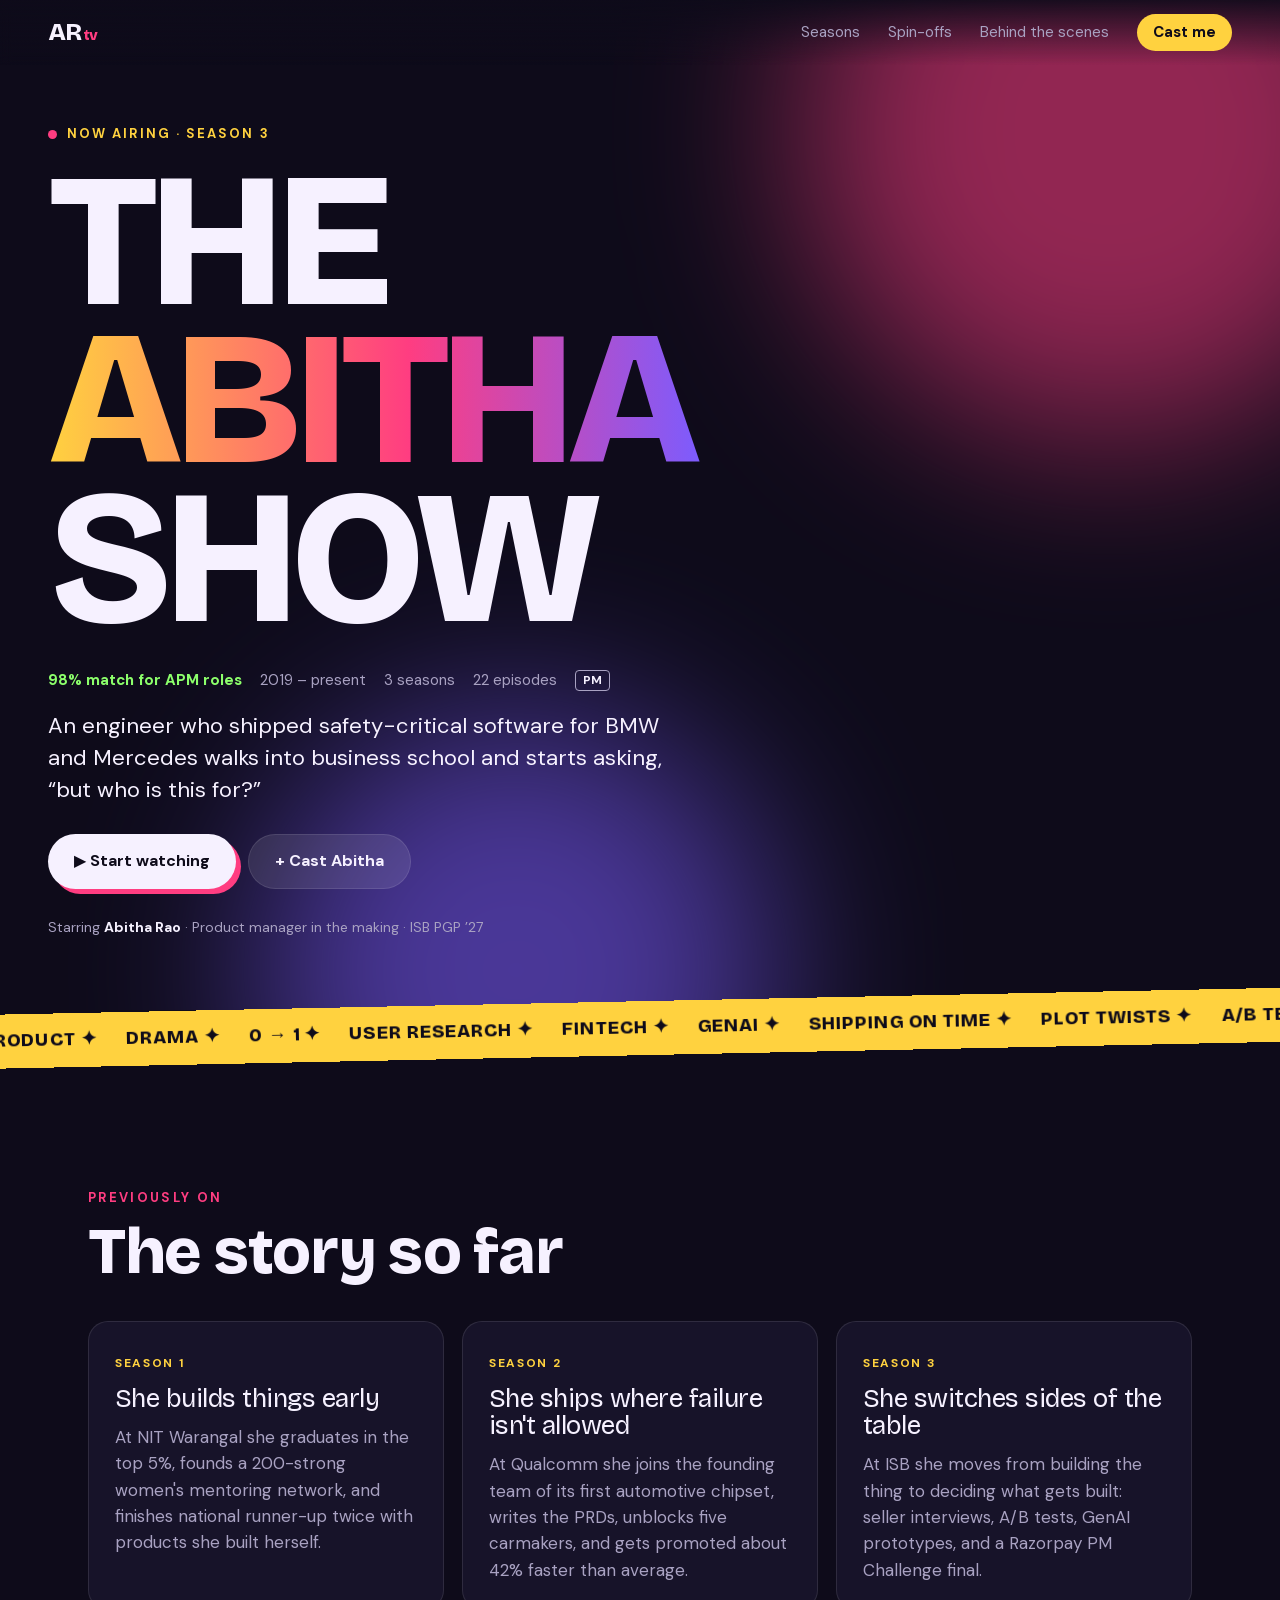
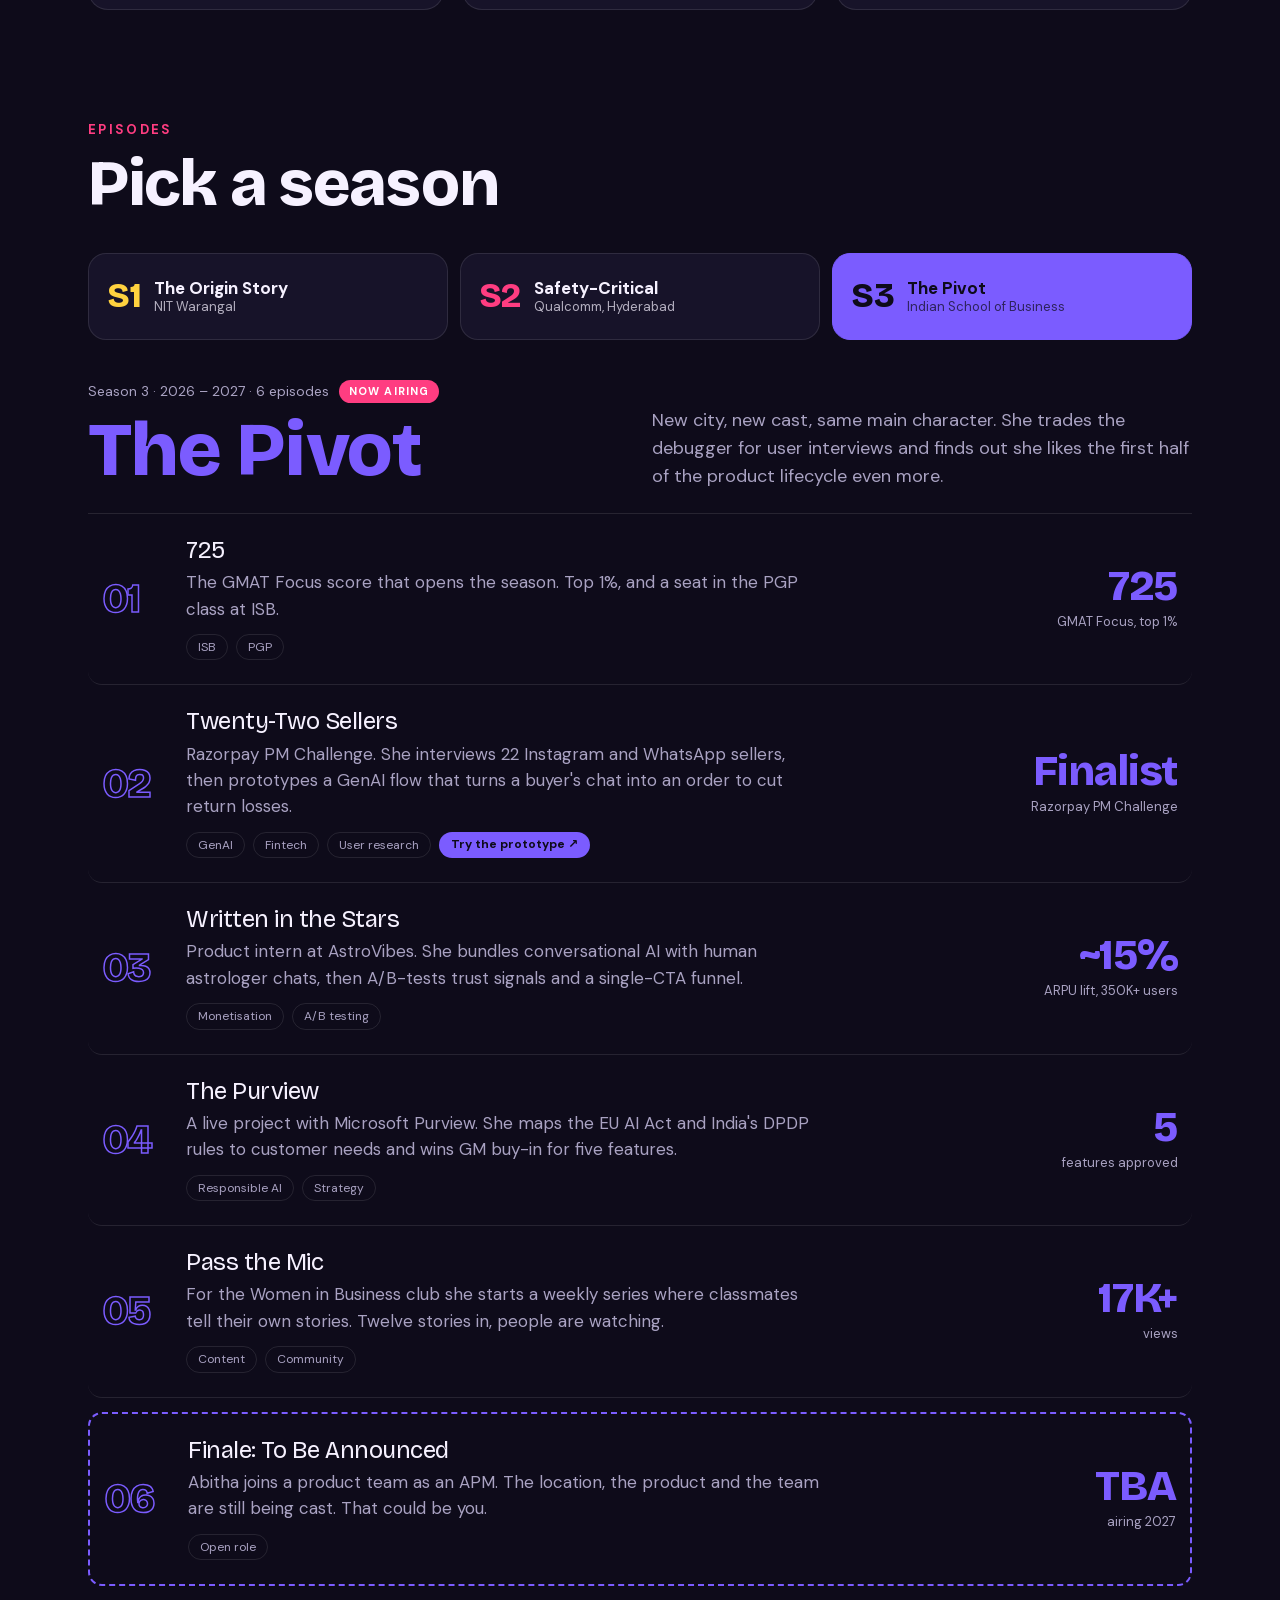
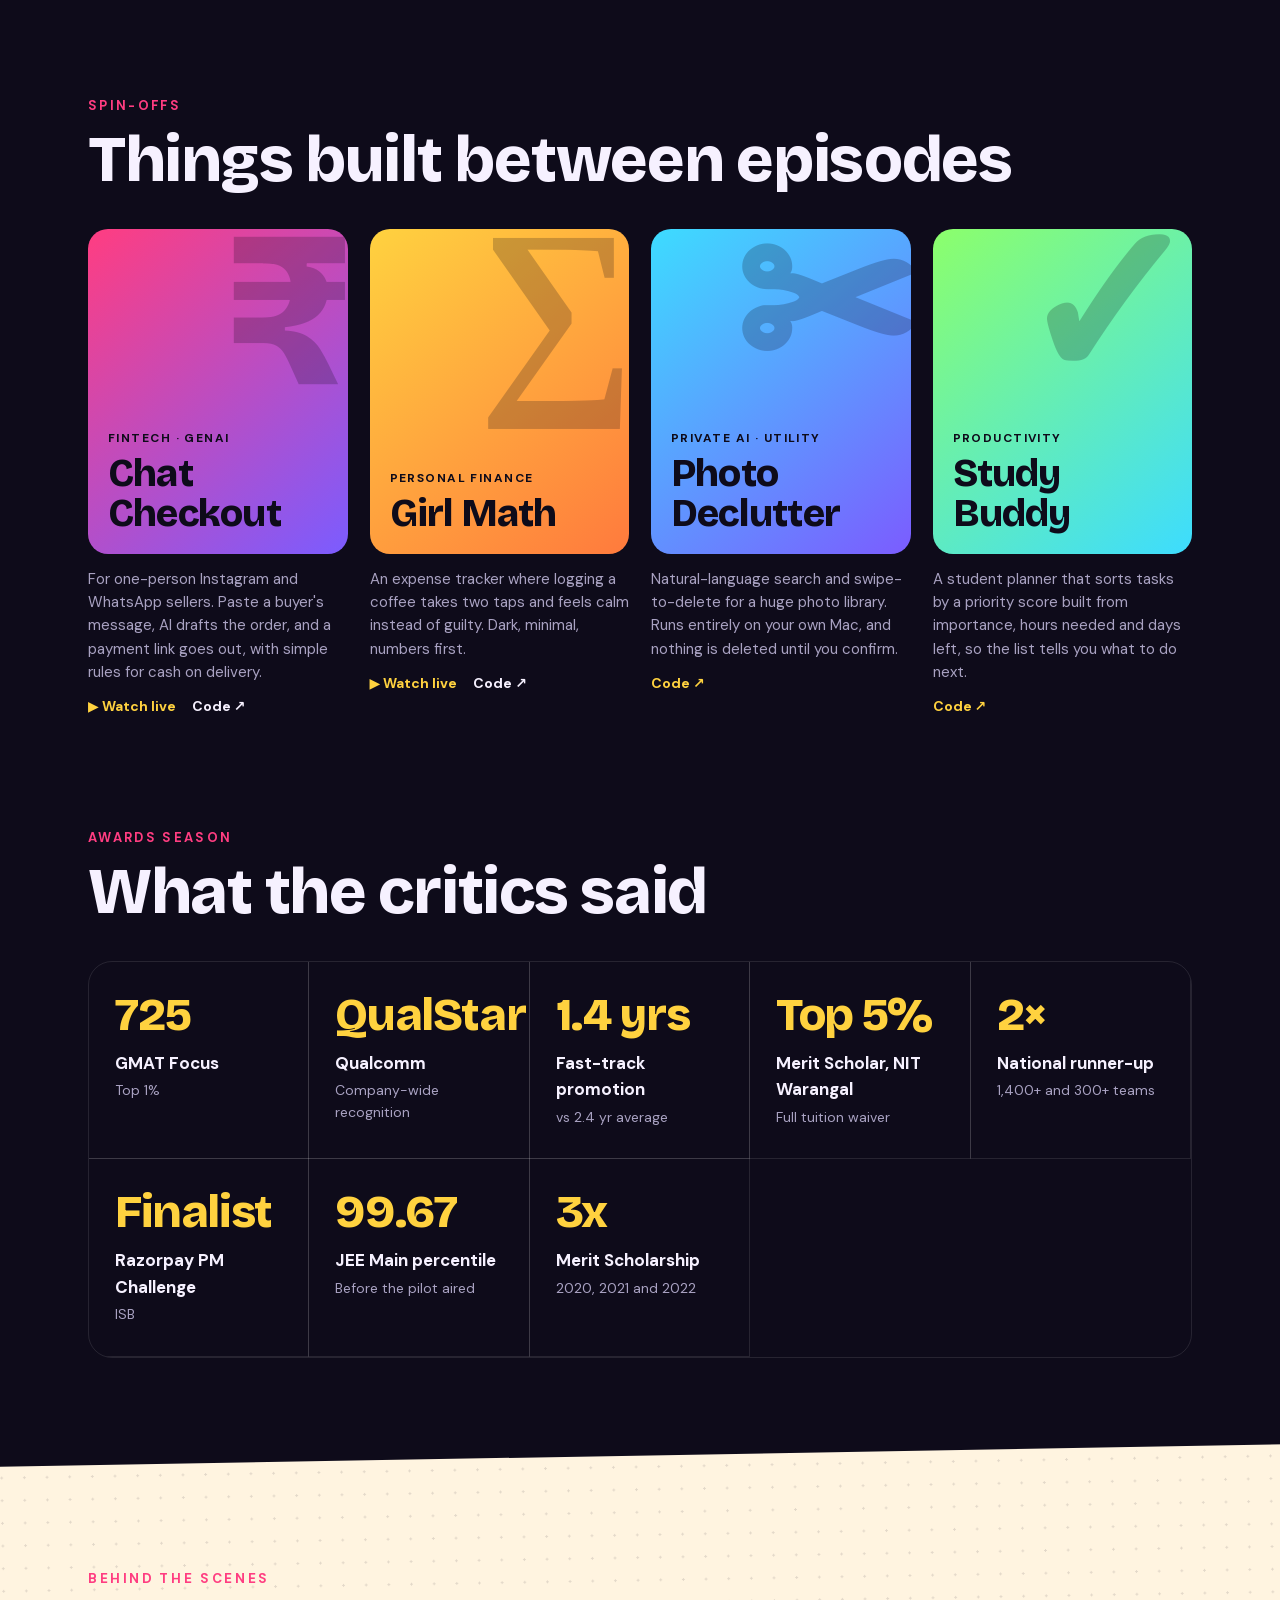
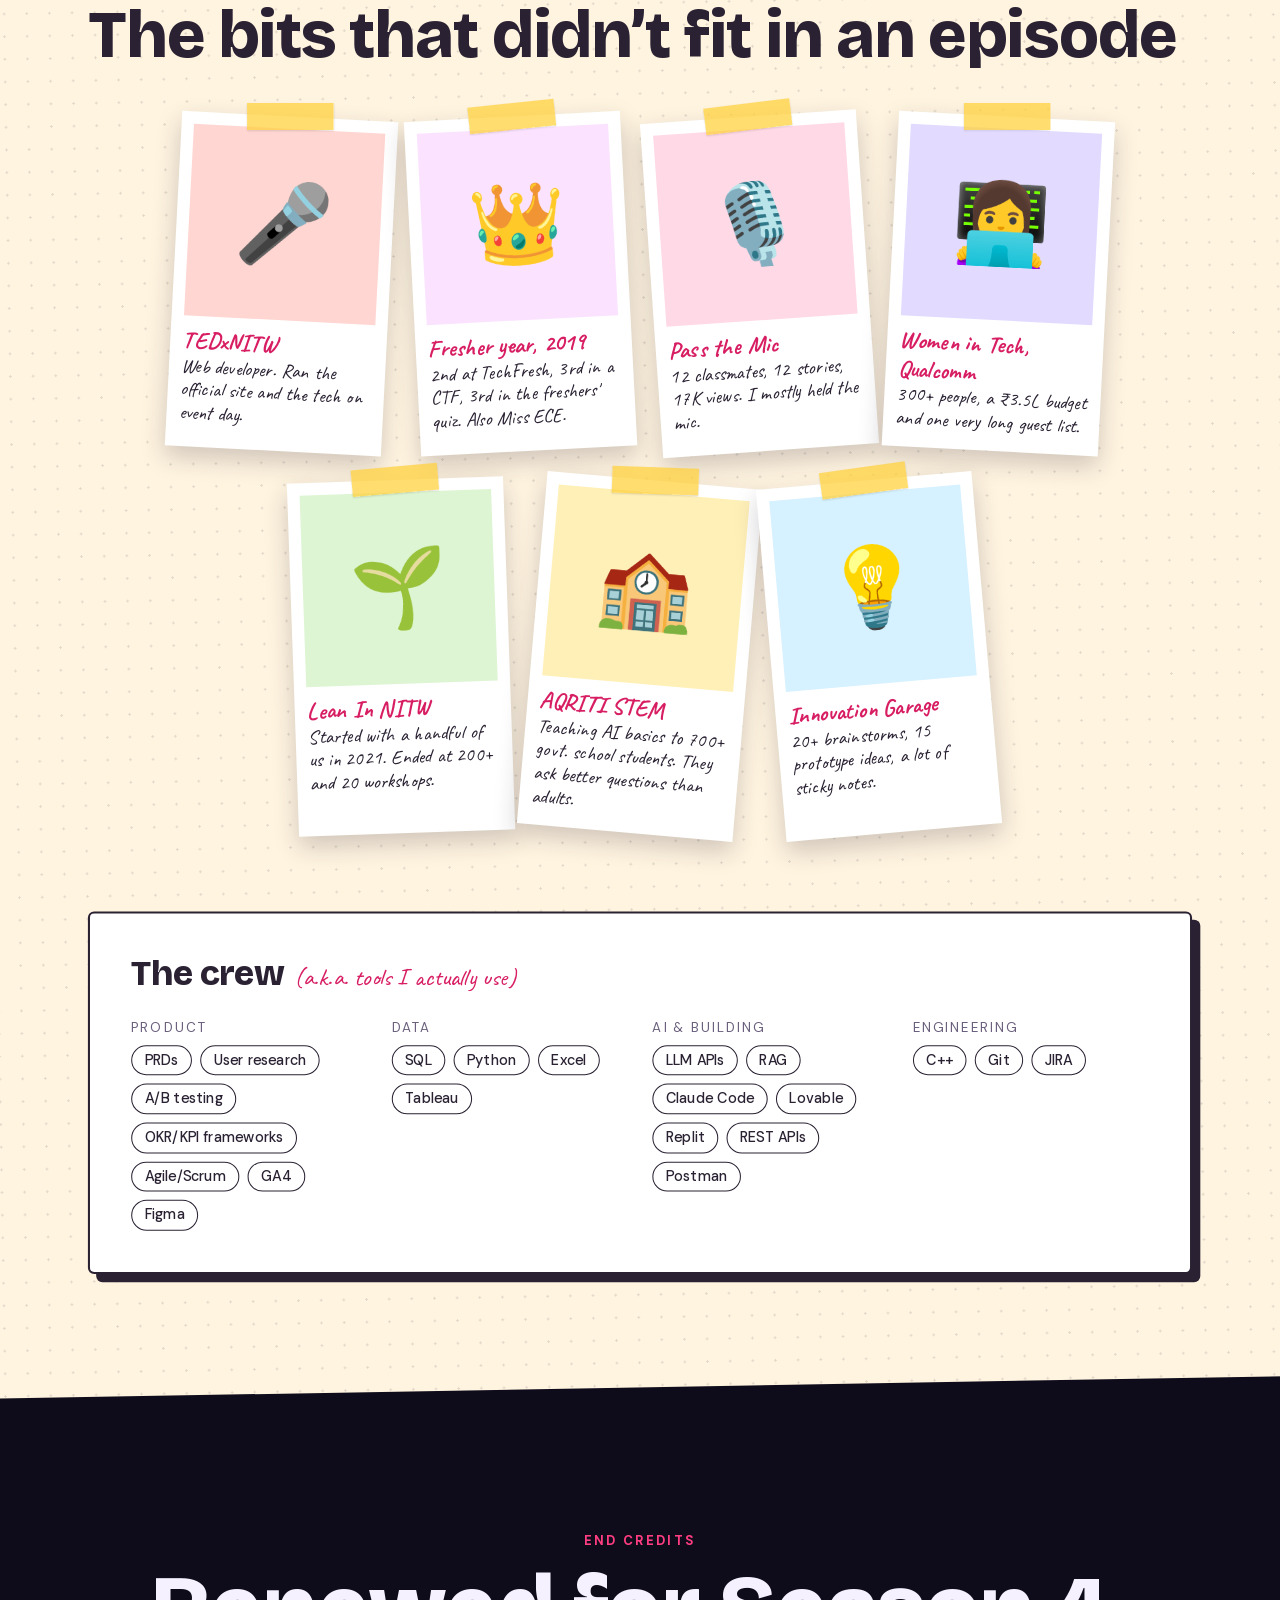
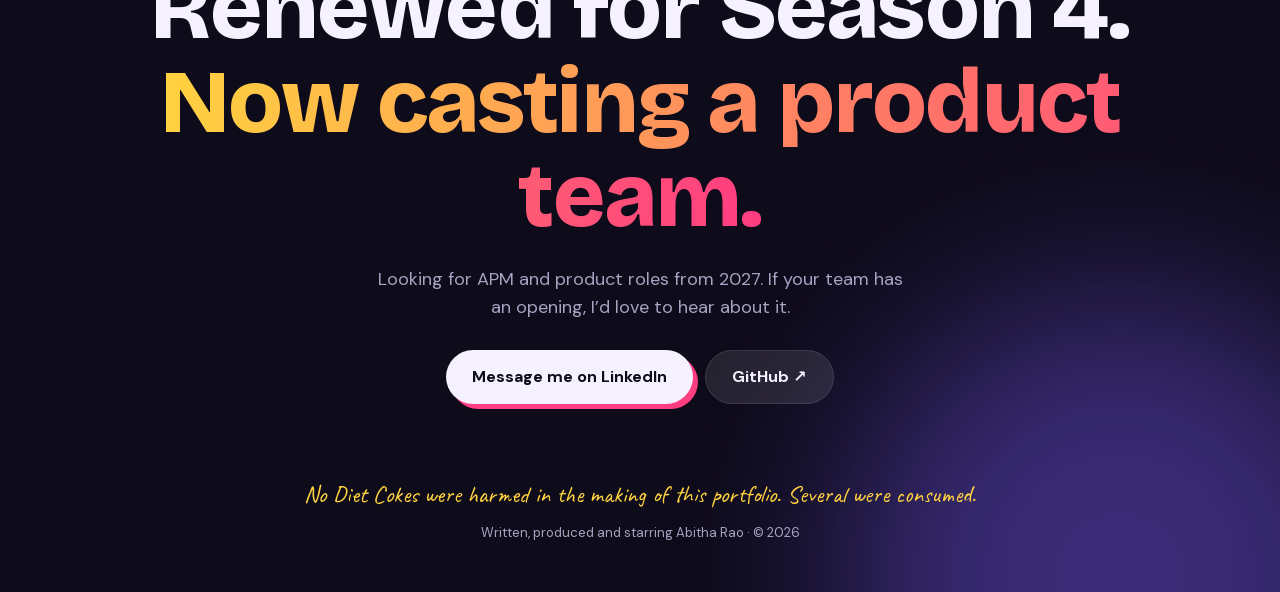
==== index.html @ ab135b36 "Deploy site Co-Authored-By: Claude Fable 5.2 <noreply@anthropic.com>" ====
<!DOCTYPE html><html lang="en" class="_0pVUyW_variable VEr6JG_variable qhs43G_variable"><head><meta charSet="utf-8"/><meta name="viewport" content="width=device-width, initial-scale=1"/><link rel="preload" href="/_next/static/media/3679aa72a9b9035f-s.p.0h6ig86gwutp4.woff2" as="font" crossorigin="" type="font/woff2"/><link rel="preload" href="/_next/static/media/660acf689794c992-s.p.2_mbdogr7ni8i.woff2" as="font" crossorigin="" type="font/woff2"/><link rel="preload" href="/_next/static/media/8056169c9d560660-s.p.41rroleoq1br7.woff2" as="font" crossorigin="" type="font/woff2"/><link rel="stylesheet" href="/_next/static/chunks/0e1y-djmautcs.css" data-precedence="next"/><link rel="preload" as="script" fetchPriority="low" href="/_next/static/chunks/0j1we3cwg31qe.js"/><script src="/_next/static/chunks/1cuyxw6v18rxx.js" async=""></script><script src="/_next/static/chunks/39_j1bdzreq0m.js" async=""></script><script src="/_next/static/chunks/turbopack-2u1d16houkiyo.js" async=""></script><script src="/_next/static/chunks/3qfy96eoyh-ek.js" async=""></script><script src="/_next/static/chunks/35r_bditzy97j.js" async=""></script><meta name="next-size-adjust" content=""/><title>The Abitha Show</title><meta name="description" content="Abitha Rao&#x27;s product management portfolio, told as three seasons: NIT Warangal, Qualcomm and ISB."/><link rel="icon" href="/favicon.ico?favicon.117ezoe8m31dk.ico" sizes="48x48" type="image/x-icon"/><script src="/_next/static/chunks/0cz1d0mv5g_q7.js" noModule=""></script></head><body><div hidden=""><!--$--><!--/$--></div><main><header class="nav"><a href="#top" class="nav-logo">AR<span>tv</span></a><nav><a href="#seasons">Seasons</a><a href="#spinoffs">Spin-offs</a><a href="#bts">Behind the scenes</a><a href="#credits" class="nav-cta">Cast me</a></nav></header><section class="hero" id="top"><div class="blob blob-a"></div><div class="blob blob-b"></div><div class="hero-inner"><p class="eyebrow"><span class="dot"></span> Now airing · Season 3</p><h1 class="title"><span>The</span><span class="title-name">Abitha</span><span>Show</span></h1><p class="hero-meta"><b>98% match for APM roles</b><span>2019 – present</span><span>3<!-- --> seasons</span><span>22<!-- --> episodes</span><span class="rating">PM</span></p><p class="hero-tagline">An engineer who shipped safety-critical software for BMW and Mercedes walks into business school and starts asking, “but who is this for?”</p><div class="hero-actions"><a href="#seasons" class="btn btn-primary">▶ Start watching</a><a href="#credits" class="btn btn-ghost">+ Cast Abitha</a></div><p class="starring">Starring <strong>Abitha Rao</strong> · Product manager in the making · ISB PGP ’27</p></div></section><div class="ticker" aria-hidden="true"><div class="ticker-track"><span>Product<!-- --> ✦</span><span>Drama<!-- --> ✦</span><span>0 → 1<!-- --> ✦</span><span>User research<!-- --> ✦</span><span>Fintech<!-- --> ✦</span><span>GenAI<!-- --> ✦</span><span>Shipping on time<!-- --> ✦</span><span>Plot twists<!-- --> ✦</span><span>A/B tests<!-- --> ✦</span><span>Diet Coke<!-- --> ✦</span><span>Product<!-- --> ✦</span><span>Drama<!-- --> ✦</span><span>0 → 1<!-- --> ✦</span><span>User research<!-- --> ✦</span><span>Fintech<!-- --> ✦</span><span>GenAI<!-- --> ✦</span><span>Shipping on time<!-- --> ✦</span><span>Plot twists<!-- --> ✦</span><span>A/B tests<!-- --> ✦</span><span>Diet Coke<!-- --> ✦</span><span>Product<!-- --> ✦</span><span>Drama<!-- --> ✦</span><span>0 → 1<!-- --> ✦</span><span>User research<!-- --> ✦</span><span>Fintech<!-- --> ✦</span><span>GenAI<!-- --> ✦</span><span>Shipping on time<!-- --> ✦</span><span>Plot twists<!-- --> ✦</span><span>A/B tests<!-- --> ✦</span><span>Diet Coke<!-- --> ✦</span></div></div><section class="section" id="recap"><p class="section-kicker">Previously on</p><h2 class="section-title">The story so far</h2><div class="recap-grid"><article class="recap-card"><span>Season 1</span><h3>She builds things early</h3><p>At NIT Warangal she graduates in the top 5%, founds a 200-strong women&#x27;s mentoring network, and finishes national runner-up twice with products she built herself.</p></article><article class="recap-card"><span>Season 2</span><h3>She ships where failure isn&#x27;t allowed</h3><p>At Qualcomm she joins the founding team of its first automotive chipset, writes the PRDs, unblocks five carmakers, and gets promoted about 42% faster than average.</p></article><article class="recap-card"><span>Season 3</span><h3>She switches sides of the table</h3><p>At ISB she moves from building the thing to deciding what gets built: seller interviews, A/B tests, GenAI prototypes, and a Razorpay PM Challenge final.</p></article></div></section><section class="section" id="seasons"><p class="section-kicker">Episodes</p><h2 class="section-title">Pick a season</h2><div style="--season:#7B5CFF"><div class="season-tabs" role="tablist" aria-label="Seasons"><button role="tab" aria-selected="false" class="season-tab " style="--season:#FFD23F"><span class="season-tab-num">S<!-- -->1</span><span class="season-tab-text"><strong>The Origin Story</strong><small>NIT Warangal</small></span></button><button role="tab" aria-selected="false" class="season-tab " style="--season:#FF3D81"><span class="season-tab-num">S<!-- -->2</span><span class="season-tab-text"><strong>Safety-Critical</strong><small>Qualcomm, Hyderabad</small></span></button><button role="tab" aria-selected="true" class="season-tab is-active" style="--season:#7B5CFF"><span class="season-tab-num">S<!-- -->3</span><span class="season-tab-text"><strong>The Pivot</strong><small>Indian School of Business</small></span></button></div><div class="season-head"><div><p class="season-meta">Season <!-- -->3<!-- --> · <!-- -->2026 – 2027<!-- --> · <!-- -->6<!-- --> episodes<span class="live-pill">Now airing</span></p><h3 class="season-title">The Pivot</h3></div><p class="season-synopsis">New city, new cast, same main character. She trades the debugger for user interviews and finds out she likes the first half of the product lifecycle even more.</p></div><ol class="episodes"><li class="episode " style="animation-delay:0ms"><span class="ep-num">01</span><div class="ep-body"><h4>725</h4><p>The GMAT Focus score that opens the season. Top 1%, and a seat in the PGP class at ISB.</p><div class="ep-tags"><span>ISB</span><span>PGP</span></div></div><div class="ep-stat"><strong>725</strong><small>GMAT Focus, top 1%</small></div></li><li class="episode " style="animation-delay:50ms"><span class="ep-num">02</span><div class="ep-body"><h4>Twenty-Two Sellers</h4><p>Razorpay PM Challenge. She interviews 22 Instagram and WhatsApp sellers, then prototypes a GenAI flow that turns a buyer&#x27;s chat into an order to cut return losses.</p><div class="ep-tags"><span>GenAI</span><span>Fintech</span><span>User research</span><a href="https://razorpay-order-link.lovable.app" target="_blank" rel="noreferrer">Try the prototype<!-- --> ↗</a></div></div><div class="ep-stat"><strong>Finalist</strong><small>Razorpay PM Challenge</small></div></li><li class="episode " style="animation-delay:100ms"><span class="ep-num">03</span><div class="ep-body"><h4>Written in the Stars</h4><p>Product intern at AstroVibes. She bundles conversational AI with human astrologer chats, then A/B-tests trust signals and a single-CTA funnel.</p><div class="ep-tags"><span>Monetisation</span><span>A/B testing</span></div></div><div class="ep-stat"><strong>~15%</strong><small>ARPU lift, 350K+ users</small></div></li><li class="episode " style="animation-delay:150ms"><span class="ep-num">04</span><div class="ep-body"><h4>The Purview</h4><p>A live project with Microsoft Purview. She maps the EU AI Act and India&#x27;s DPDP rules to customer needs and wins GM buy-in for five features.</p><div class="ep-tags"><span>Responsible AI</span><span>Strategy</span></div></div><div class="ep-stat"><strong>5</strong><small>features approved</small></div></li><li class="episode " style="animation-delay:200ms"><span class="ep-num">05</span><div class="ep-body"><h4>Pass the Mic</h4><p>For the Women in Business club she starts a weekly series where classmates tell their own stories. Twelve stories in, people are watching.</p><div class="ep-tags"><span>Content</span><span>Community</span></div></div><div class="ep-stat"><strong>17K+</strong><small>views</small></div></li><li class="episode is-upcoming" style="animation-delay:250ms"><span class="ep-num">06</span><div class="ep-body"><h4>Finale: To Be Announced</h4><p>Abitha joins a product team as an APM. The location, the product and the team are still being cast. That could be you.</p><div class="ep-tags"><span>Open role</span></div></div><div class="ep-stat"><strong>TBA</strong><small>airing 2027</small></div></li></ol></div></section><section class="section" id="spinoffs"><p class="section-kicker">Spin-offs</p><h2 class="section-title">Things built between episodes</h2><div class="poster-grid"><article class="poster"><div class="poster-art" style="background:linear-gradient(140deg, #FF3D81, #7B5CFF)"><span class="poster-mark">₹</span><span class="poster-genre">Fintech · GenAI</span><h3>Chat Checkout</h3></div><p>For one-person Instagram and WhatsApp sellers. Paste a buyer&#x27;s message, AI drafts the order, and a payment link goes out, with simple rules for cash on delivery.</p><div class="poster-links"><a href="https://razorpay-order-link.lovable.app" target="_blank" rel="noreferrer">▶ Watch live</a><a href="https://github.com/Abitha-Rao/Razorpay-SMB" target="_blank" rel="noreferrer">Code ↗</a></div></article><article class="poster"><div class="poster-art" style="background:linear-gradient(140deg, #FFD23F, #FF7A3D)"><span class="poster-mark">∑</span><span class="poster-genre">Personal finance</span><h3>Girl Math</h3></div><p>An expense tracker where logging a coffee takes two taps and feels calm instead of guilty. Dark, minimal, numbers first.</p><div class="poster-links"><a href="https://luxe-cents.lovable.app" target="_blank" rel="noreferrer">▶ Watch live</a><a href="https://github.com/Abitha-Rao/GirlMath" target="_blank" rel="noreferrer">Code ↗</a></div></article><article class="poster"><div class="poster-art" style="background:linear-gradient(140deg, #3DDCFF, #7B5CFF)"><span class="poster-mark">✂</span><span class="poster-genre">Private AI · Utility</span><h3>Photo Declutter</h3></div><p>Natural-language search and swipe-to-delete for a huge photo library. Runs entirely on your own Mac, and nothing is deleted until you confirm.</p><div class="poster-links"><a href="https://github.com/Abitha-Rao/gallery-declutter" target="_blank" rel="noreferrer">Code ↗</a></div></article><article class="poster"><div class="poster-art" style="background:linear-gradient(140deg, #8CFF6B, #3DDCFF)"><span class="poster-mark">✓</span><span class="poster-genre">Productivity</span><h3>Study Buddy</h3></div><p>A student planner that sorts tasks by a priority score built from importance, hours needed and days left, so the list tells you what to do next.</p><div class="poster-links"><a href="https://github.com/Abitha-Rao/Satchel-StudyPlanner" target="_blank" rel="noreferrer">Code ↗</a></div></article></div></section><section class="section" id="awards"><p class="section-kicker">Awards season</p><h2 class="section-title">What the critics said</h2><div class="awards-grid"><div class="award"><strong>725</strong><span>GMAT Focus</span><small>Top 1%</small></div><div class="award"><strong>QualStar</strong><span>Qualcomm</span><small>Company-wide recognition</small></div><div class="award"><strong>1.4 yrs</strong><span>Fast-track promotion</span><small>vs 2.4 yr average</small></div><div class="award"><strong>Top 5%</strong><span>Merit Scholar, NIT Warangal</span><small>Full tuition waiver</small></div><div class="award"><strong>2×</strong><span>National runner-up</span><small>1,400+ and 300+ teams</small></div><div class="award"><strong>Finalist</strong><span>Razorpay PM Challenge</span><small>ISB</small></div><div class="award"><strong>99.67</strong><span>JEE Main percentile</span><small>Before the pilot aired</small></div><div class="award"><strong>3x</strong><span>Merit Scholarship</span><small>2020, 2021 and 2022</small></div></div></section><section class="bts" id="bts"><div class="bts-inner"><p class="section-kicker">Behind the scenes</p><h2 class="section-title">The bits that didn’t fit in an episode</h2><div class="polaroids"><figure class="polaroid" style="--tilt:3deg"><span class="tape"></span><div class="polaroid-photo" style="background:#FFD6D1">🎤</div><figcaption><strong>TEDxNITW</strong>Web developer. Ran the official site and the tech on event day.</figcaption></figure><figure class="polaroid" style="--tilt:-3deg"><span class="tape"></span><div class="polaroid-photo" style="background:#FBE3FF">👑</div><figcaption><strong>Fresher year, 2019</strong>2nd at TechFresh, 3rd in a CTF, 3rd in the freshers&#x27; quiz. Also Miss ECE.</figcaption></figure><figure class="polaroid" style="--tilt:-4deg"><span class="tape"></span><div class="polaroid-photo" style="background:#FFD9E6">🎙️</div><figcaption><strong>Pass the Mic</strong>12 classmates, 12 stories, 17K views. I mostly held the mic.</figcaption></figure><figure class="polaroid" style="--tilt:3deg"><span class="tape"></span><div class="polaroid-photo" style="background:#E2DBFF">👩‍💻</div><figcaption><strong>Women in Tech, Qualcomm</strong>300+ people, a ₹3.5L budget and one very long guest list.</figcaption></figure><figure class="polaroid" style="--tilt:-2deg"><span class="tape"></span><div class="polaroid-photo" style="background:#DDF5D3">🌱</div><figcaption><strong>Lean In NITW</strong>Started with a handful of us in 2021. Ended at 200+ and 20 workshops.</figcaption></figure><figure class="polaroid" style="--tilt:5deg"><span class="tape"></span><div class="polaroid-photo" style="background:#FFF0B8">🏫</div><figcaption><strong>AQRITI STEM</strong>Teaching AI basics to 700+ govt. school students. They ask better questions than adults.</figcaption></figure><figure class="polaroid" style="--tilt:-5deg"><span class="tape"></span><div class="polaroid-photo" style="background:#D6F1FF">💡</div><figcaption><strong>Innovation Garage</strong>20+ brainstorms, 15 prototype ideas, a lot of sticky notes.</figcaption></figure></div><div class="crew"><h3>The crew</h3><p class="crew-note">(a.k.a. tools I actually use)</p><div class="crew-grid"><div><h4>Product</h4><ul><li>PRDs</li><li>User research</li><li>A/B testing</li><li>OKR/KPI frameworks</li><li>Agile/Scrum</li><li>GA4</li><li>Figma</li></ul></div><div><h4>Data</h4><ul><li>SQL</li><li>Python</li><li>Excel</li><li>Tableau</li></ul></div><div><h4>AI &amp; building</h4><ul><li>LLM APIs</li><li>RAG</li><li>Claude Code</li><li>Lovable</li><li>Replit</li><li>REST APIs</li><li>Postman</li></ul></div><div><h4>Engineering</h4><ul><li>C++</li><li>Git</li><li>JIRA</li></ul></div></div></div></div></section><footer class="credits" id="credits"><div class="blob blob-c"></div><p class="section-kicker">End credits</p><h2>Renewed for Season 4.<br/><em>Now casting a product team.</em></h2><p class="credits-sub">Looking for APM and product roles from 2027. If your team has an opening, I’d love to hear about it.</p><div class="hero-actions"><a href="https://www.linkedin.com/in/abitha-rao-5293401a7/" target="_blank" rel="noreferrer" class="btn btn-primary">Message me on LinkedIn</a><a href="https://github.com/Abitha-Rao" target="_blank" rel="noreferrer" class="btn btn-ghost">GitHub ↗</a></div><p class="disclaimer">No Diet Cokes were harmed in the making of this portfolio. Several were consumed.</p><p class="copyright">Written, produced and starring <!-- -->Abitha Rao<!-- --> · © 2026</p></footer></main><!--$--><!--/$--><script id="_R_">(globalThis["TURBOPACK"] || (globalThis["TURBOPACK"] = [])).push({"otherChunks":["static/chunks/0j1we3cwg31qe.js","static/chunks/1cuyxw6v18rxx.js","static/chunks/39_j1bdzreq0m.js"],"runtimeModuleIds":[94553]});</script><script src="/_next/static/chunks/0j1we3cwg31qe.js" async=""></script><script>(self.__next_f=self.__next_f||[]).push([0])</script><script>self.__next_f.push([1,"1:\"$Sreact.fragment\"\n2:\"/_next/static/chunks/3qfy96eoyh-ek.js\"\n3:I[39756,[\"$2\"],\"default\"]\n4:I[37457,[\"$2\"],\"default\"]\n18:\"ViewportBoundary\"\n19:I[97367,[\"$2\"],\"$18\"]\n1b:\"MetadataBoundary\"\n1c:I[97367,[\"$2\"],\"$1b\"]\n1d:\"$Sreact.suspense\"\n1f:I[68027,[\"$2\"],\"default\",1]\n:HL[\"/_next/static/chunks/0e1y-djmautcs.css\",\"style\"]\n:HL[\"/_next/static/media/3679aa72a9b9035f-s.p.0h6ig86gwutp4.woff2\",\"font\",{\"crossOrigin\":\"\",\"type\":\"font/woff2\"}]\n:HL[\"/_next/static/media/660acf689794c992-s.p.2_mbdogr7ni8i.woff2\",\"font\",{\"crossOrigin\":\"\",\"type\":\"font/woff2\"}]\n:HL[\"/_next/static/media/8056169c9d560660-s.p.41rroleoq1br7.woff2\",\"font\",{\"crossOrigin\":\"\",\"type\":\"font/woff2\"}]\n"])</script><script>self.__next_f.push([1,"5:[[\"children\",{\"s\":\"__PAGE__\",\"h\":512,\"d\":{\"r\":[\"$\",\"$1\",\"c\",{\"children\":[[\"$\",\"main\",null,{\"children\":[[\"$\",\"header\",null,{\"className\":\"nav\",\"children\":[[\"$\",\"a\",null,{\"href\":\"#top\",\"className\":\"nav-logo\",\"children\":[\"AR\",[\"$\",\"span\",null,{\"children\":\"tv\"}]]}],[\"$\",\"nav\",null,{\"children\":[[\"$\",\"a\",null,{\"href\":\"#seasons\",\"children\":\"Seasons\"}],[\"$\",\"a\",null,{\"href\":\"#spinoffs\",\"children\":\"Spin-offs\"}],[\"$\",\"a\",null,{\"href\":\"#bts\",\"children\":\"Behind the scenes\"}],[\"$\",\"a\",null,{\"href\":\"#credits\",\"className\":\"nav-cta\",\"children\":\"Cast me\"}]]}]]}],[\"$\",\"section\",null,{\"className\":\"hero\",\"id\":\"top\",\"children\":[[\"$\",\"div\",null,{\"className\":\"blob blob-a\"}],[\"$\",\"div\",null,{\"className\":\"blob blob-b\"}],[\"$\",\"div\",null,{\"className\":\"hero-inner\",\"children\":[[\"$\",\"p\",null,{\"className\":\"eyebrow\",\"children\":[[\"$\",\"span\",null,{\"className\":\"dot\"}],\" Now airing · Season 3\"]}],[\"$\",\"h1\",null,{\"className\":\"title\",\"children\":[[\"$\",\"span\",null,{\"children\":\"The\"}],[\"$\",\"span\",null,{\"className\":\"title-name\",\"children\":\"Abitha\"}],[\"$\",\"span\",null,{\"children\":\"Show\"}]]}],[\"$\",\"p\",null,{\"className\":\"hero-meta\",\"children\":[[\"$\",\"b\",null,{\"children\":\"98% match for APM roles\"}],[\"$\",\"span\",null,{\"children\":\"2019 – present\"}],[\"$\",\"span\",null,{\"children\":[3,\" seasons\"]}],[\"$\",\"span\",null,{\"children\":[22,\" episodes\"]}],[\"$\",\"span\",null,{\"className\":\"rating\",\"children\":\"PM\"}]]}],[\"$\",\"p\",null,{\"className\":\"hero-tagline\",\"children\":\"An engineer who shipped safety-critical software for BMW and Mercedes walks into business school and starts asking, “but who is this for?”\"}],[\"$\",\"div\",null,{\"className\":\"hero-actions\",\"children\":[[\"$\",\"a\",null,{\"href\":\"#seasons\",\"className\":\"btn btn-primary\",\"children\":\"▶ Start watching\"}],[\"$\",\"a\",null,{\"href\":\"#credits\",\"className\":\"btn btn-ghost\",\"children\":\"+ Cast Abitha\"}]]}],[\"$\",\"p\",null,{\"className\":\"starring\",\"children\":[\"Starring \",[\"$\",\"strong\",null,{\"children\":\"Abitha Rao\"}],\" · Product manager in the making · ISB PGP ’27\"]}]]}]]}],[\"$\",\"div\",null,{\"className\":\"ticker\",\"aria-hidden\":\"true\",\"children\":[\"$\",\"div\",null,{\"className\":\"ticker-track\",\"children\":[[\"$\",\"span\",\"0\",{\"children\":[\"Product\",\" ✦\"]}],[\"$\",\"span\",\"1\",{\"children\":[\"Drama\",\" ✦\"]}],[\"$\",\"span\",\"2\",{\"children\":[\"0 → 1\",\" ✦\"]}],[\"$\",\"span\",\"3\",{\"children\":[\"User research\",\" ✦\"]}],[\"$\",\"span\",\"4\",{\"children\":[\"Fintech\",\" ✦\"]}],[\"$\",\"span\",\"5\",{\"children\":[\"GenAI\",\" ✦\"]}],[\"$\",\"span\",\"6\",{\"children\":[\"Shipping on time\",\" ✦\"]}],[\"$\",\"span\",\"7\",{\"children\":[\"Plot twists\",\" ✦\"]}],[\"$\",\"span\",\"8\",{\"children\":[\"A/B tests\",\" ✦\"]}],[\"$\",\"span\",\"9\",{\"children\":[\"Diet Coke\",\" ✦\"]}],[\"$\",\"span\",\"10\",{\"children\":[\"Product\",\" ✦\"]}],[\"$\",\"span\",\"11\",{\"children\":[\"Drama\",\" ✦\"]}],[\"$\",\"span\",\"12\",{\"children\":[\"0 → 1\",\" ✦\"]}],[\"$\",\"span\",\"13\",{\"children\":[\"User research\",\" ✦\"]}],[\"$\",\"span\",\"14\",{\"children\":[\"Fintech\",\" ✦\"]}],[\"$\",\"span\",\"15\",{\"children\":[\"GenAI\",\" ✦\"]}],[\"$\",\"span\",\"16\",{\"children\":[\"Shipping on time\",\" ✦\"]}],[\"$\",\"span\",\"17\",{\"children\":[\"Plot twists\",\" ✦\"]}],[\"$\",\"span\",\"18\",{\"children\":[\"A/B tests\",\" ✦\"]}],[\"$\",\"span\",\"19\",{\"children\":[\"Diet Coke\",\" ✦\"]}],\"$L6\",\"$L7\",\"$L8\",\"$L9\",\"$La\",\"$Lb\",\"$Lc\",\"$Ld\",\"$Le\",\"$Lf\"]}]}],\"$L10\",\"$L11\",\"$L12\",\"$L13\",\"$L14\",\"$L15\"]}],[\"$L16\"],\"$L17\"]}],\"p\":false,\"v\":null}}]]\n"])</script><script>self.__next_f.push([1,"0:{\"P\":null,\"c\":[\"\",\"\"],\"q\":\"\",\"i\":false,\"t\":{\"t\":{\"s\":\"\",\"h\":528,\"d\":{\"r\":[\"$\",\"$1\",\"c\",{\"children\":[[[\"$\",\"link\",\"0\",{\"rel\":\"stylesheet\",\"href\":\"/_next/static/chunks/0e1y-djmautcs.css\",\"precedence\":\"next\",\"crossOrigin\":\"$undefined\",\"nonce\":\"$undefined\"}],[\"$\",\"script\",\"script-0\",{\"src\":\"/_next/static/chunks/3qfy96eoyh-ek.js\",\"async\":true,\"nonce\":\"$undefined\"}]],[\"$\",\"html\",null,{\"lang\":\"en\",\"className\":\"_0pVUyW_variable VEr6JG_variable qhs43G_variable\",\"children\":[\"$\",\"body\",null,{\"children\":[\"$\",\"$L3\",null,{\"parallelRouterKey\":\"children\",\"error\":\"$undefined\",\"errorStyles\":\"$undefined\",\"errorScripts\":\"$undefined\",\"template\":[\"$\",\"$L4\",null,{}],\"templateStyles\":\"$undefined\",\"templateScripts\":\"$undefined\",\"notFound\":[[[\"$\",\"title\",null,{\"children\":\"404: This page could not be found.\"}],[\"$\",\"div\",null,{\"style\":{\"fontFamily\":\"system-ui,\\\"Segoe UI\\\",Roboto,Helvetica,Arial,sans-serif,\\\"Apple Color Emoji\\\",\\\"Segoe UI Emoji\\\"\",\"height\":\"100vh\",\"textAlign\":\"center\",\"display\":\"flex\",\"flexDirection\":\"column\",\"alignItems\":\"center\",\"justifyContent\":\"center\"},\"children\":[\"$\",\"div\",null,{\"children\":[[\"$\",\"style\",null,{\"dangerouslySetInnerHTML\":{\"__html\":\"body{color:#000;background:#fff;margin:0}.next-error-h1{border-right:1px solid rgba(0,0,0,.3)}@media (prefers-color-scheme:dark){body{color:#fff;background:#000}.next-error-h1{border-right:1px solid rgba(255,255,255,.3)}}\"}}],[\"$\",\"h1\",null,{\"className\":\"next-error-h1\",\"style\":{\"display\":\"inline-block\",\"margin\":\"0 20px 0 0\",\"padding\":\"0 23px 0 0\",\"fontSize\":24,\"fontWeight\":500,\"verticalAlign\":\"top\",\"lineHeight\":\"49px\"},\"children\":404}],[\"$\",\"div\",null,{\"style\":{\"display\":\"inline-block\"},\"children\":[\"$\",\"h2\",null,{\"style\":{\"fontSize\":14,\"fontWeight\":400,\"lineHeight\":\"49px\",\"margin\":0},\"children\":\"This page could not be found.\"}]}]]}]}]],[]],\"forbidden\":\"$undefined\",\"unauthorized\":\"$undefined\"}]}]}]]}],\"p\":false,\"v\":null},\"c\":\"$Q5\"},\"h\":{\"r\":[\"$\",\"$1\",\"h\",{\"children\":[null,[\"$\",\"$L19\",null,{\"children\":\"$L1a\"}],[\"$\",\"$L1c\",null,{\"children\":[[\"$\",\"div\",null,{\"hidden\":true,\"children\":[\"$\",\"$1d\",null,{\"name\":\"Next.Metadata\",\"children\":\"$L1e\"}]}],null]}],[\"$\",\"meta\",null,{\"name\":\"next-size-adjust\",\"content\":\"\"}]]}],\"p\":false,\"v\":null}},\"m\":\"$undefined\",\"G\":[\"$1f\",[[\"$\",\"link\",\"0\",{\"rel\":\"stylesheet\",\"href\":\"/_next/static/chunks/0e1y-djmautcs.css\",\"precedence\":\"next\",\"crossOrigin\":\"$undefined\",\"nonce\":\"$undefined\"}]]],\"S\":true,\"r\":\"$undefined\",\"s\":\"$undefined\",\"a\":\"$undefined\",\"l\":\"$undefined\",\"p\":\"$undefined\",\"d\":\"$undefined\",\"b\":\"Obi-sKb4u_O5PSCfLt6Vs\"}\n"])</script><script>self.__next_f.push([1,"20:\"/_next/static/chunks/35r_bditzy97j.js\"\n21:I[65065,[\"$2\",\"$20\"],\"default\"]\n22:I[97367,[\"$2\"],\"OutletBoundary\"]\n6:[\"$\",\"span\",\"20\",{\"children\":[\"Product\",\" ✦\"]}]\n7:[\"$\",\"span\",\"21\",{\"children\":[\"Drama\",\" ✦\"]}]\n8:[\"$\",\"span\",\"22\",{\"children\":[\"0 → 1\",\" ✦\"]}]\n9:[\"$\",\"span\",\"23\",{\"children\":[\"User research\",\" ✦\"]}]\na:[\"$\",\"span\",\"24\",{\"children\":[\"Fintech\",\" ✦\"]}]\nb:[\"$\",\"span\",\"25\",{\"children\":[\"GenAI\",\" ✦\"]}]\nc:[\"$\",\"span\",\"26\",{\"children\":[\"Shipping on time\",\" ✦\"]}]\nd:[\"$\",\"span\",\"27\",{\"children\":[\"Plot twists\",\" ✦\"]}]\ne:[\"$\",\"span\",\"28\",{\"children\":[\"A/B tests\",\" ✦\"]}]\nf:[\"$\",\"span\",\"29\",{\"children\":[\"Diet Coke\",\" ✦\"]}]\n10:[\"$\",\"section\",null,{\"className\":\"section\",\"id\":\"recap\",\"children\":[[\"$\",\"p\",null,{\"className\":\"section-kicker\",\"children\":\"Previously on\"}],[\"$\",\"h2\",null,{\"className\":\"section-title\",\"children\":\"The story so far\"}],[\"$\",\"div\",null,{\"className\":\"recap-grid\",\"children\":[[\"$\",\"article\",\"Season 1\",{\"className\":\"recap-card\",\"children\":[[\"$\",\"span\",null,{\"children\":\"Season 1\"}],[\"$\",\"h3\",null,{\"children\":\"She builds things early\"}],[\"$\",\"p\",null,{\"children\":\"At NIT Warangal she graduates in the top 5%, founds a 200-strong women's mentoring network, and finishes national runner-up twice with products she built herself.\"}]]}],[\"$\",\"article\",\"Season 2\",{\"className\":\"recap-card\",\"children\":[[\"$\",\"span\",null,{\"children\":\"Season 2\"}],[\"$\",\"h3\",null,{\"children\":\"She ships where failure isn't allowed\"}],[\"$\",\"p\",null,{\"children\":\"At Qualcomm she joins the founding team of its first automotive chipset, writes the PRDs, unblocks five carmakers, and gets promoted about 42% faster than average.\"}]]}],[\"$\",\"article\",\"Season 3\",{\"className\":\"recap-card\",\"children\":[[\"$\",\"span\",null,{\"children\":\"Season 3\"}],[\"$\",\"h3\",null,{\"children\":\"She switches sides of the table\"}],[\"$\",\"p\",null,{\"children\":\"At ISB she moves from building the thing to deciding what gets built: seller interviews, A/B tests, GenAI prototypes, and a Razorpay PM Challenge final.\"}]]}]]}]]}]\n"])</script><script>self.__next_f.push([1,"11:[\"$\",\"section\",null,{\"className\":\"section\",\"id\":\"seasons\",\"children\":[[\"$\",\"p\",null,{\"className\":\"section-kicker\",\"children\":\"Episodes\"}],[\"$\",\"h2\",null,{\"className\":\"section-title\",\"children\":\"Pick a season\"}],[\"$\",\"$L21\",null,{\"seasons\":[{\"id\":\"s1\",\"number\":1,\"title\":\"The Origin Story\",\"setting\":\"NIT Warangal\",\"years\":\"2019 – 2023\",\"synopsis\":\"An electronics undergrad keeps getting distracted by a better question than “how does it work?”, namely “who needs it?”\",\"color\":\"#FFD23F\",\"episodes\":[{\"title\":\"Pilot: Go Corona Go\",\"logline\":\"Lockdown, 2020. She builds an interactive game that teaches hand hygiene to primary school kids. First product, first users.\",\"stat\":\"300+\",\"statLabel\":\"students played\",\"tags\":[\"Python\",\"Social impact\"],\"link\":{\"label\":\"See the code\",\"href\":\"https://github.com/Abitha-Rao/GoCoronaGo\"}},{\"title\":\"Lean In\",\"logline\":\"She founds the Lean In chapter on campus, builds a mentor-mentee network, and runs career workshops and financial literacy sessions for young girls.\",\"stat\":\"200+\",\"statLabel\":\"women in the network\",\"tags\":[\"Founder\",\"Community\"]},{\"title\":\"Five Thousand Students\",\"logline\":\"As UI/UX designer on the App Team she wireframes and user-tests the campus app so finding an event stops being a treasure hunt.\",\"stat\":\"5K+\",\"statLabel\":\"students served\",\"tags\":[\"UX\",\"User testing\"]},{\"title\":\"The Heist\",\"logline\":\"Case-O-Heist, BIT Sindri. Her team pitches an ML model that scores credit risk for peer-to-peer lending and walks out with the prize money.\",\"stat\":\"Top 2\",\"statLabel\":\"of 300+ teams\",\"tags\":[\"Fintech\",\"ML\",\"Case comp\"]},{\"title\":\"Ikshana\",\"logline\":\"A gamified app that helps visually impaired children aged 3 to 10 build listening and memory skills, shaped by conversations with their parents. It places second at the All-India Open Innovation Challenge and is offered funding and incubation.\",\"stat\":\"Top 2\",\"statLabel\":\"of 1,400+ teams\",\"tags\":[\"0→1\",\"User interviews\",\"Incubated\"]},{\"title\":\"1.3 Seconds\",\"logline\":\"Summer internship at Qualcomm. A lag that makes XR users queasy drops from 1.3s to 0.8s, ships to 10+ flagship chipsets, and earns her a full-time offer.\",\"stat\":\"38%\",\"statLabel\":\"less latency\",\"tags\":[\"Qualcomm\",\"Internship\"]},{\"title\":\"The Calculator\",\"logline\":\"Second internship. She builds a compute-performance calculator that twelve engineers adopt, because nobody enjoys measuring by hand.\",\"stat\":\"96%\",\"statLabel\":\"less measuring time\",\"tags\":[\"Tooling\",\"Adoption\"]},{\"title\":\"Finale: The General Secretary\",\"logline\":\"Executive in first year, Joint Secretary in third, then elected General Secretary of the ECE Association, the bridge between faculty and 700+ students. She graduates a Merit Scholar with a full tuition waiver.\",\"stat\":\"80+\",\"statLabel\":\"events executed\",\"tags\":[\"Leadership\",\"Top 5%\"]}]},{\"id\":\"s2\",\"number\":2,\"title\":\"Safety-Critical\",\"setting\":\"Qualcomm, Hyderabad\",\"years\":\"2023 – 2026\",\"synopsis\":\"A founding-team engineer on Qualcomm's first automotive chipset learns that the hard part is rarely the code. It's five carmakers, three teams and one deadline.\",\"color\":\"#FF3D81\",\"episodes\":[{\"title\":\"Zero to One\",\"logline\":\"She builds a core subsystem from scratch. The architecture is adopted across the first three flagship product lines.\",\"stat\":\"0→1\",\"statLabel\":\"across 3 product lines\",\"tags\":[\"Platform\",\"Ownership\"]},{\"title\":\"ASIL-D\",\"logline\":\"Shipping under ISO 26262 ASIL-D, the strictest safety standard in the industry. “It mostly works” is not a release criterion.\",\"stat\":\"99%\",\"statLabel\":\"code coverage\",\"tags\":[\"Compliance\",\"Quality\"]},{\"title\":\"The Hotfix\",\"logline\":\"A multi-million-dollar milestone is about to slip. She lines up critical hotfixes across teams and the date holds.\",\"stat\":\"2 wks\",\"statLabel\":\"of delay averted\",\"tags\":[\"Risk\",\"Cross-team\"]},{\"title\":\"The PRDs\",\"logline\":\"Five customer-requested features, each with a PRD and acceptance criteria she wrote, delivered across three teams. Two releases land ahead of plan.\",\"stat\":\"25%\",\"statLabel\":\"faster releases\",\"tags\":[\"Product\",\"Delivery\"]},{\"title\":\"41 to 78\",\"logline\":\"Release quality is stuck at 41%. Two months and twenty failing checks later, the compliance issues are gone.\",\"stat\":\"41→78%\",\"statLabel\":\"release quality\",\"tags\":[\"Metrics\",\"Data\"]},{\"title\":\"Twenty-Four Hours\",\"logline\":\"A P0 blocker turns up during Volkswagen's pre-launch validation. She solves it on her own before the next day ends.\",\"stat\":\"24 hrs\",\"statLabel\":\"to clear a P0\",\"tags\":[\"Customer\",\"Crisis\"]},{\"title\":\"700 Milliseconds\",\"logline\":\"A latency spike is holding up Li Auto's timeline. She finds the root cause and wins QualStar, Qualcomm's company-wide recognition.\",\"stat\":\"QualStar\",\"statLabel\":\"company-wide award\",\"tags\":[\"Debugging\",\"Award\"]},{\"title\":\"Finale: Fast Track\",\"logline\":\"Validating 15+ modules ahead of each release cuts client escalations by 80%. The promotion arrives in 1.4 years against the usual 2.4.\",\"stat\":\"42%\",\"statLabel\":\"faster promotion\",\"tags\":[\"Stakeholders\",\"Promotion\"]}]},{\"id\":\"s3\",\"number\":3,\"title\":\"The Pivot\",\"setting\":\"Indian School of Business\",\"years\":\"2026 – 2027\",\"status\":\"Now airing\",\"synopsis\":\"New city, new cast, same main character. She trades the debugger for user interviews and finds out she likes the first half of the product lifecycle even more.\",\"color\":\"#7B5CFF\",\"episodes\":[{\"title\":\"725\",\"logline\":\"The GMAT Focus score that opens the season. Top 1%, and a seat in the PGP class at ISB.\",\"stat\":\"725\",\"statLabel\":\"GMAT Focus, top 1%\",\"tags\":[\"ISB\",\"PGP\"]},{\"title\":\"Twenty-Two Sellers\",\"logline\":\"Razorpay PM Challenge. She interviews 22 Instagram and WhatsApp sellers, then prototypes a GenAI flow that turns a buyer's chat into an order to cut return losses.\",\"stat\":\"Finalist\",\"statLabel\":\"Razorpay PM Challenge\",\"tags\":[\"GenAI\",\"Fintech\",\"User research\"],\"link\":{\"label\":\"Try the prototype\",\"href\":\"https://razorpay-order-link.lovable.app\"}},{\"title\":\"Written in the Stars\",\"logline\":\"Product intern at AstroVibes. She bundles conversational AI with human astrologer chats, then A/B-tests trust signals and a single-CTA funnel.\",\"stat\":\"~15%\",\"statLabel\":\"ARPU lift, 350K+ users\",\"tags\":[\"Monetisation\",\"A/B testing\"]},{\"title\":\"The Purview\",\"logline\":\"A live project with Microsoft Purview. She maps the EU AI Act and India's DPDP rules to customer needs and wins GM buy-in for five features.\",\"stat\":\"5\",\"statLabel\":\"features approved\",\"tags\":[\"Responsible AI\",\"Strategy\"]},{\"title\":\"Pass the Mic\",\"logline\":\"For the Women in Business club she starts a weekly series where classmates tell their own stories. Twelve stories in, people are watching.\",\"stat\":\"17K+\",\"statLabel\":\"views\",\"tags\":[\"Content\",\"Community\"]},{\"title\":\"Finale: To Be Announced\",\"logline\":\"Abitha joins a product team as an APM. The location, the product and the team are still being cast. That could be you.\",\"stat\":\"TBA\",\"statLabel\":\"airing 2027\",\"tags\":[\"Open role\"],\"upcoming\":true}]}]}]]}]\n"])</script><script>self.__next_f.push([1,"12:[\"$\",\"section\",null,{\"className\":\"section\",\"id\":\"spinoffs\",\"children\":[[\"$\",\"p\",null,{\"className\":\"section-kicker\",\"children\":\"Spin-offs\"}],[\"$\",\"h2\",null,{\"className\":\"section-title\",\"children\":\"Things built between episodes\"}],[\"$\",\"div\",null,{\"className\":\"poster-grid\",\"children\":[[\"$\",\"article\",\"Chat Checkout\",{\"className\":\"poster\",\"children\":[[\"$\",\"div\",null,{\"className\":\"poster-art\",\"style\":{\"background\":\"linear-gradient(140deg, #FF3D81, #7B5CFF)\"},\"children\":[[\"$\",\"span\",null,{\"className\":\"poster-mark\",\"children\":\"₹\"}],[\"$\",\"span\",null,{\"className\":\"poster-genre\",\"children\":\"Fintech · GenAI\"}],[\"$\",\"h3\",null,{\"children\":\"Chat Checkout\"}]]}],[\"$\",\"p\",null,{\"children\":\"For one-person Instagram and WhatsApp sellers. Paste a buyer's message, AI drafts the order, and a payment link goes out, with simple rules for cash on delivery.\"}],[\"$\",\"div\",null,{\"className\":\"poster-links\",\"children\":[[\"$\",\"a\",null,{\"href\":\"https://razorpay-order-link.lovable.app\",\"target\":\"_blank\",\"rel\":\"noreferrer\",\"children\":\"▶ Watch live\"}],[\"$\",\"a\",null,{\"href\":\"https://github.com/Abitha-Rao/Razorpay-SMB\",\"target\":\"_blank\",\"rel\":\"noreferrer\",\"children\":\"Code ↗\"}]]}]]}],[\"$\",\"article\",\"Girl Math\",{\"className\":\"poster\",\"children\":[[\"$\",\"div\",null,{\"className\":\"poster-art\",\"style\":{\"background\":\"linear-gradient(140deg, #FFD23F, #FF7A3D)\"},\"children\":[[\"$\",\"span\",null,{\"className\":\"poster-mark\",\"children\":\"∑\"}],[\"$\",\"span\",null,{\"className\":\"poster-genre\",\"children\":\"Personal finance\"}],[\"$\",\"h3\",null,{\"children\":\"Girl Math\"}]]}],[\"$\",\"p\",null,{\"children\":\"An expense tracker where logging a coffee takes two taps and feels calm instead of guilty. Dark, minimal, numbers first.\"}],[\"$\",\"div\",null,{\"className\":\"poster-links\",\"children\":[[\"$\",\"a\",null,{\"href\":\"https://luxe-cents.lovable.app\",\"target\":\"_blank\",\"rel\":\"noreferrer\",\"children\":\"▶ Watch live\"}],[\"$\",\"a\",null,{\"href\":\"https://github.com/Abitha-Rao/GirlMath\",\"target\":\"_blank\",\"rel\":\"noreferrer\",\"children\":\"Code ↗\"}]]}]]}],[\"$\",\"article\",\"Photo Declutter\",{\"className\":\"poster\",\"children\":[[\"$\",\"div\",null,{\"className\":\"poster-art\",\"style\":{\"background\":\"linear-gradient(140deg, #3DDCFF, #7B5CFF)\"},\"children\":[[\"$\",\"span\",null,{\"className\":\"poster-mark\",\"children\":\"✂\"}],[\"$\",\"span\",null,{\"className\":\"poster-genre\",\"children\":\"Private AI · Utility\"}],[\"$\",\"h3\",null,{\"children\":\"Photo Declutter\"}]]}],[\"$\",\"p\",null,{\"children\":\"Natural-language search and swipe-to-delete for a huge photo library. Runs entirely on your own Mac, and nothing is deleted until you confirm.\"}],[\"$\",\"div\",null,{\"className\":\"poster-links\",\"children\":[\"$undefined\",[\"$\",\"a\",null,{\"href\":\"https://github.com/Abitha-Rao/gallery-declutter\",\"target\":\"_blank\",\"rel\":\"noreferrer\",\"children\":\"Code ↗\"}]]}]]}],[\"$\",\"article\",\"Study Buddy\",{\"className\":\"poster\",\"children\":[[\"$\",\"div\",null,{\"className\":\"poster-art\",\"style\":{\"background\":\"linear-gradient(140deg, #8CFF6B, #3DDCFF)\"},\"children\":[[\"$\",\"span\",null,{\"className\":\"poster-mark\",\"children\":\"✓\"}],[\"$\",\"span\",null,{\"className\":\"poster-genre\",\"children\":\"Productivity\"}],[\"$\",\"h3\",null,{\"children\":\"Study Buddy\"}]]}],[\"$\",\"p\",null,{\"children\":\"A student planner that sorts tasks by a priority score built from importance, hours needed and days left, so the list tells you what to do next.\"}],[\"$\",\"div\",null,{\"className\":\"poster-links\",\"children\":[\"$undefined\",[\"$\",\"a\",null,{\"href\":\"https://github.com/Abitha-Rao/Satchel-StudyPlanner\",\"target\":\"_blank\",\"rel\":\"noreferrer\",\"children\":\"Code ↗\"}]]}]]}]]}]]}]\n"])</script><script>self.__next_f.push([1,"13:[\"$\",\"section\",null,{\"className\":\"section\",\"id\":\"awards\",\"children\":[[\"$\",\"p\",null,{\"className\":\"section-kicker\",\"children\":\"Awards season\"}],[\"$\",\"h2\",null,{\"className\":\"section-title\",\"children\":\"What the critics said\"}],[\"$\",\"div\",null,{\"className\":\"awards-grid\",\"children\":[[\"$\",\"div\",\"GMAT Focus\",{\"className\":\"award\",\"children\":[[\"$\",\"strong\",null,{\"children\":\"725\"}],[\"$\",\"span\",null,{\"children\":\"GMAT Focus\"}],[\"$\",\"small\",null,{\"children\":\"Top 1%\"}]]}],[\"$\",\"div\",\"Qualcomm\",{\"className\":\"award\",\"children\":[[\"$\",\"strong\",null,{\"children\":\"QualStar\"}],[\"$\",\"span\",null,{\"children\":\"Qualcomm\"}],[\"$\",\"small\",null,{\"children\":\"Company-wide recognition\"}]]}],[\"$\",\"div\",\"Fast-track promotion\",{\"className\":\"award\",\"children\":[[\"$\",\"strong\",null,{\"children\":\"1.4 yrs\"}],[\"$\",\"span\",null,{\"children\":\"Fast-track promotion\"}],[\"$\",\"small\",null,{\"children\":\"vs 2.4 yr average\"}]]}],[\"$\",\"div\",\"Merit Scholar, NIT Warangal\",{\"className\":\"award\",\"children\":[[\"$\",\"strong\",null,{\"children\":\"Top 5%\"}],[\"$\",\"span\",null,{\"children\":\"Merit Scholar, NIT Warangal\"}],[\"$\",\"small\",null,{\"children\":\"Full tuition waiver\"}]]}],[\"$\",\"div\",\"National runner-up\",{\"className\":\"award\",\"children\":[[\"$\",\"strong\",null,{\"children\":\"2×\"}],[\"$\",\"span\",null,{\"children\":\"National runner-up\"}],[\"$\",\"small\",null,{\"children\":\"1,400+ and 300+ teams\"}]]}],[\"$\",\"div\",\"Razorpay PM Challenge\",{\"className\":\"award\",\"children\":[[\"$\",\"strong\",null,{\"children\":\"Finalist\"}],[\"$\",\"span\",null,{\"children\":\"Razorpay PM Challenge\"}],[\"$\",\"small\",null,{\"children\":\"ISB\"}]]}],[\"$\",\"div\",\"JEE Main percentile\",{\"className\":\"award\",\"children\":[[\"$\",\"strong\",null,{\"children\":\"99.67\"}],[\"$\",\"span\",null,{\"children\":\"JEE Main percentile\"}],[\"$\",\"small\",null,{\"children\":\"Before the pilot aired\"}]]}],[\"$\",\"div\",\"Merit Scholarship\",{\"className\":\"award\",\"children\":[[\"$\",\"strong\",null,{\"children\":\"3x\"}],[\"$\",\"span\",null,{\"children\":\"Merit Scholarship\"}],[\"$\",\"small\",null,{\"children\":\"2020, 2021 and 2022\"}]]}]]}]]}]\n"])</script><script>self.__next_f.push([1,"14:[\"$\",\"section\",null,{\"className\":\"bts\",\"id\":\"bts\",\"children\":[\"$\",\"div\",null,{\"className\":\"bts-inner\",\"children\":[[\"$\",\"p\",null,{\"className\":\"section-kicker\",\"children\":\"Behind the scenes\"}],[\"$\",\"h2\",null,{\"className\":\"section-title\",\"children\":\"The bits that didn’t fit in an episode\"}],[\"$\",\"div\",null,{\"className\":\"polaroids\",\"children\":[[\"$\",\"figure\",\"TEDxNITW\",{\"className\":\"polaroid\",\"style\":{\"--tilt\":\"3deg\"},\"children\":[[\"$\",\"span\",null,{\"className\":\"tape\"}],[\"$\",\"div\",null,{\"className\":\"polaroid-photo\",\"style\":{\"background\":\"#FFD6D1\"},\"children\":\"🎤\"}],[\"$\",\"figcaption\",null,{\"children\":[[\"$\",\"strong\",null,{\"children\":\"TEDxNITW\"}],\"Web developer. Ran the official site and the tech on event day.\"]}]]}],[\"$\",\"figure\",\"Fresher year, 2019\",{\"className\":\"polaroid\",\"style\":{\"--tilt\":\"-3deg\"},\"children\":[[\"$\",\"span\",null,{\"className\":\"tape\"}],[\"$\",\"div\",null,{\"className\":\"polaroid-photo\",\"style\":{\"background\":\"#FBE3FF\"},\"children\":\"👑\"}],[\"$\",\"figcaption\",null,{\"children\":[[\"$\",\"strong\",null,{\"children\":\"Fresher year, 2019\"}],\"2nd at TechFresh, 3rd in a CTF, 3rd in the freshers' quiz. Also Miss ECE.\"]}]]}],[\"$\",\"figure\",\"Pass the Mic\",{\"className\":\"polaroid\",\"style\":{\"--tilt\":\"-4deg\"},\"children\":[[\"$\",\"span\",null,{\"className\":\"tape\"}],[\"$\",\"div\",null,{\"className\":\"polaroid-photo\",\"style\":{\"background\":\"#FFD9E6\"},\"children\":\"🎙️\"}],[\"$\",\"figcaption\",null,{\"children\":[[\"$\",\"strong\",null,{\"children\":\"Pass the Mic\"}],\"12 classmates, 12 stories, 17K views. I mostly held the mic.\"]}]]}],[\"$\",\"figure\",\"Women in Tech, Qualcomm\",{\"className\":\"polaroid\",\"style\":{\"--tilt\":\"3deg\"},\"children\":[[\"$\",\"span\",null,{\"className\":\"tape\"}],[\"$\",\"div\",null,{\"className\":\"polaroid-photo\",\"style\":{\"background\":\"#E2DBFF\"},\"children\":\"👩‍💻\"}],[\"$\",\"figcaption\",null,{\"children\":[[\"$\",\"strong\",null,{\"children\":\"Women in Tech, Qualcomm\"}],\"300+ people, a ₹3.5L budget and one very long guest list.\"]}]]}],[\"$\",\"figure\",\"Lean In NITW\",{\"className\":\"polaroid\",\"style\":{\"--tilt\":\"-2deg\"},\"children\":[[\"$\",\"span\",null,{\"className\":\"tape\"}],[\"$\",\"div\",null,{\"className\":\"polaroid-photo\",\"style\":{\"background\":\"#DDF5D3\"},\"children\":\"🌱\"}],[\"$\",\"figcaption\",null,{\"children\":[[\"$\",\"strong\",null,{\"children\":\"Lean In NITW\"}],\"Started with a handful of us in 2021. Ended at 200+ and 20 workshops.\"]}]]}],[\"$\",\"figure\",\"AQRITI STEM\",{\"className\":\"polaroid\",\"style\":{\"--tilt\":\"5deg\"},\"children\":[[\"$\",\"span\",null,{\"className\":\"tape\"}],[\"$\",\"div\",null,{\"className\":\"polaroid-photo\",\"style\":{\"background\":\"#FFF0B8\"},\"children\":\"🏫\"}],[\"$\",\"figcaption\",null,{\"children\":[[\"$\",\"strong\",null,{\"children\":\"AQRITI STEM\"}],\"Teaching AI basics to 700+ govt. school students. They ask better questions than adults.\"]}]]}],[\"$\",\"figure\",\"Innovation Garage\",{\"className\":\"polaroid\",\"style\":{\"--tilt\":\"-5deg\"},\"children\":[[\"$\",\"span\",null,{\"className\":\"tape\"}],[\"$\",\"div\",null,{\"className\":\"polaroid-photo\",\"style\":{\"background\":\"#D6F1FF\"},\"children\":\"💡\"}],[\"$\",\"figcaption\",null,{\"children\":[[\"$\",\"strong\",null,{\"children\":\"Innovation Garage\"}],\"20+ brainstorms, 15 prototype ideas, a lot of sticky notes.\"]}]]}]]}],[\"$\",\"div\",null,{\"className\":\"crew\",\"children\":[[\"$\",\"h3\",null,{\"children\":\"The crew\"}],[\"$\",\"p\",null,{\"className\":\"crew-note\",\"children\":\"(a.k.a. tools I actually use)\"}],[\"$\",\"div\",null,{\"className\":\"crew-grid\",\"children\":[[\"$\",\"div\",\"Product\",{\"children\":[[\"$\",\"h4\",null,{\"children\":\"Product\"}],[\"$\",\"ul\",null,{\"children\":[[\"$\",\"li\",\"PRDs\",{\"children\":\"PRDs\"}],[\"$\",\"li\",\"User research\",{\"children\":\"User research\"}],[\"$\",\"li\",\"A/B testing\",{\"children\":\"A/B testing\"}],[\"$\",\"li\",\"OKR/KPI frameworks\",{\"children\":\"OKR/KPI frameworks\"}],[\"$\",\"li\",\"Agile/Scrum\",{\"children\":\"Agile/Scrum\"}],[\"$\",\"li\",\"GA4\",{\"children\":\"GA4\"}],[\"$\",\"li\",\"Figma\",{\"children\":\"Figma\"}]]}]]}],[\"$\",\"div\",\"Data\",{\"children\":[[\"$\",\"h4\",null,{\"children\":\"Data\"}],[\"$\",\"ul\",null,{\"children\":[[\"$\",\"li\",\"SQL\",{\"children\":\"SQL\"}],[\"$\",\"li\",\"Python\",{\"children\":\"Python\"}],[\"$\",\"li\",\"Excel\",{\"children\":\"Excel\"}],[\"$\",\"li\",\"Tableau\",{\"children\":\"Tableau\"}]]}]]}],[\"$\",\"div\",\"AI \u0026 building\",{\"children\":[[\"$\",\"h4\",null,{\"children\":\"AI \u0026 building\"}],[\"$\",\"ul\",null,{\"children\":[[\"$\",\"li\",\"LLM APIs\",{\"children\":\"LLM APIs\"}],[\"$\",\"li\",\"RAG\",{\"children\":\"RAG\"}],[\"$\",\"li\",\"Claude Code\",{\"children\":\"Claude Code\"}],[\"$\",\"li\",\"Lovable\",{\"children\":\"Lovable\"}],[\"$\",\"li\",\"Replit\",{\"children\":\"Replit\"}],[\"$\",\"li\",\"REST APIs\",{\"children\":\"REST APIs\"}],[\"$\",\"li\",\"Postman\",{\"children\":\"Postman\"}]]}]]}],[\"$\",\"div\",\"Engineering\",{\"children\":[[\"$\",\"h4\",null,{\"children\":\"Engineering\"}],[\"$\",\"ul\",null,{\"children\":[[\"$\",\"li\",\"C++\",{\"children\":\"C++\"}],[\"$\",\"li\",\"Git\",{\"children\":\"Git\"}],[\"$\",\"li\",\"JIRA\",{\"children\":\"JIRA\"}]]}]]}]]}]]}]]}]}]\n"])</script><script>self.__next_f.push([1,"15:[\"$\",\"footer\",null,{\"className\":\"credits\",\"id\":\"credits\",\"children\":[[\"$\",\"div\",null,{\"className\":\"blob blob-c\"}],[\"$\",\"p\",null,{\"className\":\"section-kicker\",\"children\":\"End credits\"}],[\"$\",\"h2\",null,{\"children\":[\"Renewed for Season 4.\",[\"$\",\"br\",null,{}],[\"$\",\"em\",null,{\"children\":\"Now casting a product team.\"}]]}],[\"$\",\"p\",null,{\"className\":\"credits-sub\",\"children\":\"Looking for APM and product roles from 2027. If your team has an opening, I’d love to hear about it.\"}],[\"$\",\"div\",null,{\"className\":\"hero-actions\",\"children\":[[\"$\",\"a\",null,{\"href\":\"https://www.linkedin.com/in/abitha-rao-5293401a7/\",\"target\":\"_blank\",\"rel\":\"noreferrer\",\"className\":\"btn btn-primary\",\"children\":\"Message me on LinkedIn\"}],[\"$\",\"a\",null,{\"href\":\"https://github.com/Abitha-Rao\",\"target\":\"_blank\",\"rel\":\"noreferrer\",\"className\":\"btn btn-ghost\",\"children\":\"GitHub ↗\"}]]}],[\"$\",\"p\",null,{\"className\":\"disclaimer\",\"children\":\"No Diet Cokes were harmed in the making of this portfolio. Several were consumed.\"}],[\"$\",\"p\",null,{\"className\":\"copyright\",\"children\":[\"Written, produced and starring \",\"Abitha Rao\",\" · © 2026\"]}]]}]\n16:[\"$\",\"script\",\"script-0\",{\"src\":\"/_next/static/chunks/35r_bditzy97j.js\",\"async\":true,\"nonce\":\"$undefined\"}]\n17:[\"$\",\"$L22\",null,{\"children\":[\"$\",\"$1d\",null,{\"name\":\"Next.MetadataOutlet\",\"children\":\"$@23\"}]}]\n"])</script><script>self.__next_f.push([1,"1a:[[\"$\",\"meta\",\"0\",{\"charSet\":\"utf-8\"}],[\"$\",\"meta\",\"1\",{\"name\":\"viewport\",\"content\":\"width=device-width, initial-scale=1\"}]]\n"])</script><script>self.__next_f.push([1,"24:I[27201,[\"$2\"],\"IconMark\"]\n1e:[[\"$\",\"title\",\"0\",{\"children\":\"The Abitha Show\"}],[\"$\",\"meta\",\"1\",{\"name\":\"description\",\"content\":\"Abitha Rao's product management portfolio, told as three seasons: NIT Warangal, Qualcomm and ISB.\"}],[\"$\",\"link\",\"2\",{\"rel\":\"icon\",\"href\":\"/favicon.ico?favicon.117ezoe8m31dk.ico\",\"sizes\":\"48x48\",\"type\":\"image/x-icon\"}],[\"$\",\"$L24\",\"3\",{}]]\n23:null\n"])</script></body></html>
---- _next/static/chunks/0e1y-djmautcs.css ----
@font-face{font-family:Bricolage Grotesque;font-style:normal;font-weight:200 800;font-stretch:100%;font-display:swap;src:url(../media/f4b234103afdc32a-s.197tvtifbphtu.woff2)format("woff2");unicode-range:U+102-103,U+110-111,U+128-129,U+168-169,U+1A0-1A1,U+1AF-1B0,U+300-301,U+303-304,U+308-309,U+323,U+329,U+1EA0-1EF9,U+20AB}@font-face{font-family:Bricolage Grotesque;font-style:normal;font-weight:200 800;font-stretch:100%;font-display:swap;src:url(../media/0b60d5f95c5f3f76-s.2e115y8-hourl.woff2)format("woff2");unicode-range:U+100-2BA,U+2BD-2C5,U+2C7-2CC,U+2CE-2D7,U+2DD-2FF,U+304,U+308,U+329,U+1D00-1DBF,U+1E00-1E9F,U+1EF2-1EFF,U+2020,U+20A0-20AB,U+20AD-20C4,U+2113,U+2C60-2C7F,U+A720-A7FF}@font-face{font-family:Bricolage Grotesque;font-style:normal;font-weight:200 800;font-stretch:100%;font-display:swap;src:url(../media/8056169c9d560660-s.p.41rroleoq1br7.woff2)format("woff2");unicode-range:U+??,U+131,U+152-153,U+2BB-2BC,U+2C6,U+2DA,U+2DC,U+304,U+308,U+329,U+2000-206F,U+20AC,U+2122,U+2191,U+2193,U+2212,U+2215,U+FEFF,U+FFFD}@font-face{font-family:Bricolage Grotesque Fallback;src:local(Arial);ascent-override:88.21%;descent-override:25.61%;line-gap-override:0.0%;size-adjust:105.43%}._0pVUyW_className{font-family:Bricolage Grotesque,Bricolage Grotesque Fallback;font-style:normal}._0pVUyW_variable{--font-display:"Bricolage Grotesque", "Bricolage Grotesque Fallback"}
@font-face{font-family:DM Sans;font-style:normal;font-weight:100 1000;font-display:swap;src:url(../media/47faf0e9117ce2e3-s.3z_x6eowsw16y.woff2)format("woff2");unicode-range:U+100-2BA,U+2BD-2C5,U+2C7-2CC,U+2CE-2D7,U+2DD-2FF,U+304,U+308,U+329,U+1D00-1DBF,U+1E00-1E9F,U+1EF2-1EFF,U+2020,U+20A0-20AB,U+20AD-20C4,U+2113,U+2C60-2C7F,U+A720-A7FF}@font-face{font-family:DM Sans;font-style:normal;font-weight:100 1000;font-display:swap;src:url(../media/660acf689794c992-s.p.2_mbdogr7ni8i.woff2)format("woff2");unicode-range:U+??,U+131,U+152-153,U+2BB-2BC,U+2C6,U+2DA,U+2DC,U+304,U+308,U+329,U+2000-206F,U+20AC,U+2122,U+2191,U+2193,U+2212,U+2215,U+FEFF,U+FFFD}@font-face{font-family:DM Sans Fallback;src:local(Arial);ascent-override:94.9%;descent-override:29.66%;line-gap-override:0.0%;size-adjust:104.53%}.VEr6JG_className{font-family:DM Sans,DM Sans Fallback;font-style:normal}.VEr6JG_variable{--font-body:"DM Sans", "DM Sans Fallback"}
@font-face{font-family:Caveat;font-style:normal;font-weight:400 700;font-display:swap;src:url(../media/0bd866694792eeb1-s.2rv_b6cm3-gtx.woff2)format("woff2");unicode-range:U+460-52F,U+1C80-1C8A,U+20B4,U+2DE0-2DFF,U+A640-A69F,U+FE2E-FE2F}@font-face{font-family:Caveat;font-style:normal;font-weight:400 700;font-display:swap;src:url(../media/fdb22df95c69d750-s.43yn3v1dnm71_.woff2)format("woff2");unicode-range:U+301,U+400-45F,U+490-491,U+4B0-4B1,U+2116}@font-face{font-family:Caveat;font-style:normal;font-weight:400 700;font-display:swap;src:url(../media/22bc6ebae07d77f5-s.27riv1g955cgo.woff2)format("woff2");unicode-range:U+100-2BA,U+2BD-2C5,U+2C7-2CC,U+2CE-2D7,U+2DD-2FF,U+304,U+308,U+329,U+1D00-1DBF,U+1E00-1E9F,U+1EF2-1EFF,U+2020,U+20A0-20AB,U+20AD-20C4,U+2113,U+2C60-2C7F,U+A720-A7FF}@font-face{font-family:Caveat;font-style:normal;font-weight:400 700;font-display:swap;src:url(../media/3679aa72a9b9035f-s.p.0h6ig86gwutp4.woff2)format("woff2");unicode-range:U+??,U+131,U+152-153,U+2BB-2BC,U+2C6,U+2DA,U+2DC,U+304,U+308,U+329,U+2000-206F,U+20AC,U+2122,U+2191,U+2193,U+2212,U+2215,U+FEFF,U+FFFD}@font-face{font-family:Caveat Fallback;src:local(Arial);ascent-override:124.77%;descent-override:38.99%;line-gap-override:0.0%;size-adjust:76.94%}.qhs43G_className{font-family:Caveat,Caveat Fallback;font-style:normal}.qhs43G_variable{--font-hand:"Caveat", "Caveat Fallback"}
@layer theme{:root,:host{--font-sans:-apple-system, BlinkMacSystemFont, "Segoe UI", Roboto, "Helvetica Neue", "Noto Sans", Arial, sans-serif, "Apple Color Emoji", "Segoe UI Emoji", "Segoe UI Symbol", "Noto Color Emoji";--font-mono:ui-monospace, SFMono-Regular, Menlo, Monaco, Consolas, "Liberation Mono", "Courier New", monospace;--default-font-family:var(--font-sans);--default-mono-font-family:var(--font-mono)}}@layer base{*,:after,:before,::backdrop{box-sizing:border-box;border:0 solid;margin:0;padding:0}::file-selector-button{box-sizing:border-box;border:0 solid;margin:0;padding:0}html,:host{-webkit-text-size-adjust:100%;tab-size:4;line-height:1.5;font-family:var(--default-font-family,-apple-system, BlinkMacSystemFont, "Segoe UI", Roboto, "Helvetica Neue", "Noto Sans", Arial, sans-serif, "Apple Color Emoji", "Segoe UI Emoji", "Segoe UI Symbol", "Noto Color Emoji");font-feature-settings:var(--default-font-feature-settings,normal);font-variation-settings:var(--default-font-variation-settings,normal);-webkit-tap-highlight-color:transparent}hr{height:0;color:inherit;border-top-width:1px}abbr:where([title]){-webkit-text-decoration:underline dotted;text-decoration:underline dotted}h1,h2,h3,h4,h5,h6{font-size:inherit;font-weight:inherit}a{color:inherit;-webkit-text-decoration:inherit;-webkit-text-decoration:inherit;-webkit-text-decoration:inherit;-webkit-text-decoration:inherit;text-decoration:inherit}b,strong{font-weight:bolder}code,kbd,samp,pre{font-family:var(--default-mono-font-family,ui-monospace, SFMono-Regular, Menlo, Monaco, Consolas, "Liberation Mono", "Courier New", monospace);font-feature-settings:var(--default-mono-font-feature-settings,normal);font-variation-settings:var(--default-mono-font-variation-settings,normal);font-size:1em}small{font-size:80%}sub,sup{vertical-align:baseline;font-size:75%;line-height:0;position:relative}sub{bottom:-.25em}sup{top:-.5em}table{text-indent:0;border-color:inherit;border-collapse:collapse}:-moz-focusring:where(:not(iframe)){outline:auto}progress{vertical-align:baseline}summary{display:list-item}ol,ul,menu{list-style:none}img,svg,video,canvas,audio,iframe,embed,object{vertical-align:middle;display:block}img,video{max-width:100%;height:auto}button,input,select,optgroup,textarea{font:inherit;font-feature-settings:inherit;font-variation-settings:inherit;letter-spacing:inherit;color:inherit;opacity:1;background-color:#0000;border-radius:0}::file-selector-button{font:inherit;font-feature-settings:inherit;font-variation-settings:inherit;letter-spacing:inherit;color:inherit;opacity:1;background-color:#0000;border-radius:0}:where(select:is([multiple],[size])) optgroup{font-weight:bolder}:where(select:is([multiple],[size])) optgroup option{padding-inline-start:20px}::file-selector-button{margin-inline-end:4px}::placeholder{opacity:1}@supports (not ((-webkit-appearance:-apple-pay-button))) or (contain-intrinsic-size:1px){::placeholder{color:currentColor}@supports (color:color-mix(in lab, red, red)){::placeholder{color:color-mix(in oklab, currentcolor 50%, transparent)}}}textarea{resize:vertical}::-webkit-search-decoration{-webkit-appearance:none}::-webkit-date-and-time-value{min-height:1lh;text-align:inherit}::-webkit-datetime-edit{display:inline-flex}::-webkit-datetime-edit-fields-wrapper{padding:0}::-webkit-datetime-edit{padding-block:0}::-webkit-datetime-edit-year-field{padding-block:0}::-webkit-datetime-edit-month-field{padding-block:0}::-webkit-datetime-edit-day-field{padding-block:0}::-webkit-datetime-edit-hour-field{padding-block:0}::-webkit-datetime-edit-minute-field{padding-block:0}::-webkit-datetime-edit-second-field{padding-block:0}::-webkit-datetime-edit-millisecond-field{padding-block:0}::-webkit-datetime-edit-meridiem-field{padding-block:0}::-webkit-calendar-picker-indicator{line-height:1}:-moz-ui-invalid{box-shadow:none}button,input:where([type=button],[type=reset],[type=submit]){appearance:button}::file-selector-button{appearance:button}::-webkit-inner-spin-button{height:auto}::-webkit-outer-spin-button{height:auto}[hidden]:where(:not([hidden=until-found])){display:none!important}}@layer components;@layer utilities{.visible{visibility:visible}.sticky{position:sticky}.block{display:block}.table{display:table}}:root{--ink:#0e0b1a;--ink-2:#171329;--ink-3:#221c3a;--line:#ffffff1a;--text:#f6f1ff;--muted:#a9a2c2;--pink:#ff3d81;--yellow:#ffd23f;--violet:#7b5cff;--cream:#fff4e0;--paper-ink:#2a2233}*{box-sizing:border-box}html,body{overflow-x:clip}html{scroll-behavior:smooth;scroll-padding-top:80px}body{background:var(--ink);color:var(--text);font-family:var(--font-body), system-ui, sans-serif;-webkit-font-smoothing:antialiased;margin:0;font-size:17px;line-height:1.55}h1,h2,h3,h4{font-family:var(--font-display), system-ui, sans-serif;letter-spacing:-.02em;margin:0;line-height:1.05}p{margin:0}a{color:inherit;text-decoration:none}.nav{z-index:50;-webkit-backdrop-filter:blur(6px);backdrop-filter:blur(6px);background:linear-gradient(#0e0b1aeb,#0e0b1a00);justify-content:space-between;align-items:center;padding:14px clamp(16px,4vw,48px);display:flex;position:fixed;inset:0 0 auto}.nav-logo{font-family:var(--font-display);letter-spacing:-.04em;font-size:24px;font-weight:800}.nav-logo span{color:var(--pink);margin-left:2px;font-size:15px}.nav nav{color:var(--muted);align-items:center;gap:clamp(12px,2.5vw,28px);font-size:15px;display:flex}.nav nav a:hover{color:var(--text)}.nav-cta{background:var(--yellow);border-radius:999px;padding:7px 16px;font-weight:700;color:var(--ink)!important}@media (max-width:640px){.nav nav a:not(.nav-cta){display:none}}.hero{align-items:flex-end;min-height:100svh;padding:120px clamp(16px,4vw,48px) 72px;display:flex;position:relative;overflow:hidden}.blob{filter:blur(90px);opacity:.55;pointer-events:none;border-radius:50%;position:absolute}.blob-a{background:var(--pink);width:620px;height:620px;animation:14s ease-in-out infinite alternate drift;top:-180px;right:-140px}.blob-b{background:var(--violet);width:520px;height:520px;animation:18s ease-in-out infinite alternate-reverse drift;bottom:-220px;left:20%}.blob-c{background:var(--violet);opacity:.4;width:560px;height:560px;bottom:-260px;right:-120px}@keyframes drift{to{transform:translate(-60px,50px)scale(1.12)}}.hero-inner{max-width:1100px;position:relative}.eyebrow{letter-spacing:.16em;text-transform:uppercase;color:var(--yellow);align-items:center;gap:10px;margin-bottom:18px;font-size:13px;font-weight:700;display:inline-flex}.dot{background:var(--pink);border-radius:50%;width:9px;height:9px;animation:1.8s infinite pulse;box-shadow:0 0 #ff3d81b3}@keyframes pulse{50%{opacity:.5}}.title{letter-spacing:-.055em;text-transform:uppercase;flex-direction:column;font-size:clamp(64px,min(15vw,21vh),220px);font-weight:800;line-height:.84;display:flex}.title span{animation:.8s cubic-bezier(.2,.8,.2,1) both rise;display:block}.title span:nth-child(2){animation-delay:.1s}.title span:nth-child(3){animation-delay:.2s}.title-name{color:#0000;background:linear-gradient(90deg, var(--yellow), var(--pink) 55%, var(--violet));-webkit-background-clip:text;background-clip:text;padding-right:.06em}@keyframes rise{0%{opacity:0;transform:translateY(40px)}}.hero-meta{color:var(--muted);flex-wrap:wrap;align-items:center;gap:8px 18px;margin-top:30px;font-size:15px;display:flex}.hero-meta b{color:#8cff6b}.rating{border:1px solid var(--muted);color:var(--text);border-radius:4px;padding:0 7px;font-size:12px;font-weight:700}.hero-tagline{max-width:640px;margin-top:18px;font-size:clamp(18px,2vw,22px);line-height:1.45}.hero-actions{flex-wrap:wrap;gap:12px;margin-top:28px;display:flex}.btn{border-radius:999px;align-items:center;gap:8px;padding:14px 26px;font-size:16px;font-weight:700;transition:transform .15s,box-shadow .15s,background .15s;display:inline-flex}.btn:hover{transform:translateY(-2px)}.btn-primary{background:var(--text);color:var(--ink);box-shadow:5px 5px 0 var(--pink)}.btn-primary:hover{box-shadow:7px 7px 0 var(--pink)}.btn-ghost{border:1px solid var(--line);background:#ffffff1a}.btn-ghost:hover{background:#ffffff2e}.starring{color:var(--muted);margin-top:28px;font-size:14px}.starring strong{color:var(--text)}.ticker{background:var(--yellow);color:var(--ink);z-index:2;margin:-8px 0 24px;position:relative;overflow:hidden;transform:rotate(-1.2deg)scale(1.03)}.ticker-track{width:max-content;font-family:var(--font-display);text-transform:uppercase;letter-spacing:.04em;gap:28px;padding:12px 0;font-size:18px;font-weight:800;animation:40s linear infinite scroll;display:flex}.ticker-track span{white-space:nowrap}@keyframes scroll{to{transform:translate(-33.333%)}}.section{max-width:1200px;margin:0 auto;padding:clamp(56px,9vw,110px) clamp(16px,4vw,48px) 0}.section-kicker{letter-spacing:.18em;text-transform:uppercase;color:var(--pink);margin-bottom:10px;font-size:13px;font-weight:700}.section-title{margin-bottom:36px;font-size:clamp(34px,5.4vw,64px);font-weight:800}.recap-grid{grid-template-columns:repeat(auto-fit,minmax(260px,1fr));gap:18px;display:grid}.recap-card{background:var(--ink-2);border:1px solid var(--line);border-radius:20px;padding:26px;transition:transform .2s,border-color .2s}.recap-card:hover{border-color:var(--yellow);transform:translateY(-4px)}.recap-card span{letter-spacing:.14em;text-transform:uppercase;color:var(--yellow);font-size:12px;font-weight:700}.recap-card h3{margin:10px 0 12px;font-size:26px}.recap-card p{color:var(--muted)}.season-tabs{grid-template-columns:repeat(3,1fr);gap:12px;display:grid}.season-tab{text-align:left;border:1px solid var(--line);background:var(--ink-2);color:var(--text);font:inherit;cursor:pointer;border-radius:18px;align-items:center;gap:14px;padding:16px 18px;transition:transform .15s,background .2s,border-color .2s;display:flex}.season-tab:hover{border-color:var(--season);transform:translateY(-2px)}.season-tab.is-active{background:var(--season);border-color:var(--season);color:var(--ink)}.season-tab-num{font-family:var(--font-display);letter-spacing:-.04em;color:var(--season);font-size:34px;font-weight:800}.season-tab.is-active .season-tab-num{color:var(--ink)}.season-tab-text{flex-direction:column;line-height:1.25;display:flex}.season-tab-text small{opacity:.7;font-size:13px}@media (max-width:720px){.season-tab{flex-direction:column;align-items:flex-start;gap:4px;padding:12px}.season-tab-num{font-size:26px}.season-tab-text strong{font-size:14px}.season-tab-text small{display:none}}.season-head{grid-template-columns:1fr 1fr;align-items:end;gap:24px;margin:40px 0 22px;animation:.4s both fade;display:grid}@media (max-width:800px){.season-head{grid-template-columns:1fr}}.season-meta{color:var(--muted);flex-wrap:wrap;align-items:center;gap:10px;margin-bottom:8px;font-size:14px;display:flex}.live-pill{background:var(--pink);color:#fff;letter-spacing:.1em;text-transform:uppercase;border-radius:999px;padding:3px 10px;font-size:11px;font-weight:700}.season-title{color:var(--season);font-size:clamp(40px,6vw,76px);font-weight:800}.season-synopsis{color:var(--muted);font-size:18px}.episodes{border-top:1px solid var(--line);margin:0;padding:0;list-style:none}.episode{border-bottom:1px solid var(--line);border-radius:14px;grid-template-columns:64px 1fr minmax(150px,210px);align-items:center;gap:20px;padding:24px 14px;transition:background .2s;animation:.45s both fade;display:grid}.episode:hover{background:var(--ink-2)}@keyframes fade{0%{opacity:0;transform:translateY(12px)}}.ep-num{font-family:var(--font-display);color:#0000;-webkit-text-stroke:1.5px var(--season);letter-spacing:-.04em;font-size:40px;font-weight:800}.ep-body h4{margin-bottom:6px;font-size:24px}.ep-body p{color:var(--muted);max-width:640px}.ep-tags{flex-wrap:wrap;gap:8px;margin-top:12px;font-size:12px;display:flex}.ep-tags span{border:1px solid var(--line);color:var(--muted);border-radius:999px;padding:3px 11px}.ep-tags a{background:var(--season);color:var(--ink);border-radius:999px;padding:3px 12px;font-weight:700}.ep-stat{text-align:right}.ep-stat strong{font-family:var(--font-display);letter-spacing:-.03em;color:var(--season);font-size:clamp(28px,3.4vw,42px);font-weight:800;line-height:1;display:block}.ep-stat small{color:var(--muted);font-size:13px}.episode.is-upcoming{border:2px dashed var(--season);margin-top:14px}@media (max-width:720px){.episode{grid-template-columns:44px 1fr;gap:12px;padding:20px 6px}.ep-num{align-self:start;font-size:28px}.ep-stat{text-align:left;grid-column:2;align-items:baseline;gap:8px;display:flex}}.poster-grid{grid-template-columns:repeat(auto-fit,minmax(240px,1fr));gap:22px;display:grid}.poster-art{aspect-ratio:4/5;color:var(--ink);border-radius:20px;flex-direction:column;justify-content:flex-end;padding:20px;transition:transform .25s cubic-bezier(.2,.8,.2,1);display:flex;position:relative;overflow:hidden}.poster:hover .poster-art{transform:translateY(-6px)rotate(-1.5deg)}.poster-mark{font-family:var(--font-display);opacity:.22;font-size:220px;font-weight:800;line-height:1;position:absolute;top:-30px;right:-6px}.poster-genre{letter-spacing:.12em;text-transform:uppercase;font-size:12px;font-weight:700}.poster-art h3{margin-top:6px;font-size:38px;font-weight:800}.poster>p{color:var(--muted);margin-top:14px;font-size:15px}.poster-links{gap:16px;margin-top:12px;font-size:14px;font-weight:700;display:flex}.poster-links a:first-child{color:var(--yellow)}.poster-links a:hover{text-decoration:underline}.awards-grid{border:1px solid var(--line);border-radius:24px;grid-template-columns:repeat(auto-fit,minmax(220px,1fr));gap:0;display:grid;overflow:hidden}.award{border:1px solid var(--line);flex-direction:column;gap:4px;margin:-1px 0 0 -1px;padding:30px 26px;transition:background .2s;display:flex}.award:hover{background:var(--ink-3)}.award strong{font-family:var(--font-display);letter-spacing:-.03em;color:var(--yellow);font-size:46px;font-weight:800;line-height:1}.award span{margin-top:8px;font-weight:700}.award small{color:var(--muted);font-size:14px}.bts{background-color:var(--cream);color:var(--paper-ink);background-image:radial-gradient(#2a223321 1px,#0000 1px);background-size:22px 22px;margin-top:clamp(64px,10vw,120px);transform:rotate(-1deg)scale(1.03)}.bts-inner{max-width:1200px;margin:0 auto;padding:clamp(64px,9vw,110px) clamp(24px,5vw,64px);transform:rotate(1deg)}.bts .section-title{color:var(--paper-ink)}.polaroids{flex-wrap:wrap;justify-content:center;gap:28px 22px;padding:10px 0 20px;display:flex}.polaroid{width:210px;transform:rotate(var(--tilt));background:#fff;margin:0;padding:12px 12px 16px;transition:transform .25s cubic-bezier(.2,.8,.2,1);position:relative;box-shadow:0 10px 24px #2a223338}.polaroid:hover{z-index:2;transform:rotate(0)scale(1.06)}.tape{background:#ffd23fbf;width:84px;height:26px;position:absolute;top:-13px;left:50%;transform:translate(-50%)rotate(-3deg);box-shadow:0 1px 2px #0000001f}.polaroid-photo{aspect-ratio:1;place-items:center;font-size:76px;display:grid}.polaroid figcaption{font-family:var(--font-hand), cursive;margin-top:10px;font-size:19px;line-height:1.2}.polaroid figcaption strong{color:#d81e63;font-size:23px;display:block}.crew{border:2px solid var(--paper-ink);box-shadow:8px 8px 0 var(--paper-ink);background:#fff;border-radius:6px;margin-top:56px;padding:clamp(22px,4vw,40px)}.crew h3{font-size:34px;font-weight:800;display:inline}.crew-note{font-family:var(--font-hand), cursive;color:#d81e63;margin-left:10px;font-size:24px;display:inline}.crew-grid{grid-template-columns:repeat(auto-fit,minmax(200px,1fr));gap:24px;margin-top:24px;display:grid}.crew-grid h4{letter-spacing:.14em;text-transform:uppercase;font-size:13px;font-family:var(--font-body);color:#6a5f7d;margin-bottom:10px}.crew-grid ul{flex-wrap:wrap;gap:8px;margin:0;padding:0;list-style:none;display:flex}.crew-grid li{border:1.5px solid var(--paper-ink);border-radius:999px;padding:3px 12px;font-size:14px;font-weight:500}.credits{text-align:center;padding:clamp(90px,13vw,170px) clamp(16px,4vw,48px) 48px;position:relative;overflow:hidden}.credits>*{position:relative}.credits .blob{position:absolute}.credits h2{font-size:clamp(38px,7vw,96px);font-weight:800}.credits h2 em{color:#0000;background:linear-gradient(90deg, var(--yellow), var(--pink));-webkit-background-clip:text;background-clip:text;font-style:normal}.credits-sub{max-width:540px;color:var(--muted);margin:22px auto 0;font-size:18px}.credits .hero-actions{justify-content:center}.disclaimer{font-family:var(--font-hand), cursive;color:var(--yellow);margin-top:72px;font-size:24px}.copyright{color:var(--muted);margin-top:10px;font-size:13px}@media (prefers-reduced-motion:reduce){*,:before,:after{transition:none!important;animation:none!important}html{scroll-behavior:auto}}
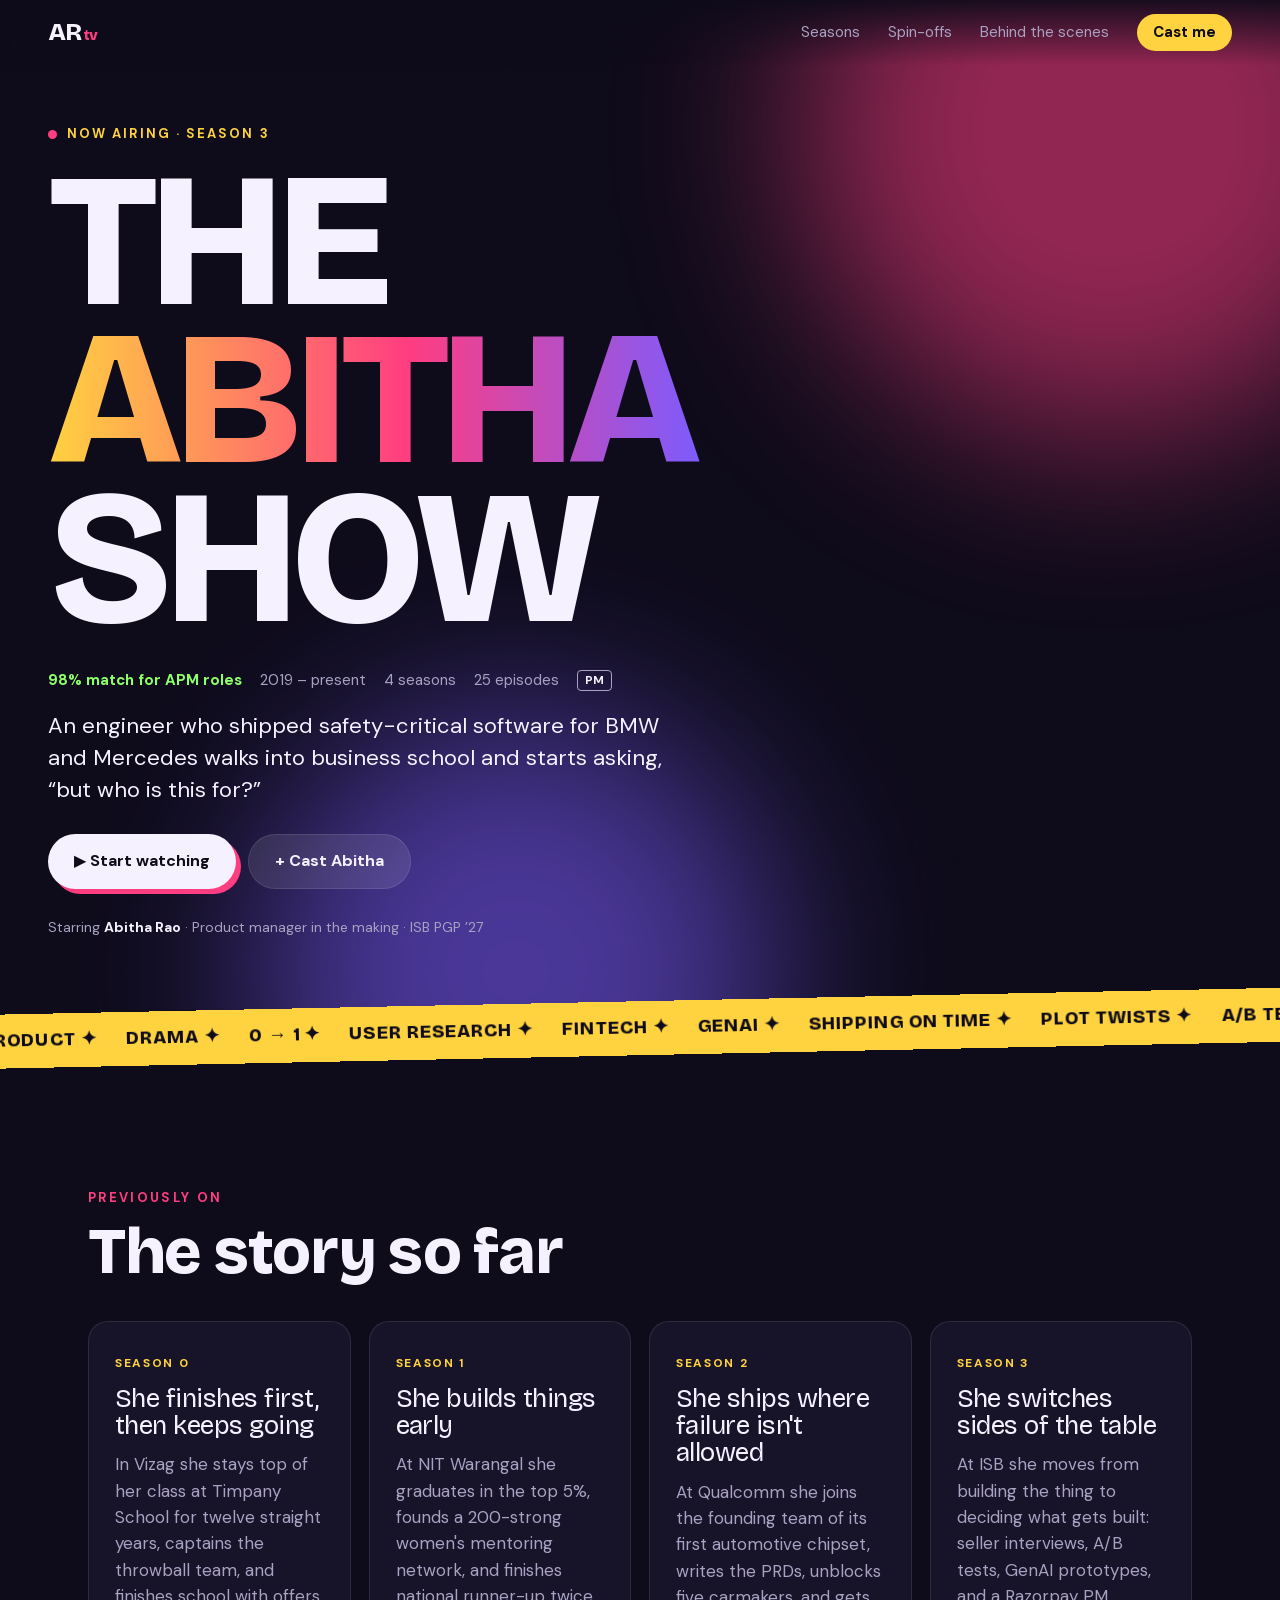
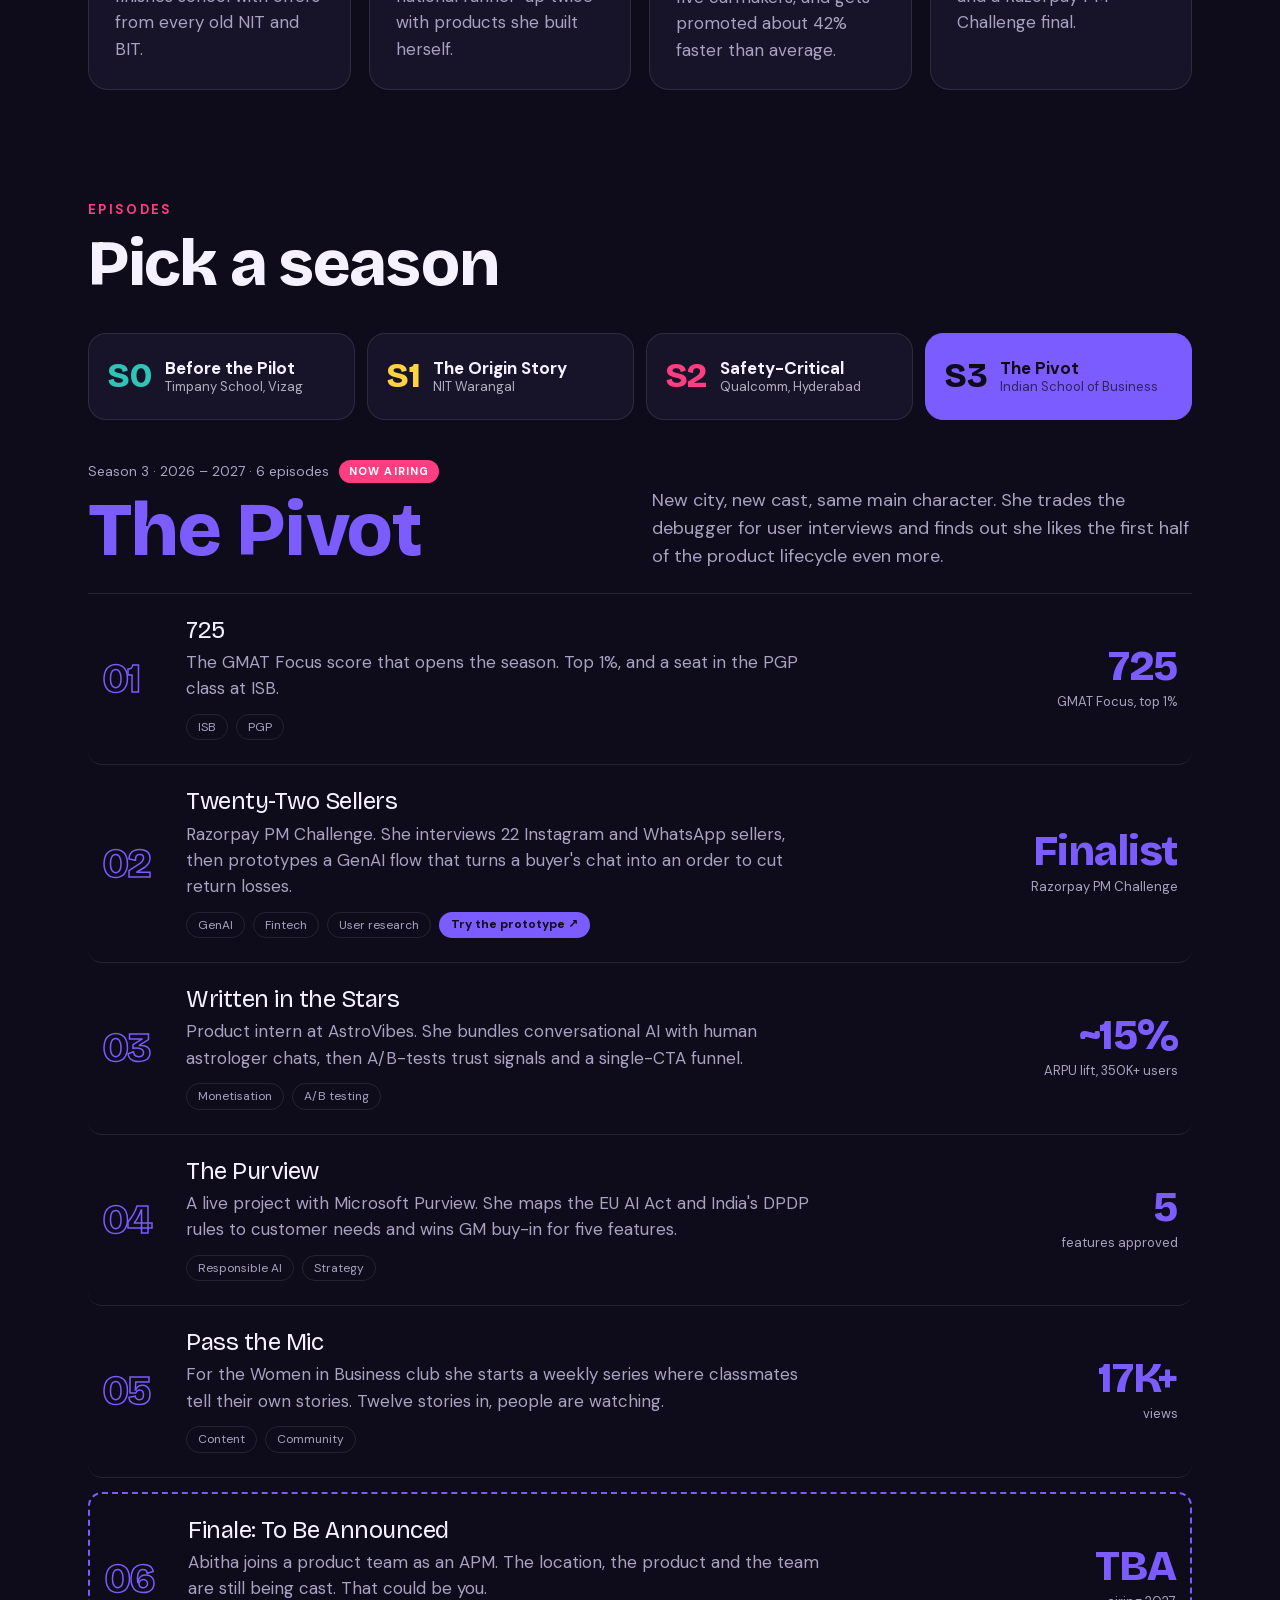
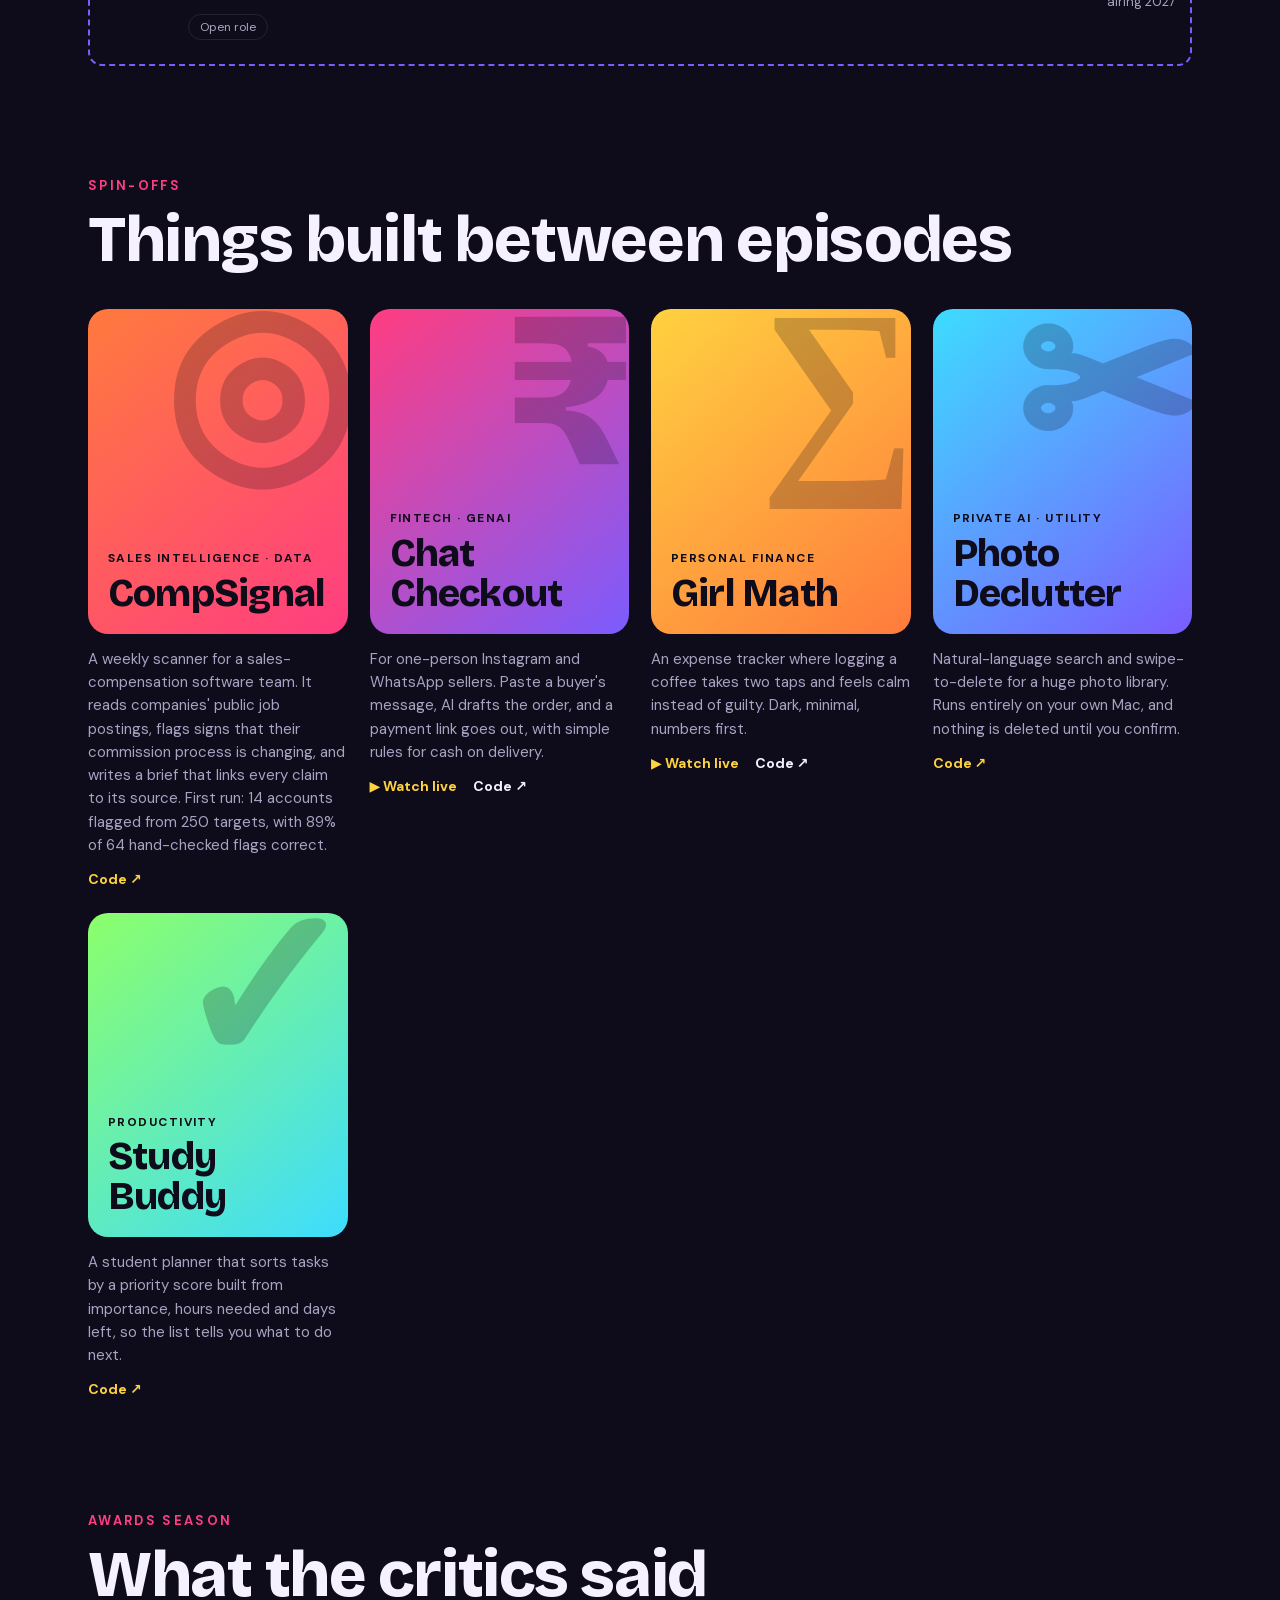
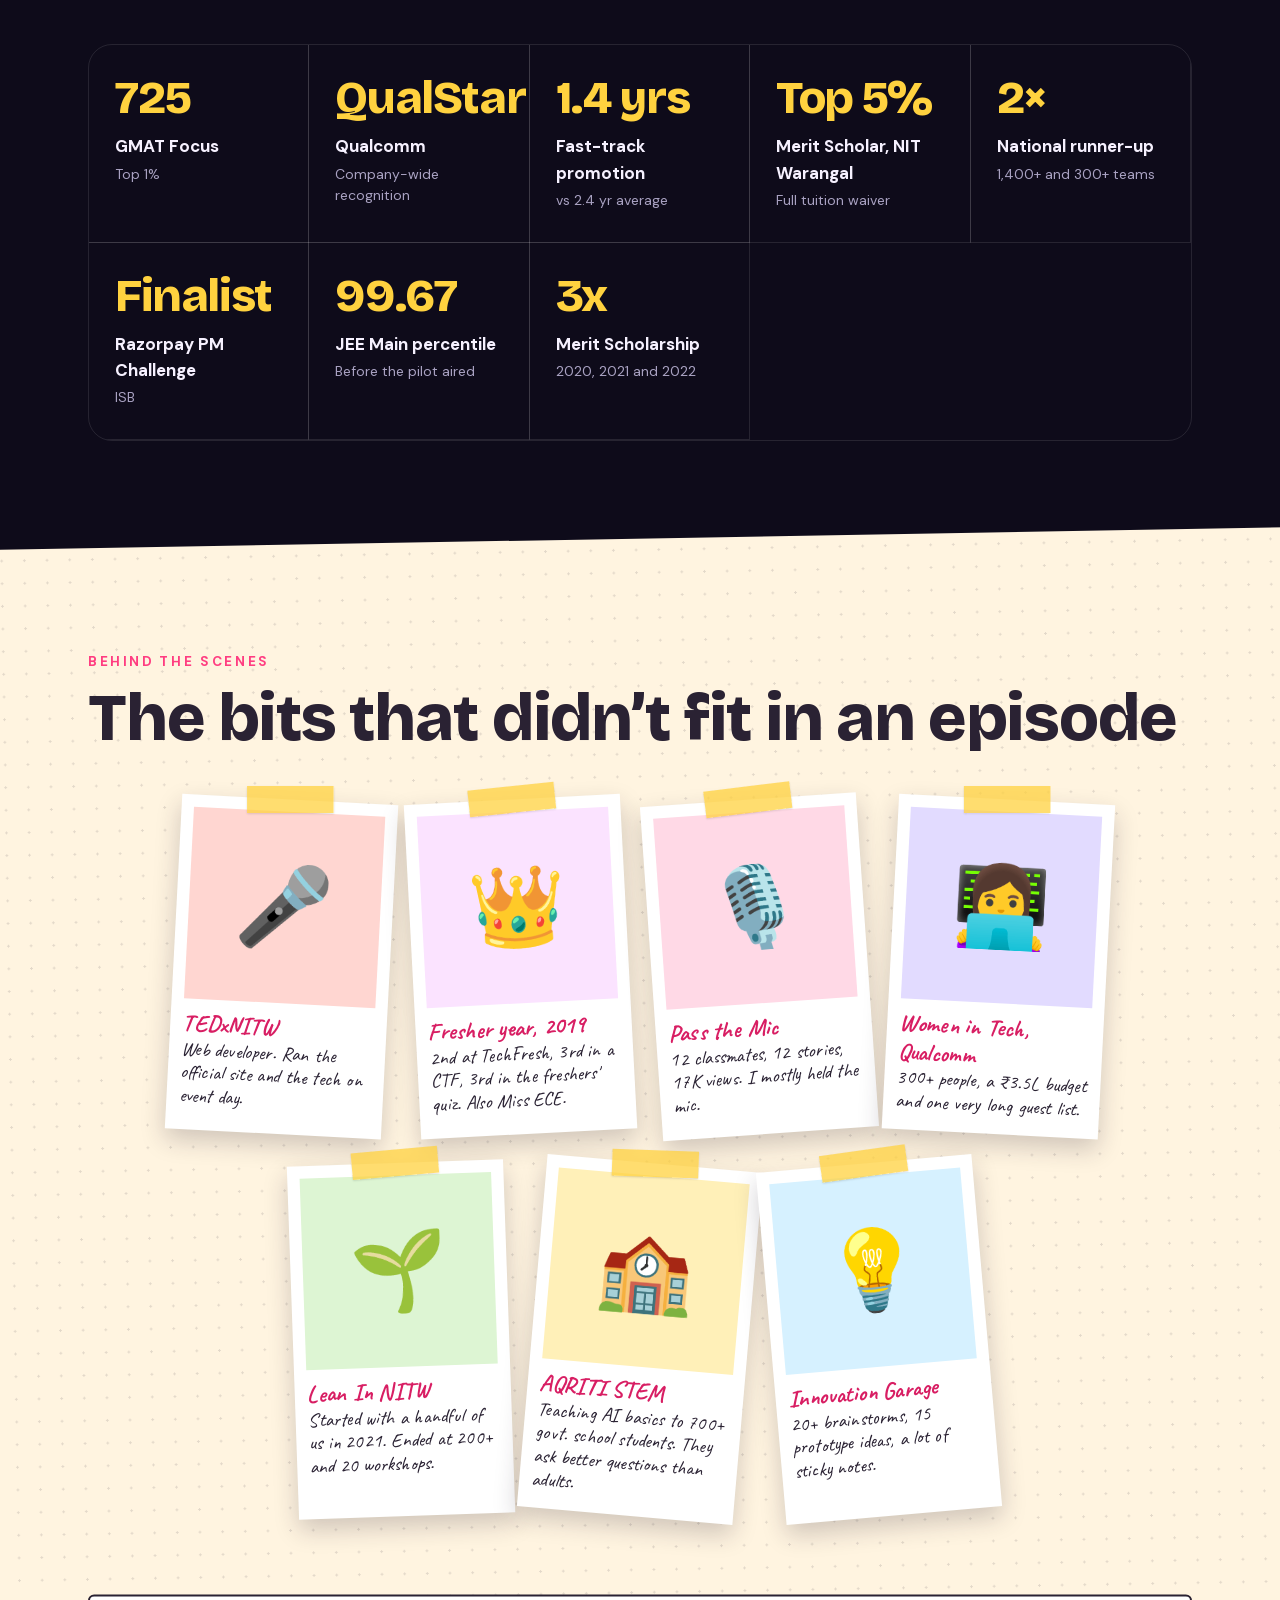
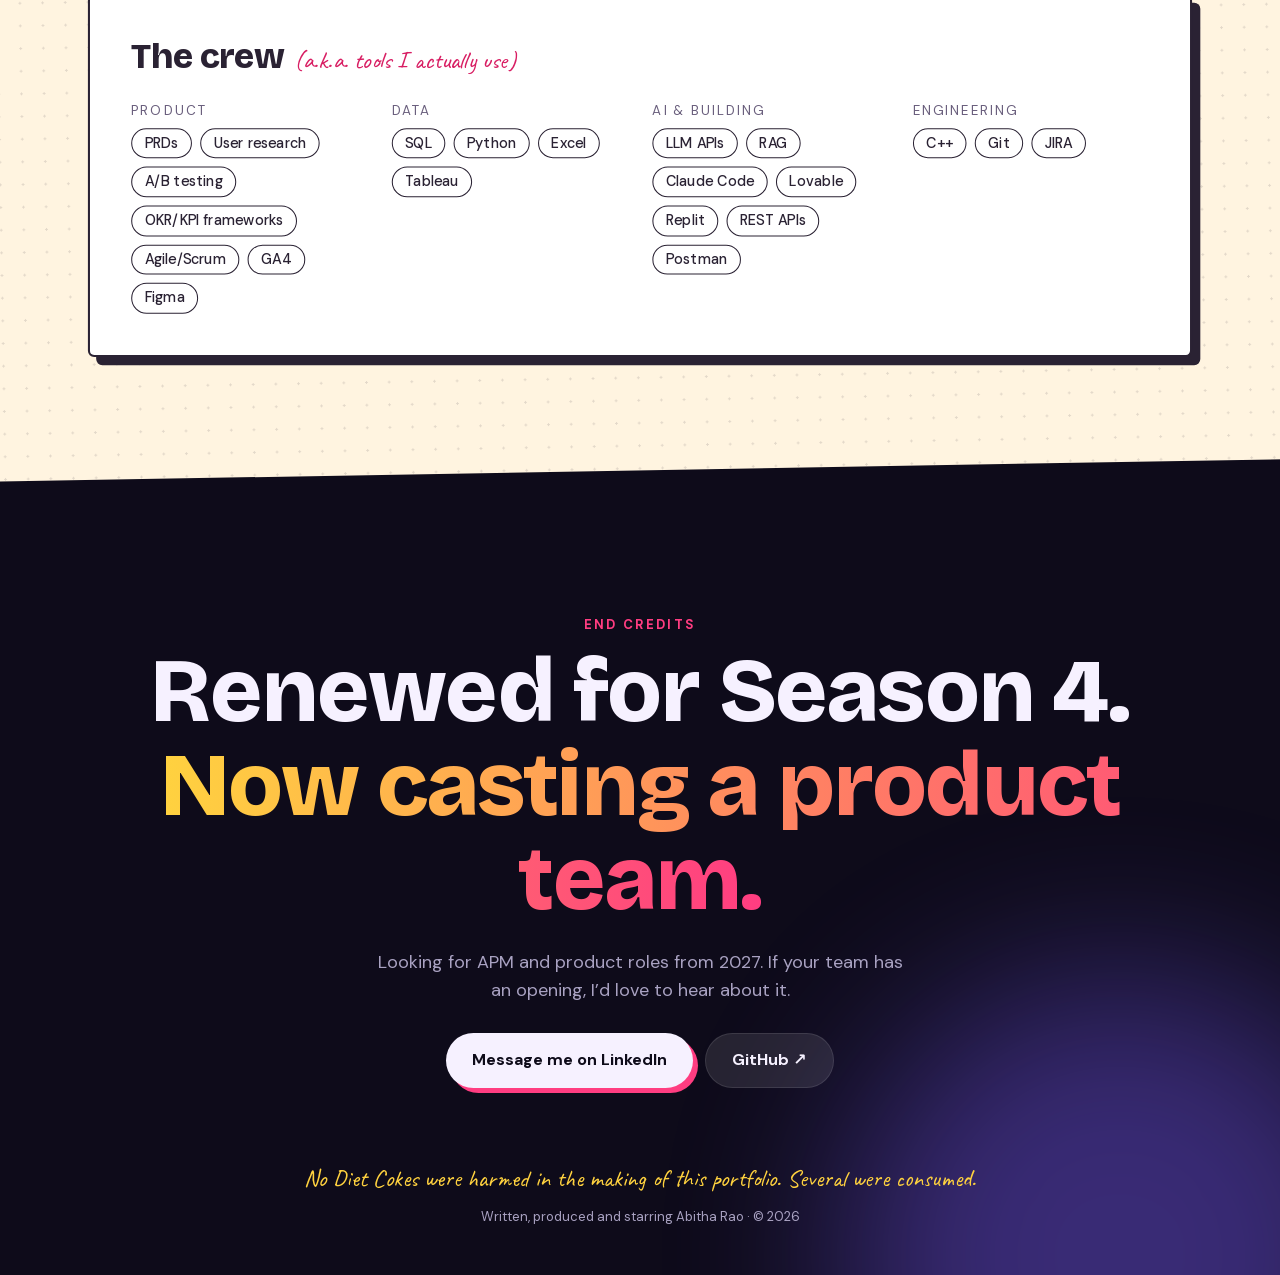
==== commit 51792661: "Deploy site: Season 0 and CompSignal" ====
--- a/index.html
+++ b/index.html
@@ -1 +1 @@
-<!DOCTYPE html><html lang="en" class="_0pVUyW_variable VEr6JG_variable qhs43G_variable"><head><meta charSet="utf-8"/><meta name="viewport" content="width=device-width, initial-scale=1"/><link rel="preload" href="/_next/static/media/3679aa72a9b9035f-s.p.0h6ig86gwutp4.woff2" as="font" crossorigin="" type="font/woff2"/><link rel="preload" href="/_next/static/media/660acf689794c992-s.p.2_mbdogr7ni8i.woff2" as="font" crossorigin="" type="font/woff2"/><link rel="preload" href="/_next/static/media/8056169c9d560660-s.p.41rroleoq1br7.woff2" as="font" crossorigin="" type="font/woff2"/><link rel="stylesheet" href="/_next/static/chunks/0e1y-djmautcs.css" data-precedence="next"/><link rel="preload" as="script" fetchPriority="low" href="/_next/static/chunks/0j1we3cwg31qe.js"/><script src="/_next/static/chunks/1cuyxw6v18rxx.js" async=""></script><script src="/_next/static/chunks/39_j1bdzreq0m.js" async=""></script><script src="/_next/static/chunks/turbopack-2u1d16houkiyo.js" async=""></script><script src="/_next/static/chunks/3qfy96eoyh-ek.js" async=""></script><script src="/_next/static/chunks/35r_bditzy97j.js" async=""></script><meta name="next-size-adjust" content=""/><title>The Abitha Show</title><meta name="description" content="Abitha Rao&#x27;s product management portfolio, told as three seasons: NIT Warangal, Qualcomm and ISB."/><link rel="icon" href="/favicon.ico?favicon.117ezoe8m31dk.ico" sizes="48x48" type="image/x-icon"/><script src="/_next/static/chunks/0cz1d0mv5g_q7.js" noModule=""></script></head><body><div hidden=""><!--$--><!--/$--></div><main><header class="nav"><a href="#top" class="nav-logo">AR<span>tv</span></a><nav><a href="#seasons">Seasons</a><a href="#spinoffs">Spin-offs</a><a href="#bts">Behind the scenes</a><a href="#credits" class="nav-cta">Cast me</a></nav></header><section class="hero" id="top"><div class="blob blob-a"></div><div class="blob blob-b"></div><div class="hero-inner"><p class="eyebrow"><span class="dot"></span> Now airing · Season 3</p><h1 class="title"><span>The</span><span class="title-name">Abitha</span><span>Show</span></h1><p class="hero-meta"><b>98% match for APM roles</b><span>2019 – present</span><span>3<!-- --> seasons</span><span>22<!-- --> episodes</span><span class="rating">PM</span></p><p class="hero-tagline">An engineer who shipped safety-critical software for BMW and Mercedes walks into business school and starts asking, “but who is this for?”</p><div class="hero-actions"><a href="#seasons" class="btn btn-primary">▶ Start watching</a><a href="#credits" class="btn btn-ghost">+ Cast Abitha</a></div><p class="starring">Starring <strong>Abitha Rao</strong> · Product manager in the making · ISB PGP ’27</p></div></section><div class="ticker" aria-hidden="true"><div class="ticker-track"><span>Product<!-- --> ✦</span><span>Drama<!-- --> ✦</span><span>0 → 1<!-- --> ✦</span><span>User research<!-- --> ✦</span><span>Fintech<!-- --> ✦</span><span>GenAI<!-- --> ✦</span><span>Shipping on time<!-- --> ✦</span><span>Plot twists<!-- --> ✦</span><span>A/B tests<!-- --> ✦</span><span>Diet Coke<!-- --> ✦</span><span>Product<!-- --> ✦</span><span>Drama<!-- --> ✦</span><span>0 → 1<!-- --> ✦</span><span>User research<!-- --> ✦</span><span>Fintech<!-- --> ✦</span><span>GenAI<!-- --> ✦</span><span>Shipping on time<!-- --> ✦</span><span>Plot twists<!-- --> ✦</span><span>A/B tests<!-- --> ✦</span><span>Diet Coke<!-- --> ✦</span><span>Product<!-- --> ✦</span><span>Drama<!-- --> ✦</span><span>0 → 1<!-- --> ✦</span><span>User research<!-- --> ✦</span><span>Fintech<!-- --> ✦</span><span>GenAI<!-- --> ✦</span><span>Shipping on time<!-- --> ✦</span><span>Plot twists<!-- --> ✦</span><span>A/B tests<!-- --> ✦</span><span>Diet Coke<!-- --> ✦</span></div></div><section class="section" id="recap"><p class="section-kicker">Previously on</p><h2 class="section-title">The story so far</h2><div class="recap-grid"><article class="recap-card"><span>Season 1</span><h3>She builds things early</h3><p>At NIT Warangal she graduates in the top 5%, founds a 200-strong women&#x27;s mentoring network, and finishes national runner-up twice with products she built herself.</p></article><article class="recap-card"><span>Season 2</span><h3>She ships where failure isn&#x27;t allowed</h3><p>At Qualcomm she joins the founding team of its first automotive chipset, writes the PRDs, unblocks five carmakers, and gets promoted about 42% faster than average.</p></article><article class="recap-card"><span>Season 3</span><h3>She switches sides of the table</h3><p>At ISB she moves from building the thing to deciding what gets built: seller interviews, A/B tests, GenAI prototypes, and a Razorpay PM Challenge final.</p></article></div></section><section class="section" id="seasons"><p class="section-kicker">Episodes</p><h2 class="section-title">Pick a season</h2><div style="--season:#7B5CFF"><div class="season-tabs" role="tablist" aria-label="Seasons"><button role="tab" aria-selected="false" class="season-tab " style="--season:#FFD23F"><span class="season-tab-num">S<!-- -->1</span><span class="season-tab-text"><strong>The Origin Story</strong><small>NIT Warangal</small></span></button><button role="tab" aria-selected="false" class="season-tab " style="--season:#FF3D81"><span class="season-tab-num">S<!-- -->2</span><span class="season-tab-text"><strong>Safety-Critical</strong><small>Qualcomm, Hyderabad</small></span></button><button role="tab" aria-selected="true" class="season-tab is-active" style="--season:#7B5CFF"><span class="season-tab-num">S<!-- -->3</span><span class="season-tab-text"><strong>The Pivot</strong><small>Indian School of Business</small></span></button></div><div class="season-head"><div><p class="season-meta">Season <!-- -->3<!-- --> · <!-- -->2026 – 2027<!-- --> · <!-- -->6<!-- --> episodes<span class="live-pill">Now airing</span></p><h3 class="season-title">The Pivot</h3></div><p class="season-synopsis">New city, new cast, same main character. She trades the debugger for user interviews and finds out she likes the first half of the product lifecycle even more.</p></div><ol class="episodes"><li class="episode " style="animation-delay:0ms"><span class="ep-num">01</span><div class="ep-body"><h4>725</h4><p>The GMAT Focus score that opens the season. Top 1%, and a seat in the PGP class at ISB.</p><div class="ep-tags"><span>ISB</span><span>PGP</span></div></div><div class="ep-stat"><strong>725</strong><small>GMAT Focus, top 1%</small></div></li><li class="episode " style="animation-delay:50ms"><span class="ep-num">02</span><div class="ep-body"><h4>Twenty-Two Sellers</h4><p>Razorpay PM Challenge. She interviews 22 Instagram and WhatsApp sellers, then prototypes a GenAI flow that turns a buyer&#x27;s chat into an order to cut return losses.</p><div class="ep-tags"><span>GenAI</span><span>Fintech</span><span>User research</span><a href="https://razorpay-order-link.lovable.app" target="_blank" rel="noreferrer">Try the prototype<!-- --> ↗</a></div></div><div class="ep-stat"><strong>Finalist</strong><small>Razorpay PM Challenge</small></div></li><li class="episode " style="animation-delay:100ms"><span class="ep-num">03</span><div class="ep-body"><h4>Written in the Stars</h4><p>Product intern at AstroVibes. She bundles conversational AI with human astrologer chats, then A/B-tests trust signals and a single-CTA funnel.</p><div class="ep-tags"><span>Monetisation</span><span>A/B testing</span></div></div><div class="ep-stat"><strong>~15%</strong><small>ARPU lift, 350K+ users</small></div></li><li class="episode " style="animation-delay:150ms"><span class="ep-num">04</span><div class="ep-body"><h4>The Purview</h4><p>A live project with Microsoft Purview. She maps the EU AI Act and India&#x27;s DPDP rules to customer needs and wins GM buy-in for five features.</p><div class="ep-tags"><span>Responsible AI</span><span>Strategy</span></div></div><div class="ep-stat"><strong>5</strong><small>features approved</small></div></li><li class="episode " style="animation-delay:200ms"><span class="ep-num">05</span><div class="ep-body"><h4>Pass the Mic</h4><p>For the Women in Business club she starts a weekly series where classmates tell their own stories. Twelve stories in, people are watching.</p><div class="ep-tags"><span>Content</span><span>Community</span></div></div><div class="ep-stat"><strong>17K+</strong><small>views</small></div></li><li class="episode is-upcoming" style="animation-delay:250ms"><span class="ep-num">06</span><div class="ep-body"><h4>Finale: To Be Announced</h4><p>Abitha joins a product team as an APM. The location, the product and the team are still being cast. That could be you.</p><div class="ep-tags"><span>Open role</span></div></div><div class="ep-stat"><strong>TBA</strong><small>airing 2027</small></div></li></ol></div></section><section class="section" id="spinoffs"><p class="section-kicker">Spin-offs</p><h2 class="section-title">Things built between episodes</h2><div class="poster-grid"><article class="poster"><div class="poster-art" style="background:linear-gradient(140deg, #FF3D81, #7B5CFF)"><span class="poster-mark">₹</span><span class="poster-genre">Fintech · GenAI</span><h3>Chat Checkout</h3></div><p>For one-person Instagram and WhatsApp sellers. Paste a buyer&#x27;s message, AI drafts the order, and a payment link goes out, with simple rules for cash on delivery.</p><div class="poster-links"><a href="https://razorpay-order-link.lovable.app" target="_blank" rel="noreferrer">▶ Watch live</a><a href="https://github.com/Abitha-Rao/Razorpay-SMB" target="_blank" rel="noreferrer">Code ↗</a></div></article><article class="poster"><div class="poster-art" style="background:linear-gradient(140deg, #FFD23F, #FF7A3D)"><span class="poster-mark">∑</span><span class="poster-genre">Personal finance</span><h3>Girl Math</h3></div><p>An expense tracker where logging a coffee takes two taps and feels calm instead of guilty. Dark, minimal, numbers first.</p><div class="poster-links"><a href="https://luxe-cents.lovable.app" target="_blank" rel="noreferrer">▶ Watch live</a><a href="https://github.com/Abitha-Rao/GirlMath" target="_blank" rel="noreferrer">Code ↗</a></div></article><article class="poster"><div class="poster-art" style="background:linear-gradient(140deg, #3DDCFF, #7B5CFF)"><span class="poster-mark">✂</span><span class="poster-genre">Private AI · Utility</span><h3>Photo Declutter</h3></div><p>Natural-language search and swipe-to-delete for a huge photo library. Runs entirely on your own Mac, and nothing is deleted until you confirm.</p><div class="poster-links"><a href="https://github.com/Abitha-Rao/gallery-declutter" target="_blank" rel="noreferrer">Code ↗</a></div></article><article class="poster"><div class="poster-art" style="background:linear-gradient(140deg, #8CFF6B, #3DDCFF)"><span class="poster-mark">✓</span><span class="poster-genre">Productivity</span><h3>Study Buddy</h3></div><p>A student planner that sorts tasks by a priority score built from importance, hours needed and days left, so the list tells you what to do next.</p><div class="poster-links"><a href="https://github.com/Abitha-Rao/Satchel-StudyPlanner" target="_blank" rel="noreferrer">Code ↗</a></div></article></div></section><section class="section" id="awards"><p class="section-kicker">Awards season</p><h2 class="section-title">What the critics said</h2><div class="awards-grid"><div class="award"><strong>725</strong><span>GMAT Focus</span><small>Top 1%</small></div><div class="award"><strong>QualStar</strong><span>Qualcomm</span><small>Company-wide recognition</small></div><div class="award"><strong>1.4 yrs</strong><span>Fast-track promotion</span><small>vs 2.4 yr average</small></div><div class="award"><strong>Top 5%</strong><span>Merit Scholar, NIT Warangal</span><small>Full tuition waiver</small></div><div class="award"><strong>2×</strong><span>National runner-up</span><small>1,400+ and 300+ teams</small></div><div class="award"><strong>Finalist</strong><span>Razorpay PM Challenge</span><small>ISB</small></div><div class="award"><strong>99.67</strong><span>JEE Main percentile</span><small>Before the pilot aired</small></div><div class="award"><strong>3x</strong><span>Merit Scholarship</span><small>2020, 2021 and 2022</small></div></div></section><section class="bts" id="bts"><div class="bts-inner"><p class="section-kicker">Behind the scenes</p><h2 class="section-title">The bits that didn’t fit in an episode</h2><div class="polaroids"><figure class="polaroid" style="--tilt:3deg"><span class="tape"></span><div class="polaroid-photo" style="background:#FFD6D1">🎤</div><figcaption><strong>TEDxNITW</strong>Web developer. Ran the official site and the tech on event day.</figcaption></figure><figure class="polaroid" style="--tilt:-3deg"><span class="tape"></span><div class="polaroid-photo" style="background:#FBE3FF">👑</div><figcaption><strong>Fresher year, 2019</strong>2nd at TechFresh, 3rd in a CTF, 3rd in the freshers&#x27; quiz. Also Miss ECE.</figcaption></figure><figure class="polaroid" style="--tilt:-4deg"><span class="tape"></span><div class="polaroid-photo" style="background:#FFD9E6">🎙️</div><figcaption><strong>Pass the Mic</strong>12 classmates, 12 stories, 17K views. I mostly held the mic.</figcaption></figure><figure class="polaroid" style="--tilt:3deg"><span class="tape"></span><div class="polaroid-photo" style="background:#E2DBFF">👩‍💻</div><figcaption><strong>Women in Tech, Qualcomm</strong>300+ people, a ₹3.5L budget and one very long guest list.</figcaption></figure><figure class="polaroid" style="--tilt:-2deg"><span class="tape"></span><div class="polaroid-photo" style="background:#DDF5D3">🌱</div><figcaption><strong>Lean In NITW</strong>Started with a handful of us in 2021. Ended at 200+ and 20 workshops.</figcaption></figure><figure class="polaroid" style="--tilt:5deg"><span class="tape"></span><div class="polaroid-photo" style="background:#FFF0B8">🏫</div><figcaption><strong>AQRITI STEM</strong>Teaching AI basics to 700+ govt. school students. They ask better questions than adults.</figcaption></figure><figure class="polaroid" style="--tilt:-5deg"><span class="tape"></span><div class="polaroid-photo" style="background:#D6F1FF">💡</div><figcaption><strong>Innovation Garage</strong>20+ brainstorms, 15 prototype ideas, a lot of sticky notes.</figcaption></figure></div><div class="crew"><h3>The crew</h3><p class="crew-note">(a.k.a. tools I actually use)</p><div class="crew-grid"><div><h4>Product</h4><ul><li>PRDs</li><li>User research</li><li>A/B testing</li><li>OKR/KPI frameworks</li><li>Agile/Scrum</li><li>GA4</li><li>Figma</li></ul></div><div><h4>Data</h4><ul><li>SQL</li><li>Python</li><li>Excel</li><li>Tableau</li></ul></div><div><h4>AI &amp; building</h4><ul><li>LLM APIs</li><li>RAG</li><li>Claude Code</li><li>Lovable</li><li>Replit</li><li>REST APIs</li><li>Postman</li></ul></div><div><h4>Engineering</h4><ul><li>C++</li><li>Git</li><li>JIRA</li></ul></div></div></div></div></section><footer class="credits" id="credits"><div class="blob blob-c"></div><p class="section-kicker">End credits</p><h2>Renewed for Season 4.<br/><em>Now casting a product team.</em></h2><p class="credits-sub">Looking for APM and product roles from 2027. If your team has an opening, I’d love to hear about it.</p><div class="hero-actions"><a href="https://www.linkedin.com/in/abitha-rao-5293401a7/" target="_blank" rel="noreferrer" class="btn btn-primary">Message me on LinkedIn</a><a href="https://github.com/Abitha-Rao" target="_blank" rel="noreferrer" class="btn btn-ghost">GitHub ↗</a></div><p class="disclaimer">No Diet Cokes were harmed in the making of this portfolio. Several were consumed.</p><p class="copyright">Written, produced and starring <!-- -->Abitha Rao<!-- --> · © 2026</p></footer></main><!--$--><!--/$--><script id="_R_">(globalThis["TURBOPACK"] || (globalThis["TURBOPACK"] = [])).push({"otherChunks":["static/chunks/0j1we3cwg31qe.js","static/chunks/1cuyxw6v18rxx.js","static/chunks/39_j1bdzreq0m.js"],"runtimeModuleIds":[94553]});</script><script src="/_next/static/chunks/0j1we3cwg31qe.js" async=""></script><script>(self.__next_f=self.__next_f||[]).push([0])</script><script>self.__next_f.push([1,"1:\"$Sreact.fragment\"\n2:\"/_next/static/chunks/3qfy96eoyh-ek.js\"\n3:I[39756,[\"$2\"],\"default\"]\n4:I[37457,[\"$2\"],\"default\"]\n18:\"ViewportBoundary\"\n19:I[97367,[\"$2\"],\"$18\"]\n1b:\"MetadataBoundary\"\n1c:I[97367,[\"$2\"],\"$1b\"]\n1d:\"$Sreact.suspense\"\n1f:I[68027,[\"$2\"],\"default\",1]\n:HL[\"/_next/static/chunks/0e1y-djmautcs.css\",\"style\"]\n:HL[\"/_next/static/media/3679aa72a9b9035f-s.p.0h6ig86gwutp4.woff2\",\"font\",{\"crossOrigin\":\"\",\"type\":\"font/woff2\"}]\n:HL[\"/_next/static/media/660acf689794c992-s.p.2_mbdogr7ni8i.woff2\",\"font\",{\"crossOrigin\":\"\",\"type\":\"font/woff2\"}]\n:HL[\"/_next/static/media/8056169c9d560660-s.p.41rroleoq1br7.woff2\",\"font\",{\"crossOrigin\":\"\",\"type\":\"font/woff2\"}]\n"])</script><script>self.__next_f.push([1,"5:[[\"children\",{\"s\":\"__PAGE__\",\"h\":512,\"d\":{\"r\":[\"$\",\"$1\",\"c\",{\"children\":[[\"$\",\"main\",null,{\"children\":[[\"$\",\"header\",null,{\"className\":\"nav\",\"children\":[[\"$\",\"a\",null,{\"href\":\"#top\",\"className\":\"nav-logo\",\"children\":[\"AR\",[\"$\",\"span\",null,{\"children\":\"tv\"}]]}],[\"$\",\"nav\",null,{\"children\":[[\"$\",\"a\",null,{\"href\":\"#seasons\",\"children\":\"Seasons\"}],[\"$\",\"a\",null,{\"href\":\"#spinoffs\",\"children\":\"Spin-offs\"}],[\"$\",\"a\",null,{\"href\":\"#bts\",\"children\":\"Behind the scenes\"}],[\"$\",\"a\",null,{\"href\":\"#credits\",\"className\":\"nav-cta\",\"children\":\"Cast me\"}]]}]]}],[\"$\",\"section\",null,{\"className\":\"hero\",\"id\":\"top\",\"children\":[[\"$\",\"div\",null,{\"className\":\"blob blob-a\"}],[\"$\",\"div\",null,{\"className\":\"blob blob-b\"}],[\"$\",\"div\",null,{\"className\":\"hero-inner\",\"children\":[[\"$\",\"p\",null,{\"className\":\"eyebrow\",\"children\":[[\"$\",\"span\",null,{\"className\":\"dot\"}],\" Now airing · Season 3\"]}],[\"$\",\"h1\",null,{\"className\":\"title\",\"children\":[[\"$\",\"span\",null,{\"children\":\"The\"}],[\"$\",\"span\",null,{\"className\":\"title-name\",\"children\":\"Abitha\"}],[\"$\",\"span\",null,{\"children\":\"Show\"}]]}],[\"$\",\"p\",null,{\"className\":\"hero-meta\",\"children\":[[\"$\",\"b\",null,{\"children\":\"98% match for APM roles\"}],[\"$\",\"span\",null,{\"children\":\"2019 – present\"}],[\"$\",\"span\",null,{\"children\":[3,\" seasons\"]}],[\"$\",\"span\",null,{\"children\":[22,\" episodes\"]}],[\"$\",\"span\",null,{\"className\":\"rating\",\"children\":\"PM\"}]]}],[\"$\",\"p\",null,{\"className\":\"hero-tagline\",\"children\":\"An engineer who shipped safety-critical software for BMW and Mercedes walks into business school and starts asking, “but who is this for?”\"}],[\"$\",\"div\",null,{\"className\":\"hero-actions\",\"children\":[[\"$\",\"a\",null,{\"href\":\"#seasons\",\"className\":\"btn btn-primary\",\"children\":\"▶ Start watching\"}],[\"$\",\"a\",null,{\"href\":\"#credits\",\"className\":\"btn btn-ghost\",\"children\":\"+ Cast Abitha\"}]]}],[\"$\",\"p\",null,{\"className\":\"starring\",\"children\":[\"Starring \",[\"$\",\"strong\",null,{\"children\":\"Abitha Rao\"}],\" · Product manager in the making · ISB PGP ’27\"]}]]}]]}],[\"$\",\"div\",null,{\"className\":\"ticker\",\"aria-hidden\":\"true\",\"children\":[\"$\",\"div\",null,{\"className\":\"ticker-track\",\"children\":[[\"$\",\"span\",\"0\",{\"children\":[\"Product\",\" ✦\"]}],[\"$\",\"span\",\"1\",{\"children\":[\"Drama\",\" ✦\"]}],[\"$\",\"span\",\"2\",{\"children\":[\"0 → 1\",\" ✦\"]}],[\"$\",\"span\",\"3\",{\"children\":[\"User research\",\" ✦\"]}],[\"$\",\"span\",\"4\",{\"children\":[\"Fintech\",\" ✦\"]}],[\"$\",\"span\",\"5\",{\"children\":[\"GenAI\",\" ✦\"]}],[\"$\",\"span\",\"6\",{\"children\":[\"Shipping on time\",\" ✦\"]}],[\"$\",\"span\",\"7\",{\"children\":[\"Plot twists\",\" ✦\"]}],[\"$\",\"span\",\"8\",{\"children\":[\"A/B tests\",\" ✦\"]}],[\"$\",\"span\",\"9\",{\"children\":[\"Diet Coke\",\" ✦\"]}],[\"$\",\"span\",\"10\",{\"children\":[\"Product\",\" ✦\"]}],[\"$\",\"span\",\"11\",{\"children\":[\"Drama\",\" ✦\"]}],[\"$\",\"span\",\"12\",{\"children\":[\"0 → 1\",\" ✦\"]}],[\"$\",\"span\",\"13\",{\"children\":[\"User research\",\" ✦\"]}],[\"$\",\"span\",\"14\",{\"children\":[\"Fintech\",\" ✦\"]}],[\"$\",\"span\",\"15\",{\"children\":[\"GenAI\",\" ✦\"]}],[\"$\",\"span\",\"16\",{\"children\":[\"Shipping on time\",\" ✦\"]}],[\"$\",\"span\",\"17\",{\"children\":[\"Plot twists\",\" ✦\"]}],[\"$\",\"span\",\"18\",{\"children\":[\"A/B tests\",\" ✦\"]}],[\"$\",\"span\",\"19\",{\"children\":[\"Diet Coke\",\" ✦\"]}],\"$L6\",\"$L7\",\"$L8\",\"$L9\",\"$La\",\"$Lb\",\"$Lc\",\"$Ld\",\"$Le\",\"$Lf\"]}]}],\"$L10\",\"$L11\",\"$L12\",\"$L13\",\"$L14\",\"$L15\"]}],[\"$L16\"],\"$L17\"]}],\"p\":false,\"v\":null}}]]\n"])</script><script>self.__next_f.push([1,"0:{\"P\":null,\"c\":[\"\",\"\"],\"q\":\"\",\"i\":false,\"t\":{\"t\":{\"s\":\"\",\"h\":528,\"d\":{\"r\":[\"$\",\"$1\",\"c\",{\"children\":[[[\"$\",\"link\",\"0\",{\"rel\":\"stylesheet\",\"href\":\"/_next/static/chunks/0e1y-djmautcs.css\",\"precedence\":\"next\",\"crossOrigin\":\"$undefined\",\"nonce\":\"$undefined\"}],[\"$\",\"script\",\"script-0\",{\"src\":\"/_next/static/chunks/3qfy96eoyh-ek.js\",\"async\":true,\"nonce\":\"$undefined\"}]],[\"$\",\"html\",null,{\"lang\":\"en\",\"className\":\"_0pVUyW_variable VEr6JG_variable qhs43G_variable\",\"children\":[\"$\",\"body\",null,{\"children\":[\"$\",\"$L3\",null,{\"parallelRouterKey\":\"children\",\"error\":\"$undefined\",\"errorStyles\":\"$undefined\",\"errorScripts\":\"$undefined\",\"template\":[\"$\",\"$L4\",null,{}],\"templateStyles\":\"$undefined\",\"templateScripts\":\"$undefined\",\"notFound\":[[[\"$\",\"title\",null,{\"children\":\"404: This page could not be found.\"}],[\"$\",\"div\",null,{\"style\":{\"fontFamily\":\"system-ui,\\\"Segoe UI\\\",Roboto,Helvetica,Arial,sans-serif,\\\"Apple Color Emoji\\\",\\\"Segoe UI Emoji\\\"\",\"height\":\"100vh\",\"textAlign\":\"center\",\"display\":\"flex\",\"flexDirection\":\"column\",\"alignItems\":\"center\",\"justifyContent\":\"center\"},\"children\":[\"$\",\"div\",null,{\"children\":[[\"$\",\"style\",null,{\"dangerouslySetInnerHTML\":{\"__html\":\"body{color:#000;background:#fff;margin:0}.next-error-h1{border-right:1px solid rgba(0,0,0,.3)}@media (prefers-color-scheme:dark){body{color:#fff;background:#000}.next-error-h1{border-right:1px solid rgba(255,255,255,.3)}}\"}}],[\"$\",\"h1\",null,{\"className\":\"next-error-h1\",\"style\":{\"display\":\"inline-block\",\"margin\":\"0 20px 0 0\",\"padding\":\"0 23px 0 0\",\"fontSize\":24,\"fontWeight\":500,\"verticalAlign\":\"top\",\"lineHeight\":\"49px\"},\"children\":404}],[\"$\",\"div\",null,{\"style\":{\"display\":\"inline-block\"},\"children\":[\"$\",\"h2\",null,{\"style\":{\"fontSize\":14,\"fontWeight\":400,\"lineHeight\":\"49px\",\"margin\":0},\"children\":\"This page could not be found.\"}]}]]}]}]],[]],\"forbidden\":\"$undefined\",\"unauthorized\":\"$undefined\"}]}]}]]}],\"p\":false,\"v\":null},\"c\":\"$Q5\"},\"h\":{\"r\":[\"$\",\"$1\",\"h\",{\"children\":[null,[\"$\",\"$L19\",null,{\"children\":\"$L1a\"}],[\"$\",\"$L1c\",null,{\"children\":[[\"$\",\"div\",null,{\"hidden\":true,\"children\":[\"$\",\"$1d\",null,{\"name\":\"Next.Metadata\",\"children\":\"$L1e\"}]}],null]}],[\"$\",\"meta\",null,{\"name\":\"next-size-adjust\",\"content\":\"\"}]]}],\"p\":false,\"v\":null}},\"m\":\"$undefined\",\"G\":[\"$1f\",[[\"$\",\"link\",\"0\",{\"rel\":\"stylesheet\",\"href\":\"/_next/static/chunks/0e1y-djmautcs.css\",\"precedence\":\"next\",\"crossOrigin\":\"$undefined\",\"nonce\":\"$undefined\"}]]],\"S\":true,\"r\":\"$undefined\",\"s\":\"$undefined\",\"a\":\"$undefined\",\"l\":\"$undefined\",\"p\":\"$undefined\",\"d\":\"$undefined\",\"b\":\"Obi-sKb4u_O5PSCfLt6Vs\"}\n"])</script><script>self.__next_f.push([1,"20:\"/_next/static/chunks/35r_bditzy97j.js\"\n21:I[65065,[\"$2\",\"$20\"],\"default\"]\n22:I[97367,[\"$2\"],\"OutletBoundary\"]\n6:[\"$\",\"span\",\"20\",{\"children\":[\"Product\",\" ✦\"]}]\n7:[\"$\",\"span\",\"21\",{\"children\":[\"Drama\",\" ✦\"]}]\n8:[\"$\",\"span\",\"22\",{\"children\":[\"0 → 1\",\" ✦\"]}]\n9:[\"$\",\"span\",\"23\",{\"children\":[\"User research\",\" ✦\"]}]\na:[\"$\",\"span\",\"24\",{\"children\":[\"Fintech\",\" ✦\"]}]\nb:[\"$\",\"span\",\"25\",{\"children\":[\"GenAI\",\" ✦\"]}]\nc:[\"$\",\"span\",\"26\",{\"children\":[\"Shipping on time\",\" ✦\"]}]\nd:[\"$\",\"span\",\"27\",{\"children\":[\"Plot twists\",\" ✦\"]}]\ne:[\"$\",\"span\",\"28\",{\"children\":[\"A/B tests\",\" ✦\"]}]\nf:[\"$\",\"span\",\"29\",{\"children\":[\"Diet Coke\",\" ✦\"]}]\n10:[\"$\",\"section\",null,{\"className\":\"section\",\"id\":\"recap\",\"children\":[[\"$\",\"p\",null,{\"className\":\"section-kicker\",\"children\":\"Previously on\"}],[\"$\",\"h2\",null,{\"className\":\"section-title\",\"children\":\"The story so far\"}],[\"$\",\"div\",null,{\"className\":\"recap-grid\",\"children\":[[\"$\",\"article\",\"Season 1\",{\"className\":\"recap-card\",\"children\":[[\"$\",\"span\",null,{\"children\":\"Season 1\"}],[\"$\",\"h3\",null,{\"children\":\"She builds things early\"}],[\"$\",\"p\",null,{\"children\":\"At NIT Warangal she graduates in the top 5%, founds a 200-strong women's mentoring network, and finishes national runner-up twice with products she built herself.\"}]]}],[\"$\",\"article\",\"Season 2\",{\"className\":\"recap-card\",\"children\":[[\"$\",\"span\",null,{\"children\":\"Season 2\"}],[\"$\",\"h3\",null,{\"children\":\"She ships where failure isn't allowed\"}],[\"$\",\"p\",null,{\"children\":\"At Qualcomm she joins the founding team of its first automotive chipset, writes the PRDs, unblocks five carmakers, and gets promoted about 42% faster than average.\"}]]}],[\"$\",\"article\",\"Season 3\",{\"className\":\"recap-card\",\"children\":[[\"$\",\"span\",null,{\"children\":\"Season 3\"}],[\"$\",\"h3\",null,{\"children\":\"She switches sides of the table\"}],[\"$\",\"p\",null,{\"children\":\"At ISB she moves from building the thing to deciding what gets built: seller interviews, A/B tests, GenAI prototypes, and a Razorpay PM Challenge final.\"}]]}]]}]]}]\n"])</script><script>self.__next_f.push([1,"11:[\"$\",\"section\",null,{\"className\":\"section\",\"id\":\"seasons\",\"children\":[[\"$\",\"p\",null,{\"className\":\"section-kicker\",\"children\":\"Episodes\"}],[\"$\",\"h2\",null,{\"className\":\"section-title\",\"children\":\"Pick a season\"}],[\"$\",\"$L21\",null,{\"seasons\":[{\"id\":\"s1\",\"number\":1,\"title\":\"The Origin Story\",\"setting\":\"NIT Warangal\",\"years\":\"2019 – 2023\",\"synopsis\":\"An electronics undergrad keeps getting distracted by a better question than “how does it work?”, namely “who needs it?”\",\"color\":\"#FFD23F\",\"episodes\":[{\"title\":\"Pilot: Go Corona Go\",\"logline\":\"Lockdown, 2020. She builds an interactive game that teaches hand hygiene to primary school kids. First product, first users.\",\"stat\":\"300+\",\"statLabel\":\"students played\",\"tags\":[\"Python\",\"Social impact\"],\"link\":{\"label\":\"See the code\",\"href\":\"https://github.com/Abitha-Rao/GoCoronaGo\"}},{\"title\":\"Lean In\",\"logline\":\"She founds the Lean In chapter on campus, builds a mentor-mentee network, and runs career workshops and financial literacy sessions for young girls.\",\"stat\":\"200+\",\"statLabel\":\"women in the network\",\"tags\":[\"Founder\",\"Community\"]},{\"title\":\"Five Thousand Students\",\"logline\":\"As UI/UX designer on the App Team she wireframes and user-tests the campus app so finding an event stops being a treasure hunt.\",\"stat\":\"5K+\",\"statLabel\":\"students served\",\"tags\":[\"UX\",\"User testing\"]},{\"title\":\"The Heist\",\"logline\":\"Case-O-Heist, BIT Sindri. Her team pitches an ML model that scores credit risk for peer-to-peer lending and walks out with the prize money.\",\"stat\":\"Top 2\",\"statLabel\":\"of 300+ teams\",\"tags\":[\"Fintech\",\"ML\",\"Case comp\"]},{\"title\":\"Ikshana\",\"logline\":\"A gamified app that helps visually impaired children aged 3 to 10 build listening and memory skills, shaped by conversations with their parents. It places second at the All-India Open Innovation Challenge and is offered funding and incubation.\",\"stat\":\"Top 2\",\"statLabel\":\"of 1,400+ teams\",\"tags\":[\"0→1\",\"User interviews\",\"Incubated\"]},{\"title\":\"1.3 Seconds\",\"logline\":\"Summer internship at Qualcomm. A lag that makes XR users queasy drops from 1.3s to 0.8s, ships to 10+ flagship chipsets, and earns her a full-time offer.\",\"stat\":\"38%\",\"statLabel\":\"less latency\",\"tags\":[\"Qualcomm\",\"Internship\"]},{\"title\":\"The Calculator\",\"logline\":\"Second internship. She builds a compute-performance calculator that twelve engineers adopt, because nobody enjoys measuring by hand.\",\"stat\":\"96%\",\"statLabel\":\"less measuring time\",\"tags\":[\"Tooling\",\"Adoption\"]},{\"title\":\"Finale: The General Secretary\",\"logline\":\"Executive in first year, Joint Secretary in third, then elected General Secretary of the ECE Association, the bridge between faculty and 700+ students. She graduates a Merit Scholar with a full tuition waiver.\",\"stat\":\"80+\",\"statLabel\":\"events executed\",\"tags\":[\"Leadership\",\"Top 5%\"]}]},{\"id\":\"s2\",\"number\":2,\"title\":\"Safety-Critical\",\"setting\":\"Qualcomm, Hyderabad\",\"years\":\"2023 – 2026\",\"synopsis\":\"A founding-team engineer on Qualcomm's first automotive chipset learns that the hard part is rarely the code. It's five carmakers, three teams and one deadline.\",\"color\":\"#FF3D81\",\"episodes\":[{\"title\":\"Zero to One\",\"logline\":\"She builds a core subsystem from scratch. The architecture is adopted across the first three flagship product lines.\",\"stat\":\"0→1\",\"statLabel\":\"across 3 product lines\",\"tags\":[\"Platform\",\"Ownership\"]},{\"title\":\"ASIL-D\",\"logline\":\"Shipping under ISO 26262 ASIL-D, the strictest safety standard in the industry. “It mostly works” is not a release criterion.\",\"stat\":\"99%\",\"statLabel\":\"code coverage\",\"tags\":[\"Compliance\",\"Quality\"]},{\"title\":\"The Hotfix\",\"logline\":\"A multi-million-dollar milestone is about to slip. She lines up critical hotfixes across teams and the date holds.\",\"stat\":\"2 wks\",\"statLabel\":\"of delay averted\",\"tags\":[\"Risk\",\"Cross-team\"]},{\"title\":\"The PRDs\",\"logline\":\"Five customer-requested features, each with a PRD and acceptance criteria she wrote, delivered across three teams. Two releases land ahead of plan.\",\"stat\":\"25%\",\"statLabel\":\"faster releases\",\"tags\":[\"Product\",\"Delivery\"]},{\"title\":\"41 to 78\",\"logline\":\"Release quality is stuck at 41%. Two months and twenty failing checks later, the compliance issues are gone.\",\"stat\":\"41→78%\",\"statLabel\":\"release quality\",\"tags\":[\"Metrics\",\"Data\"]},{\"title\":\"Twenty-Four Hours\",\"logline\":\"A P0 blocker turns up during Volkswagen's pre-launch validation. She solves it on her own before the next day ends.\",\"stat\":\"24 hrs\",\"statLabel\":\"to clear a P0\",\"tags\":[\"Customer\",\"Crisis\"]},{\"title\":\"700 Milliseconds\",\"logline\":\"A latency spike is holding up Li Auto's timeline. She finds the root cause and wins QualStar, Qualcomm's company-wide recognition.\",\"stat\":\"QualStar\",\"statLabel\":\"company-wide award\",\"tags\":[\"Debugging\",\"Award\"]},{\"title\":\"Finale: Fast Track\",\"logline\":\"Validating 15+ modules ahead of each release cuts client escalations by 80%. The promotion arrives in 1.4 years against the usual 2.4.\",\"stat\":\"42%\",\"statLabel\":\"faster promotion\",\"tags\":[\"Stakeholders\",\"Promotion\"]}]},{\"id\":\"s3\",\"number\":3,\"title\":\"The Pivot\",\"setting\":\"Indian School of Business\",\"years\":\"2026 – 2027\",\"status\":\"Now airing\",\"synopsis\":\"New city, new cast, same main character. She trades the debugger for user interviews and finds out she likes the first half of the product lifecycle even more.\",\"color\":\"#7B5CFF\",\"episodes\":[{\"title\":\"725\",\"logline\":\"The GMAT Focus score that opens the season. Top 1%, and a seat in the PGP class at ISB.\",\"stat\":\"725\",\"statLabel\":\"GMAT Focus, top 1%\",\"tags\":[\"ISB\",\"PGP\"]},{\"title\":\"Twenty-Two Sellers\",\"logline\":\"Razorpay PM Challenge. She interviews 22 Instagram and WhatsApp sellers, then prototypes a GenAI flow that turns a buyer's chat into an order to cut return losses.\",\"stat\":\"Finalist\",\"statLabel\":\"Razorpay PM Challenge\",\"tags\":[\"GenAI\",\"Fintech\",\"User research\"],\"link\":{\"label\":\"Try the prototype\",\"href\":\"https://razorpay-order-link.lovable.app\"}},{\"title\":\"Written in the Stars\",\"logline\":\"Product intern at AstroVibes. She bundles conversational AI with human astrologer chats, then A/B-tests trust signals and a single-CTA funnel.\",\"stat\":\"~15%\",\"statLabel\":\"ARPU lift, 350K+ users\",\"tags\":[\"Monetisation\",\"A/B testing\"]},{\"title\":\"The Purview\",\"logline\":\"A live project with Microsoft Purview. She maps the EU AI Act and India's DPDP rules to customer needs and wins GM buy-in for five features.\",\"stat\":\"5\",\"statLabel\":\"features approved\",\"tags\":[\"Responsible AI\",\"Strategy\"]},{\"title\":\"Pass the Mic\",\"logline\":\"For the Women in Business club she starts a weekly series where classmates tell their own stories. Twelve stories in, people are watching.\",\"stat\":\"17K+\",\"statLabel\":\"views\",\"tags\":[\"Content\",\"Community\"]},{\"title\":\"Finale: To Be Announced\",\"logline\":\"Abitha joins a product team as an APM. The location, the product and the team are still being cast. That could be you.\",\"stat\":\"TBA\",\"statLabel\":\"airing 2027\",\"tags\":[\"Open role\"],\"upcoming\":true}]}]}]]}]\n"])</script><script>self.__next_f.push([1,"12:[\"$\",\"section\",null,{\"className\":\"section\",\"id\":\"spinoffs\",\"children\":[[\"$\",\"p\",null,{\"className\":\"section-kicker\",\"children\":\"Spin-offs\"}],[\"$\",\"h2\",null,{\"className\":\"section-title\",\"children\":\"Things built between episodes\"}],[\"$\",\"div\",null,{\"className\":\"poster-grid\",\"children\":[[\"$\",\"article\",\"Chat Checkout\",{\"className\":\"poster\",\"children\":[[\"$\",\"div\",null,{\"className\":\"poster-art\",\"style\":{\"background\":\"linear-gradient(140deg, #FF3D81, #7B5CFF)\"},\"children\":[[\"$\",\"span\",null,{\"className\":\"poster-mark\",\"children\":\"₹\"}],[\"$\",\"span\",null,{\"className\":\"poster-genre\",\"children\":\"Fintech · GenAI\"}],[\"$\",\"h3\",null,{\"children\":\"Chat Checkout\"}]]}],[\"$\",\"p\",null,{\"children\":\"For one-person Instagram and WhatsApp sellers. Paste a buyer's message, AI drafts the order, and a payment link goes out, with simple rules for cash on delivery.\"}],[\"$\",\"div\",null,{\"className\":\"poster-links\",\"children\":[[\"$\",\"a\",null,{\"href\":\"https://razorpay-order-link.lovable.app\",\"target\":\"_blank\",\"rel\":\"noreferrer\",\"children\":\"▶ Watch live\"}],[\"$\",\"a\",null,{\"href\":\"https://github.com/Abitha-Rao/Razorpay-SMB\",\"target\":\"_blank\",\"rel\":\"noreferrer\",\"children\":\"Code ↗\"}]]}]]}],[\"$\",\"article\",\"Girl Math\",{\"className\":\"poster\",\"children\":[[\"$\",\"div\",null,{\"className\":\"poster-art\",\"style\":{\"background\":\"linear-gradient(140deg, #FFD23F, #FF7A3D)\"},\"children\":[[\"$\",\"span\",null,{\"className\":\"poster-mark\",\"children\":\"∑\"}],[\"$\",\"span\",null,{\"className\":\"poster-genre\",\"children\":\"Personal finance\"}],[\"$\",\"h3\",null,{\"children\":\"Girl Math\"}]]}],[\"$\",\"p\",null,{\"children\":\"An expense tracker where logging a coffee takes two taps and feels calm instead of guilty. Dark, minimal, numbers first.\"}],[\"$\",\"div\",null,{\"className\":\"poster-links\",\"children\":[[\"$\",\"a\",null,{\"href\":\"https://luxe-cents.lovable.app\",\"target\":\"_blank\",\"rel\":\"noreferrer\",\"children\":\"▶ Watch live\"}],[\"$\",\"a\",null,{\"href\":\"https://github.com/Abitha-Rao/GirlMath\",\"target\":\"_blank\",\"rel\":\"noreferrer\",\"children\":\"Code ↗\"}]]}]]}],[\"$\",\"article\",\"Photo Declutter\",{\"className\":\"poster\",\"children\":[[\"$\",\"div\",null,{\"className\":\"poster-art\",\"style\":{\"background\":\"linear-gradient(140deg, #3DDCFF, #7B5CFF)\"},\"children\":[[\"$\",\"span\",null,{\"className\":\"poster-mark\",\"children\":\"✂\"}],[\"$\",\"span\",null,{\"className\":\"poster-genre\",\"children\":\"Private AI · Utility\"}],[\"$\",\"h3\",null,{\"children\":\"Photo Declutter\"}]]}],[\"$\",\"p\",null,{\"children\":\"Natural-language search and swipe-to-delete for a huge photo library. Runs entirely on your own Mac, and nothing is deleted until you confirm.\"}],[\"$\",\"div\",null,{\"className\":\"poster-links\",\"children\":[\"$undefined\",[\"$\",\"a\",null,{\"href\":\"https://github.com/Abitha-Rao/gallery-declutter\",\"target\":\"_blank\",\"rel\":\"noreferrer\",\"children\":\"Code ↗\"}]]}]]}],[\"$\",\"article\",\"Study Buddy\",{\"className\":\"poster\",\"children\":[[\"$\",\"div\",null,{\"className\":\"poster-art\",\"style\":{\"background\":\"linear-gradient(140deg, #8CFF6B, #3DDCFF)\"},\"children\":[[\"$\",\"span\",null,{\"className\":\"poster-mark\",\"children\":\"✓\"}],[\"$\",\"span\",null,{\"className\":\"poster-genre\",\"children\":\"Productivity\"}],[\"$\",\"h3\",null,{\"children\":\"Study Buddy\"}]]}],[\"$\",\"p\",null,{\"children\":\"A student planner that sorts tasks by a priority score built from importance, hours needed and days left, so the list tells you what to do next.\"}],[\"$\",\"div\",null,{\"className\":\"poster-links\",\"children\":[\"$undefined\",[\"$\",\"a\",null,{\"href\":\"https://github.com/Abitha-Rao/Satchel-StudyPlanner\",\"target\":\"_blank\",\"rel\":\"noreferrer\",\"children\":\"Code ↗\"}]]}]]}]]}]]}]\n"])</script><script>self.__next_f.push([1,"13:[\"$\",\"section\",null,{\"className\":\"section\",\"id\":\"awards\",\"children\":[[\"$\",\"p\",null,{\"className\":\"section-kicker\",\"children\":\"Awards season\"}],[\"$\",\"h2\",null,{\"className\":\"section-title\",\"children\":\"What the critics said\"}],[\"$\",\"div\",null,{\"className\":\"awards-grid\",\"children\":[[\"$\",\"div\",\"GMAT Focus\",{\"className\":\"award\",\"children\":[[\"$\",\"strong\",null,{\"children\":\"725\"}],[\"$\",\"span\",null,{\"children\":\"GMAT Focus\"}],[\"$\",\"small\",null,{\"children\":\"Top 1%\"}]]}],[\"$\",\"div\",\"Qualcomm\",{\"className\":\"award\",\"children\":[[\"$\",\"strong\",null,{\"children\":\"QualStar\"}],[\"$\",\"span\",null,{\"children\":\"Qualcomm\"}],[\"$\",\"small\",null,{\"children\":\"Company-wide recognition\"}]]}],[\"$\",\"div\",\"Fast-track promotion\",{\"className\":\"award\",\"children\":[[\"$\",\"strong\",null,{\"children\":\"1.4 yrs\"}],[\"$\",\"span\",null,{\"children\":\"Fast-track promotion\"}],[\"$\",\"small\",null,{\"children\":\"vs 2.4 yr average\"}]]}],[\"$\",\"div\",\"Merit Scholar, NIT Warangal\",{\"className\":\"award\",\"children\":[[\"$\",\"strong\",null,{\"children\":\"Top 5%\"}],[\"$\",\"span\",null,{\"children\":\"Merit Scholar, NIT Warangal\"}],[\"$\",\"small\",null,{\"children\":\"Full tuition waiver\"}]]}],[\"$\",\"div\",\"National runner-up\",{\"className\":\"award\",\"children\":[[\"$\",\"strong\",null,{\"children\":\"2×\"}],[\"$\",\"span\",null,{\"children\":\"National runner-up\"}],[\"$\",\"small\",null,{\"children\":\"1,400+ and 300+ teams\"}]]}],[\"$\",\"div\",\"Razorpay PM Challenge\",{\"className\":\"award\",\"children\":[[\"$\",\"strong\",null,{\"children\":\"Finalist\"}],[\"$\",\"span\",null,{\"children\":\"Razorpay PM Challenge\"}],[\"$\",\"small\",null,{\"children\":\"ISB\"}]]}],[\"$\",\"div\",\"JEE Main percentile\",{\"className\":\"award\",\"children\":[[\"$\",\"strong\",null,{\"children\":\"99.67\"}],[\"$\",\"span\",null,{\"children\":\"JEE Main percentile\"}],[\"$\",\"small\",null,{\"children\":\"Before the pilot aired\"}]]}],[\"$\",\"div\",\"Merit Scholarship\",{\"className\":\"award\",\"children\":[[\"$\",\"strong\",null,{\"children\":\"3x\"}],[\"$\",\"span\",null,{\"children\":\"Merit Scholarship\"}],[\"$\",\"small\",null,{\"children\":\"2020, 2021 and 2022\"}]]}]]}]]}]\n"])</script><script>self.__next_f.push([1,"14:[\"$\",\"section\",null,{\"className\":\"bts\",\"id\":\"bts\",\"children\":[\"$\",\"div\",null,{\"className\":\"bts-inner\",\"children\":[[\"$\",\"p\",null,{\"className\":\"section-kicker\",\"children\":\"Behind the scenes\"}],[\"$\",\"h2\",null,{\"className\":\"section-title\",\"children\":\"The bits that didn’t fit in an episode\"}],[\"$\",\"div\",null,{\"className\":\"polaroids\",\"children\":[[\"$\",\"figure\",\"TEDxNITW\",{\"className\":\"polaroid\",\"style\":{\"--tilt\":\"3deg\"},\"children\":[[\"$\",\"span\",null,{\"className\":\"tape\"}],[\"$\",\"div\",null,{\"className\":\"polaroid-photo\",\"style\":{\"background\":\"#FFD6D1\"},\"children\":\"🎤\"}],[\"$\",\"figcaption\",null,{\"children\":[[\"$\",\"strong\",null,{\"children\":\"TEDxNITW\"}],\"Web developer. Ran the official site and the tech on event day.\"]}]]}],[\"$\",\"figure\",\"Fresher year, 2019\",{\"className\":\"polaroid\",\"style\":{\"--tilt\":\"-3deg\"},\"children\":[[\"$\",\"span\",null,{\"className\":\"tape\"}],[\"$\",\"div\",null,{\"className\":\"polaroid-photo\",\"style\":{\"background\":\"#FBE3FF\"},\"children\":\"👑\"}],[\"$\",\"figcaption\",null,{\"children\":[[\"$\",\"strong\",null,{\"children\":\"Fresher year, 2019\"}],\"2nd at TechFresh, 3rd in a CTF, 3rd in the freshers' quiz. Also Miss ECE.\"]}]]}],[\"$\",\"figure\",\"Pass the Mic\",{\"className\":\"polaroid\",\"style\":{\"--tilt\":\"-4deg\"},\"children\":[[\"$\",\"span\",null,{\"className\":\"tape\"}],[\"$\",\"div\",null,{\"className\":\"polaroid-photo\",\"style\":{\"background\":\"#FFD9E6\"},\"children\":\"🎙️\"}],[\"$\",\"figcaption\",null,{\"children\":[[\"$\",\"strong\",null,{\"children\":\"Pass the Mic\"}],\"12 classmates, 12 stories, 17K views. I mostly held the mic.\"]}]]}],[\"$\",\"figure\",\"Women in Tech, Qualcomm\",{\"className\":\"polaroid\",\"style\":{\"--tilt\":\"3deg\"},\"children\":[[\"$\",\"span\",null,{\"className\":\"tape\"}],[\"$\",\"div\",null,{\"className\":\"polaroid-photo\",\"style\":{\"background\":\"#E2DBFF\"},\"children\":\"👩‍💻\"}],[\"$\",\"figcaption\",null,{\"children\":[[\"$\",\"strong\",null,{\"children\":\"Women in Tech, Qualcomm\"}],\"300+ people, a ₹3.5L budget and one very long guest list.\"]}]]}],[\"$\",\"figure\",\"Lean In NITW\",{\"className\":\"polaroid\",\"style\":{\"--tilt\":\"-2deg\"},\"children\":[[\"$\",\"span\",null,{\"className\":\"tape\"}],[\"$\",\"div\",null,{\"className\":\"polaroid-photo\",\"style\":{\"background\":\"#DDF5D3\"},\"children\":\"🌱\"}],[\"$\",\"figcaption\",null,{\"children\":[[\"$\",\"strong\",null,{\"children\":\"Lean In NITW\"}],\"Started with a handful of us in 2021. Ended at 200+ and 20 workshops.\"]}]]}],[\"$\",\"figure\",\"AQRITI STEM\",{\"className\":\"polaroid\",\"style\":{\"--tilt\":\"5deg\"},\"children\":[[\"$\",\"span\",null,{\"className\":\"tape\"}],[\"$\",\"div\",null,{\"className\":\"polaroid-photo\",\"style\":{\"background\":\"#FFF0B8\"},\"children\":\"🏫\"}],[\"$\",\"figcaption\",null,{\"children\":[[\"$\",\"strong\",null,{\"children\":\"AQRITI STEM\"}],\"Teaching AI basics to 700+ govt. school students. They ask better questions than adults.\"]}]]}],[\"$\",\"figure\",\"Innovation Garage\",{\"className\":\"polaroid\",\"style\":{\"--tilt\":\"-5deg\"},\"children\":[[\"$\",\"span\",null,{\"className\":\"tape\"}],[\"$\",\"div\",null,{\"className\":\"polaroid-photo\",\"style\":{\"background\":\"#D6F1FF\"},\"children\":\"💡\"}],[\"$\",\"figcaption\",null,{\"children\":[[\"$\",\"strong\",null,{\"children\":\"Innovation Garage\"}],\"20+ brainstorms, 15 prototype ideas, a lot of sticky notes.\"]}]]}]]}],[\"$\",\"div\",null,{\"className\":\"crew\",\"children\":[[\"$\",\"h3\",null,{\"children\":\"The crew\"}],[\"$\",\"p\",null,{\"className\":\"crew-note\",\"children\":\"(a.k.a. tools I actually use)\"}],[\"$\",\"div\",null,{\"className\":\"crew-grid\",\"children\":[[\"$\",\"div\",\"Product\",{\"children\":[[\"$\",\"h4\",null,{\"children\":\"Product\"}],[\"$\",\"ul\",null,{\"children\":[[\"$\",\"li\",\"PRDs\",{\"children\":\"PRDs\"}],[\"$\",\"li\",\"User research\",{\"children\":\"User research\"}],[\"$\",\"li\",\"A/B testing\",{\"children\":\"A/B testing\"}],[\"$\",\"li\",\"OKR/KPI frameworks\",{\"children\":\"OKR/KPI frameworks\"}],[\"$\",\"li\",\"Agile/Scrum\",{\"children\":\"Agile/Scrum\"}],[\"$\",\"li\",\"GA4\",{\"children\":\"GA4\"}],[\"$\",\"li\",\"Figma\",{\"children\":\"Figma\"}]]}]]}],[\"$\",\"div\",\"Data\",{\"children\":[[\"$\",\"h4\",null,{\"children\":\"Data\"}],[\"$\",\"ul\",null,{\"children\":[[\"$\",\"li\",\"SQL\",{\"children\":\"SQL\"}],[\"$\",\"li\",\"Python\",{\"children\":\"Python\"}],[\"$\",\"li\",\"Excel\",{\"children\":\"Excel\"}],[\"$\",\"li\",\"Tableau\",{\"children\":\"Tableau\"}]]}]]}],[\"$\",\"div\",\"AI \u0026 building\",{\"children\":[[\"$\",\"h4\",null,{\"children\":\"AI \u0026 building\"}],[\"$\",\"ul\",null,{\"children\":[[\"$\",\"li\",\"LLM APIs\",{\"children\":\"LLM APIs\"}],[\"$\",\"li\",\"RAG\",{\"children\":\"RAG\"}],[\"$\",\"li\",\"Claude Code\",{\"children\":\"Claude Code\"}],[\"$\",\"li\",\"Lovable\",{\"children\":\"Lovable\"}],[\"$\",\"li\",\"Replit\",{\"children\":\"Replit\"}],[\"$\",\"li\",\"REST APIs\",{\"children\":\"REST APIs\"}],[\"$\",\"li\",\"Postman\",{\"children\":\"Postman\"}]]}]]}],[\"$\",\"div\",\"Engineering\",{\"children\":[[\"$\",\"h4\",null,{\"children\":\"Engineering\"}],[\"$\",\"ul\",null,{\"children\":[[\"$\",\"li\",\"C++\",{\"children\":\"C++\"}],[\"$\",\"li\",\"Git\",{\"children\":\"Git\"}],[\"$\",\"li\",\"JIRA\",{\"children\":\"JIRA\"}]]}]]}]]}]]}]]}]}]\n"])</script><script>self.__next_f.push([1,"15:[\"$\",\"footer\",null,{\"className\":\"credits\",\"id\":\"credits\",\"children\":[[\"$\",\"div\",null,{\"className\":\"blob blob-c\"}],[\"$\",\"p\",null,{\"className\":\"section-kicker\",\"children\":\"End credits\"}],[\"$\",\"h2\",null,{\"children\":[\"Renewed for Season 4.\",[\"$\",\"br\",null,{}],[\"$\",\"em\",null,{\"children\":\"Now casting a product team.\"}]]}],[\"$\",\"p\",null,{\"className\":\"credits-sub\",\"children\":\"Looking for APM and product roles from 2027. If your team has an opening, I’d love to hear about it.\"}],[\"$\",\"div\",null,{\"className\":\"hero-actions\",\"children\":[[\"$\",\"a\",null,{\"href\":\"https://www.linkedin.com/in/abitha-rao-5293401a7/\",\"target\":\"_blank\",\"rel\":\"noreferrer\",\"className\":\"btn btn-primary\",\"children\":\"Message me on LinkedIn\"}],[\"$\",\"a\",null,{\"href\":\"https://github.com/Abitha-Rao\",\"target\":\"_blank\",\"rel\":\"noreferrer\",\"className\":\"btn btn-ghost\",\"children\":\"GitHub ↗\"}]]}],[\"$\",\"p\",null,{\"className\":\"disclaimer\",\"children\":\"No Diet Cokes were harmed in the making of this portfolio. Several were consumed.\"}],[\"$\",\"p\",null,{\"className\":\"copyright\",\"children\":[\"Written, produced and starring \",\"Abitha Rao\",\" · © 2026\"]}]]}]\n16:[\"$\",\"script\",\"script-0\",{\"src\":\"/_next/static/chunks/35r_bditzy97j.js\",\"async\":true,\"nonce\":\"$undefined\"}]\n17:[\"$\",\"$L22\",null,{\"children\":[\"$\",\"$1d\",null,{\"name\":\"Next.MetadataOutlet\",\"children\":\"$@23\"}]}]\n"])</script><script>self.__next_f.push([1,"1a:[[\"$\",\"meta\",\"0\",{\"charSet\":\"utf-8\"}],[\"$\",\"meta\",\"1\",{\"name\":\"viewport\",\"content\":\"width=device-width, initial-scale=1\"}]]\n"])</script><script>self.__next_f.push([1,"24:I[27201,[\"$2\"],\"IconMark\"]\n1e:[[\"$\",\"title\",\"0\",{\"children\":\"The Abitha Show\"}],[\"$\",\"meta\",\"1\",{\"name\":\"description\",\"content\":\"Abitha Rao's product management portfolio, told as three seasons: NIT Warangal, Qualcomm and ISB.\"}],[\"$\",\"link\",\"2\",{\"rel\":\"icon\",\"href\":\"/favicon.ico?favicon.117ezoe8m31dk.ico\",\"sizes\":\"48x48\",\"type\":\"image/x-icon\"}],[\"$\",\"$L24\",\"3\",{}]]\n23:null\n"])</script></body></html>+<!DOCTYPE html><html lang="en" class="_0pVUyW_variable VEr6JG_variable qhs43G_variable"><head><meta charSet="utf-8"/><meta name="viewport" content="width=device-width, initial-scale=1"/><link rel="preload" href="/_next/static/media/3679aa72a9b9035f-s.p.0h6ig86gwutp4.woff2" as="font" crossorigin="" type="font/woff2"/><link rel="preload" href="/_next/static/media/660acf689794c992-s.p.2_mbdogr7ni8i.woff2" as="font" crossorigin="" type="font/woff2"/><link rel="preload" href="/_next/static/media/8056169c9d560660-s.p.41rroleoq1br7.woff2" as="font" crossorigin="" type="font/woff2"/><link rel="stylesheet" href="/_next/static/chunks/01e4cfctj1p4c.css" data-precedence="next"/><link rel="preload" as="script" fetchPriority="low" href="/_next/static/chunks/0j1we3cwg31qe.js"/><script src="/_next/static/chunks/1cuyxw6v18rxx.js" async=""></script><script src="/_next/static/chunks/39_j1bdzreq0m.js" async=""></script><script src="/_next/static/chunks/turbopack-2u1d16houkiyo.js" async=""></script><script src="/_next/static/chunks/3qfy96eoyh-ek.js" async=""></script><script src="/_next/static/chunks/35r_bditzy97j.js" async=""></script><meta name="next-size-adjust" content=""/><title>The Abitha Show</title><meta name="description" content="Abitha Rao&#x27;s product management portfolio, told as three seasons: NIT Warangal, Qualcomm and ISB."/><link rel="icon" href="/favicon.ico?favicon.117ezoe8m31dk.ico" sizes="48x48" type="image/x-icon"/><script src="/_next/static/chunks/0cz1d0mv5g_q7.js" noModule=""></script></head><body><div hidden=""><!--$--><!--/$--></div><main><header class="nav"><a href="#top" class="nav-logo">AR<span>tv</span></a><nav><a href="#seasons">Seasons</a><a href="#spinoffs">Spin-offs</a><a href="#bts">Behind the scenes</a><a href="#credits" class="nav-cta">Cast me</a></nav></header><section class="hero" id="top"><div class="blob blob-a"></div><div class="blob blob-b"></div><div class="hero-inner"><p class="eyebrow"><span class="dot"></span> Now airing · Season 3</p><h1 class="title"><span>The</span><span class="title-name">Abitha</span><span>Show</span></h1><p class="hero-meta"><b>98% match for APM roles</b><span>2019 – present</span><span>4<!-- --> seasons</span><span>25<!-- --> episodes</span><span class="rating">PM</span></p><p class="hero-tagline">An engineer who shipped safety-critical software for BMW and Mercedes walks into business school and starts asking, “but who is this for?”</p><div class="hero-actions"><a href="#seasons" class="btn btn-primary">▶ Start watching</a><a href="#credits" class="btn btn-ghost">+ Cast Abitha</a></div><p class="starring">Starring <strong>Abitha Rao</strong> · Product manager in the making · ISB PGP ’27</p></div></section><div class="ticker" aria-hidden="true"><div class="ticker-track"><span>Product<!-- --> ✦</span><span>Drama<!-- --> ✦</span><span>0 → 1<!-- --> ✦</span><span>User research<!-- --> ✦</span><span>Fintech<!-- --> ✦</span><span>GenAI<!-- --> ✦</span><span>Shipping on time<!-- --> ✦</span><span>Plot twists<!-- --> ✦</span><span>A/B tests<!-- --> ✦</span><span>Diet Coke<!-- --> ✦</span><span>Product<!-- --> ✦</span><span>Drama<!-- --> ✦</span><span>0 → 1<!-- --> ✦</span><span>User research<!-- --> ✦</span><span>Fintech<!-- --> ✦</span><span>GenAI<!-- --> ✦</span><span>Shipping on time<!-- --> ✦</span><span>Plot twists<!-- --> ✦</span><span>A/B tests<!-- --> ✦</span><span>Diet Coke<!-- --> ✦</span><span>Product<!-- --> ✦</span><span>Drama<!-- --> ✦</span><span>0 → 1<!-- --> ✦</span><span>User research<!-- --> ✦</span><span>Fintech<!-- --> ✦</span><span>GenAI<!-- --> ✦</span><span>Shipping on time<!-- --> ✦</span><span>Plot twists<!-- --> ✦</span><span>A/B tests<!-- --> ✦</span><span>Diet Coke<!-- --> ✦</span></div></div><section class="section" id="recap"><p class="section-kicker">Previously on</p><h2 class="section-title">The story so far</h2><div class="recap-grid"><article class="recap-card"><span>Season 0</span><h3>She finishes first, then keeps going</h3><p>In Vizag she stays top of her class at Timpany School for twelve straight years, captains the throwball team, and finishes school with offers from every old NIT and BIT.</p></article><article class="recap-card"><span>Season 1</span><h3>She builds things early</h3><p>At NIT Warangal she graduates in the top 5%, founds a 200-strong women&#x27;s mentoring network, and finishes national runner-up twice with products she built herself.</p></article><article class="recap-card"><span>Season 2</span><h3>She ships where failure isn&#x27;t allowed</h3><p>At Qualcomm she joins the founding team of its first automotive chipset, writes the PRDs, unblocks five carmakers, and gets promoted about 42% faster than average.</p></article><article class="recap-card"><span>Season 3</span><h3>She switches sides of the table</h3><p>At ISB she moves from building the thing to deciding what gets built: seller interviews, A/B tests, GenAI prototypes, and a Razorpay PM Challenge final.</p></article></div></section><section class="section" id="seasons"><p class="section-kicker">Episodes</p><h2 class="section-title">Pick a season</h2><div style="--season:#7B5CFF"><div class="season-tabs" role="tablist" aria-label="Seasons"><button role="tab" aria-selected="false" class="season-tab " style="--season:#2EC4B6"><span class="season-tab-num">S<!-- -->0</span><span class="season-tab-text"><strong>Before the Pilot</strong><small>Timpany School, Vizag</small></span></button><button role="tab" aria-selected="false" class="season-tab " style="--season:#FFD23F"><span class="season-tab-num">S<!-- -->1</span><span class="season-tab-text"><strong>The Origin Story</strong><small>NIT Warangal</small></span></button><button role="tab" aria-selected="false" class="season-tab " style="--season:#FF3D81"><span class="season-tab-num">S<!-- -->2</span><span class="season-tab-text"><strong>Safety-Critical</strong><small>Qualcomm, Hyderabad</small></span></button><button role="tab" aria-selected="true" class="season-tab is-active" style="--season:#7B5CFF"><span class="season-tab-num">S<!-- -->3</span><span class="season-tab-text"><strong>The Pivot</strong><small>Indian School of Business</small></span></button></div><div class="season-head"><div><p class="season-meta">Season <!-- -->3<!-- --> · <!-- -->2026 – 2027<!-- --> · <!-- -->6<!-- --> episodes<span class="live-pill">Now airing</span></p><h3 class="season-title">The Pivot</h3></div><p class="season-synopsis">New city, new cast, same main character. She trades the debugger for user interviews and finds out she likes the first half of the product lifecycle even more.</p></div><ol class="episodes"><li class="episode " style="animation-delay:0ms"><span class="ep-num">01</span><div class="ep-body"><h4>725</h4><p>The GMAT Focus score that opens the season. Top 1%, and a seat in the PGP class at ISB.</p><div class="ep-tags"><span>ISB</span><span>PGP</span></div></div><div class="ep-stat"><strong>725</strong><small>GMAT Focus, top 1%</small></div></li><li class="episode " style="animation-delay:50ms"><span class="ep-num">02</span><div class="ep-body"><h4>Twenty-Two Sellers</h4><p>Razorpay PM Challenge. She interviews 22 Instagram and WhatsApp sellers, then prototypes a GenAI flow that turns a buyer&#x27;s chat into an order to cut return losses.</p><div class="ep-tags"><span>GenAI</span><span>Fintech</span><span>User research</span><a href="https://razorpay-order-link.lovable.app" target="_blank" rel="noreferrer">Try the prototype<!-- --> ↗</a></div></div><div class="ep-stat"><strong>Finalist</strong><small>Razorpay PM Challenge</small></div></li><li class="episode " style="animation-delay:100ms"><span class="ep-num">03</span><div class="ep-body"><h4>Written in the Stars</h4><p>Product intern at AstroVibes. She bundles conversational AI with human astrologer chats, then A/B-tests trust signals and a single-CTA funnel.</p><div class="ep-tags"><span>Monetisation</span><span>A/B testing</span></div></div><div class="ep-stat"><strong>~15%</strong><small>ARPU lift, 350K+ users</small></div></li><li class="episode " style="animation-delay:150ms"><span class="ep-num">04</span><div class="ep-body"><h4>The Purview</h4><p>A live project with Microsoft Purview. She maps the EU AI Act and India&#x27;s DPDP rules to customer needs and wins GM buy-in for five features.</p><div class="ep-tags"><span>Responsible AI</span><span>Strategy</span></div></div><div class="ep-stat"><strong>5</strong><small>features approved</small></div></li><li class="episode " style="animation-delay:200ms"><span class="ep-num">05</span><div class="ep-body"><h4>Pass the Mic</h4><p>For the Women in Business club she starts a weekly series where classmates tell their own stories. Twelve stories in, people are watching.</p><div class="ep-tags"><span>Content</span><span>Community</span></div></div><div class="ep-stat"><strong>17K+</strong><small>views</small></div></li><li class="episode is-upcoming" style="animation-delay:250ms"><span class="ep-num">06</span><div class="ep-body"><h4>Finale: To Be Announced</h4><p>Abitha joins a product team as an APM. The location, the product and the team are still being cast. That could be you.</p><div class="ep-tags"><span>Open role</span></div></div><div class="ep-stat"><strong>TBA</strong><small>airing 2027</small></div></li></ol></div></section><section class="section" id="spinoffs"><p class="section-kicker">Spin-offs</p><h2 class="section-title">Things built between episodes</h2><div class="poster-grid"><article class="poster"><div class="poster-art" style="background:linear-gradient(140deg, #FF7A3D, #FF3D81)"><span class="poster-mark">◎</span><span class="poster-genre">Sales intelligence · Data</span><h3>CompSignal</h3></div><p>A weekly scanner for a sales-compensation software team. It reads companies&#x27; public job postings, flags signs that their commission process is changing, and writes a brief that links every claim to its source. First run: 14 accounts flagged from 250 targets, with 89% of 64 hand-checked flags correct.</p><div class="poster-links"><a href="https://github.com/Abitha-Rao/compsignal" target="_blank" rel="noreferrer">Code ↗</a></div></article><article class="poster"><div class="poster-art" style="background:linear-gradient(140deg, #FF3D81, #7B5CFF)"><span class="poster-mark">₹</span><span class="poster-genre">Fintech · GenAI</span><h3>Chat Checkout</h3></div><p>For one-person Instagram and WhatsApp sellers. Paste a buyer&#x27;s message, AI drafts the order, and a payment link goes out, with simple rules for cash on delivery.</p><div class="poster-links"><a href="https://razorpay-order-link.lovable.app" target="_blank" rel="noreferrer">▶ Watch live</a><a href="https://github.com/Abitha-Rao/Razorpay-SMB" target="_blank" rel="noreferrer">Code ↗</a></div></article><article class="poster"><div class="poster-art" style="background:linear-gradient(140deg, #FFD23F, #FF7A3D)"><span class="poster-mark">∑</span><span class="poster-genre">Personal finance</span><h3>Girl Math</h3></div><p>An expense tracker where logging a coffee takes two taps and feels calm instead of guilty. Dark, minimal, numbers first.</p><div class="poster-links"><a href="https://luxe-cents.lovable.app" target="_blank" rel="noreferrer">▶ Watch live</a><a href="https://github.com/Abitha-Rao/GirlMath" target="_blank" rel="noreferrer">Code ↗</a></div></article><article class="poster"><div class="poster-art" style="background:linear-gradient(140deg, #3DDCFF, #7B5CFF)"><span class="poster-mark">✂</span><span class="poster-genre">Private AI · Utility</span><h3>Photo Declutter</h3></div><p>Natural-language search and swipe-to-delete for a huge photo library. Runs entirely on your own Mac, and nothing is deleted until you confirm.</p><div class="poster-links"><a href="https://github.com/Abitha-Rao/gallery-declutter" target="_blank" rel="noreferrer">Code ↗</a></div></article><article class="poster"><div class="poster-art" style="background:linear-gradient(140deg, #8CFF6B, #3DDCFF)"><span class="poster-mark">✓</span><span class="poster-genre">Productivity</span><h3>Study Buddy</h3></div><p>A student planner that sorts tasks by a priority score built from importance, hours needed and days left, so the list tells you what to do next.</p><div class="poster-links"><a href="https://github.com/Abitha-Rao/Satchel-StudyPlanner" target="_blank" rel="noreferrer">Code ↗</a></div></article></div></section><section class="section" id="awards"><p class="section-kicker">Awards season</p><h2 class="section-title">What the critics said</h2><div class="awards-grid"><div class="award"><strong>725</strong><span>GMAT Focus</span><small>Top 1%</small></div><div class="award"><strong>QualStar</strong><span>Qualcomm</span><small>Company-wide recognition</small></div><div class="award"><strong>1.4 yrs</strong><span>Fast-track promotion</span><small>vs 2.4 yr average</small></div><div class="award"><strong>Top 5%</strong><span>Merit Scholar, NIT Warangal</span><small>Full tuition waiver</small></div><div class="award"><strong>2×</strong><span>National runner-up</span><small>1,400+ and 300+ teams</small></div><div class="award"><strong>Finalist</strong><span>Razorpay PM Challenge</span><small>ISB</small></div><div class="award"><strong>99.67</strong><span>JEE Main percentile</span><small>Before the pilot aired</small></div><div class="award"><strong>3x</strong><span>Merit Scholarship</span><small>2020, 2021 and 2022</small></div></div></section><section class="bts" id="bts"><div class="bts-inner"><p class="section-kicker">Behind the scenes</p><h2 class="section-title">The bits that didn’t fit in an episode</h2><div class="polaroids"><figure class="polaroid" style="--tilt:3deg"><span class="tape"></span><div class="polaroid-photo" style="background:#FFD6D1">🎤</div><figcaption><strong>TEDxNITW</strong>Web developer. Ran the official site and the tech on event day.</figcaption></figure><figure class="polaroid" style="--tilt:-3deg"><span class="tape"></span><div class="polaroid-photo" style="background:#FBE3FF">👑</div><figcaption><strong>Fresher year, 2019</strong>2nd at TechFresh, 3rd in a CTF, 3rd in the freshers&#x27; quiz. Also Miss ECE.</figcaption></figure><figure class="polaroid" style="--tilt:-4deg"><span class="tape"></span><div class="polaroid-photo" style="background:#FFD9E6">🎙️</div><figcaption><strong>Pass the Mic</strong>12 classmates, 12 stories, 17K views. I mostly held the mic.</figcaption></figure><figure class="polaroid" style="--tilt:3deg"><span class="tape"></span><div class="polaroid-photo" style="background:#E2DBFF">👩‍💻</div><figcaption><strong>Women in Tech, Qualcomm</strong>300+ people, a ₹3.5L budget and one very long guest list.</figcaption></figure><figure class="polaroid" style="--tilt:-2deg"><span class="tape"></span><div class="polaroid-photo" style="background:#DDF5D3">🌱</div><figcaption><strong>Lean In NITW</strong>Started with a handful of us in 2021. Ended at 200+ and 20 workshops.</figcaption></figure><figure class="polaroid" style="--tilt:5deg"><span class="tape"></span><div class="polaroid-photo" style="background:#FFF0B8">🏫</div><figcaption><strong>AQRITI STEM</strong>Teaching AI basics to 700+ govt. school students. They ask better questions than adults.</figcaption></figure><figure class="polaroid" style="--tilt:-5deg"><span class="tape"></span><div class="polaroid-photo" style="background:#D6F1FF">💡</div><figcaption><strong>Innovation Garage</strong>20+ brainstorms, 15 prototype ideas, a lot of sticky notes.</figcaption></figure></div><div class="crew"><h3>The crew</h3><p class="crew-note">(a.k.a. tools I actually use)</p><div class="crew-grid"><div><h4>Product</h4><ul><li>PRDs</li><li>User research</li><li>A/B testing</li><li>OKR/KPI frameworks</li><li>Agile/Scrum</li><li>GA4</li><li>Figma</li></ul></div><div><h4>Data</h4><ul><li>SQL</li><li>Python</li><li>Excel</li><li>Tableau</li></ul></div><div><h4>AI &amp; building</h4><ul><li>LLM APIs</li><li>RAG</li><li>Claude Code</li><li>Lovable</li><li>Replit</li><li>REST APIs</li><li>Postman</li></ul></div><div><h4>Engineering</h4><ul><li>C++</li><li>Git</li><li>JIRA</li></ul></div></div></div></div></section><footer class="credits" id="credits"><div class="blob blob-c"></div><p class="section-kicker">End credits</p><h2>Renewed for Season 4.<br/><em>Now casting a product team.</em></h2><p class="credits-sub">Looking for APM and product roles from 2027. If your team has an opening, I’d love to hear about it.</p><div class="hero-actions"><a href="https://www.linkedin.com/in/abitha-rao-5293401a7/" target="_blank" rel="noreferrer" class="btn btn-primary">Message me on LinkedIn</a><a href="https://github.com/Abitha-Rao" target="_blank" rel="noreferrer" class="btn btn-ghost">GitHub ↗</a></div><p class="disclaimer">No Diet Cokes were harmed in the making of this portfolio. Several were consumed.</p><p class="copyright">Written, produced and starring <!-- -->Abitha Rao<!-- --> · © 2026</p></footer></main><!--$--><!--/$--><script id="_R_">(globalThis["TURBOPACK"] || (globalThis["TURBOPACK"] = [])).push({"otherChunks":["static/chunks/0j1we3cwg31qe.js","static/chunks/1cuyxw6v18rxx.js","static/chunks/39_j1bdzreq0m.js"],"runtimeModuleIds":[94553]});</script><script src="/_next/static/chunks/0j1we3cwg31qe.js" async=""></script><script>(self.__next_f=self.__next_f||[]).push([0])</script><script>self.__next_f.push([1,"1:\"$Sreact.fragment\"\n2:\"/_next/static/chunks/3qfy96eoyh-ek.js\"\n3:I[39756,[\"$2\"],\"default\"]\n4:I[37457,[\"$2\"],\"default\"]\n18:\"ViewportBoundary\"\n19:I[97367,[\"$2\"],\"$18\"]\n1b:\"MetadataBoundary\"\n1c:I[97367,[\"$2\"],\"$1b\"]\n1d:\"$Sreact.suspense\"\n1f:I[68027,[\"$2\"],\"default\",1]\n:HL[\"/_next/static/chunks/01e4cfctj1p4c.css\",\"style\"]\n:HL[\"/_next/static/media/3679aa72a9b9035f-s.p.0h6ig86gwutp4.woff2\",\"font\",{\"crossOrigin\":\"\",\"type\":\"font/woff2\"}]\n:HL[\"/_next/static/media/660acf689794c992-s.p.2_mbdogr7ni8i.woff2\",\"font\",{\"crossOrigin\":\"\",\"type\":\"font/woff2\"}]\n:HL[\"/_next/static/media/8056169c9d560660-s.p.41rroleoq1br7.woff2\",\"font\",{\"crossOrigin\":\"\",\"type\":\"font/woff2\"}]\n"])</script><script>self.__next_f.push([1,"5:[[\"children\",{\"s\":\"__PAGE__\",\"h\":512,\"d\":{\"r\":[\"$\",\"$1\",\"c\",{\"children\":[[\"$\",\"main\",null,{\"children\":[[\"$\",\"header\",null,{\"className\":\"nav\",\"children\":[[\"$\",\"a\",null,{\"href\":\"#top\",\"className\":\"nav-logo\",\"children\":[\"AR\",[\"$\",\"span\",null,{\"children\":\"tv\"}]]}],[\"$\",\"nav\",null,{\"children\":[[\"$\",\"a\",null,{\"href\":\"#seasons\",\"children\":\"Seasons\"}],[\"$\",\"a\",null,{\"href\":\"#spinoffs\",\"children\":\"Spin-offs\"}],[\"$\",\"a\",null,{\"href\":\"#bts\",\"children\":\"Behind the scenes\"}],[\"$\",\"a\",null,{\"href\":\"#credits\",\"className\":\"nav-cta\",\"children\":\"Cast me\"}]]}]]}],[\"$\",\"section\",null,{\"className\":\"hero\",\"id\":\"top\",\"children\":[[\"$\",\"div\",null,{\"className\":\"blob blob-a\"}],[\"$\",\"div\",null,{\"className\":\"blob blob-b\"}],[\"$\",\"div\",null,{\"className\":\"hero-inner\",\"children\":[[\"$\",\"p\",null,{\"className\":\"eyebrow\",\"children\":[[\"$\",\"span\",null,{\"className\":\"dot\"}],\" Now airing · Season 3\"]}],[\"$\",\"h1\",null,{\"className\":\"title\",\"children\":[[\"$\",\"span\",null,{\"children\":\"The\"}],[\"$\",\"span\",null,{\"className\":\"title-name\",\"children\":\"Abitha\"}],[\"$\",\"span\",null,{\"children\":\"Show\"}]]}],[\"$\",\"p\",null,{\"className\":\"hero-meta\",\"children\":[[\"$\",\"b\",null,{\"children\":\"98% match for APM roles\"}],[\"$\",\"span\",null,{\"children\":\"2019 – present\"}],[\"$\",\"span\",null,{\"children\":[4,\" seasons\"]}],[\"$\",\"span\",null,{\"children\":[25,\" episodes\"]}],[\"$\",\"span\",null,{\"className\":\"rating\",\"children\":\"PM\"}]]}],[\"$\",\"p\",null,{\"className\":\"hero-tagline\",\"children\":\"An engineer who shipped safety-critical software for BMW and Mercedes walks into business school and starts asking, “but who is this for?”\"}],[\"$\",\"div\",null,{\"className\":\"hero-actions\",\"children\":[[\"$\",\"a\",null,{\"href\":\"#seasons\",\"className\":\"btn btn-primary\",\"children\":\"▶ Start watching\"}],[\"$\",\"a\",null,{\"href\":\"#credits\",\"className\":\"btn btn-ghost\",\"children\":\"+ Cast Abitha\"}]]}],[\"$\",\"p\",null,{\"className\":\"starring\",\"children\":[\"Starring \",[\"$\",\"strong\",null,{\"children\":\"Abitha Rao\"}],\" · Product manager in the making · ISB PGP ’27\"]}]]}]]}],[\"$\",\"div\",null,{\"className\":\"ticker\",\"aria-hidden\":\"true\",\"children\":[\"$\",\"div\",null,{\"className\":\"ticker-track\",\"children\":[[\"$\",\"span\",\"0\",{\"children\":[\"Product\",\" ✦\"]}],[\"$\",\"span\",\"1\",{\"children\":[\"Drama\",\" ✦\"]}],[\"$\",\"span\",\"2\",{\"children\":[\"0 → 1\",\" ✦\"]}],[\"$\",\"span\",\"3\",{\"children\":[\"User research\",\" ✦\"]}],[\"$\",\"span\",\"4\",{\"children\":[\"Fintech\",\" ✦\"]}],[\"$\",\"span\",\"5\",{\"children\":[\"GenAI\",\" ✦\"]}],[\"$\",\"span\",\"6\",{\"children\":[\"Shipping on time\",\" ✦\"]}],[\"$\",\"span\",\"7\",{\"children\":[\"Plot twists\",\" ✦\"]}],[\"$\",\"span\",\"8\",{\"children\":[\"A/B tests\",\" ✦\"]}],[\"$\",\"span\",\"9\",{\"children\":[\"Diet Coke\",\" ✦\"]}],[\"$\",\"span\",\"10\",{\"children\":[\"Product\",\" ✦\"]}],[\"$\",\"span\",\"11\",{\"children\":[\"Drama\",\" ✦\"]}],[\"$\",\"span\",\"12\",{\"children\":[\"0 → 1\",\" ✦\"]}],[\"$\",\"span\",\"13\",{\"children\":[\"User research\",\" ✦\"]}],[\"$\",\"span\",\"14\",{\"children\":[\"Fintech\",\" ✦\"]}],[\"$\",\"span\",\"15\",{\"children\":[\"GenAI\",\" ✦\"]}],[\"$\",\"span\",\"16\",{\"children\":[\"Shipping on time\",\" ✦\"]}],[\"$\",\"span\",\"17\",{\"children\":[\"Plot twists\",\" ✦\"]}],[\"$\",\"span\",\"18\",{\"children\":[\"A/B tests\",\" ✦\"]}],[\"$\",\"span\",\"19\",{\"children\":[\"Diet Coke\",\" ✦\"]}],\"$L6\",\"$L7\",\"$L8\",\"$L9\",\"$La\",\"$Lb\",\"$Lc\",\"$Ld\",\"$Le\",\"$Lf\"]}]}],\"$L10\",\"$L11\",\"$L12\",\"$L13\",\"$L14\",\"$L15\"]}],[\"$L16\"],\"$L17\"]}],\"p\":false,\"v\":null}}]]\n"])</script><script>self.__next_f.push([1,"0:{\"P\":null,\"c\":[\"\",\"\"],\"q\":\"\",\"i\":false,\"t\":{\"t\":{\"s\":\"\",\"h\":528,\"d\":{\"r\":[\"$\",\"$1\",\"c\",{\"children\":[[[\"$\",\"link\",\"0\",{\"rel\":\"stylesheet\",\"href\":\"/_next/static/chunks/01e4cfctj1p4c.css\",\"precedence\":\"next\",\"crossOrigin\":\"$undefined\",\"nonce\":\"$undefined\"}],[\"$\",\"script\",\"script-0\",{\"src\":\"/_next/static/chunks/3qfy96eoyh-ek.js\",\"async\":true,\"nonce\":\"$undefined\"}]],[\"$\",\"html\",null,{\"lang\":\"en\",\"className\":\"_0pVUyW_variable VEr6JG_variable qhs43G_variable\",\"children\":[\"$\",\"body\",null,{\"children\":[\"$\",\"$L3\",null,{\"parallelRouterKey\":\"children\",\"error\":\"$undefined\",\"errorStyles\":\"$undefined\",\"errorScripts\":\"$undefined\",\"template\":[\"$\",\"$L4\",null,{}],\"templateStyles\":\"$undefined\",\"templateScripts\":\"$undefined\",\"notFound\":[[[\"$\",\"title\",null,{\"children\":\"404: This page could not be found.\"}],[\"$\",\"div\",null,{\"style\":{\"fontFamily\":\"system-ui,\\\"Segoe UI\\\",Roboto,Helvetica,Arial,sans-serif,\\\"Apple Color Emoji\\\",\\\"Segoe UI Emoji\\\"\",\"height\":\"100vh\",\"textAlign\":\"center\",\"display\":\"flex\",\"flexDirection\":\"column\",\"alignItems\":\"center\",\"justifyContent\":\"center\"},\"children\":[\"$\",\"div\",null,{\"children\":[[\"$\",\"style\",null,{\"dangerouslySetInnerHTML\":{\"__html\":\"body{color:#000;background:#fff;margin:0}.next-error-h1{border-right:1px solid rgba(0,0,0,.3)}@media (prefers-color-scheme:dark){body{color:#fff;background:#000}.next-error-h1{border-right:1px solid rgba(255,255,255,.3)}}\"}}],[\"$\",\"h1\",null,{\"className\":\"next-error-h1\",\"style\":{\"display\":\"inline-block\",\"margin\":\"0 20px 0 0\",\"padding\":\"0 23px 0 0\",\"fontSize\":24,\"fontWeight\":500,\"verticalAlign\":\"top\",\"lineHeight\":\"49px\"},\"children\":404}],[\"$\",\"div\",null,{\"style\":{\"display\":\"inline-block\"},\"children\":[\"$\",\"h2\",null,{\"style\":{\"fontSize\":14,\"fontWeight\":400,\"lineHeight\":\"49px\",\"margin\":0},\"children\":\"This page could not be found.\"}]}]]}]}]],[]],\"forbidden\":\"$undefined\",\"unauthorized\":\"$undefined\"}]}]}]]}],\"p\":false,\"v\":null},\"c\":\"$Q5\"},\"h\":{\"r\":[\"$\",\"$1\",\"h\",{\"children\":[null,[\"$\",\"$L19\",null,{\"children\":\"$L1a\"}],[\"$\",\"$L1c\",null,{\"children\":[[\"$\",\"div\",null,{\"hidden\":true,\"children\":[\"$\",\"$1d\",null,{\"name\":\"Next.Metadata\",\"children\":\"$L1e\"}]}],null]}],[\"$\",\"meta\",null,{\"name\":\"next-size-adjust\",\"content\":\"\"}]]}],\"p\":false,\"v\":null}},\"m\":\"$undefined\",\"G\":[\"$1f\",[[\"$\",\"link\",\"0\",{\"rel\":\"stylesheet\",\"href\":\"/_next/static/chunks/01e4cfctj1p4c.css\",\"precedence\":\"next\",\"crossOrigin\":\"$undefined\",\"nonce\":\"$undefined\"}]]],\"S\":true,\"r\":\"$undefined\",\"s\":\"$undefined\",\"a\":\"$undefined\",\"l\":\"$undefined\",\"p\":\"$undefined\",\"d\":\"$undefined\",\"b\":\"ghcrDje4M1aNGBZOUfIUO\"}\n"])</script><script>self.__next_f.push([1,"20:\"/_next/static/chunks/35r_bditzy97j.js\"\n21:I[65065,[\"$2\",\"$20\"],\"default\"]\n22:I[97367,[\"$2\"],\"OutletBoundary\"]\n6:[\"$\",\"span\",\"20\",{\"children\":[\"Product\",\" ✦\"]}]\n7:[\"$\",\"span\",\"21\",{\"children\":[\"Drama\",\" ✦\"]}]\n8:[\"$\",\"span\",\"22\",{\"children\":[\"0 → 1\",\" ✦\"]}]\n9:[\"$\",\"span\",\"23\",{\"children\":[\"User research\",\" ✦\"]}]\na:[\"$\",\"span\",\"24\",{\"children\":[\"Fintech\",\" ✦\"]}]\nb:[\"$\",\"span\",\"25\",{\"children\":[\"GenAI\",\" ✦\"]}]\nc:[\"$\",\"span\",\"26\",{\"children\":[\"Shipping on time\",\" ✦\"]}]\nd:[\"$\",\"span\",\"27\",{\"children\":[\"Plot twists\",\" ✦\"]}]\ne:[\"$\",\"span\",\"28\",{\"children\":[\"A/B tests\",\" ✦\"]}]\nf:[\"$\",\"span\",\"29\",{\"children\":[\"Diet Coke\",\" ✦\"]}]\n"])</script><script>self.__next_f.push([1,"10:[\"$\",\"section\",null,{\"className\":\"section\",\"id\":\"recap\",\"children\":[[\"$\",\"p\",null,{\"className\":\"section-kicker\",\"children\":\"Previously on\"}],[\"$\",\"h2\",null,{\"className\":\"section-title\",\"children\":\"The story so far\"}],[\"$\",\"div\",null,{\"className\":\"recap-grid\",\"children\":[[\"$\",\"article\",\"Season 0\",{\"className\":\"recap-card\",\"children\":[[\"$\",\"span\",null,{\"children\":\"Season 0\"}],[\"$\",\"h3\",null,{\"children\":\"She finishes first, then keeps going\"}],[\"$\",\"p\",null,{\"children\":\"In Vizag she stays top of her class at Timpany School for twelve straight years, captains the throwball team, and finishes school with offers from every old NIT and BIT.\"}]]}],[\"$\",\"article\",\"Season 1\",{\"className\":\"recap-card\",\"children\":[[\"$\",\"span\",null,{\"children\":\"Season 1\"}],[\"$\",\"h3\",null,{\"children\":\"She builds things early\"}],[\"$\",\"p\",null,{\"children\":\"At NIT Warangal she graduates in the top 5%, founds a 200-strong women's mentoring network, and finishes national runner-up twice with products she built herself.\"}]]}],[\"$\",\"article\",\"Season 2\",{\"className\":\"recap-card\",\"children\":[[\"$\",\"span\",null,{\"children\":\"Season 2\"}],[\"$\",\"h3\",null,{\"children\":\"She ships where failure isn't allowed\"}],[\"$\",\"p\",null,{\"children\":\"At Qualcomm she joins the founding team of its first automotive chipset, writes the PRDs, unblocks five carmakers, and gets promoted about 42% faster than average.\"}]]}],[\"$\",\"article\",\"Season 3\",{\"className\":\"recap-card\",\"children\":[[\"$\",\"span\",null,{\"children\":\"Season 3\"}],[\"$\",\"h3\",null,{\"children\":\"She switches sides of the table\"}],[\"$\",\"p\",null,{\"children\":\"At ISB she moves from building the thing to deciding what gets built: seller interviews, A/B tests, GenAI prototypes, and a Razorpay PM Challenge final.\"}]]}]]}]]}]\n"])</script><script>self.__next_f.push([1,"11:[\"$\",\"section\",null,{\"className\":\"section\",\"id\":\"seasons\",\"children\":[[\"$\",\"p\",null,{\"className\":\"section-kicker\",\"children\":\"Episodes\"}],[\"$\",\"h2\",null,{\"className\":\"section-title\",\"children\":\"Pick a season\"}],[\"$\",\"$L21\",null,{\"seasons\":[{\"id\":\"s0\",\"number\":0,\"title\":\"Before the Pilot\",\"setting\":\"Timpany School, Vizag\",\"years\":\"Childhood – 2019\",\"synopsis\":\"A schoolgirl in Vizag keeps coming first, captains the throwball team, and has every old NIT and BIT to choose from by the end of it.\",\"color\":\"#2EC4B6\",\"episodes\":[{\"title\":\"Twelve Years Running\",\"logline\":\"Class valedictorian and General Proficiency Rank 1 at Timpany Secondary School, every year for twelve years in a row.\",\"stat\":\"12\",\"statLabel\":\"years at Rank 1\",\"tags\":[\"Academics\",\"Consistency\"]},{\"title\":\"Captain on the Court\",\"logline\":\"Captain of the school throwball team, on top of the rank-one report cards.\",\"stat\":\"Captain\",\"statLabel\":\"school throwball team\",\"tags\":[\"Sport\",\"Leadership\"]},{\"title\":\"Finale: Every Door Open\",\"logline\":\"99.67 percentile in JEE Main and 342/450 in BITSAT, both in 2019. Every old NIT and BIT offers her a seat, and she picks Warangal.\",\"stat\":\"99.67\",\"statLabel\":\"JEE Main percentile\",\"tags\":[\"JEE Main\",\"BITSAT\"]}]},{\"id\":\"s1\",\"number\":1,\"title\":\"The Origin Story\",\"setting\":\"NIT Warangal\",\"years\":\"2019 – 2023\",\"synopsis\":\"An electronics undergrad keeps getting distracted by a better question than “how does it work?”, namely “who needs it?”\",\"color\":\"#FFD23F\",\"episodes\":[{\"title\":\"Pilot: Go Corona Go\",\"logline\":\"Lockdown, 2020. She builds an interactive game that teaches hand hygiene to students at her old school, Timpany. First product, first users.\",\"stat\":\"300+\",\"statLabel\":\"students played\",\"tags\":[\"Python\",\"Social impact\"],\"link\":{\"label\":\"See the code\",\"href\":\"https://github.com/Abitha-Rao/GoCoronaGo\"}},{\"title\":\"Lean In\",\"logline\":\"She founds the Lean In chapter on campus, builds a mentor-mentee network, and runs career workshops and financial literacy sessions for young girls.\",\"stat\":\"200+\",\"statLabel\":\"women in the network\",\"tags\":[\"Founder\",\"Community\"]},{\"title\":\"Five Thousand Students\",\"logline\":\"As UI/UX designer on the App Team she wireframes and user-tests the campus app so finding an event stops being a treasure hunt.\",\"stat\":\"5K+\",\"statLabel\":\"students served\",\"tags\":[\"UX\",\"User testing\"]},{\"title\":\"The Heist\",\"logline\":\"Case-O-Heist, BIT Sindri. Her team pitches an ML model that scores credit risk for peer-to-peer lending and walks out with the prize money.\",\"stat\":\"Top 2\",\"statLabel\":\"of 300+ teams\",\"tags\":[\"Fintech\",\"ML\",\"Case comp\"]},{\"title\":\"Ikshana\",\"logline\":\"A gamified app that helps visually impaired children aged 3 to 10 build listening and memory skills, shaped by conversations with their parents. It places second at the All-India Open Innovation Challenge and is offered funding and incubation.\",\"stat\":\"Top 2\",\"statLabel\":\"of 1,400+ teams\",\"tags\":[\"0→1\",\"User interviews\",\"Incubated\"]},{\"title\":\"1.3 Seconds\",\"logline\":\"Summer internship at Qualcomm. A lag that makes XR users queasy drops from 1.3s to 0.8s, ships to 10+ flagship chipsets, and earns her a full-time offer.\",\"stat\":\"38%\",\"statLabel\":\"less latency\",\"tags\":[\"Qualcomm\",\"Internship\"]},{\"title\":\"The Calculator\",\"logline\":\"Second internship. She builds a compute-performance calculator that twelve engineers adopt, because nobody enjoys measuring by hand.\",\"stat\":\"96%\",\"statLabel\":\"less measuring time\",\"tags\":[\"Tooling\",\"Adoption\"]},{\"title\":\"Finale: The General Secretary\",\"logline\":\"Executive in first year, Joint Secretary in third, then elected General Secretary of the ECE Association, the bridge between faculty and 700+ students. She graduates a Merit Scholar with a full tuition waiver.\",\"stat\":\"80+\",\"statLabel\":\"events executed\",\"tags\":[\"Leadership\",\"Top 5%\"]}]},{\"id\":\"s2\",\"number\":2,\"title\":\"Safety-Critical\",\"setting\":\"Qualcomm, Hyderabad\",\"years\":\"2023 – 2026\",\"synopsis\":\"A founding-team engineer on Qualcomm's first automotive chipset learns that the hard part is rarely the code. It's five carmakers, three teams and one deadline.\",\"color\":\"#FF3D81\",\"episodes\":[{\"title\":\"Zero to One\",\"logline\":\"She builds a core subsystem from scratch. The architecture is adopted across the first three flagship product lines.\",\"stat\":\"0→1\",\"statLabel\":\"across 3 product lines\",\"tags\":[\"Platform\",\"Ownership\"]},{\"title\":\"ASIL-D\",\"logline\":\"Shipping under ISO 26262 ASIL-D, the strictest safety standard in the industry. “It mostly works” is not a release criterion.\",\"stat\":\"99%\",\"statLabel\":\"code coverage\",\"tags\":[\"Compliance\",\"Quality\"]},{\"title\":\"The Hotfix\",\"logline\":\"A multi-million-dollar milestone is about to slip. She lines up critical hotfixes across teams and the date holds.\",\"stat\":\"2 wks\",\"statLabel\":\"of delay averted\",\"tags\":[\"Risk\",\"Cross-team\"]},{\"title\":\"The PRDs\",\"logline\":\"Five customer-requested features, each with a PRD and acceptance criteria she wrote, delivered across three teams. Two releases land ahead of plan.\",\"stat\":\"25%\",\"statLabel\":\"faster releases\",\"tags\":[\"Product\",\"Delivery\"]},{\"title\":\"41 to 78\",\"logline\":\"Release quality is stuck at 41%. Two months and twenty failing checks later, the compliance issues are gone.\",\"stat\":\"41→78%\",\"statLabel\":\"release quality\",\"tags\":[\"Metrics\",\"Data\"]},{\"title\":\"Twenty-Four Hours\",\"logline\":\"A P0 blocker turns up during Volkswagen's pre-launch validation. She solves it on her own before the next day ends.\",\"stat\":\"24 hrs\",\"statLabel\":\"to clear a P0\",\"tags\":[\"Customer\",\"Crisis\"]},{\"title\":\"700 Milliseconds\",\"logline\":\"A latency spike is holding up Li Auto's timeline. She finds the root cause and wins QualStar, Qualcomm's company-wide recognition.\",\"stat\":\"QualStar\",\"statLabel\":\"company-wide award\",\"tags\":[\"Debugging\",\"Award\"]},{\"title\":\"Finale: Fast Track\",\"logline\":\"Validating 15+ modules ahead of each release cuts client escalations by 80%. The promotion arrives in 1.4 years against the usual 2.4.\",\"stat\":\"42%\",\"statLabel\":\"faster promotion\",\"tags\":[\"Stakeholders\",\"Promotion\"]}]},{\"id\":\"s3\",\"number\":3,\"title\":\"The Pivot\",\"setting\":\"Indian School of Business\",\"years\":\"2026 – 2027\",\"status\":\"Now airing\",\"synopsis\":\"New city, new cast, same main character. She trades the debugger for user interviews and finds out she likes the first half of the product lifecycle even more.\",\"color\":\"#7B5CFF\",\"episodes\":[{\"title\":\"725\",\"logline\":\"The GMAT Focus score that opens the season. Top 1%, and a seat in the PGP class at ISB.\",\"stat\":\"725\",\"statLabel\":\"GMAT Focus, top 1%\",\"tags\":[\"ISB\",\"PGP\"]},{\"title\":\"Twenty-Two Sellers\",\"logline\":\"Razorpay PM Challenge. She interviews 22 Instagram and WhatsApp sellers, then prototypes a GenAI flow that turns a buyer's chat into an order to cut return losses.\",\"stat\":\"Finalist\",\"statLabel\":\"Razorpay PM Challenge\",\"tags\":[\"GenAI\",\"Fintech\",\"User research\"],\"link\":{\"label\":\"Try the prototype\",\"href\":\"https://razorpay-order-link.lovable.app\"}},{\"title\":\"Written in the Stars\",\"logline\":\"Product intern at AstroVibes. She bundles conversational AI with human astrologer chats, then A/B-tests trust signals and a single-CTA funnel.\",\"stat\":\"~15%\",\"statLabel\":\"ARPU lift, 350K+ users\",\"tags\":[\"Monetisation\",\"A/B testing\"]},{\"title\":\"The Purview\",\"logline\":\"A live project with Microsoft Purview. She maps the EU AI Act and India's DPDP rules to customer needs and wins GM buy-in for five features.\",\"stat\":\"5\",\"statLabel\":\"features approved\",\"tags\":[\"Responsible AI\",\"Strategy\"]},{\"title\":\"Pass the Mic\",\"logline\":\"For the Women in Business club she starts a weekly series where classmates tell their own stories. Twelve stories in, people are watching.\",\"stat\":\"17K+\",\"statLabel\":\"views\",\"tags\":[\"Content\",\"Community\"]},{\"title\":\"Finale: To Be Announced\",\"logline\":\"Abitha joins a product team as an APM. The location, the product and the team are still being cast. That could be you.\",\"stat\":\"TBA\",\"statLabel\":\"airing 2027\",\"tags\":[\"Open role\"],\"upcoming\":true}]}]}]]}]\n"])</script><script>self.__next_f.push([1,"12:[\"$\",\"section\",null,{\"className\":\"section\",\"id\":\"spinoffs\",\"children\":[[\"$\",\"p\",null,{\"className\":\"section-kicker\",\"children\":\"Spin-offs\"}],[\"$\",\"h2\",null,{\"className\":\"section-title\",\"children\":\"Things built between episodes\"}],[\"$\",\"div\",null,{\"className\":\"poster-grid\",\"children\":[[\"$\",\"article\",\"CompSignal\",{\"className\":\"poster\",\"children\":[[\"$\",\"div\",null,{\"className\":\"poster-art\",\"style\":{\"background\":\"linear-gradient(140deg, #FF7A3D, #FF3D81)\"},\"children\":[[\"$\",\"span\",null,{\"className\":\"poster-mark\",\"children\":\"◎\"}],[\"$\",\"span\",null,{\"className\":\"poster-genre\",\"children\":\"Sales intelligence · Data\"}],[\"$\",\"h3\",null,{\"children\":\"CompSignal\"}]]}],[\"$\",\"p\",null,{\"children\":\"A weekly scanner for a sales-compensation software team. It reads companies' public job postings, flags signs that their commission process is changing, and writes a brief that links every claim to its source. First run: 14 accounts flagged from 250 targets, with 89% of 64 hand-checked flags correct.\"}],[\"$\",\"div\",null,{\"className\":\"poster-links\",\"children\":[\"$undefined\",[\"$\",\"a\",null,{\"href\":\"https://github.com/Abitha-Rao/compsignal\",\"target\":\"_blank\",\"rel\":\"noreferrer\",\"children\":\"Code ↗\"}]]}]]}],[\"$\",\"article\",\"Chat Checkout\",{\"className\":\"poster\",\"children\":[[\"$\",\"div\",null,{\"className\":\"poster-art\",\"style\":{\"background\":\"linear-gradient(140deg, #FF3D81, #7B5CFF)\"},\"children\":[[\"$\",\"span\",null,{\"className\":\"poster-mark\",\"children\":\"₹\"}],[\"$\",\"span\",null,{\"className\":\"poster-genre\",\"children\":\"Fintech · GenAI\"}],[\"$\",\"h3\",null,{\"children\":\"Chat Checkout\"}]]}],[\"$\",\"p\",null,{\"children\":\"For one-person Instagram and WhatsApp sellers. Paste a buyer's message, AI drafts the order, and a payment link goes out, with simple rules for cash on delivery.\"}],[\"$\",\"div\",null,{\"className\":\"poster-links\",\"children\":[[\"$\",\"a\",null,{\"href\":\"https://razorpay-order-link.lovable.app\",\"target\":\"_blank\",\"rel\":\"noreferrer\",\"children\":\"▶ Watch live\"}],[\"$\",\"a\",null,{\"href\":\"https://github.com/Abitha-Rao/Razorpay-SMB\",\"target\":\"_blank\",\"rel\":\"noreferrer\",\"children\":\"Code ↗\"}]]}]]}],[\"$\",\"article\",\"Girl Math\",{\"className\":\"poster\",\"children\":[[\"$\",\"div\",null,{\"className\":\"poster-art\",\"style\":{\"background\":\"linear-gradient(140deg, #FFD23F, #FF7A3D)\"},\"children\":[[\"$\",\"span\",null,{\"className\":\"poster-mark\",\"children\":\"∑\"}],[\"$\",\"span\",null,{\"className\":\"poster-genre\",\"children\":\"Personal finance\"}],[\"$\",\"h3\",null,{\"children\":\"Girl Math\"}]]}],[\"$\",\"p\",null,{\"children\":\"An expense tracker where logging a coffee takes two taps and feels calm instead of guilty. Dark, minimal, numbers first.\"}],[\"$\",\"div\",null,{\"className\":\"poster-links\",\"children\":[[\"$\",\"a\",null,{\"href\":\"https://luxe-cents.lovable.app\",\"target\":\"_blank\",\"rel\":\"noreferrer\",\"children\":\"▶ Watch live\"}],[\"$\",\"a\",null,{\"href\":\"https://github.com/Abitha-Rao/GirlMath\",\"target\":\"_blank\",\"rel\":\"noreferrer\",\"children\":\"Code ↗\"}]]}]]}],[\"$\",\"article\",\"Photo Declutter\",{\"className\":\"poster\",\"children\":[[\"$\",\"div\",null,{\"className\":\"poster-art\",\"style\":{\"background\":\"linear-gradient(140deg, #3DDCFF, #7B5CFF)\"},\"children\":[[\"$\",\"span\",null,{\"className\":\"poster-mark\",\"children\":\"✂\"}],[\"$\",\"span\",null,{\"className\":\"poster-genre\",\"children\":\"Private AI · Utility\"}],[\"$\",\"h3\",null,{\"children\":\"Photo Declutter\"}]]}],[\"$\",\"p\",null,{\"children\":\"Natural-language search and swipe-to-delete for a huge photo library. Runs entirely on your own Mac, and nothing is deleted until you confirm.\"}],[\"$\",\"div\",null,{\"className\":\"poster-links\",\"children\":[\"$undefined\",[\"$\",\"a\",null,{\"href\":\"https://github.com/Abitha-Rao/gallery-declutter\",\"target\":\"_blank\",\"rel\":\"noreferrer\",\"children\":\"Code ↗\"}]]}]]}],[\"$\",\"article\",\"Study Buddy\",{\"className\":\"poster\",\"children\":[[\"$\",\"div\",null,{\"className\":\"poster-art\",\"style\":{\"background\":\"linear-gradient(140deg, #8CFF6B, #3DDCFF)\"},\"children\":[[\"$\",\"span\",null,{\"className\":\"poster-mark\",\"children\":\"✓\"}],[\"$\",\"span\",null,{\"className\":\"poster-genre\",\"children\":\"Productivity\"}],[\"$\",\"h3\",null,{\"children\":\"Study Buddy\"}]]}],[\"$\",\"p\",null,{\"children\":\"A student planner that sorts tasks by a priority score built from importance, hours needed and days left, so the list tells you what to do next.\"}],[\"$\",\"div\",null,{\"className\":\"poster-links\",\"children\":[\"$undefined\",[\"$\",\"a\",null,{\"href\":\"https://github.com/Abitha-Rao/Satchel-StudyPlanner\",\"target\":\"_blank\",\"rel\":\"noreferrer\",\"children\":\"Code ↗\"}]]}]]}]]}]]}]\n"])</script><script>self.__next_f.push([1,"13:[\"$\",\"section\",null,{\"className\":\"section\",\"id\":\"awards\",\"children\":[[\"$\",\"p\",null,{\"className\":\"section-kicker\",\"children\":\"Awards season\"}],[\"$\",\"h2\",null,{\"className\":\"section-title\",\"children\":\"What the critics said\"}],[\"$\",\"div\",null,{\"className\":\"awards-grid\",\"children\":[[\"$\",\"div\",\"GMAT Focus\",{\"className\":\"award\",\"children\":[[\"$\",\"strong\",null,{\"children\":\"725\"}],[\"$\",\"span\",null,{\"children\":\"GMAT Focus\"}],[\"$\",\"small\",null,{\"children\":\"Top 1%\"}]]}],[\"$\",\"div\",\"Qualcomm\",{\"className\":\"award\",\"children\":[[\"$\",\"strong\",null,{\"children\":\"QualStar\"}],[\"$\",\"span\",null,{\"children\":\"Qualcomm\"}],[\"$\",\"small\",null,{\"children\":\"Company-wide recognition\"}]]}],[\"$\",\"div\",\"Fast-track promotion\",{\"className\":\"award\",\"children\":[[\"$\",\"strong\",null,{\"children\":\"1.4 yrs\"}],[\"$\",\"span\",null,{\"children\":\"Fast-track promotion\"}],[\"$\",\"small\",null,{\"children\":\"vs 2.4 yr average\"}]]}],[\"$\",\"div\",\"Merit Scholar, NIT Warangal\",{\"className\":\"award\",\"children\":[[\"$\",\"strong\",null,{\"children\":\"Top 5%\"}],[\"$\",\"span\",null,{\"children\":\"Merit Scholar, NIT Warangal\"}],[\"$\",\"small\",null,{\"children\":\"Full tuition waiver\"}]]}],[\"$\",\"div\",\"National runner-up\",{\"className\":\"award\",\"children\":[[\"$\",\"strong\",null,{\"children\":\"2×\"}],[\"$\",\"span\",null,{\"children\":\"National runner-up\"}],[\"$\",\"small\",null,{\"children\":\"1,400+ and 300+ teams\"}]]}],[\"$\",\"div\",\"Razorpay PM Challenge\",{\"className\":\"award\",\"children\":[[\"$\",\"strong\",null,{\"children\":\"Finalist\"}],[\"$\",\"span\",null,{\"children\":\"Razorpay PM Challenge\"}],[\"$\",\"small\",null,{\"children\":\"ISB\"}]]}],[\"$\",\"div\",\"JEE Main percentile\",{\"className\":\"award\",\"children\":[[\"$\",\"strong\",null,{\"children\":\"99.67\"}],[\"$\",\"span\",null,{\"children\":\"JEE Main percentile\"}],[\"$\",\"small\",null,{\"children\":\"Before the pilot aired\"}]]}],[\"$\",\"div\",\"Merit Scholarship\",{\"className\":\"award\",\"children\":[[\"$\",\"strong\",null,{\"children\":\"3x\"}],[\"$\",\"span\",null,{\"children\":\"Merit Scholarship\"}],[\"$\",\"small\",null,{\"children\":\"2020, 2021 and 2022\"}]]}]]}]]}]\n"])</script><script>self.__next_f.push([1,"14:[\"$\",\"section\",null,{\"className\":\"bts\",\"id\":\"bts\",\"children\":[\"$\",\"div\",null,{\"className\":\"bts-inner\",\"children\":[[\"$\",\"p\",null,{\"className\":\"section-kicker\",\"children\":\"Behind the scenes\"}],[\"$\",\"h2\",null,{\"className\":\"section-title\",\"children\":\"The bits that didn’t fit in an episode\"}],[\"$\",\"div\",null,{\"className\":\"polaroids\",\"children\":[[\"$\",\"figure\",\"TEDxNITW\",{\"className\":\"polaroid\",\"style\":{\"--tilt\":\"3deg\"},\"children\":[[\"$\",\"span\",null,{\"className\":\"tape\"}],[\"$\",\"div\",null,{\"className\":\"polaroid-photo\",\"style\":{\"background\":\"#FFD6D1\"},\"children\":\"🎤\"}],[\"$\",\"figcaption\",null,{\"children\":[[\"$\",\"strong\",null,{\"children\":\"TEDxNITW\"}],\"Web developer. Ran the official site and the tech on event day.\"]}]]}],[\"$\",\"figure\",\"Fresher year, 2019\",{\"className\":\"polaroid\",\"style\":{\"--tilt\":\"-3deg\"},\"children\":[[\"$\",\"span\",null,{\"className\":\"tape\"}],[\"$\",\"div\",null,{\"className\":\"polaroid-photo\",\"style\":{\"background\":\"#FBE3FF\"},\"children\":\"👑\"}],[\"$\",\"figcaption\",null,{\"children\":[[\"$\",\"strong\",null,{\"children\":\"Fresher year, 2019\"}],\"2nd at TechFresh, 3rd in a CTF, 3rd in the freshers' quiz. Also Miss ECE.\"]}]]}],[\"$\",\"figure\",\"Pass the Mic\",{\"className\":\"polaroid\",\"style\":{\"--tilt\":\"-4deg\"},\"children\":[[\"$\",\"span\",null,{\"className\":\"tape\"}],[\"$\",\"div\",null,{\"className\":\"polaroid-photo\",\"style\":{\"background\":\"#FFD9E6\"},\"children\":\"🎙️\"}],[\"$\",\"figcaption\",null,{\"children\":[[\"$\",\"strong\",null,{\"children\":\"Pass the Mic\"}],\"12 classmates, 12 stories, 17K views. I mostly held the mic.\"]}]]}],[\"$\",\"figure\",\"Women in Tech, Qualcomm\",{\"className\":\"polaroid\",\"style\":{\"--tilt\":\"3deg\"},\"children\":[[\"$\",\"span\",null,{\"className\":\"tape\"}],[\"$\",\"div\",null,{\"className\":\"polaroid-photo\",\"style\":{\"background\":\"#E2DBFF\"},\"children\":\"👩‍💻\"}],[\"$\",\"figcaption\",null,{\"children\":[[\"$\",\"strong\",null,{\"children\":\"Women in Tech, Qualcomm\"}],\"300+ people, a ₹3.5L budget and one very long guest list.\"]}]]}],[\"$\",\"figure\",\"Lean In NITW\",{\"className\":\"polaroid\",\"style\":{\"--tilt\":\"-2deg\"},\"children\":[[\"$\",\"span\",null,{\"className\":\"tape\"}],[\"$\",\"div\",null,{\"className\":\"polaroid-photo\",\"style\":{\"background\":\"#DDF5D3\"},\"children\":\"🌱\"}],[\"$\",\"figcaption\",null,{\"children\":[[\"$\",\"strong\",null,{\"children\":\"Lean In NITW\"}],\"Started with a handful of us in 2021. Ended at 200+ and 20 workshops.\"]}]]}],[\"$\",\"figure\",\"AQRITI STEM\",{\"className\":\"polaroid\",\"style\":{\"--tilt\":\"5deg\"},\"children\":[[\"$\",\"span\",null,{\"className\":\"tape\"}],[\"$\",\"div\",null,{\"className\":\"polaroid-photo\",\"style\":{\"background\":\"#FFF0B8\"},\"children\":\"🏫\"}],[\"$\",\"figcaption\",null,{\"children\":[[\"$\",\"strong\",null,{\"children\":\"AQRITI STEM\"}],\"Teaching AI basics to 700+ govt. school students. They ask better questions than adults.\"]}]]}],[\"$\",\"figure\",\"Innovation Garage\",{\"className\":\"polaroid\",\"style\":{\"--tilt\":\"-5deg\"},\"children\":[[\"$\",\"span\",null,{\"className\":\"tape\"}],[\"$\",\"div\",null,{\"className\":\"polaroid-photo\",\"style\":{\"background\":\"#D6F1FF\"},\"children\":\"💡\"}],[\"$\",\"figcaption\",null,{\"children\":[[\"$\",\"strong\",null,{\"children\":\"Innovation Garage\"}],\"20+ brainstorms, 15 prototype ideas, a lot of sticky notes.\"]}]]}]]}],[\"$\",\"div\",null,{\"className\":\"crew\",\"children\":[[\"$\",\"h3\",null,{\"children\":\"The crew\"}],[\"$\",\"p\",null,{\"className\":\"crew-note\",\"children\":\"(a.k.a. tools I actually use)\"}],[\"$\",\"div\",null,{\"className\":\"crew-grid\",\"children\":[[\"$\",\"div\",\"Product\",{\"children\":[[\"$\",\"h4\",null,{\"children\":\"Product\"}],[\"$\",\"ul\",null,{\"children\":[[\"$\",\"li\",\"PRDs\",{\"children\":\"PRDs\"}],[\"$\",\"li\",\"User research\",{\"children\":\"User research\"}],[\"$\",\"li\",\"A/B testing\",{\"children\":\"A/B testing\"}],[\"$\",\"li\",\"OKR/KPI frameworks\",{\"children\":\"OKR/KPI frameworks\"}],[\"$\",\"li\",\"Agile/Scrum\",{\"children\":\"Agile/Scrum\"}],[\"$\",\"li\",\"GA4\",{\"children\":\"GA4\"}],[\"$\",\"li\",\"Figma\",{\"children\":\"Figma\"}]]}]]}],[\"$\",\"div\",\"Data\",{\"children\":[[\"$\",\"h4\",null,{\"children\":\"Data\"}],[\"$\",\"ul\",null,{\"children\":[[\"$\",\"li\",\"SQL\",{\"children\":\"SQL\"}],[\"$\",\"li\",\"Python\",{\"children\":\"Python\"}],[\"$\",\"li\",\"Excel\",{\"children\":\"Excel\"}],[\"$\",\"li\",\"Tableau\",{\"children\":\"Tableau\"}]]}]]}],[\"$\",\"div\",\"AI \u0026 building\",{\"children\":[[\"$\",\"h4\",null,{\"children\":\"AI \u0026 building\"}],[\"$\",\"ul\",null,{\"children\":[[\"$\",\"li\",\"LLM APIs\",{\"children\":\"LLM APIs\"}],[\"$\",\"li\",\"RAG\",{\"children\":\"RAG\"}],[\"$\",\"li\",\"Claude Code\",{\"children\":\"Claude Code\"}],[\"$\",\"li\",\"Lovable\",{\"children\":\"Lovable\"}],[\"$\",\"li\",\"Replit\",{\"children\":\"Replit\"}],[\"$\",\"li\",\"REST APIs\",{\"children\":\"REST APIs\"}],[\"$\",\"li\",\"Postman\",{\"children\":\"Postman\"}]]}]]}],[\"$\",\"div\",\"Engineering\",{\"children\":[[\"$\",\"h4\",null,{\"children\":\"Engineering\"}],[\"$\",\"ul\",null,{\"children\":[[\"$\",\"li\",\"C++\",{\"children\":\"C++\"}],[\"$\",\"li\",\"Git\",{\"children\":\"Git\"}],[\"$\",\"li\",\"JIRA\",{\"children\":\"JIRA\"}]]}]]}]]}]]}]]}]}]\n"])</script><script>self.__next_f.push([1,"15:[\"$\",\"footer\",null,{\"className\":\"credits\",\"id\":\"credits\",\"children\":[[\"$\",\"div\",null,{\"className\":\"blob blob-c\"}],[\"$\",\"p\",null,{\"className\":\"section-kicker\",\"children\":\"End credits\"}],[\"$\",\"h2\",null,{\"children\":[\"Renewed for Season 4.\",[\"$\",\"br\",null,{}],[\"$\",\"em\",null,{\"children\":\"Now casting a product team.\"}]]}],[\"$\",\"p\",null,{\"className\":\"credits-sub\",\"children\":\"Looking for APM and product roles from 2027. If your team has an opening, I’d love to hear about it.\"}],[\"$\",\"div\",null,{\"className\":\"hero-actions\",\"children\":[[\"$\",\"a\",null,{\"href\":\"https://www.linkedin.com/in/abitha-rao-5293401a7/\",\"target\":\"_blank\",\"rel\":\"noreferrer\",\"className\":\"btn btn-primary\",\"children\":\"Message me on LinkedIn\"}],[\"$\",\"a\",null,{\"href\":\"https://github.com/Abitha-Rao\",\"target\":\"_blank\",\"rel\":\"noreferrer\",\"className\":\"btn btn-ghost\",\"children\":\"GitHub ↗\"}]]}],[\"$\",\"p\",null,{\"className\":\"disclaimer\",\"children\":\"No Diet Cokes were harmed in the making of this portfolio. Several were consumed.\"}],[\"$\",\"p\",null,{\"className\":\"copyright\",\"children\":[\"Written, produced and starring \",\"Abitha Rao\",\" · © 2026\"]}]]}]\n16:[\"$\",\"script\",\"script-0\",{\"src\":\"/_next/static/chunks/35r_bditzy97j.js\",\"async\":true,\"nonce\":\"$undefined\"}]\n17:[\"$\",\"$L22\",null,{\"children\":[\"$\",\"$1d\",null,{\"name\":\"Next.MetadataOutlet\",\"children\":\"$@23\"}]}]\n"])</script><script>self.__next_f.push([1,"1a:[[\"$\",\"meta\",\"0\",{\"charSet\":\"utf-8\"}],[\"$\",\"meta\",\"1\",{\"name\":\"viewport\",\"content\":\"width=device-width, initial-scale=1\"}]]\n"])</script><script>self.__next_f.push([1,"24:I[27201,[\"$2\"],\"IconMark\"]\n1e:[[\"$\",\"title\",\"0\",{\"children\":\"The Abitha Show\"}],[\"$\",\"meta\",\"1\",{\"name\":\"description\",\"content\":\"Abitha Rao's product management portfolio, told as three seasons: NIT Warangal, Qualcomm and ISB.\"}],[\"$\",\"link\",\"2\",{\"rel\":\"icon\",\"href\":\"/favicon.ico?favicon.117ezoe8m31dk.ico\",\"sizes\":\"48x48\",\"type\":\"image/x-icon\"}],[\"$\",\"$L24\",\"3\",{}]]\n23:null\n"])</script></body></html>
--- a/_next/static/chunks/01e4cfctj1p4c.css
+++ b/_next/static/chunks/01e4cfctj1p4c.css
@@ -0,0 +1,4 @@
+@font-face{font-family:Bricolage Grotesque;font-style:normal;font-weight:200 800;font-stretch:100%;font-display:swap;src:url(../media/f4b234103afdc32a-s.197tvtifbphtu.woff2)format("woff2");unicode-range:U+102-103,U+110-111,U+128-129,U+168-169,U+1A0-1A1,U+1AF-1B0,U+300-301,U+303-304,U+308-309,U+323,U+329,U+1EA0-1EF9,U+20AB}@font-face{font-family:Bricolage Grotesque;font-style:normal;font-weight:200 800;font-stretch:100%;font-display:swap;src:url(../media/0b60d5f95c5f3f76-s.2e115y8-hourl.woff2)format("woff2");unicode-range:U+100-2BA,U+2BD-2C5,U+2C7-2CC,U+2CE-2D7,U+2DD-2FF,U+304,U+308,U+329,U+1D00-1DBF,U+1E00-1E9F,U+1EF2-1EFF,U+2020,U+20A0-20AB,U+20AD-20C4,U+2113,U+2C60-2C7F,U+A720-A7FF}@font-face{font-family:Bricolage Grotesque;font-style:normal;font-weight:200 800;font-stretch:100%;font-display:swap;src:url(../media/8056169c9d560660-s.p.41rroleoq1br7.woff2)format("woff2");unicode-range:U+??,U+131,U+152-153,U+2BB-2BC,U+2C6,U+2DA,U+2DC,U+304,U+308,U+329,U+2000-206F,U+20AC,U+2122,U+2191,U+2193,U+2212,U+2215,U+FEFF,U+FFFD}@font-face{font-family:Bricolage Grotesque Fallback;src:local(Arial);ascent-override:88.21%;descent-override:25.61%;line-gap-override:0.0%;size-adjust:105.43%}._0pVUyW_className{font-family:Bricolage Grotesque,Bricolage Grotesque Fallback;font-style:normal}._0pVUyW_variable{--font-display:"Bricolage Grotesque", "Bricolage Grotesque Fallback"}
+@font-face{font-family:DM Sans;font-style:normal;font-weight:100 1000;font-display:swap;src:url(../media/47faf0e9117ce2e3-s.3z_x6eowsw16y.woff2)format("woff2");unicode-range:U+100-2BA,U+2BD-2C5,U+2C7-2CC,U+2CE-2D7,U+2DD-2FF,U+304,U+308,U+329,U+1D00-1DBF,U+1E00-1E9F,U+1EF2-1EFF,U+2020,U+20A0-20AB,U+20AD-20C4,U+2113,U+2C60-2C7F,U+A720-A7FF}@font-face{font-family:DM Sans;font-style:normal;font-weight:100 1000;font-display:swap;src:url(../media/660acf689794c992-s.p.2_mbdogr7ni8i.woff2)format("woff2");unicode-range:U+??,U+131,U+152-153,U+2BB-2BC,U+2C6,U+2DA,U+2DC,U+304,U+308,U+329,U+2000-206F,U+20AC,U+2122,U+2191,U+2193,U+2212,U+2215,U+FEFF,U+FFFD}@font-face{font-family:DM Sans Fallback;src:local(Arial);ascent-override:94.9%;descent-override:29.66%;line-gap-override:0.0%;size-adjust:104.53%}.VEr6JG_className{font-family:DM Sans,DM Sans Fallback;font-style:normal}.VEr6JG_variable{--font-body:"DM Sans", "DM Sans Fallback"}
+@font-face{font-family:Caveat;font-style:normal;font-weight:400 700;font-display:swap;src:url(../media/0bd866694792eeb1-s.2rv_b6cm3-gtx.woff2)format("woff2");unicode-range:U+460-52F,U+1C80-1C8A,U+20B4,U+2DE0-2DFF,U+A640-A69F,U+FE2E-FE2F}@font-face{font-family:Caveat;font-style:normal;font-weight:400 700;font-display:swap;src:url(../media/fdb22df95c69d750-s.43yn3v1dnm71_.woff2)format("woff2");unicode-range:U+301,U+400-45F,U+490-491,U+4B0-4B1,U+2116}@font-face{font-family:Caveat;font-style:normal;font-weight:400 700;font-display:swap;src:url(../media/22bc6ebae07d77f5-s.27riv1g955cgo.woff2)format("woff2");unicode-range:U+100-2BA,U+2BD-2C5,U+2C7-2CC,U+2CE-2D7,U+2DD-2FF,U+304,U+308,U+329,U+1D00-1DBF,U+1E00-1E9F,U+1EF2-1EFF,U+2020,U+20A0-20AB,U+20AD-20C4,U+2113,U+2C60-2C7F,U+A720-A7FF}@font-face{font-family:Caveat;font-style:normal;font-weight:400 700;font-display:swap;src:url(../media/3679aa72a9b9035f-s.p.0h6ig86gwutp4.woff2)format("woff2");unicode-range:U+??,U+131,U+152-153,U+2BB-2BC,U+2C6,U+2DA,U+2DC,U+304,U+308,U+329,U+2000-206F,U+20AC,U+2122,U+2191,U+2193,U+2212,U+2215,U+FEFF,U+FFFD}@font-face{font-family:Caveat Fallback;src:local(Arial);ascent-override:124.77%;descent-override:38.99%;line-gap-override:0.0%;size-adjust:76.94%}.qhs43G_className{font-family:Caveat,Caveat Fallback;font-style:normal}.qhs43G_variable{--font-hand:"Caveat", "Caveat Fallback"}
+@layer theme{:root,:host{--font-sans:-apple-system, BlinkMacSystemFont, "Segoe UI", Roboto, "Helvetica Neue", "Noto Sans", Arial, sans-serif, "Apple Color Emoji", "Segoe UI Emoji", "Segoe UI Symbol", "Noto Color Emoji";--font-mono:ui-monospace, SFMono-Regular, Menlo, Monaco, Consolas, "Liberation Mono", "Courier New", monospace;--default-font-family:var(--font-sans);--default-mono-font-family:var(--font-mono)}}@layer base{*,:after,:before,::backdrop{box-sizing:border-box;border:0 solid;margin:0;padding:0}::file-selector-button{box-sizing:border-box;border:0 solid;margin:0;padding:0}html,:host{-webkit-text-size-adjust:100%;tab-size:4;line-height:1.5;font-family:var(--default-font-family,-apple-system, BlinkMacSystemFont, "Segoe UI", Roboto, "Helvetica Neue", "Noto Sans", Arial, sans-serif, "Apple Color Emoji", "Segoe UI Emoji", "Segoe UI Symbol", "Noto Color Emoji");font-feature-settings:var(--default-font-feature-settings,normal);font-variation-settings:var(--default-font-variation-settings,normal);-webkit-tap-highlight-color:transparent}hr{height:0;color:inherit;border-top-width:1px}abbr:where([title]){-webkit-text-decoration:underline dotted;text-decoration:underline dotted}h1,h2,h3,h4,h5,h6{font-size:inherit;font-weight:inherit}a{color:inherit;-webkit-text-decoration:inherit;-webkit-text-decoration:inherit;-webkit-text-decoration:inherit;-webkit-text-decoration:inherit;text-decoration:inherit}b,strong{font-weight:bolder}code,kbd,samp,pre{font-family:var(--default-mono-font-family,ui-monospace, SFMono-Regular, Menlo, Monaco, Consolas, "Liberation Mono", "Courier New", monospace);font-feature-settings:var(--default-mono-font-feature-settings,normal);font-variation-settings:var(--default-mono-font-variation-settings,normal);font-size:1em}small{font-size:80%}sub,sup{vertical-align:baseline;font-size:75%;line-height:0;position:relative}sub{bottom:-.25em}sup{top:-.5em}table{text-indent:0;border-color:inherit;border-collapse:collapse}:-moz-focusring:where(:not(iframe)){outline:auto}progress{vertical-align:baseline}summary{display:list-item}ol,ul,menu{list-style:none}img,svg,video,canvas,audio,iframe,embed,object{vertical-align:middle;display:block}img,video{max-width:100%;height:auto}button,input,select,optgroup,textarea{font:inherit;font-feature-settings:inherit;font-variation-settings:inherit;letter-spacing:inherit;color:inherit;opacity:1;background-color:#0000;border-radius:0}::file-selector-button{font:inherit;font-feature-settings:inherit;font-variation-settings:inherit;letter-spacing:inherit;color:inherit;opacity:1;background-color:#0000;border-radius:0}:where(select:is([multiple],[size])) optgroup{font-weight:bolder}:where(select:is([multiple],[size])) optgroup option{padding-inline-start:20px}::file-selector-button{margin-inline-end:4px}::placeholder{opacity:1}@supports (not ((-webkit-appearance:-apple-pay-button))) or (contain-intrinsic-size:1px){::placeholder{color:currentColor}@supports (color:color-mix(in lab, red, red)){::placeholder{color:color-mix(in oklab, currentcolor 50%, transparent)}}}textarea{resize:vertical}::-webkit-search-decoration{-webkit-appearance:none}::-webkit-date-and-time-value{min-height:1lh;text-align:inherit}::-webkit-datetime-edit{display:inline-flex}::-webkit-datetime-edit-fields-wrapper{padding:0}::-webkit-datetime-edit{padding-block:0}::-webkit-datetime-edit-year-field{padding-block:0}::-webkit-datetime-edit-month-field{padding-block:0}::-webkit-datetime-edit-day-field{padding-block:0}::-webkit-datetime-edit-hour-field{padding-block:0}::-webkit-datetime-edit-minute-field{padding-block:0}::-webkit-datetime-edit-second-field{padding-block:0}::-webkit-datetime-edit-millisecond-field{padding-block:0}::-webkit-datetime-edit-meridiem-field{padding-block:0}::-webkit-calendar-picker-indicator{line-height:1}:-moz-ui-invalid{box-shadow:none}button,input:where([type=button],[type=reset],[type=submit]){appearance:button}::file-selector-button{appearance:button}::-webkit-inner-spin-button{height:auto}::-webkit-outer-spin-button{height:auto}[hidden]:where(:not([hidden=until-found])){display:none!important}}@layer components;@layer utilities{.visible{visibility:visible}.static{position:static}.sticky{position:sticky}.block{display:block}.contents{display:contents}.table{display:table}}:root{--ink:#0e0b1a;--ink-2:#171329;--ink-3:#221c3a;--line:#ffffff1a;--text:#f6f1ff;--muted:#a9a2c2;--pink:#ff3d81;--yellow:#ffd23f;--violet:#7b5cff;--cream:#fff4e0;--paper-ink:#2a2233}*{box-sizing:border-box}html,body{overflow-x:clip}html{scroll-behavior:smooth;scroll-padding-top:80px}body{background:var(--ink);color:var(--text);font-family:var(--font-body), system-ui, sans-serif;-webkit-font-smoothing:antialiased;margin:0;font-size:17px;line-height:1.55}h1,h2,h3,h4{font-family:var(--font-display), system-ui, sans-serif;letter-spacing:-.02em;margin:0;line-height:1.05}p{margin:0}a{color:inherit;text-decoration:none}.nav{z-index:50;-webkit-backdrop-filter:blur(6px);backdrop-filter:blur(6px);background:linear-gradient(#0e0b1aeb,#0e0b1a00);justify-content:space-between;align-items:center;padding:14px clamp(16px,4vw,48px);display:flex;position:fixed;inset:0 0 auto}.nav-logo{font-family:var(--font-display);letter-spacing:-.04em;font-size:24px;font-weight:800}.nav-logo span{color:var(--pink);margin-left:2px;font-size:15px}.nav nav{color:var(--muted);align-items:center;gap:clamp(12px,2.5vw,28px);font-size:15px;display:flex}.nav nav a:hover{color:var(--text)}.nav-cta{background:var(--yellow);border-radius:999px;padding:7px 16px;font-weight:700;color:var(--ink)!important}@media (max-width:640px){.nav nav a:not(.nav-cta){display:none}}.hero{align-items:flex-end;min-height:100svh;padding:120px clamp(16px,4vw,48px) 72px;display:flex;position:relative;overflow:hidden}.blob{filter:blur(90px);opacity:.55;pointer-events:none;border-radius:50%;position:absolute}.blob-a{background:var(--pink);width:620px;height:620px;animation:14s ease-in-out infinite alternate drift;top:-180px;right:-140px}.blob-b{background:var(--violet);width:520px;height:520px;animation:18s ease-in-out infinite alternate-reverse drift;bottom:-220px;left:20%}.blob-c{background:var(--violet);opacity:.4;width:560px;height:560px;bottom:-260px;right:-120px}@keyframes drift{to{transform:translate(-60px,50px)scale(1.12)}}.hero-inner{max-width:1100px;position:relative}.eyebrow{letter-spacing:.16em;text-transform:uppercase;color:var(--yellow);align-items:center;gap:10px;margin-bottom:18px;font-size:13px;font-weight:700;display:inline-flex}.dot{background:var(--pink);border-radius:50%;width:9px;height:9px;animation:1.8s infinite pulse;box-shadow:0 0 #ff3d81b3}@keyframes pulse{50%{opacity:.5}}.title{letter-spacing:-.055em;text-transform:uppercase;flex-direction:column;font-size:clamp(64px,min(15vw,21vh),220px);font-weight:800;line-height:.84;display:flex}.title span{animation:.8s cubic-bezier(.2,.8,.2,1) both rise;display:block}.title span:nth-child(2){animation-delay:.1s}.title span:nth-child(3){animation-delay:.2s}.title-name{color:#0000;background:linear-gradient(90deg, var(--yellow), var(--pink) 55%, var(--violet));-webkit-background-clip:text;background-clip:text;padding-right:.06em}@keyframes rise{0%{opacity:0;transform:translateY(40px)}}.hero-meta{color:var(--muted);flex-wrap:wrap;align-items:center;gap:8px 18px;margin-top:30px;font-size:15px;display:flex}.hero-meta b{color:#8cff6b}.rating{border:1px solid var(--muted);color:var(--text);border-radius:4px;padding:0 7px;font-size:12px;font-weight:700}.hero-tagline{max-width:640px;margin-top:18px;font-size:clamp(18px,2vw,22px);line-height:1.45}.hero-actions{flex-wrap:wrap;gap:12px;margin-top:28px;display:flex}.btn{border-radius:999px;align-items:center;gap:8px;padding:14px 26px;font-size:16px;font-weight:700;transition:transform .15s,box-shadow .15s,background .15s;display:inline-flex}.btn:hover{transform:translateY(-2px)}.btn-primary{background:var(--text);color:var(--ink);box-shadow:5px 5px 0 var(--pink)}.btn-primary:hover{box-shadow:7px 7px 0 var(--pink)}.btn-ghost{border:1px solid var(--line);background:#ffffff1a}.btn-ghost:hover{background:#ffffff2e}.starring{color:var(--muted);margin-top:28px;font-size:14px}.starring strong{color:var(--text)}.ticker{background:var(--yellow);color:var(--ink);z-index:2;margin:-8px 0 24px;position:relative;overflow:hidden;transform:rotate(-1.2deg)scale(1.03)}.ticker-track{width:max-content;font-family:var(--font-display);text-transform:uppercase;letter-spacing:.04em;gap:28px;padding:12px 0;font-size:18px;font-weight:800;animation:40s linear infinite scroll;display:flex}.ticker-track span{white-space:nowrap}@keyframes scroll{to{transform:translate(-33.333%)}}.section{max-width:1200px;margin:0 auto;padding:clamp(56px,9vw,110px) clamp(16px,4vw,48px) 0}.section-kicker{letter-spacing:.18em;text-transform:uppercase;color:var(--pink);margin-bottom:10px;font-size:13px;font-weight:700}.section-title{margin-bottom:36px;font-size:clamp(34px,5.4vw,64px);font-weight:800}.recap-grid{grid-template-columns:repeat(auto-fit,minmax(260px,1fr));gap:18px;display:grid}.recap-card{background:var(--ink-2);border:1px solid var(--line);border-radius:20px;padding:26px;transition:transform .2s,border-color .2s}.recap-card:hover{border-color:var(--yellow);transform:translateY(-4px)}.recap-card span{letter-spacing:.14em;text-transform:uppercase;color:var(--yellow);font-size:12px;font-weight:700}.recap-card h3{margin:10px 0 12px;font-size:26px}.recap-card p{color:var(--muted)}.season-tabs{grid-template-columns:repeat(auto-fit,minmax(200px,1fr));gap:12px;display:grid}.season-tab{text-align:left;border:1px solid var(--line);background:var(--ink-2);color:var(--text);font:inherit;cursor:pointer;border-radius:18px;align-items:center;gap:14px;padding:16px 18px;transition:transform .15s,background .2s,border-color .2s;display:flex}.season-tab:hover{border-color:var(--season);transform:translateY(-2px)}.season-tab.is-active{background:var(--season);border-color:var(--season);color:var(--ink)}.season-tab-num{font-family:var(--font-display);letter-spacing:-.04em;color:var(--season);font-size:34px;font-weight:800}.season-tab.is-active .season-tab-num{color:var(--ink)}.season-tab-text{flex-direction:column;line-height:1.25;display:flex}.season-tab-text small{opacity:.7;font-size:13px}@media (max-width:720px){.season-tab{flex-direction:column;align-items:flex-start;gap:4px;padding:12px}.season-tab-num{font-size:26px}.season-tab-text strong{font-size:14px}.season-tab-text small{display:none}}.season-head{grid-template-columns:1fr 1fr;align-items:end;gap:24px;margin:40px 0 22px;animation:.4s both fade;display:grid}@media (max-width:800px){.season-head{grid-template-columns:1fr}}.season-meta{color:var(--muted);flex-wrap:wrap;align-items:center;gap:10px;margin-bottom:8px;font-size:14px;display:flex}.live-pill{background:var(--pink);color:#fff;letter-spacing:.1em;text-transform:uppercase;border-radius:999px;padding:3px 10px;font-size:11px;font-weight:700}.season-title{color:var(--season);font-size:clamp(40px,6vw,76px);font-weight:800}.season-synopsis{color:var(--muted);font-size:18px}.episodes{border-top:1px solid var(--line);margin:0;padding:0;list-style:none}.episode{border-bottom:1px solid var(--line);border-radius:14px;grid-template-columns:64px 1fr minmax(150px,210px);align-items:center;gap:20px;padding:24px 14px;transition:background .2s;animation:.45s both fade;display:grid}.episode:hover{background:var(--ink-2)}@keyframes fade{0%{opacity:0;transform:translateY(12px)}}.ep-num{font-family:var(--font-display);color:#0000;-webkit-text-stroke:1.5px var(--season);letter-spacing:-.04em;font-size:40px;font-weight:800}.ep-body h4{margin-bottom:6px;font-size:24px}.ep-body p{color:var(--muted);max-width:640px}.ep-tags{flex-wrap:wrap;gap:8px;margin-top:12px;font-size:12px;display:flex}.ep-tags span{border:1px solid var(--line);color:var(--muted);border-radius:999px;padding:3px 11px}.ep-tags a{background:var(--season);color:var(--ink);border-radius:999px;padding:3px 12px;font-weight:700}.ep-stat{text-align:right}.ep-stat strong{font-family:var(--font-display);letter-spacing:-.03em;color:var(--season);font-size:clamp(28px,3.4vw,42px);font-weight:800;line-height:1;display:block}.ep-stat small{color:var(--muted);font-size:13px}.episode.is-upcoming{border:2px dashed var(--season);margin-top:14px}@media (max-width:720px){.episode{grid-template-columns:44px 1fr;gap:12px;padding:20px 6px}.ep-num{align-self:start;font-size:28px}.ep-stat{text-align:left;grid-column:2;align-items:baseline;gap:8px;display:flex}}.poster-grid{grid-template-columns:repeat(auto-fit,minmax(240px,1fr));gap:22px;display:grid}.poster-art{aspect-ratio:4/5;color:var(--ink);border-radius:20px;flex-direction:column;justify-content:flex-end;padding:20px;transition:transform .25s cubic-bezier(.2,.8,.2,1);display:flex;position:relative;overflow:hidden}.poster:hover .poster-art{transform:translateY(-6px)rotate(-1.5deg)}.poster-mark{font-family:var(--font-display);opacity:.22;font-size:220px;font-weight:800;line-height:1;position:absolute;top:-30px;right:-6px}.poster-genre{letter-spacing:.12em;text-transform:uppercase;font-size:12px;font-weight:700}.poster-art h3{margin-top:6px;font-size:38px;font-weight:800}.poster>p{color:var(--muted);margin-top:14px;font-size:15px}.poster-links{gap:16px;margin-top:12px;font-size:14px;font-weight:700;display:flex}.poster-links a:first-child{color:var(--yellow)}.poster-links a:hover{text-decoration:underline}.awards-grid{border:1px solid var(--line);border-radius:24px;grid-template-columns:repeat(auto-fit,minmax(220px,1fr));gap:0;display:grid;overflow:hidden}.award{border:1px solid var(--line);flex-direction:column;gap:4px;margin:-1px 0 0 -1px;padding:30px 26px;transition:background .2s;display:flex}.award:hover{background:var(--ink-3)}.award strong{font-family:var(--font-display);letter-spacing:-.03em;color:var(--yellow);font-size:46px;font-weight:800;line-height:1}.award span{margin-top:8px;font-weight:700}.award small{color:var(--muted);font-size:14px}.bts{background-color:var(--cream);color:var(--paper-ink);background-image:radial-gradient(#2a223321 1px,#0000 1px);background-size:22px 22px;margin-top:clamp(64px,10vw,120px);transform:rotate(-1deg)scale(1.03)}.bts-inner{max-width:1200px;margin:0 auto;padding:clamp(64px,9vw,110px) clamp(24px,5vw,64px);transform:rotate(1deg)}.bts .section-title{color:var(--paper-ink)}.polaroids{flex-wrap:wrap;justify-content:center;gap:28px 22px;padding:10px 0 20px;display:flex}.polaroid{width:210px;transform:rotate(var(--tilt));background:#fff;margin:0;padding:12px 12px 16px;transition:transform .25s cubic-bezier(.2,.8,.2,1);position:relative;box-shadow:0 10px 24px #2a223338}.polaroid:hover{z-index:2;transform:rotate(0)scale(1.06)}.tape{background:#ffd23fbf;width:84px;height:26px;position:absolute;top:-13px;left:50%;transform:translate(-50%)rotate(-3deg);box-shadow:0 1px 2px #0000001f}.polaroid-photo{aspect-ratio:1;place-items:center;font-size:76px;display:grid}.polaroid figcaption{font-family:var(--font-hand), cursive;margin-top:10px;font-size:19px;line-height:1.2}.polaroid figcaption strong{color:#d81e63;font-size:23px;display:block}.crew{border:2px solid var(--paper-ink);box-shadow:8px 8px 0 var(--paper-ink);background:#fff;border-radius:6px;margin-top:56px;padding:clamp(22px,4vw,40px)}.crew h3{font-size:34px;font-weight:800;display:inline}.crew-note{font-family:var(--font-hand), cursive;color:#d81e63;margin-left:10px;font-size:24px;display:inline}.crew-grid{grid-template-columns:repeat(auto-fit,minmax(200px,1fr));gap:24px;margin-top:24px;display:grid}.crew-grid h4{letter-spacing:.14em;text-transform:uppercase;font-size:13px;font-family:var(--font-body);color:#6a5f7d;margin-bottom:10px}.crew-grid ul{flex-wrap:wrap;gap:8px;margin:0;padding:0;list-style:none;display:flex}.crew-grid li{border:1.5px solid var(--paper-ink);border-radius:999px;padding:3px 12px;font-size:14px;font-weight:500}.credits{text-align:center;padding:clamp(90px,13vw,170px) clamp(16px,4vw,48px) 48px;position:relative;overflow:hidden}.credits>*{position:relative}.credits .blob{position:absolute}.credits h2{font-size:clamp(38px,7vw,96px);font-weight:800}.credits h2 em{color:#0000;background:linear-gradient(90deg, var(--yellow), var(--pink));-webkit-background-clip:text;background-clip:text;font-style:normal}.credits-sub{max-width:540px;color:var(--muted);margin:22px auto 0;font-size:18px}.credits .hero-actions{justify-content:center}.disclaimer{font-family:var(--font-hand), cursive;color:var(--yellow);margin-top:72px;font-size:24px}.copyright{color:var(--muted);margin-top:10px;font-size:13px}@media (prefers-reduced-motion:reduce){*,:before,:after{transition:none!important;animation:none!important}html{scroll-behavior:auto}}
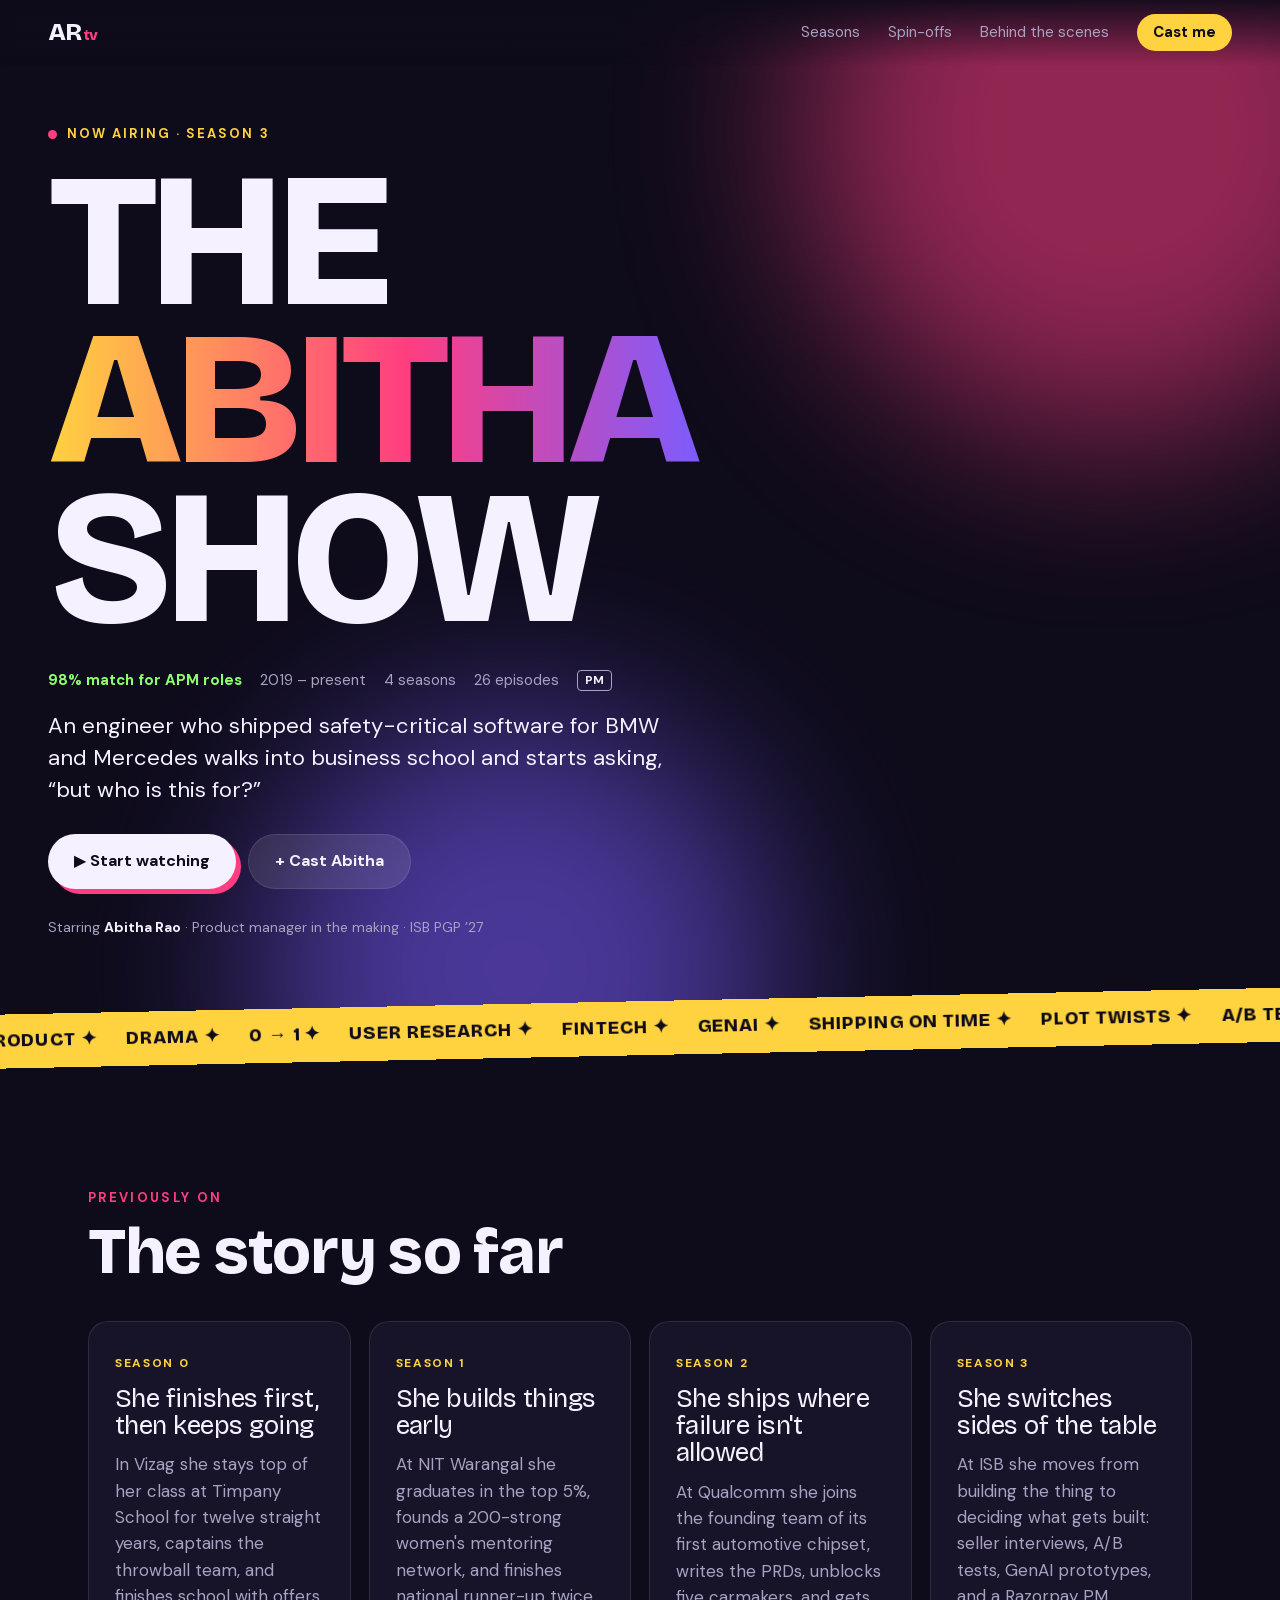
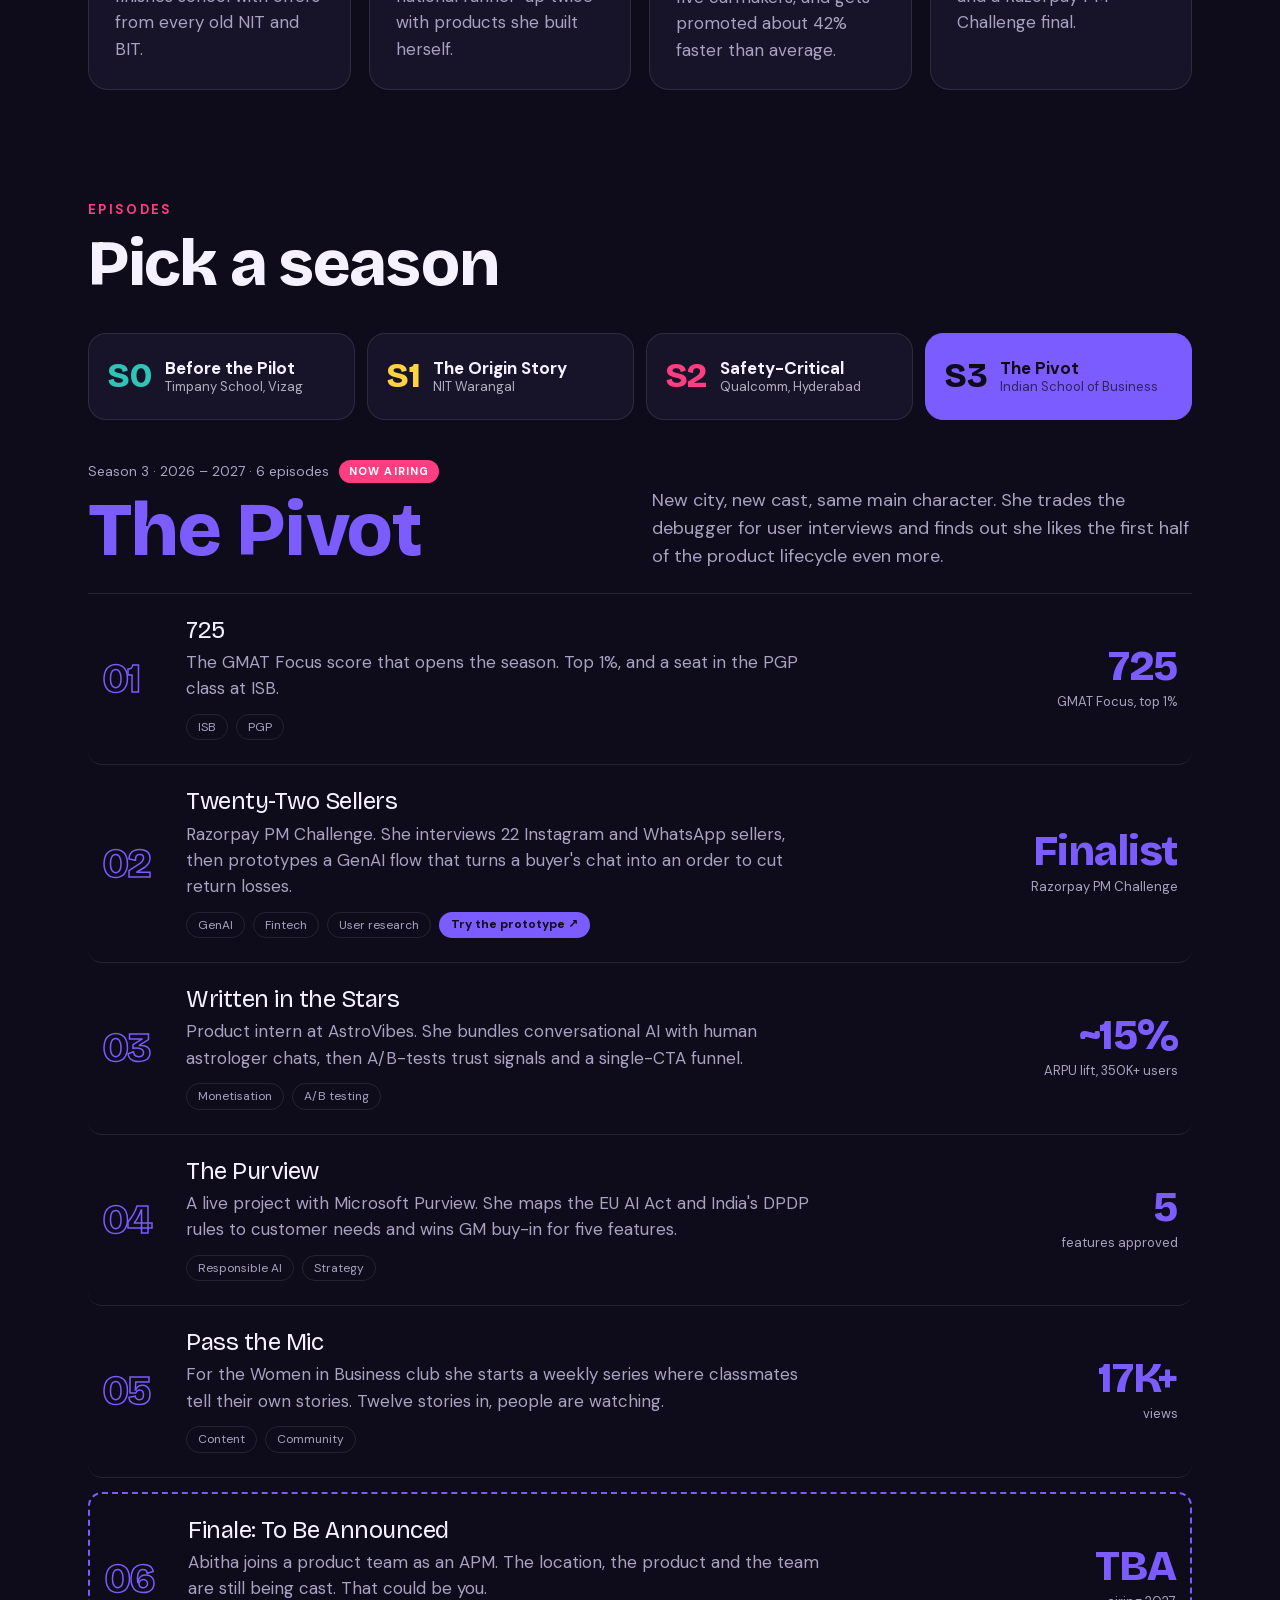
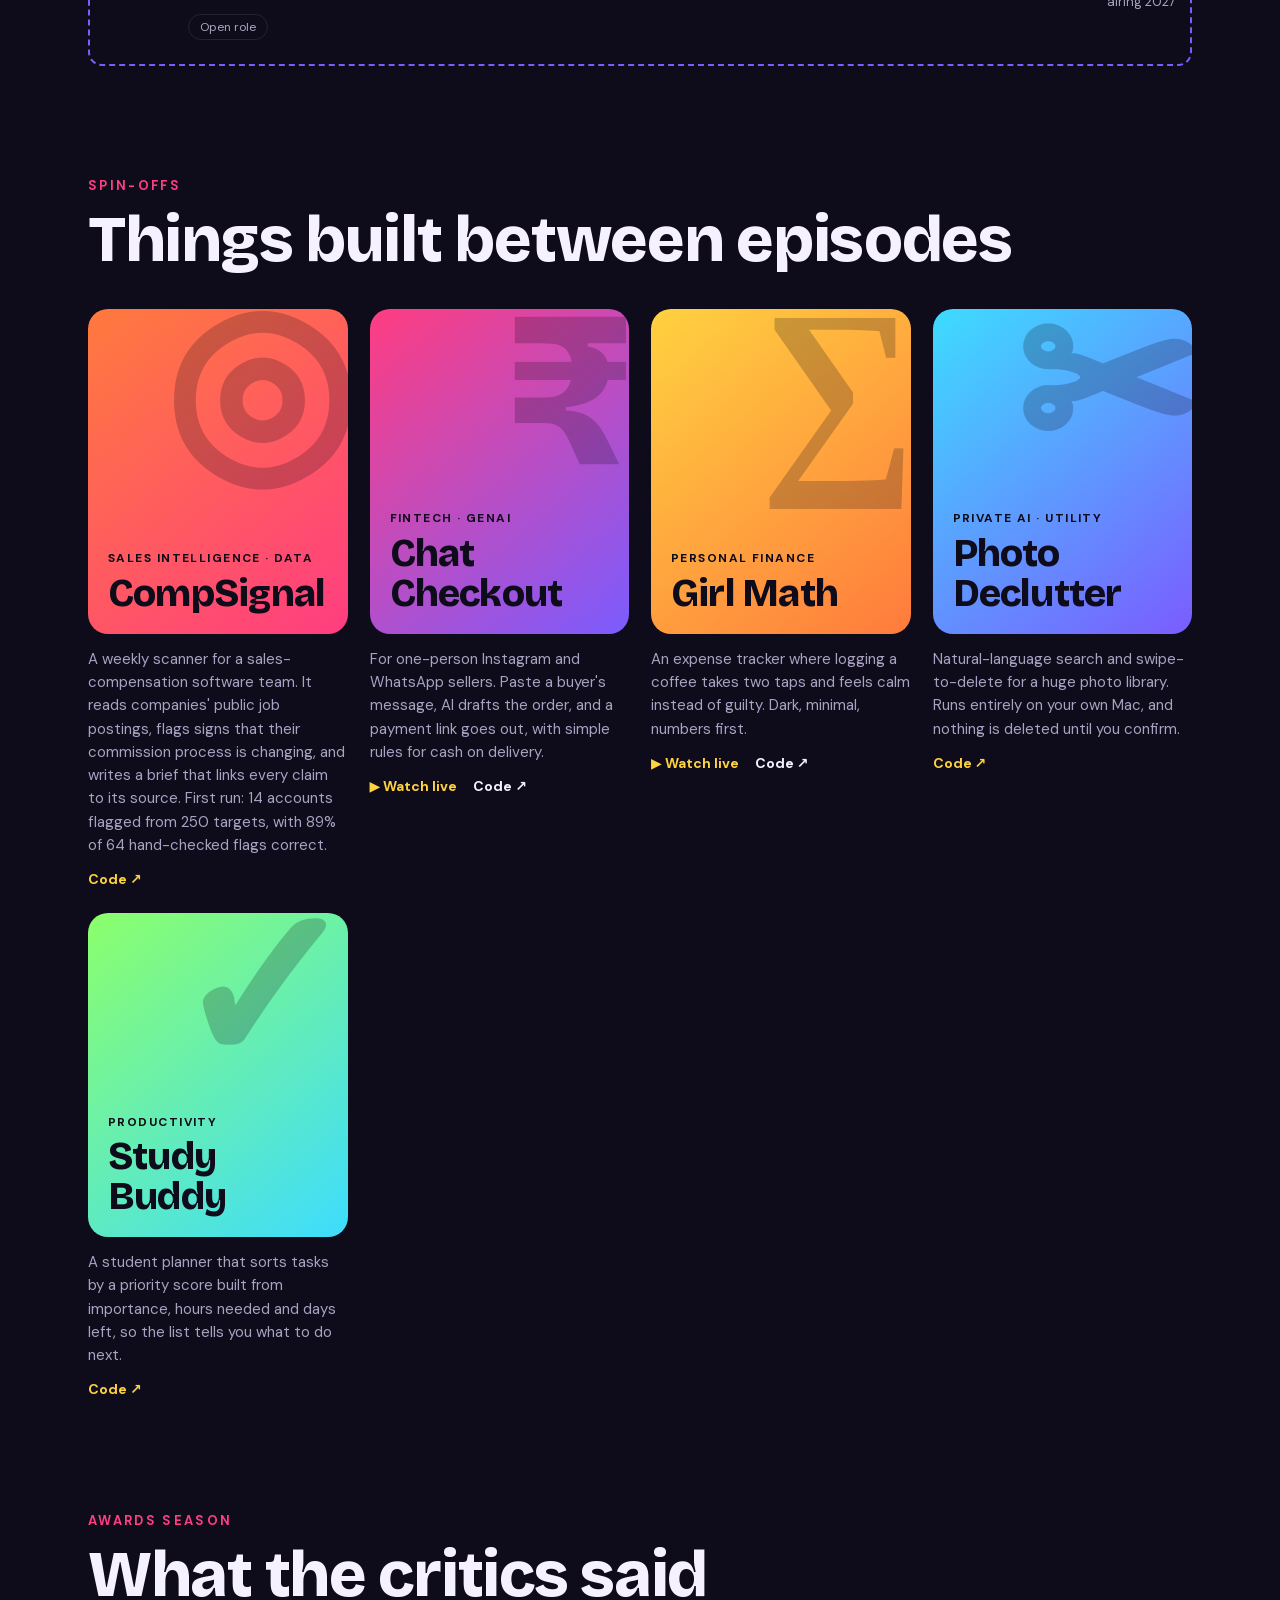
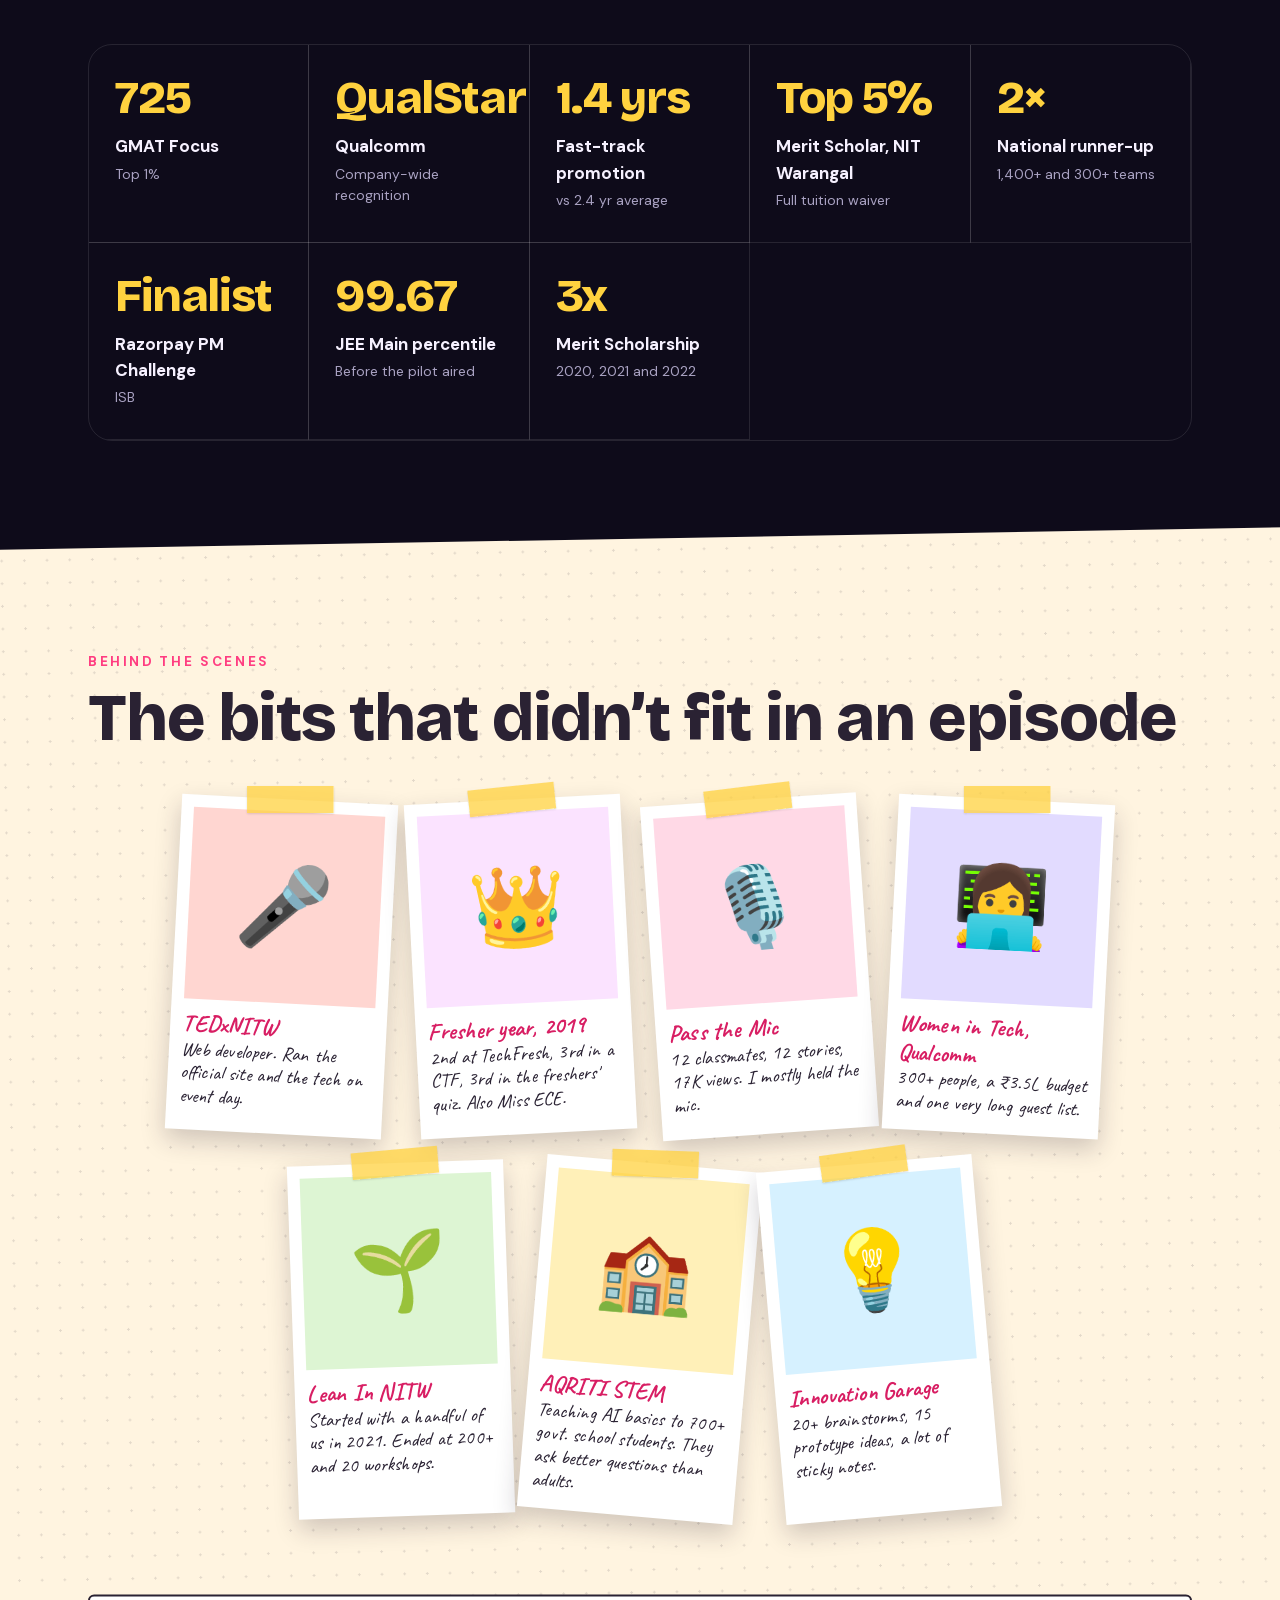
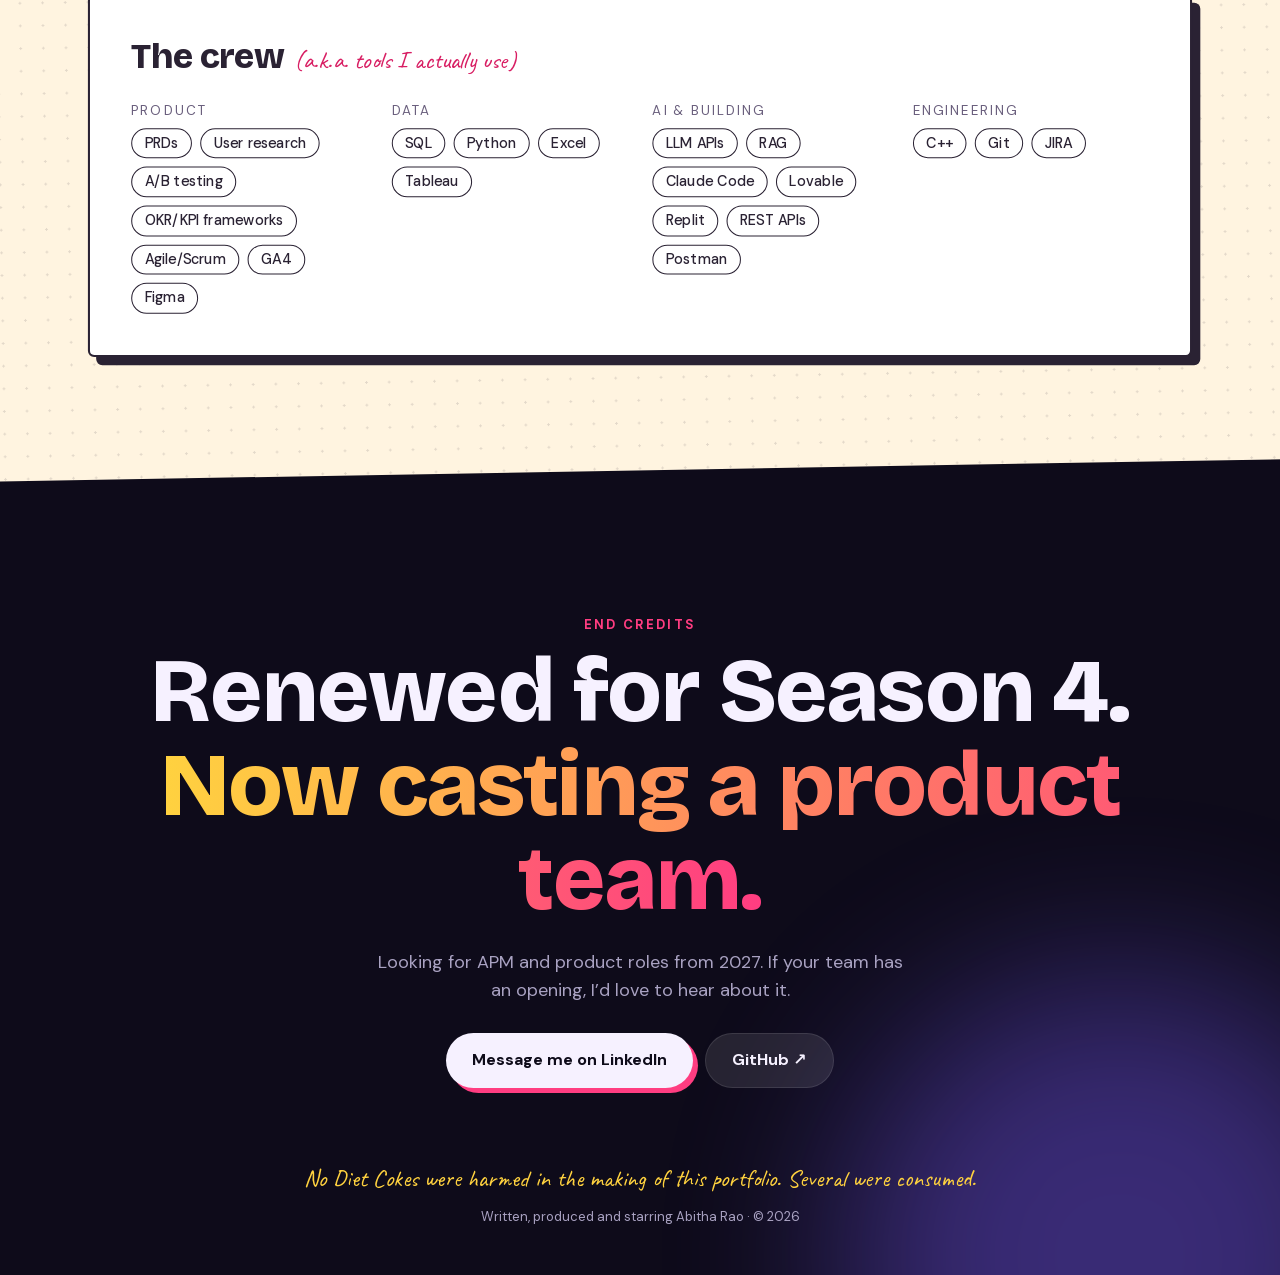
==== commit f7daf550: "Deploy site: Bharatanatyam episode" ====
--- a/index.html
+++ b/index.html
@@ -1 +1 @@
-<!DOCTYPE html><html lang="en" class="_0pVUyW_variable VEr6JG_variable qhs43G_variable"><head><meta charSet="utf-8"/><meta name="viewport" content="width=device-width, initial-scale=1"/><link rel="preload" href="/_next/static/media/3679aa72a9b9035f-s.p.0h6ig86gwutp4.woff2" as="font" crossorigin="" type="font/woff2"/><link rel="preload" href="/_next/static/media/660acf689794c992-s.p.2_mbdogr7ni8i.woff2" as="font" crossorigin="" type="font/woff2"/><link rel="preload" href="/_next/static/media/8056169c9d560660-s.p.41rroleoq1br7.woff2" as="font" crossorigin="" type="font/woff2"/><link rel="stylesheet" href="/_next/static/chunks/01e4cfctj1p4c.css" data-precedence="next"/><link rel="preload" as="script" fetchPriority="low" href="/_next/static/chunks/0j1we3cwg31qe.js"/><script src="/_next/static/chunks/1cuyxw6v18rxx.js" async=""></script><script src="/_next/static/chunks/39_j1bdzreq0m.js" async=""></script><script src="/_next/static/chunks/turbopack-2u1d16houkiyo.js" async=""></script><script src="/_next/static/chunks/3qfy96eoyh-ek.js" async=""></script><script src="/_next/static/chunks/35r_bditzy97j.js" async=""></script><meta name="next-size-adjust" content=""/><title>The Abitha Show</title><meta name="description" content="Abitha Rao&#x27;s product management portfolio, told as three seasons: NIT Warangal, Qualcomm and ISB."/><link rel="icon" href="/favicon.ico?favicon.117ezoe8m31dk.ico" sizes="48x48" type="image/x-icon"/><script src="/_next/static/chunks/0cz1d0mv5g_q7.js" noModule=""></script></head><body><div hidden=""><!--$--><!--/$--></div><main><header class="nav"><a href="#top" class="nav-logo">AR<span>tv</span></a><nav><a href="#seasons">Seasons</a><a href="#spinoffs">Spin-offs</a><a href="#bts">Behind the scenes</a><a href="#credits" class="nav-cta">Cast me</a></nav></header><section class="hero" id="top"><div class="blob blob-a"></div><div class="blob blob-b"></div><div class="hero-inner"><p class="eyebrow"><span class="dot"></span> Now airing · Season 3</p><h1 class="title"><span>The</span><span class="title-name">Abitha</span><span>Show</span></h1><p class="hero-meta"><b>98% match for APM roles</b><span>2019 – present</span><span>4<!-- --> seasons</span><span>25<!-- --> episodes</span><span class="rating">PM</span></p><p class="hero-tagline">An engineer who shipped safety-critical software for BMW and Mercedes walks into business school and starts asking, “but who is this for?”</p><div class="hero-actions"><a href="#seasons" class="btn btn-primary">▶ Start watching</a><a href="#credits" class="btn btn-ghost">+ Cast Abitha</a></div><p class="starring">Starring <strong>Abitha Rao</strong> · Product manager in the making · ISB PGP ’27</p></div></section><div class="ticker" aria-hidden="true"><div class="ticker-track"><span>Product<!-- --> ✦</span><span>Drama<!-- --> ✦</span><span>0 → 1<!-- --> ✦</span><span>User research<!-- --> ✦</span><span>Fintech<!-- --> ✦</span><span>GenAI<!-- --> ✦</span><span>Shipping on time<!-- --> ✦</span><span>Plot twists<!-- --> ✦</span><span>A/B tests<!-- --> ✦</span><span>Diet Coke<!-- --> ✦</span><span>Product<!-- --> ✦</span><span>Drama<!-- --> ✦</span><span>0 → 1<!-- --> ✦</span><span>User research<!-- --> ✦</span><span>Fintech<!-- --> ✦</span><span>GenAI<!-- --> ✦</span><span>Shipping on time<!-- --> ✦</span><span>Plot twists<!-- --> ✦</span><span>A/B tests<!-- --> ✦</span><span>Diet Coke<!-- --> ✦</span><span>Product<!-- --> ✦</span><span>Drama<!-- --> ✦</span><span>0 → 1<!-- --> ✦</span><span>User research<!-- --> ✦</span><span>Fintech<!-- --> ✦</span><span>GenAI<!-- --> ✦</span><span>Shipping on time<!-- --> ✦</span><span>Plot twists<!-- --> ✦</span><span>A/B tests<!-- --> ✦</span><span>Diet Coke<!-- --> ✦</span></div></div><section class="section" id="recap"><p class="section-kicker">Previously on</p><h2 class="section-title">The story so far</h2><div class="recap-grid"><article class="recap-card"><span>Season 0</span><h3>She finishes first, then keeps going</h3><p>In Vizag she stays top of her class at Timpany School for twelve straight years, captains the throwball team, and finishes school with offers from every old NIT and BIT.</p></article><article class="recap-card"><span>Season 1</span><h3>She builds things early</h3><p>At NIT Warangal she graduates in the top 5%, founds a 200-strong women&#x27;s mentoring network, and finishes national runner-up twice with products she built herself.</p></article><article class="recap-card"><span>Season 2</span><h3>She ships where failure isn&#x27;t allowed</h3><p>At Qualcomm she joins the founding team of its first automotive chipset, writes the PRDs, unblocks five carmakers, and gets promoted about 42% faster than average.</p></article><article class="recap-card"><span>Season 3</span><h3>She switches sides of the table</h3><p>At ISB she moves from building the thing to deciding what gets built: seller interviews, A/B tests, GenAI prototypes, and a Razorpay PM Challenge final.</p></article></div></section><section class="section" id="seasons"><p class="section-kicker">Episodes</p><h2 class="section-title">Pick a season</h2><div style="--season:#7B5CFF"><div class="season-tabs" role="tablist" aria-label="Seasons"><button role="tab" aria-selected="false" class="season-tab " style="--season:#2EC4B6"><span class="season-tab-num">S<!-- -->0</span><span class="season-tab-text"><strong>Before the Pilot</strong><small>Timpany School, Vizag</small></span></button><button role="tab" aria-selected="false" class="season-tab " style="--season:#FFD23F"><span class="season-tab-num">S<!-- -->1</span><span class="season-tab-text"><strong>The Origin Story</strong><small>NIT Warangal</small></span></button><button role="tab" aria-selected="false" class="season-tab " style="--season:#FF3D81"><span class="season-tab-num">S<!-- -->2</span><span class="season-tab-text"><strong>Safety-Critical</strong><small>Qualcomm, Hyderabad</small></span></button><button role="tab" aria-selected="true" class="season-tab is-active" style="--season:#7B5CFF"><span class="season-tab-num">S<!-- -->3</span><span class="season-tab-text"><strong>The Pivot</strong><small>Indian School of Business</small></span></button></div><div class="season-head"><div><p class="season-meta">Season <!-- -->3<!-- --> · <!-- -->2026 – 2027<!-- --> · <!-- -->6<!-- --> episodes<span class="live-pill">Now airing</span></p><h3 class="season-title">The Pivot</h3></div><p class="season-synopsis">New city, new cast, same main character. She trades the debugger for user interviews and finds out she likes the first half of the product lifecycle even more.</p></div><ol class="episodes"><li class="episode " style="animation-delay:0ms"><span class="ep-num">01</span><div class="ep-body"><h4>725</h4><p>The GMAT Focus score that opens the season. Top 1%, and a seat in the PGP class at ISB.</p><div class="ep-tags"><span>ISB</span><span>PGP</span></div></div><div class="ep-stat"><strong>725</strong><small>GMAT Focus, top 1%</small></div></li><li class="episode " style="animation-delay:50ms"><span class="ep-num">02</span><div class="ep-body"><h4>Twenty-Two Sellers</h4><p>Razorpay PM Challenge. She interviews 22 Instagram and WhatsApp sellers, then prototypes a GenAI flow that turns a buyer&#x27;s chat into an order to cut return losses.</p><div class="ep-tags"><span>GenAI</span><span>Fintech</span><span>User research</span><a href="https://razorpay-order-link.lovable.app" target="_blank" rel="noreferrer">Try the prototype<!-- --> ↗</a></div></div><div class="ep-stat"><strong>Finalist</strong><small>Razorpay PM Challenge</small></div></li><li class="episode " style="animation-delay:100ms"><span class="ep-num">03</span><div class="ep-body"><h4>Written in the Stars</h4><p>Product intern at AstroVibes. She bundles conversational AI with human astrologer chats, then A/B-tests trust signals and a single-CTA funnel.</p><div class="ep-tags"><span>Monetisation</span><span>A/B testing</span></div></div><div class="ep-stat"><strong>~15%</strong><small>ARPU lift, 350K+ users</small></div></li><li class="episode " style="animation-delay:150ms"><span class="ep-num">04</span><div class="ep-body"><h4>The Purview</h4><p>A live project with Microsoft Purview. She maps the EU AI Act and India&#x27;s DPDP rules to customer needs and wins GM buy-in for five features.</p><div class="ep-tags"><span>Responsible AI</span><span>Strategy</span></div></div><div class="ep-stat"><strong>5</strong><small>features approved</small></div></li><li class="episode " style="animation-delay:200ms"><span class="ep-num">05</span><div class="ep-body"><h4>Pass the Mic</h4><p>For the Women in Business club she starts a weekly series where classmates tell their own stories. Twelve stories in, people are watching.</p><div class="ep-tags"><span>Content</span><span>Community</span></div></div><div class="ep-stat"><strong>17K+</strong><small>views</small></div></li><li class="episode is-upcoming" style="animation-delay:250ms"><span class="ep-num">06</span><div class="ep-body"><h4>Finale: To Be Announced</h4><p>Abitha joins a product team as an APM. The location, the product and the team are still being cast. That could be you.</p><div class="ep-tags"><span>Open role</span></div></div><div class="ep-stat"><strong>TBA</strong><small>airing 2027</small></div></li></ol></div></section><section class="section" id="spinoffs"><p class="section-kicker">Spin-offs</p><h2 class="section-title">Things built between episodes</h2><div class="poster-grid"><article class="poster"><div class="poster-art" style="background:linear-gradient(140deg, #FF7A3D, #FF3D81)"><span class="poster-mark">◎</span><span class="poster-genre">Sales intelligence · Data</span><h3>CompSignal</h3></div><p>A weekly scanner for a sales-compensation software team. It reads companies&#x27; public job postings, flags signs that their commission process is changing, and writes a brief that links every claim to its source. First run: 14 accounts flagged from 250 targets, with 89% of 64 hand-checked flags correct.</p><div class="poster-links"><a href="https://github.com/Abitha-Rao/compsignal" target="_blank" rel="noreferrer">Code ↗</a></div></article><article class="poster"><div class="poster-art" style="background:linear-gradient(140deg, #FF3D81, #7B5CFF)"><span class="poster-mark">₹</span><span class="poster-genre">Fintech · GenAI</span><h3>Chat Checkout</h3></div><p>For one-person Instagram and WhatsApp sellers. Paste a buyer&#x27;s message, AI drafts the order, and a payment link goes out, with simple rules for cash on delivery.</p><div class="poster-links"><a href="https://razorpay-order-link.lovable.app" target="_blank" rel="noreferrer">▶ Watch live</a><a href="https://github.com/Abitha-Rao/Razorpay-SMB" target="_blank" rel="noreferrer">Code ↗</a></div></article><article class="poster"><div class="poster-art" style="background:linear-gradient(140deg, #FFD23F, #FF7A3D)"><span class="poster-mark">∑</span><span class="poster-genre">Personal finance</span><h3>Girl Math</h3></div><p>An expense tracker where logging a coffee takes two taps and feels calm instead of guilty. Dark, minimal, numbers first.</p><div class="poster-links"><a href="https://luxe-cents.lovable.app" target="_blank" rel="noreferrer">▶ Watch live</a><a href="https://github.com/Abitha-Rao/GirlMath" target="_blank" rel="noreferrer">Code ↗</a></div></article><article class="poster"><div class="poster-art" style="background:linear-gradient(140deg, #3DDCFF, #7B5CFF)"><span class="poster-mark">✂</span><span class="poster-genre">Private AI · Utility</span><h3>Photo Declutter</h3></div><p>Natural-language search and swipe-to-delete for a huge photo library. Runs entirely on your own Mac, and nothing is deleted until you confirm.</p><div class="poster-links"><a href="https://github.com/Abitha-Rao/gallery-declutter" target="_blank" rel="noreferrer">Code ↗</a></div></article><article class="poster"><div class="poster-art" style="background:linear-gradient(140deg, #8CFF6B, #3DDCFF)"><span class="poster-mark">✓</span><span class="poster-genre">Productivity</span><h3>Study Buddy</h3></div><p>A student planner that sorts tasks by a priority score built from importance, hours needed and days left, so the list tells you what to do next.</p><div class="poster-links"><a href="https://github.com/Abitha-Rao/Satchel-StudyPlanner" target="_blank" rel="noreferrer">Code ↗</a></div></article></div></section><section class="section" id="awards"><p class="section-kicker">Awards season</p><h2 class="section-title">What the critics said</h2><div class="awards-grid"><div class="award"><strong>725</strong><span>GMAT Focus</span><small>Top 1%</small></div><div class="award"><strong>QualStar</strong><span>Qualcomm</span><small>Company-wide recognition</small></div><div class="award"><strong>1.4 yrs</strong><span>Fast-track promotion</span><small>vs 2.4 yr average</small></div><div class="award"><strong>Top 5%</strong><span>Merit Scholar, NIT Warangal</span><small>Full tuition waiver</small></div><div class="award"><strong>2×</strong><span>National runner-up</span><small>1,400+ and 300+ teams</small></div><div class="award"><strong>Finalist</strong><span>Razorpay PM Challenge</span><small>ISB</small></div><div class="award"><strong>99.67</strong><span>JEE Main percentile</span><small>Before the pilot aired</small></div><div class="award"><strong>3x</strong><span>Merit Scholarship</span><small>2020, 2021 and 2022</small></div></div></section><section class="bts" id="bts"><div class="bts-inner"><p class="section-kicker">Behind the scenes</p><h2 class="section-title">The bits that didn’t fit in an episode</h2><div class="polaroids"><figure class="polaroid" style="--tilt:3deg"><span class="tape"></span><div class="polaroid-photo" style="background:#FFD6D1">🎤</div><figcaption><strong>TEDxNITW</strong>Web developer. Ran the official site and the tech on event day.</figcaption></figure><figure class="polaroid" style="--tilt:-3deg"><span class="tape"></span><div class="polaroid-photo" style="background:#FBE3FF">👑</div><figcaption><strong>Fresher year, 2019</strong>2nd at TechFresh, 3rd in a CTF, 3rd in the freshers&#x27; quiz. Also Miss ECE.</figcaption></figure><figure class="polaroid" style="--tilt:-4deg"><span class="tape"></span><div class="polaroid-photo" style="background:#FFD9E6">🎙️</div><figcaption><strong>Pass the Mic</strong>12 classmates, 12 stories, 17K views. I mostly held the mic.</figcaption></figure><figure class="polaroid" style="--tilt:3deg"><span class="tape"></span><div class="polaroid-photo" style="background:#E2DBFF">👩‍💻</div><figcaption><strong>Women in Tech, Qualcomm</strong>300+ people, a ₹3.5L budget and one very long guest list.</figcaption></figure><figure class="polaroid" style="--tilt:-2deg"><span class="tape"></span><div class="polaroid-photo" style="background:#DDF5D3">🌱</div><figcaption><strong>Lean In NITW</strong>Started with a handful of us in 2021. Ended at 200+ and 20 workshops.</figcaption></figure><figure class="polaroid" style="--tilt:5deg"><span class="tape"></span><div class="polaroid-photo" style="background:#FFF0B8">🏫</div><figcaption><strong>AQRITI STEM</strong>Teaching AI basics to 700+ govt. school students. They ask better questions than adults.</figcaption></figure><figure class="polaroid" style="--tilt:-5deg"><span class="tape"></span><div class="polaroid-photo" style="background:#D6F1FF">💡</div><figcaption><strong>Innovation Garage</strong>20+ brainstorms, 15 prototype ideas, a lot of sticky notes.</figcaption></figure></div><div class="crew"><h3>The crew</h3><p class="crew-note">(a.k.a. tools I actually use)</p><div class="crew-grid"><div><h4>Product</h4><ul><li>PRDs</li><li>User research</li><li>A/B testing</li><li>OKR/KPI frameworks</li><li>Agile/Scrum</li><li>GA4</li><li>Figma</li></ul></div><div><h4>Data</h4><ul><li>SQL</li><li>Python</li><li>Excel</li><li>Tableau</li></ul></div><div><h4>AI &amp; building</h4><ul><li>LLM APIs</li><li>RAG</li><li>Claude Code</li><li>Lovable</li><li>Replit</li><li>REST APIs</li><li>Postman</li></ul></div><div><h4>Engineering</h4><ul><li>C++</li><li>Git</li><li>JIRA</li></ul></div></div></div></div></section><footer class="credits" id="credits"><div class="blob blob-c"></div><p class="section-kicker">End credits</p><h2>Renewed for Season 4.<br/><em>Now casting a product team.</em></h2><p class="credits-sub">Looking for APM and product roles from 2027. If your team has an opening, I’d love to hear about it.</p><div class="hero-actions"><a href="https://www.linkedin.com/in/abitha-rao-5293401a7/" target="_blank" rel="noreferrer" class="btn btn-primary">Message me on LinkedIn</a><a href="https://github.com/Abitha-Rao" target="_blank" rel="noreferrer" class="btn btn-ghost">GitHub ↗</a></div><p class="disclaimer">No Diet Cokes were harmed in the making of this portfolio. Several were consumed.</p><p class="copyright">Written, produced and starring <!-- -->Abitha Rao<!-- --> · © 2026</p></footer></main><!--$--><!--/$--><script id="_R_">(globalThis["TURBOPACK"] || (globalThis["TURBOPACK"] = [])).push({"otherChunks":["static/chunks/0j1we3cwg31qe.js","static/chunks/1cuyxw6v18rxx.js","static/chunks/39_j1bdzreq0m.js"],"runtimeModuleIds":[94553]});</script><script src="/_next/static/chunks/0j1we3cwg31qe.js" async=""></script><script>(self.__next_f=self.__next_f||[]).push([0])</script><script>self.__next_f.push([1,"1:\"$Sreact.fragment\"\n2:\"/_next/static/chunks/3qfy96eoyh-ek.js\"\n3:I[39756,[\"$2\"],\"default\"]\n4:I[37457,[\"$2\"],\"default\"]\n18:\"ViewportBoundary\"\n19:I[97367,[\"$2\"],\"$18\"]\n1b:\"MetadataBoundary\"\n1c:I[97367,[\"$2\"],\"$1b\"]\n1d:\"$Sreact.suspense\"\n1f:I[68027,[\"$2\"],\"default\",1]\n:HL[\"/_next/static/chunks/01e4cfctj1p4c.css\",\"style\"]\n:HL[\"/_next/static/media/3679aa72a9b9035f-s.p.0h6ig86gwutp4.woff2\",\"font\",{\"crossOrigin\":\"\",\"type\":\"font/woff2\"}]\n:HL[\"/_next/static/media/660acf689794c992-s.p.2_mbdogr7ni8i.woff2\",\"font\",{\"crossOrigin\":\"\",\"type\":\"font/woff2\"}]\n:HL[\"/_next/static/media/8056169c9d560660-s.p.41rroleoq1br7.woff2\",\"font\",{\"crossOrigin\":\"\",\"type\":\"font/woff2\"}]\n"])</script><script>self.__next_f.push([1,"5:[[\"children\",{\"s\":\"__PAGE__\",\"h\":512,\"d\":{\"r\":[\"$\",\"$1\",\"c\",{\"children\":[[\"$\",\"main\",null,{\"children\":[[\"$\",\"header\",null,{\"className\":\"nav\",\"children\":[[\"$\",\"a\",null,{\"href\":\"#top\",\"className\":\"nav-logo\",\"children\":[\"AR\",[\"$\",\"span\",null,{\"children\":\"tv\"}]]}],[\"$\",\"nav\",null,{\"children\":[[\"$\",\"a\",null,{\"href\":\"#seasons\",\"children\":\"Seasons\"}],[\"$\",\"a\",null,{\"href\":\"#spinoffs\",\"children\":\"Spin-offs\"}],[\"$\",\"a\",null,{\"href\":\"#bts\",\"children\":\"Behind the scenes\"}],[\"$\",\"a\",null,{\"href\":\"#credits\",\"className\":\"nav-cta\",\"children\":\"Cast me\"}]]}]]}],[\"$\",\"section\",null,{\"className\":\"hero\",\"id\":\"top\",\"children\":[[\"$\",\"div\",null,{\"className\":\"blob blob-a\"}],[\"$\",\"div\",null,{\"className\":\"blob blob-b\"}],[\"$\",\"div\",null,{\"className\":\"hero-inner\",\"children\":[[\"$\",\"p\",null,{\"className\":\"eyebrow\",\"children\":[[\"$\",\"span\",null,{\"className\":\"dot\"}],\" Now airing · Season 3\"]}],[\"$\",\"h1\",null,{\"className\":\"title\",\"children\":[[\"$\",\"span\",null,{\"children\":\"The\"}],[\"$\",\"span\",null,{\"className\":\"title-name\",\"children\":\"Abitha\"}],[\"$\",\"span\",null,{\"children\":\"Show\"}]]}],[\"$\",\"p\",null,{\"className\":\"hero-meta\",\"children\":[[\"$\",\"b\",null,{\"children\":\"98% match for APM roles\"}],[\"$\",\"span\",null,{\"children\":\"2019 – present\"}],[\"$\",\"span\",null,{\"children\":[4,\" seasons\"]}],[\"$\",\"span\",null,{\"children\":[25,\" episodes\"]}],[\"$\",\"span\",null,{\"className\":\"rating\",\"children\":\"PM\"}]]}],[\"$\",\"p\",null,{\"className\":\"hero-tagline\",\"children\":\"An engineer who shipped safety-critical software for BMW and Mercedes walks into business school and starts asking, “but who is this for?”\"}],[\"$\",\"div\",null,{\"className\":\"hero-actions\",\"children\":[[\"$\",\"a\",null,{\"href\":\"#seasons\",\"className\":\"btn btn-primary\",\"children\":\"▶ Start watching\"}],[\"$\",\"a\",null,{\"href\":\"#credits\",\"className\":\"btn btn-ghost\",\"children\":\"+ Cast Abitha\"}]]}],[\"$\",\"p\",null,{\"className\":\"starring\",\"children\":[\"Starring \",[\"$\",\"strong\",null,{\"children\":\"Abitha Rao\"}],\" · Product manager in the making · ISB PGP ’27\"]}]]}]]}],[\"$\",\"div\",null,{\"className\":\"ticker\",\"aria-hidden\":\"true\",\"children\":[\"$\",\"div\",null,{\"className\":\"ticker-track\",\"children\":[[\"$\",\"span\",\"0\",{\"children\":[\"Product\",\" ✦\"]}],[\"$\",\"span\",\"1\",{\"children\":[\"Drama\",\" ✦\"]}],[\"$\",\"span\",\"2\",{\"children\":[\"0 → 1\",\" ✦\"]}],[\"$\",\"span\",\"3\",{\"children\":[\"User research\",\" ✦\"]}],[\"$\",\"span\",\"4\",{\"children\":[\"Fintech\",\" ✦\"]}],[\"$\",\"span\",\"5\",{\"children\":[\"GenAI\",\" ✦\"]}],[\"$\",\"span\",\"6\",{\"children\":[\"Shipping on time\",\" ✦\"]}],[\"$\",\"span\",\"7\",{\"children\":[\"Plot twists\",\" ✦\"]}],[\"$\",\"span\",\"8\",{\"children\":[\"A/B tests\",\" ✦\"]}],[\"$\",\"span\",\"9\",{\"children\":[\"Diet Coke\",\" ✦\"]}],[\"$\",\"span\",\"10\",{\"children\":[\"Product\",\" ✦\"]}],[\"$\",\"span\",\"11\",{\"children\":[\"Drama\",\" ✦\"]}],[\"$\",\"span\",\"12\",{\"children\":[\"0 → 1\",\" ✦\"]}],[\"$\",\"span\",\"13\",{\"children\":[\"User research\",\" ✦\"]}],[\"$\",\"span\",\"14\",{\"children\":[\"Fintech\",\" ✦\"]}],[\"$\",\"span\",\"15\",{\"children\":[\"GenAI\",\" ✦\"]}],[\"$\",\"span\",\"16\",{\"children\":[\"Shipping on time\",\" ✦\"]}],[\"$\",\"span\",\"17\",{\"children\":[\"Plot twists\",\" ✦\"]}],[\"$\",\"span\",\"18\",{\"children\":[\"A/B tests\",\" ✦\"]}],[\"$\",\"span\",\"19\",{\"children\":[\"Diet Coke\",\" ✦\"]}],\"$L6\",\"$L7\",\"$L8\",\"$L9\",\"$La\",\"$Lb\",\"$Lc\",\"$Ld\",\"$Le\",\"$Lf\"]}]}],\"$L10\",\"$L11\",\"$L12\",\"$L13\",\"$L14\",\"$L15\"]}],[\"$L16\"],\"$L17\"]}],\"p\":false,\"v\":null}}]]\n"])</script><script>self.__next_f.push([1,"0:{\"P\":null,\"c\":[\"\",\"\"],\"q\":\"\",\"i\":false,\"t\":{\"t\":{\"s\":\"\",\"h\":528,\"d\":{\"r\":[\"$\",\"$1\",\"c\",{\"children\":[[[\"$\",\"link\",\"0\",{\"rel\":\"stylesheet\",\"href\":\"/_next/static/chunks/01e4cfctj1p4c.css\",\"precedence\":\"next\",\"crossOrigin\":\"$undefined\",\"nonce\":\"$undefined\"}],[\"$\",\"script\",\"script-0\",{\"src\":\"/_next/static/chunks/3qfy96eoyh-ek.js\",\"async\":true,\"nonce\":\"$undefined\"}]],[\"$\",\"html\",null,{\"lang\":\"en\",\"className\":\"_0pVUyW_variable VEr6JG_variable qhs43G_variable\",\"children\":[\"$\",\"body\",null,{\"children\":[\"$\",\"$L3\",null,{\"parallelRouterKey\":\"children\",\"error\":\"$undefined\",\"errorStyles\":\"$undefined\",\"errorScripts\":\"$undefined\",\"template\":[\"$\",\"$L4\",null,{}],\"templateStyles\":\"$undefined\",\"templateScripts\":\"$undefined\",\"notFound\":[[[\"$\",\"title\",null,{\"children\":\"404: This page could not be found.\"}],[\"$\",\"div\",null,{\"style\":{\"fontFamily\":\"system-ui,\\\"Segoe UI\\\",Roboto,Helvetica,Arial,sans-serif,\\\"Apple Color Emoji\\\",\\\"Segoe UI Emoji\\\"\",\"height\":\"100vh\",\"textAlign\":\"center\",\"display\":\"flex\",\"flexDirection\":\"column\",\"alignItems\":\"center\",\"justifyContent\":\"center\"},\"children\":[\"$\",\"div\",null,{\"children\":[[\"$\",\"style\",null,{\"dangerouslySetInnerHTML\":{\"__html\":\"body{color:#000;background:#fff;margin:0}.next-error-h1{border-right:1px solid rgba(0,0,0,.3)}@media (prefers-color-scheme:dark){body{color:#fff;background:#000}.next-error-h1{border-right:1px solid rgba(255,255,255,.3)}}\"}}],[\"$\",\"h1\",null,{\"className\":\"next-error-h1\",\"style\":{\"display\":\"inline-block\",\"margin\":\"0 20px 0 0\",\"padding\":\"0 23px 0 0\",\"fontSize\":24,\"fontWeight\":500,\"verticalAlign\":\"top\",\"lineHeight\":\"49px\"},\"children\":404}],[\"$\",\"div\",null,{\"style\":{\"display\":\"inline-block\"},\"children\":[\"$\",\"h2\",null,{\"style\":{\"fontSize\":14,\"fontWeight\":400,\"lineHeight\":\"49px\",\"margin\":0},\"children\":\"This page could not be found.\"}]}]]}]}]],[]],\"forbidden\":\"$undefined\",\"unauthorized\":\"$undefined\"}]}]}]]}],\"p\":false,\"v\":null},\"c\":\"$Q5\"},\"h\":{\"r\":[\"$\",\"$1\",\"h\",{\"children\":[null,[\"$\",\"$L19\",null,{\"children\":\"$L1a\"}],[\"$\",\"$L1c\",null,{\"children\":[[\"$\",\"div\",null,{\"hidden\":true,\"children\":[\"$\",\"$1d\",null,{\"name\":\"Next.Metadata\",\"children\":\"$L1e\"}]}],null]}],[\"$\",\"meta\",null,{\"name\":\"next-size-adjust\",\"content\":\"\"}]]}],\"p\":false,\"v\":null}},\"m\":\"$undefined\",\"G\":[\"$1f\",[[\"$\",\"link\",\"0\",{\"rel\":\"stylesheet\",\"href\":\"/_next/static/chunks/01e4cfctj1p4c.css\",\"precedence\":\"next\",\"crossOrigin\":\"$undefined\",\"nonce\":\"$undefined\"}]]],\"S\":true,\"r\":\"$undefined\",\"s\":\"$undefined\",\"a\":\"$undefined\",\"l\":\"$undefined\",\"p\":\"$undefined\",\"d\":\"$undefined\",\"b\":\"ghcrDje4M1aNGBZOUfIUO\"}\n"])</script><script>self.__next_f.push([1,"20:\"/_next/static/chunks/35r_bditzy97j.js\"\n21:I[65065,[\"$2\",\"$20\"],\"default\"]\n22:I[97367,[\"$2\"],\"OutletBoundary\"]\n6:[\"$\",\"span\",\"20\",{\"children\":[\"Product\",\" ✦\"]}]\n7:[\"$\",\"span\",\"21\",{\"children\":[\"Drama\",\" ✦\"]}]\n8:[\"$\",\"span\",\"22\",{\"children\":[\"0 → 1\",\" ✦\"]}]\n9:[\"$\",\"span\",\"23\",{\"children\":[\"User research\",\" ✦\"]}]\na:[\"$\",\"span\",\"24\",{\"children\":[\"Fintech\",\" ✦\"]}]\nb:[\"$\",\"span\",\"25\",{\"children\":[\"GenAI\",\" ✦\"]}]\nc:[\"$\",\"span\",\"26\",{\"children\":[\"Shipping on time\",\" ✦\"]}]\nd:[\"$\",\"span\",\"27\",{\"children\":[\"Plot twists\",\" ✦\"]}]\ne:[\"$\",\"span\",\"28\",{\"children\":[\"A/B tests\",\" ✦\"]}]\nf:[\"$\",\"span\",\"29\",{\"children\":[\"Diet Coke\",\" ✦\"]}]\n"])</script><script>self.__next_f.push([1,"10:[\"$\",\"section\",null,{\"className\":\"section\",\"id\":\"recap\",\"children\":[[\"$\",\"p\",null,{\"className\":\"section-kicker\",\"children\":\"Previously on\"}],[\"$\",\"h2\",null,{\"className\":\"section-title\",\"children\":\"The story so far\"}],[\"$\",\"div\",null,{\"className\":\"recap-grid\",\"children\":[[\"$\",\"article\",\"Season 0\",{\"className\":\"recap-card\",\"children\":[[\"$\",\"span\",null,{\"children\":\"Season 0\"}],[\"$\",\"h3\",null,{\"children\":\"She finishes first, then keeps going\"}],[\"$\",\"p\",null,{\"children\":\"In Vizag she stays top of her class at Timpany School for twelve straight years, captains the throwball team, and finishes school with offers from every old NIT and BIT.\"}]]}],[\"$\",\"article\",\"Season 1\",{\"className\":\"recap-card\",\"children\":[[\"$\",\"span\",null,{\"children\":\"Season 1\"}],[\"$\",\"h3\",null,{\"children\":\"She builds things early\"}],[\"$\",\"p\",null,{\"children\":\"At NIT Warangal she graduates in the top 5%, founds a 200-strong women's mentoring network, and finishes national runner-up twice with products she built herself.\"}]]}],[\"$\",\"article\",\"Season 2\",{\"className\":\"recap-card\",\"children\":[[\"$\",\"span\",null,{\"children\":\"Season 2\"}],[\"$\",\"h3\",null,{\"children\":\"She ships where failure isn't allowed\"}],[\"$\",\"p\",null,{\"children\":\"At Qualcomm she joins the founding team of its first automotive chipset, writes the PRDs, unblocks five carmakers, and gets promoted about 42% faster than average.\"}]]}],[\"$\",\"article\",\"Season 3\",{\"className\":\"recap-card\",\"children\":[[\"$\",\"span\",null,{\"children\":\"Season 3\"}],[\"$\",\"h3\",null,{\"children\":\"She switches sides of the table\"}],[\"$\",\"p\",null,{\"children\":\"At ISB she moves from building the thing to deciding what gets built: seller interviews, A/B tests, GenAI prototypes, and a Razorpay PM Challenge final.\"}]]}]]}]]}]\n"])</script><script>self.__next_f.push([1,"11:[\"$\",\"section\",null,{\"className\":\"section\",\"id\":\"seasons\",\"children\":[[\"$\",\"p\",null,{\"className\":\"section-kicker\",\"children\":\"Episodes\"}],[\"$\",\"h2\",null,{\"className\":\"section-title\",\"children\":\"Pick a season\"}],[\"$\",\"$L21\",null,{\"seasons\":[{\"id\":\"s0\",\"number\":0,\"title\":\"Before the Pilot\",\"setting\":\"Timpany School, Vizag\",\"years\":\"Childhood – 2019\",\"synopsis\":\"A schoolgirl in Vizag keeps coming first, captains the throwball team, and has every old NIT and BIT to choose from by the end of it.\",\"color\":\"#2EC4B6\",\"episodes\":[{\"title\":\"Twelve Years Running\",\"logline\":\"Class valedictorian and General Proficiency Rank 1 at Timpany Secondary School, every year for twelve years in a row.\",\"stat\":\"12\",\"statLabel\":\"years at Rank 1\",\"tags\":[\"Academics\",\"Consistency\"]},{\"title\":\"Captain on the Court\",\"logline\":\"Captain of the school throwball team, on top of the rank-one report cards.\",\"stat\":\"Captain\",\"statLabel\":\"school throwball team\",\"tags\":[\"Sport\",\"Leadership\"]},{\"title\":\"Finale: Every Door Open\",\"logline\":\"99.67 percentile in JEE Main and 342/450 in BITSAT, both in 2019. Every old NIT and BIT offers her a seat, and she picks Warangal.\",\"stat\":\"99.67\",\"statLabel\":\"JEE Main percentile\",\"tags\":[\"JEE Main\",\"BITSAT\"]}]},{\"id\":\"s1\",\"number\":1,\"title\":\"The Origin Story\",\"setting\":\"NIT Warangal\",\"years\":\"2019 – 2023\",\"synopsis\":\"An electronics undergrad keeps getting distracted by a better question than “how does it work?”, namely “who needs it?”\",\"color\":\"#FFD23F\",\"episodes\":[{\"title\":\"Pilot: Go Corona Go\",\"logline\":\"Lockdown, 2020. She builds an interactive game that teaches hand hygiene to students at her old school, Timpany. First product, first users.\",\"stat\":\"300+\",\"statLabel\":\"students played\",\"tags\":[\"Python\",\"Social impact\"],\"link\":{\"label\":\"See the code\",\"href\":\"https://github.com/Abitha-Rao/GoCoronaGo\"}},{\"title\":\"Lean In\",\"logline\":\"She founds the Lean In chapter on campus, builds a mentor-mentee network, and runs career workshops and financial literacy sessions for young girls.\",\"stat\":\"200+\",\"statLabel\":\"women in the network\",\"tags\":[\"Founder\",\"Community\"]},{\"title\":\"Five Thousand Students\",\"logline\":\"As UI/UX designer on the App Team she wireframes and user-tests the campus app so finding an event stops being a treasure hunt.\",\"stat\":\"5K+\",\"statLabel\":\"students served\",\"tags\":[\"UX\",\"User testing\"]},{\"title\":\"The Heist\",\"logline\":\"Case-O-Heist, BIT Sindri. Her team pitches an ML model that scores credit risk for peer-to-peer lending and walks out with the prize money.\",\"stat\":\"Top 2\",\"statLabel\":\"of 300+ teams\",\"tags\":[\"Fintech\",\"ML\",\"Case comp\"]},{\"title\":\"Ikshana\",\"logline\":\"A gamified app that helps visually impaired children aged 3 to 10 build listening and memory skills, shaped by conversations with their parents. It places second at the All-India Open Innovation Challenge and is offered funding and incubation.\",\"stat\":\"Top 2\",\"statLabel\":\"of 1,400+ teams\",\"tags\":[\"0→1\",\"User interviews\",\"Incubated\"]},{\"title\":\"1.3 Seconds\",\"logline\":\"Summer internship at Qualcomm. A lag that makes XR users queasy drops from 1.3s to 0.8s, ships to 10+ flagship chipsets, and earns her a full-time offer.\",\"stat\":\"38%\",\"statLabel\":\"less latency\",\"tags\":[\"Qualcomm\",\"Internship\"]},{\"title\":\"The Calculator\",\"logline\":\"Second internship. She builds a compute-performance calculator that twelve engineers adopt, because nobody enjoys measuring by hand.\",\"stat\":\"96%\",\"statLabel\":\"less measuring time\",\"tags\":[\"Tooling\",\"Adoption\"]},{\"title\":\"Finale: The General Secretary\",\"logline\":\"Executive in first year, Joint Secretary in third, then elected General Secretary of the ECE Association, the bridge between faculty and 700+ students. She graduates a Merit Scholar with a full tuition waiver.\",\"stat\":\"80+\",\"statLabel\":\"events executed\",\"tags\":[\"Leadership\",\"Top 5%\"]}]},{\"id\":\"s2\",\"number\":2,\"title\":\"Safety-Critical\",\"setting\":\"Qualcomm, Hyderabad\",\"years\":\"2023 – 2026\",\"synopsis\":\"A founding-team engineer on Qualcomm's first automotive chipset learns that the hard part is rarely the code. It's five carmakers, three teams and one deadline.\",\"color\":\"#FF3D81\",\"episodes\":[{\"title\":\"Zero to One\",\"logline\":\"She builds a core subsystem from scratch. The architecture is adopted across the first three flagship product lines.\",\"stat\":\"0→1\",\"statLabel\":\"across 3 product lines\",\"tags\":[\"Platform\",\"Ownership\"]},{\"title\":\"ASIL-D\",\"logline\":\"Shipping under ISO 26262 ASIL-D, the strictest safety standard in the industry. “It mostly works” is not a release criterion.\",\"stat\":\"99%\",\"statLabel\":\"code coverage\",\"tags\":[\"Compliance\",\"Quality\"]},{\"title\":\"The Hotfix\",\"logline\":\"A multi-million-dollar milestone is about to slip. She lines up critical hotfixes across teams and the date holds.\",\"stat\":\"2 wks\",\"statLabel\":\"of delay averted\",\"tags\":[\"Risk\",\"Cross-team\"]},{\"title\":\"The PRDs\",\"logline\":\"Five customer-requested features, each with a PRD and acceptance criteria she wrote, delivered across three teams. Two releases land ahead of plan.\",\"stat\":\"25%\",\"statLabel\":\"faster releases\",\"tags\":[\"Product\",\"Delivery\"]},{\"title\":\"41 to 78\",\"logline\":\"Release quality is stuck at 41%. Two months and twenty failing checks later, the compliance issues are gone.\",\"stat\":\"41→78%\",\"statLabel\":\"release quality\",\"tags\":[\"Metrics\",\"Data\"]},{\"title\":\"Twenty-Four Hours\",\"logline\":\"A P0 blocker turns up during Volkswagen's pre-launch validation. She solves it on her own before the next day ends.\",\"stat\":\"24 hrs\",\"statLabel\":\"to clear a P0\",\"tags\":[\"Customer\",\"Crisis\"]},{\"title\":\"700 Milliseconds\",\"logline\":\"A latency spike is holding up Li Auto's timeline. She finds the root cause and wins QualStar, Qualcomm's company-wide recognition.\",\"stat\":\"QualStar\",\"statLabel\":\"company-wide award\",\"tags\":[\"Debugging\",\"Award\"]},{\"title\":\"Finale: Fast Track\",\"logline\":\"Validating 15+ modules ahead of each release cuts client escalations by 80%. The promotion arrives in 1.4 years against the usual 2.4.\",\"stat\":\"42%\",\"statLabel\":\"faster promotion\",\"tags\":[\"Stakeholders\",\"Promotion\"]}]},{\"id\":\"s3\",\"number\":3,\"title\":\"The Pivot\",\"setting\":\"Indian School of Business\",\"years\":\"2026 – 2027\",\"status\":\"Now airing\",\"synopsis\":\"New city, new cast, same main character. She trades the debugger for user interviews and finds out she likes the first half of the product lifecycle even more.\",\"color\":\"#7B5CFF\",\"episodes\":[{\"title\":\"725\",\"logline\":\"The GMAT Focus score that opens the season. Top 1%, and a seat in the PGP class at ISB.\",\"stat\":\"725\",\"statLabel\":\"GMAT Focus, top 1%\",\"tags\":[\"ISB\",\"PGP\"]},{\"title\":\"Twenty-Two Sellers\",\"logline\":\"Razorpay PM Challenge. She interviews 22 Instagram and WhatsApp sellers, then prototypes a GenAI flow that turns a buyer's chat into an order to cut return losses.\",\"stat\":\"Finalist\",\"statLabel\":\"Razorpay PM Challenge\",\"tags\":[\"GenAI\",\"Fintech\",\"User research\"],\"link\":{\"label\":\"Try the prototype\",\"href\":\"https://razorpay-order-link.lovable.app\"}},{\"title\":\"Written in the Stars\",\"logline\":\"Product intern at AstroVibes. She bundles conversational AI with human astrologer chats, then A/B-tests trust signals and a single-CTA funnel.\",\"stat\":\"~15%\",\"statLabel\":\"ARPU lift, 350K+ users\",\"tags\":[\"Monetisation\",\"A/B testing\"]},{\"title\":\"The Purview\",\"logline\":\"A live project with Microsoft Purview. She maps the EU AI Act and India's DPDP rules to customer needs and wins GM buy-in for five features.\",\"stat\":\"5\",\"statLabel\":\"features approved\",\"tags\":[\"Responsible AI\",\"Strategy\"]},{\"title\":\"Pass the Mic\",\"logline\":\"For the Women in Business club she starts a weekly series where classmates tell their own stories. Twelve stories in, people are watching.\",\"stat\":\"17K+\",\"statLabel\":\"views\",\"tags\":[\"Content\",\"Community\"]},{\"title\":\"Finale: To Be Announced\",\"logline\":\"Abitha joins a product team as an APM. The location, the product and the team are still being cast. That could be you.\",\"stat\":\"TBA\",\"statLabel\":\"airing 2027\",\"tags\":[\"Open role\"],\"upcoming\":true}]}]}]]}]\n"])</script><script>self.__next_f.push([1,"12:[\"$\",\"section\",null,{\"className\":\"section\",\"id\":\"spinoffs\",\"children\":[[\"$\",\"p\",null,{\"className\":\"section-kicker\",\"children\":\"Spin-offs\"}],[\"$\",\"h2\",null,{\"className\":\"section-title\",\"children\":\"Things built between episodes\"}],[\"$\",\"div\",null,{\"className\":\"poster-grid\",\"children\":[[\"$\",\"article\",\"CompSignal\",{\"className\":\"poster\",\"children\":[[\"$\",\"div\",null,{\"className\":\"poster-art\",\"style\":{\"background\":\"linear-gradient(140deg, #FF7A3D, #FF3D81)\"},\"children\":[[\"$\",\"span\",null,{\"className\":\"poster-mark\",\"children\":\"◎\"}],[\"$\",\"span\",null,{\"className\":\"poster-genre\",\"children\":\"Sales intelligence · Data\"}],[\"$\",\"h3\",null,{\"children\":\"CompSignal\"}]]}],[\"$\",\"p\",null,{\"children\":\"A weekly scanner for a sales-compensation software team. It reads companies' public job postings, flags signs that their commission process is changing, and writes a brief that links every claim to its source. First run: 14 accounts flagged from 250 targets, with 89% of 64 hand-checked flags correct.\"}],[\"$\",\"div\",null,{\"className\":\"poster-links\",\"children\":[\"$undefined\",[\"$\",\"a\",null,{\"href\":\"https://github.com/Abitha-Rao/compsignal\",\"target\":\"_blank\",\"rel\":\"noreferrer\",\"children\":\"Code ↗\"}]]}]]}],[\"$\",\"article\",\"Chat Checkout\",{\"className\":\"poster\",\"children\":[[\"$\",\"div\",null,{\"className\":\"poster-art\",\"style\":{\"background\":\"linear-gradient(140deg, #FF3D81, #7B5CFF)\"},\"children\":[[\"$\",\"span\",null,{\"className\":\"poster-mark\",\"children\":\"₹\"}],[\"$\",\"span\",null,{\"className\":\"poster-genre\",\"children\":\"Fintech · GenAI\"}],[\"$\",\"h3\",null,{\"children\":\"Chat Checkout\"}]]}],[\"$\",\"p\",null,{\"children\":\"For one-person Instagram and WhatsApp sellers. Paste a buyer's message, AI drafts the order, and a payment link goes out, with simple rules for cash on delivery.\"}],[\"$\",\"div\",null,{\"className\":\"poster-links\",\"children\":[[\"$\",\"a\",null,{\"href\":\"https://razorpay-order-link.lovable.app\",\"target\":\"_blank\",\"rel\":\"noreferrer\",\"children\":\"▶ Watch live\"}],[\"$\",\"a\",null,{\"href\":\"https://github.com/Abitha-Rao/Razorpay-SMB\",\"target\":\"_blank\",\"rel\":\"noreferrer\",\"children\":\"Code ↗\"}]]}]]}],[\"$\",\"article\",\"Girl Math\",{\"className\":\"poster\",\"children\":[[\"$\",\"div\",null,{\"className\":\"poster-art\",\"style\":{\"background\":\"linear-gradient(140deg, #FFD23F, #FF7A3D)\"},\"children\":[[\"$\",\"span\",null,{\"className\":\"poster-mark\",\"children\":\"∑\"}],[\"$\",\"span\",null,{\"className\":\"poster-genre\",\"children\":\"Personal finance\"}],[\"$\",\"h3\",null,{\"children\":\"Girl Math\"}]]}],[\"$\",\"p\",null,{\"children\":\"An expense tracker where logging a coffee takes two taps and feels calm instead of guilty. Dark, minimal, numbers first.\"}],[\"$\",\"div\",null,{\"className\":\"poster-links\",\"children\":[[\"$\",\"a\",null,{\"href\":\"https://luxe-cents.lovable.app\",\"target\":\"_blank\",\"rel\":\"noreferrer\",\"children\":\"▶ Watch live\"}],[\"$\",\"a\",null,{\"href\":\"https://github.com/Abitha-Rao/GirlMath\",\"target\":\"_blank\",\"rel\":\"noreferrer\",\"children\":\"Code ↗\"}]]}]]}],[\"$\",\"article\",\"Photo Declutter\",{\"className\":\"poster\",\"children\":[[\"$\",\"div\",null,{\"className\":\"poster-art\",\"style\":{\"background\":\"linear-gradient(140deg, #3DDCFF, #7B5CFF)\"},\"children\":[[\"$\",\"span\",null,{\"className\":\"poster-mark\",\"children\":\"✂\"}],[\"$\",\"span\",null,{\"className\":\"poster-genre\",\"children\":\"Private AI · Utility\"}],[\"$\",\"h3\",null,{\"children\":\"Photo Declutter\"}]]}],[\"$\",\"p\",null,{\"children\":\"Natural-language search and swipe-to-delete for a huge photo library. Runs entirely on your own Mac, and nothing is deleted until you confirm.\"}],[\"$\",\"div\",null,{\"className\":\"poster-links\",\"children\":[\"$undefined\",[\"$\",\"a\",null,{\"href\":\"https://github.com/Abitha-Rao/gallery-declutter\",\"target\":\"_blank\",\"rel\":\"noreferrer\",\"children\":\"Code ↗\"}]]}]]}],[\"$\",\"article\",\"Study Buddy\",{\"className\":\"poster\",\"children\":[[\"$\",\"div\",null,{\"className\":\"poster-art\",\"style\":{\"background\":\"linear-gradient(140deg, #8CFF6B, #3DDCFF)\"},\"children\":[[\"$\",\"span\",null,{\"className\":\"poster-mark\",\"children\":\"✓\"}],[\"$\",\"span\",null,{\"className\":\"poster-genre\",\"children\":\"Productivity\"}],[\"$\",\"h3\",null,{\"children\":\"Study Buddy\"}]]}],[\"$\",\"p\",null,{\"children\":\"A student planner that sorts tasks by a priority score built from importance, hours needed and days left, so the list tells you what to do next.\"}],[\"$\",\"div\",null,{\"className\":\"poster-links\",\"children\":[\"$undefined\",[\"$\",\"a\",null,{\"href\":\"https://github.com/Abitha-Rao/Satchel-StudyPlanner\",\"target\":\"_blank\",\"rel\":\"noreferrer\",\"children\":\"Code ↗\"}]]}]]}]]}]]}]\n"])</script><script>self.__next_f.push([1,"13:[\"$\",\"section\",null,{\"className\":\"section\",\"id\":\"awards\",\"children\":[[\"$\",\"p\",null,{\"className\":\"section-kicker\",\"children\":\"Awards season\"}],[\"$\",\"h2\",null,{\"className\":\"section-title\",\"children\":\"What the critics said\"}],[\"$\",\"div\",null,{\"className\":\"awards-grid\",\"children\":[[\"$\",\"div\",\"GMAT Focus\",{\"className\":\"award\",\"children\":[[\"$\",\"strong\",null,{\"children\":\"725\"}],[\"$\",\"span\",null,{\"children\":\"GMAT Focus\"}],[\"$\",\"small\",null,{\"children\":\"Top 1%\"}]]}],[\"$\",\"div\",\"Qualcomm\",{\"className\":\"award\",\"children\":[[\"$\",\"strong\",null,{\"children\":\"QualStar\"}],[\"$\",\"span\",null,{\"children\":\"Qualcomm\"}],[\"$\",\"small\",null,{\"children\":\"Company-wide recognition\"}]]}],[\"$\",\"div\",\"Fast-track promotion\",{\"className\":\"award\",\"children\":[[\"$\",\"strong\",null,{\"children\":\"1.4 yrs\"}],[\"$\",\"span\",null,{\"children\":\"Fast-track promotion\"}],[\"$\",\"small\",null,{\"children\":\"vs 2.4 yr average\"}]]}],[\"$\",\"div\",\"Merit Scholar, NIT Warangal\",{\"className\":\"award\",\"children\":[[\"$\",\"strong\",null,{\"children\":\"Top 5%\"}],[\"$\",\"span\",null,{\"children\":\"Merit Scholar, NIT Warangal\"}],[\"$\",\"small\",null,{\"children\":\"Full tuition waiver\"}]]}],[\"$\",\"div\",\"National runner-up\",{\"className\":\"award\",\"children\":[[\"$\",\"strong\",null,{\"children\":\"2×\"}],[\"$\",\"span\",null,{\"children\":\"National runner-up\"}],[\"$\",\"small\",null,{\"children\":\"1,400+ and 300+ teams\"}]]}],[\"$\",\"div\",\"Razorpay PM Challenge\",{\"className\":\"award\",\"children\":[[\"$\",\"strong\",null,{\"children\":\"Finalist\"}],[\"$\",\"span\",null,{\"children\":\"Razorpay PM Challenge\"}],[\"$\",\"small\",null,{\"children\":\"ISB\"}]]}],[\"$\",\"div\",\"JEE Main percentile\",{\"className\":\"award\",\"children\":[[\"$\",\"strong\",null,{\"children\":\"99.67\"}],[\"$\",\"span\",null,{\"children\":\"JEE Main percentile\"}],[\"$\",\"small\",null,{\"children\":\"Before the pilot aired\"}]]}],[\"$\",\"div\",\"Merit Scholarship\",{\"className\":\"award\",\"children\":[[\"$\",\"strong\",null,{\"children\":\"3x\"}],[\"$\",\"span\",null,{\"children\":\"Merit Scholarship\"}],[\"$\",\"small\",null,{\"children\":\"2020, 2021 and 2022\"}]]}]]}]]}]\n"])</script><script>self.__next_f.push([1,"14:[\"$\",\"section\",null,{\"className\":\"bts\",\"id\":\"bts\",\"children\":[\"$\",\"div\",null,{\"className\":\"bts-inner\",\"children\":[[\"$\",\"p\",null,{\"className\":\"section-kicker\",\"children\":\"Behind the scenes\"}],[\"$\",\"h2\",null,{\"className\":\"section-title\",\"children\":\"The bits that didn’t fit in an episode\"}],[\"$\",\"div\",null,{\"className\":\"polaroids\",\"children\":[[\"$\",\"figure\",\"TEDxNITW\",{\"className\":\"polaroid\",\"style\":{\"--tilt\":\"3deg\"},\"children\":[[\"$\",\"span\",null,{\"className\":\"tape\"}],[\"$\",\"div\",null,{\"className\":\"polaroid-photo\",\"style\":{\"background\":\"#FFD6D1\"},\"children\":\"🎤\"}],[\"$\",\"figcaption\",null,{\"children\":[[\"$\",\"strong\",null,{\"children\":\"TEDxNITW\"}],\"Web developer. Ran the official site and the tech on event day.\"]}]]}],[\"$\",\"figure\",\"Fresher year, 2019\",{\"className\":\"polaroid\",\"style\":{\"--tilt\":\"-3deg\"},\"children\":[[\"$\",\"span\",null,{\"className\":\"tape\"}],[\"$\",\"div\",null,{\"className\":\"polaroid-photo\",\"style\":{\"background\":\"#FBE3FF\"},\"children\":\"👑\"}],[\"$\",\"figcaption\",null,{\"children\":[[\"$\",\"strong\",null,{\"children\":\"Fresher year, 2019\"}],\"2nd at TechFresh, 3rd in a CTF, 3rd in the freshers' quiz. Also Miss ECE.\"]}]]}],[\"$\",\"figure\",\"Pass the Mic\",{\"className\":\"polaroid\",\"style\":{\"--tilt\":\"-4deg\"},\"children\":[[\"$\",\"span\",null,{\"className\":\"tape\"}],[\"$\",\"div\",null,{\"className\":\"polaroid-photo\",\"style\":{\"background\":\"#FFD9E6\"},\"children\":\"🎙️\"}],[\"$\",\"figcaption\",null,{\"children\":[[\"$\",\"strong\",null,{\"children\":\"Pass the Mic\"}],\"12 classmates, 12 stories, 17K views. I mostly held the mic.\"]}]]}],[\"$\",\"figure\",\"Women in Tech, Qualcomm\",{\"className\":\"polaroid\",\"style\":{\"--tilt\":\"3deg\"},\"children\":[[\"$\",\"span\",null,{\"className\":\"tape\"}],[\"$\",\"div\",null,{\"className\":\"polaroid-photo\",\"style\":{\"background\":\"#E2DBFF\"},\"children\":\"👩‍💻\"}],[\"$\",\"figcaption\",null,{\"children\":[[\"$\",\"strong\",null,{\"children\":\"Women in Tech, Qualcomm\"}],\"300+ people, a ₹3.5L budget and one very long guest list.\"]}]]}],[\"$\",\"figure\",\"Lean In NITW\",{\"className\":\"polaroid\",\"style\":{\"--tilt\":\"-2deg\"},\"children\":[[\"$\",\"span\",null,{\"className\":\"tape\"}],[\"$\",\"div\",null,{\"className\":\"polaroid-photo\",\"style\":{\"background\":\"#DDF5D3\"},\"children\":\"🌱\"}],[\"$\",\"figcaption\",null,{\"children\":[[\"$\",\"strong\",null,{\"children\":\"Lean In NITW\"}],\"Started with a handful of us in 2021. Ended at 200+ and 20 workshops.\"]}]]}],[\"$\",\"figure\",\"AQRITI STEM\",{\"className\":\"polaroid\",\"style\":{\"--tilt\":\"5deg\"},\"children\":[[\"$\",\"span\",null,{\"className\":\"tape\"}],[\"$\",\"div\",null,{\"className\":\"polaroid-photo\",\"style\":{\"background\":\"#FFF0B8\"},\"children\":\"🏫\"}],[\"$\",\"figcaption\",null,{\"children\":[[\"$\",\"strong\",null,{\"children\":\"AQRITI STEM\"}],\"Teaching AI basics to 700+ govt. school students. They ask better questions than adults.\"]}]]}],[\"$\",\"figure\",\"Innovation Garage\",{\"className\":\"polaroid\",\"style\":{\"--tilt\":\"-5deg\"},\"children\":[[\"$\",\"span\",null,{\"className\":\"tape\"}],[\"$\",\"div\",null,{\"className\":\"polaroid-photo\",\"style\":{\"background\":\"#D6F1FF\"},\"children\":\"💡\"}],[\"$\",\"figcaption\",null,{\"children\":[[\"$\",\"strong\",null,{\"children\":\"Innovation Garage\"}],\"20+ brainstorms, 15 prototype ideas, a lot of sticky notes.\"]}]]}]]}],[\"$\",\"div\",null,{\"className\":\"crew\",\"children\":[[\"$\",\"h3\",null,{\"children\":\"The crew\"}],[\"$\",\"p\",null,{\"className\":\"crew-note\",\"children\":\"(a.k.a. tools I actually use)\"}],[\"$\",\"div\",null,{\"className\":\"crew-grid\",\"children\":[[\"$\",\"div\",\"Product\",{\"children\":[[\"$\",\"h4\",null,{\"children\":\"Product\"}],[\"$\",\"ul\",null,{\"children\":[[\"$\",\"li\",\"PRDs\",{\"children\":\"PRDs\"}],[\"$\",\"li\",\"User research\",{\"children\":\"User research\"}],[\"$\",\"li\",\"A/B testing\",{\"children\":\"A/B testing\"}],[\"$\",\"li\",\"OKR/KPI frameworks\",{\"children\":\"OKR/KPI frameworks\"}],[\"$\",\"li\",\"Agile/Scrum\",{\"children\":\"Agile/Scrum\"}],[\"$\",\"li\",\"GA4\",{\"children\":\"GA4\"}],[\"$\",\"li\",\"Figma\",{\"children\":\"Figma\"}]]}]]}],[\"$\",\"div\",\"Data\",{\"children\":[[\"$\",\"h4\",null,{\"children\":\"Data\"}],[\"$\",\"ul\",null,{\"children\":[[\"$\",\"li\",\"SQL\",{\"children\":\"SQL\"}],[\"$\",\"li\",\"Python\",{\"children\":\"Python\"}],[\"$\",\"li\",\"Excel\",{\"children\":\"Excel\"}],[\"$\",\"li\",\"Tableau\",{\"children\":\"Tableau\"}]]}]]}],[\"$\",\"div\",\"AI \u0026 building\",{\"children\":[[\"$\",\"h4\",null,{\"children\":\"AI \u0026 building\"}],[\"$\",\"ul\",null,{\"children\":[[\"$\",\"li\",\"LLM APIs\",{\"children\":\"LLM APIs\"}],[\"$\",\"li\",\"RAG\",{\"children\":\"RAG\"}],[\"$\",\"li\",\"Claude Code\",{\"children\":\"Claude Code\"}],[\"$\",\"li\",\"Lovable\",{\"children\":\"Lovable\"}],[\"$\",\"li\",\"Replit\",{\"children\":\"Replit\"}],[\"$\",\"li\",\"REST APIs\",{\"children\":\"REST APIs\"}],[\"$\",\"li\",\"Postman\",{\"children\":\"Postman\"}]]}]]}],[\"$\",\"div\",\"Engineering\",{\"children\":[[\"$\",\"h4\",null,{\"children\":\"Engineering\"}],[\"$\",\"ul\",null,{\"children\":[[\"$\",\"li\",\"C++\",{\"children\":\"C++\"}],[\"$\",\"li\",\"Git\",{\"children\":\"Git\"}],[\"$\",\"li\",\"JIRA\",{\"children\":\"JIRA\"}]]}]]}]]}]]}]]}]}]\n"])</script><script>self.__next_f.push([1,"15:[\"$\",\"footer\",null,{\"className\":\"credits\",\"id\":\"credits\",\"children\":[[\"$\",\"div\",null,{\"className\":\"blob blob-c\"}],[\"$\",\"p\",null,{\"className\":\"section-kicker\",\"children\":\"End credits\"}],[\"$\",\"h2\",null,{\"children\":[\"Renewed for Season 4.\",[\"$\",\"br\",null,{}],[\"$\",\"em\",null,{\"children\":\"Now casting a product team.\"}]]}],[\"$\",\"p\",null,{\"className\":\"credits-sub\",\"children\":\"Looking for APM and product roles from 2027. If your team has an opening, I’d love to hear about it.\"}],[\"$\",\"div\",null,{\"className\":\"hero-actions\",\"children\":[[\"$\",\"a\",null,{\"href\":\"https://www.linkedin.com/in/abitha-rao-5293401a7/\",\"target\":\"_blank\",\"rel\":\"noreferrer\",\"className\":\"btn btn-primary\",\"children\":\"Message me on LinkedIn\"}],[\"$\",\"a\",null,{\"href\":\"https://github.com/Abitha-Rao\",\"target\":\"_blank\",\"rel\":\"noreferrer\",\"className\":\"btn btn-ghost\",\"children\":\"GitHub ↗\"}]]}],[\"$\",\"p\",null,{\"className\":\"disclaimer\",\"children\":\"No Diet Cokes were harmed in the making of this portfolio. Several were consumed.\"}],[\"$\",\"p\",null,{\"className\":\"copyright\",\"children\":[\"Written, produced and starring \",\"Abitha Rao\",\" · © 2026\"]}]]}]\n16:[\"$\",\"script\",\"script-0\",{\"src\":\"/_next/static/chunks/35r_bditzy97j.js\",\"async\":true,\"nonce\":\"$undefined\"}]\n17:[\"$\",\"$L22\",null,{\"children\":[\"$\",\"$1d\",null,{\"name\":\"Next.MetadataOutlet\",\"children\":\"$@23\"}]}]\n"])</script><script>self.__next_f.push([1,"1a:[[\"$\",\"meta\",\"0\",{\"charSet\":\"utf-8\"}],[\"$\",\"meta\",\"1\",{\"name\":\"viewport\",\"content\":\"width=device-width, initial-scale=1\"}]]\n"])</script><script>self.__next_f.push([1,"24:I[27201,[\"$2\"],\"IconMark\"]\n1e:[[\"$\",\"title\",\"0\",{\"children\":\"The Abitha Show\"}],[\"$\",\"meta\",\"1\",{\"name\":\"description\",\"content\":\"Abitha Rao's product management portfolio, told as three seasons: NIT Warangal, Qualcomm and ISB.\"}],[\"$\",\"link\",\"2\",{\"rel\":\"icon\",\"href\":\"/favicon.ico?favicon.117ezoe8m31dk.ico\",\"sizes\":\"48x48\",\"type\":\"image/x-icon\"}],[\"$\",\"$L24\",\"3\",{}]]\n23:null\n"])</script></body></html>+<!DOCTYPE html><html lang="en" class="_0pVUyW_variable VEr6JG_variable qhs43G_variable"><head><meta charSet="utf-8"/><meta name="viewport" content="width=device-width, initial-scale=1"/><link rel="preload" href="/_next/static/media/3679aa72a9b9035f-s.p.0h6ig86gwutp4.woff2" as="font" crossorigin="" type="font/woff2"/><link rel="preload" href="/_next/static/media/660acf689794c992-s.p.2_mbdogr7ni8i.woff2" as="font" crossorigin="" type="font/woff2"/><link rel="preload" href="/_next/static/media/8056169c9d560660-s.p.41rroleoq1br7.woff2" as="font" crossorigin="" type="font/woff2"/><link rel="stylesheet" href="/_next/static/chunks/01e4cfctj1p4c.css" data-precedence="next"/><link rel="preload" as="script" fetchPriority="low" href="/_next/static/chunks/0j1we3cwg31qe.js"/><script src="/_next/static/chunks/1cuyxw6v18rxx.js" async=""></script><script src="/_next/static/chunks/39_j1bdzreq0m.js" async=""></script><script src="/_next/static/chunks/turbopack-2u1d16houkiyo.js" async=""></script><script src="/_next/static/chunks/3qfy96eoyh-ek.js" async=""></script><script src="/_next/static/chunks/35r_bditzy97j.js" async=""></script><meta name="next-size-adjust" content=""/><title>The Abitha Show</title><meta name="description" content="Abitha Rao&#x27;s product management portfolio, told as three seasons: NIT Warangal, Qualcomm and ISB."/><link rel="icon" href="/favicon.ico?favicon.117ezoe8m31dk.ico" sizes="48x48" type="image/x-icon"/><script src="/_next/static/chunks/0cz1d0mv5g_q7.js" noModule=""></script></head><body><div hidden=""><!--$--><!--/$--></div><main><header class="nav"><a href="#top" class="nav-logo">AR<span>tv</span></a><nav><a href="#seasons">Seasons</a><a href="#spinoffs">Spin-offs</a><a href="#bts">Behind the scenes</a><a href="#credits" class="nav-cta">Cast me</a></nav></header><section class="hero" id="top"><div class="blob blob-a"></div><div class="blob blob-b"></div><div class="hero-inner"><p class="eyebrow"><span class="dot"></span> Now airing · Season 3</p><h1 class="title"><span>The</span><span class="title-name">Abitha</span><span>Show</span></h1><p class="hero-meta"><b>98% match for APM roles</b><span>2019 – present</span><span>4<!-- --> seasons</span><span>26<!-- --> episodes</span><span class="rating">PM</span></p><p class="hero-tagline">An engineer who shipped safety-critical software for BMW and Mercedes walks into business school and starts asking, “but who is this for?”</p><div class="hero-actions"><a href="#seasons" class="btn btn-primary">▶ Start watching</a><a href="#credits" class="btn btn-ghost">+ Cast Abitha</a></div><p class="starring">Starring <strong>Abitha Rao</strong> · Product manager in the making · ISB PGP ’27</p></div></section><div class="ticker" aria-hidden="true"><div class="ticker-track"><span>Product<!-- --> ✦</span><span>Drama<!-- --> ✦</span><span>0 → 1<!-- --> ✦</span><span>User research<!-- --> ✦</span><span>Fintech<!-- --> ✦</span><span>GenAI<!-- --> ✦</span><span>Shipping on time<!-- --> ✦</span><span>Plot twists<!-- --> ✦</span><span>A/B tests<!-- --> ✦</span><span>Diet Coke<!-- --> ✦</span><span>Product<!-- --> ✦</span><span>Drama<!-- --> ✦</span><span>0 → 1<!-- --> ✦</span><span>User research<!-- --> ✦</span><span>Fintech<!-- --> ✦</span><span>GenAI<!-- --> ✦</span><span>Shipping on time<!-- --> ✦</span><span>Plot twists<!-- --> ✦</span><span>A/B tests<!-- --> ✦</span><span>Diet Coke<!-- --> ✦</span><span>Product<!-- --> ✦</span><span>Drama<!-- --> ✦</span><span>0 → 1<!-- --> ✦</span><span>User research<!-- --> ✦</span><span>Fintech<!-- --> ✦</span><span>GenAI<!-- --> ✦</span><span>Shipping on time<!-- --> ✦</span><span>Plot twists<!-- --> ✦</span><span>A/B tests<!-- --> ✦</span><span>Diet Coke<!-- --> ✦</span></div></div><section class="section" id="recap"><p class="section-kicker">Previously on</p><h2 class="section-title">The story so far</h2><div class="recap-grid"><article class="recap-card"><span>Season 0</span><h3>She finishes first, then keeps going</h3><p>In Vizag she stays top of her class at Timpany School for twelve straight years, captains the throwball team, and finishes school with offers from every old NIT and BIT.</p></article><article class="recap-card"><span>Season 1</span><h3>She builds things early</h3><p>At NIT Warangal she graduates in the top 5%, founds a 200-strong women&#x27;s mentoring network, and finishes national runner-up twice with products she built herself.</p></article><article class="recap-card"><span>Season 2</span><h3>She ships where failure isn&#x27;t allowed</h3><p>At Qualcomm she joins the founding team of its first automotive chipset, writes the PRDs, unblocks five carmakers, and gets promoted about 42% faster than average.</p></article><article class="recap-card"><span>Season 3</span><h3>She switches sides of the table</h3><p>At ISB she moves from building the thing to deciding what gets built: seller interviews, A/B tests, GenAI prototypes, and a Razorpay PM Challenge final.</p></article></div></section><section class="section" id="seasons"><p class="section-kicker">Episodes</p><h2 class="section-title">Pick a season</h2><div style="--season:#7B5CFF"><div class="season-tabs" role="tablist" aria-label="Seasons"><button role="tab" aria-selected="false" class="season-tab " style="--season:#2EC4B6"><span class="season-tab-num">S<!-- -->0</span><span class="season-tab-text"><strong>Before the Pilot</strong><small>Timpany School, Vizag</small></span></button><button role="tab" aria-selected="false" class="season-tab " style="--season:#FFD23F"><span class="season-tab-num">S<!-- -->1</span><span class="season-tab-text"><strong>The Origin Story</strong><small>NIT Warangal</small></span></button><button role="tab" aria-selected="false" class="season-tab " style="--season:#FF3D81"><span class="season-tab-num">S<!-- -->2</span><span class="season-tab-text"><strong>Safety-Critical</strong><small>Qualcomm, Hyderabad</small></span></button><button role="tab" aria-selected="true" class="season-tab is-active" style="--season:#7B5CFF"><span class="season-tab-num">S<!-- -->3</span><span class="season-tab-text"><strong>The Pivot</strong><small>Indian School of Business</small></span></button></div><div class="season-head"><div><p class="season-meta">Season <!-- -->3<!-- --> · <!-- -->2026 – 2027<!-- --> · <!-- -->6<!-- --> episodes<span class="live-pill">Now airing</span></p><h3 class="season-title">The Pivot</h3></div><p class="season-synopsis">New city, new cast, same main character. She trades the debugger for user interviews and finds out she likes the first half of the product lifecycle even more.</p></div><ol class="episodes"><li class="episode " style="animation-delay:0ms"><span class="ep-num">01</span><div class="ep-body"><h4>725</h4><p>The GMAT Focus score that opens the season. Top 1%, and a seat in the PGP class at ISB.</p><div class="ep-tags"><span>ISB</span><span>PGP</span></div></div><div class="ep-stat"><strong>725</strong><small>GMAT Focus, top 1%</small></div></li><li class="episode " style="animation-delay:50ms"><span class="ep-num">02</span><div class="ep-body"><h4>Twenty-Two Sellers</h4><p>Razorpay PM Challenge. She interviews 22 Instagram and WhatsApp sellers, then prototypes a GenAI flow that turns a buyer&#x27;s chat into an order to cut return losses.</p><div class="ep-tags"><span>GenAI</span><span>Fintech</span><span>User research</span><a href="https://razorpay-order-link.lovable.app" target="_blank" rel="noreferrer">Try the prototype<!-- --> ↗</a></div></div><div class="ep-stat"><strong>Finalist</strong><small>Razorpay PM Challenge</small></div></li><li class="episode " style="animation-delay:100ms"><span class="ep-num">03</span><div class="ep-body"><h4>Written in the Stars</h4><p>Product intern at AstroVibes. She bundles conversational AI with human astrologer chats, then A/B-tests trust signals and a single-CTA funnel.</p><div class="ep-tags"><span>Monetisation</span><span>A/B testing</span></div></div><div class="ep-stat"><strong>~15%</strong><small>ARPU lift, 350K+ users</small></div></li><li class="episode " style="animation-delay:150ms"><span class="ep-num">04</span><div class="ep-body"><h4>The Purview</h4><p>A live project with Microsoft Purview. She maps the EU AI Act and India&#x27;s DPDP rules to customer needs and wins GM buy-in for five features.</p><div class="ep-tags"><span>Responsible AI</span><span>Strategy</span></div></div><div class="ep-stat"><strong>5</strong><small>features approved</small></div></li><li class="episode " style="animation-delay:200ms"><span class="ep-num">05</span><div class="ep-body"><h4>Pass the Mic</h4><p>For the Women in Business club she starts a weekly series where classmates tell their own stories. Twelve stories in, people are watching.</p><div class="ep-tags"><span>Content</span><span>Community</span></div></div><div class="ep-stat"><strong>17K+</strong><small>views</small></div></li><li class="episode is-upcoming" style="animation-delay:250ms"><span class="ep-num">06</span><div class="ep-body"><h4>Finale: To Be Announced</h4><p>Abitha joins a product team as an APM. The location, the product and the team are still being cast. That could be you.</p><div class="ep-tags"><span>Open role</span></div></div><div class="ep-stat"><strong>TBA</strong><small>airing 2027</small></div></li></ol></div></section><section class="section" id="spinoffs"><p class="section-kicker">Spin-offs</p><h2 class="section-title">Things built between episodes</h2><div class="poster-grid"><article class="poster"><div class="poster-art" style="background:linear-gradient(140deg, #FF7A3D, #FF3D81)"><span class="poster-mark">◎</span><span class="poster-genre">Sales intelligence · Data</span><h3>CompSignal</h3></div><p>A weekly scanner for a sales-compensation software team. It reads companies&#x27; public job postings, flags signs that their commission process is changing, and writes a brief that links every claim to its source. First run: 14 accounts flagged from 250 targets, with 89% of 64 hand-checked flags correct.</p><div class="poster-links"><a href="https://github.com/Abitha-Rao/compsignal" target="_blank" rel="noreferrer">Code ↗</a></div></article><article class="poster"><div class="poster-art" style="background:linear-gradient(140deg, #FF3D81, #7B5CFF)"><span class="poster-mark">₹</span><span class="poster-genre">Fintech · GenAI</span><h3>Chat Checkout</h3></div><p>For one-person Instagram and WhatsApp sellers. Paste a buyer&#x27;s message, AI drafts the order, and a payment link goes out, with simple rules for cash on delivery.</p><div class="poster-links"><a href="https://razorpay-order-link.lovable.app" target="_blank" rel="noreferrer">▶ Watch live</a><a href="https://github.com/Abitha-Rao/Razorpay-SMB" target="_blank" rel="noreferrer">Code ↗</a></div></article><article class="poster"><div class="poster-art" style="background:linear-gradient(140deg, #FFD23F, #FF7A3D)"><span class="poster-mark">∑</span><span class="poster-genre">Personal finance</span><h3>Girl Math</h3></div><p>An expense tracker where logging a coffee takes two taps and feels calm instead of guilty. Dark, minimal, numbers first.</p><div class="poster-links"><a href="https://luxe-cents.lovable.app" target="_blank" rel="noreferrer">▶ Watch live</a><a href="https://github.com/Abitha-Rao/GirlMath" target="_blank" rel="noreferrer">Code ↗</a></div></article><article class="poster"><div class="poster-art" style="background:linear-gradient(140deg, #3DDCFF, #7B5CFF)"><span class="poster-mark">✂</span><span class="poster-genre">Private AI · Utility</span><h3>Photo Declutter</h3></div><p>Natural-language search and swipe-to-delete for a huge photo library. Runs entirely on your own Mac, and nothing is deleted until you confirm.</p><div class="poster-links"><a href="https://github.com/Abitha-Rao/gallery-declutter" target="_blank" rel="noreferrer">Code ↗</a></div></article><article class="poster"><div class="poster-art" style="background:linear-gradient(140deg, #8CFF6B, #3DDCFF)"><span class="poster-mark">✓</span><span class="poster-genre">Productivity</span><h3>Study Buddy</h3></div><p>A student planner that sorts tasks by a priority score built from importance, hours needed and days left, so the list tells you what to do next.</p><div class="poster-links"><a href="https://github.com/Abitha-Rao/Satchel-StudyPlanner" target="_blank" rel="noreferrer">Code ↗</a></div></article></div></section><section class="section" id="awards"><p class="section-kicker">Awards season</p><h2 class="section-title">What the critics said</h2><div class="awards-grid"><div class="award"><strong>725</strong><span>GMAT Focus</span><small>Top 1%</small></div><div class="award"><strong>QualStar</strong><span>Qualcomm</span><small>Company-wide recognition</small></div><div class="award"><strong>1.4 yrs</strong><span>Fast-track promotion</span><small>vs 2.4 yr average</small></div><div class="award"><strong>Top 5%</strong><span>Merit Scholar, NIT Warangal</span><small>Full tuition waiver</small></div><div class="award"><strong>2×</strong><span>National runner-up</span><small>1,400+ and 300+ teams</small></div><div class="award"><strong>Finalist</strong><span>Razorpay PM Challenge</span><small>ISB</small></div><div class="award"><strong>99.67</strong><span>JEE Main percentile</span><small>Before the pilot aired</small></div><div class="award"><strong>3x</strong><span>Merit Scholarship</span><small>2020, 2021 and 2022</small></div></div></section><section class="bts" id="bts"><div class="bts-inner"><p class="section-kicker">Behind the scenes</p><h2 class="section-title">The bits that didn’t fit in an episode</h2><div class="polaroids"><figure class="polaroid" style="--tilt:3deg"><span class="tape"></span><div class="polaroid-photo" style="background:#FFD6D1">🎤</div><figcaption><strong>TEDxNITW</strong>Web developer. Ran the official site and the tech on event day.</figcaption></figure><figure class="polaroid" style="--tilt:-3deg"><span class="tape"></span><div class="polaroid-photo" style="background:#FBE3FF">👑</div><figcaption><strong>Fresher year, 2019</strong>2nd at TechFresh, 3rd in a CTF, 3rd in the freshers&#x27; quiz. Also Miss ECE.</figcaption></figure><figure class="polaroid" style="--tilt:-4deg"><span class="tape"></span><div class="polaroid-photo" style="background:#FFD9E6">🎙️</div><figcaption><strong>Pass the Mic</strong>12 classmates, 12 stories, 17K views. I mostly held the mic.</figcaption></figure><figure class="polaroid" style="--tilt:3deg"><span class="tape"></span><div class="polaroid-photo" style="background:#E2DBFF">👩‍💻</div><figcaption><strong>Women in Tech, Qualcomm</strong>300+ people, a ₹3.5L budget and one very long guest list.</figcaption></figure><figure class="polaroid" style="--tilt:-2deg"><span class="tape"></span><div class="polaroid-photo" style="background:#DDF5D3">🌱</div><figcaption><strong>Lean In NITW</strong>Started with a handful of us in 2021. Ended at 200+ and 20 workshops.</figcaption></figure><figure class="polaroid" style="--tilt:5deg"><span class="tape"></span><div class="polaroid-photo" style="background:#FFF0B8">🏫</div><figcaption><strong>AQRITI STEM</strong>Teaching AI basics to 700+ govt. school students. They ask better questions than adults.</figcaption></figure><figure class="polaroid" style="--tilt:-5deg"><span class="tape"></span><div class="polaroid-photo" style="background:#D6F1FF">💡</div><figcaption><strong>Innovation Garage</strong>20+ brainstorms, 15 prototype ideas, a lot of sticky notes.</figcaption></figure></div><div class="crew"><h3>The crew</h3><p class="crew-note">(a.k.a. tools I actually use)</p><div class="crew-grid"><div><h4>Product</h4><ul><li>PRDs</li><li>User research</li><li>A/B testing</li><li>OKR/KPI frameworks</li><li>Agile/Scrum</li><li>GA4</li><li>Figma</li></ul></div><div><h4>Data</h4><ul><li>SQL</li><li>Python</li><li>Excel</li><li>Tableau</li></ul></div><div><h4>AI &amp; building</h4><ul><li>LLM APIs</li><li>RAG</li><li>Claude Code</li><li>Lovable</li><li>Replit</li><li>REST APIs</li><li>Postman</li></ul></div><div><h4>Engineering</h4><ul><li>C++</li><li>Git</li><li>JIRA</li></ul></div></div></div></div></section><footer class="credits" id="credits"><div class="blob blob-c"></div><p class="section-kicker">End credits</p><h2>Renewed for Season 4.<br/><em>Now casting a product team.</em></h2><p class="credits-sub">Looking for APM and product roles from 2027. If your team has an opening, I’d love to hear about it.</p><div class="hero-actions"><a href="https://www.linkedin.com/in/abitha-rao-5293401a7/" target="_blank" rel="noreferrer" class="btn btn-primary">Message me on LinkedIn</a><a href="https://github.com/Abitha-Rao" target="_blank" rel="noreferrer" class="btn btn-ghost">GitHub ↗</a></div><p class="disclaimer">No Diet Cokes were harmed in the making of this portfolio. Several were consumed.</p><p class="copyright">Written, produced and starring <!-- -->Abitha Rao<!-- --> · © 2026</p></footer></main><!--$--><!--/$--><script id="_R_">(globalThis["TURBOPACK"] || (globalThis["TURBOPACK"] = [])).push({"otherChunks":["static/chunks/0j1we3cwg31qe.js","static/chunks/1cuyxw6v18rxx.js","static/chunks/39_j1bdzreq0m.js"],"runtimeModuleIds":[94553]});</script><script src="/_next/static/chunks/0j1we3cwg31qe.js" async=""></script><script>(self.__next_f=self.__next_f||[]).push([0])</script><script>self.__next_f.push([1,"1:\"$Sreact.fragment\"\n2:\"/_next/static/chunks/3qfy96eoyh-ek.js\"\n3:I[39756,[\"$2\"],\"default\"]\n4:I[37457,[\"$2\"],\"default\"]\n18:\"ViewportBoundary\"\n19:I[97367,[\"$2\"],\"$18\"]\n1b:\"MetadataBoundary\"\n1c:I[97367,[\"$2\"],\"$1b\"]\n1d:\"$Sreact.suspense\"\n1f:I[68027,[\"$2\"],\"default\",1]\n:HL[\"/_next/static/chunks/01e4cfctj1p4c.css\",\"style\"]\n:HL[\"/_next/static/media/3679aa72a9b9035f-s.p.0h6ig86gwutp4.woff2\",\"font\",{\"crossOrigin\":\"\",\"type\":\"font/woff2\"}]\n:HL[\"/_next/static/media/660acf689794c992-s.p.2_mbdogr7ni8i.woff2\",\"font\",{\"crossOrigin\":\"\",\"type\":\"font/woff2\"}]\n:HL[\"/_next/static/media/8056169c9d560660-s.p.41rroleoq1br7.woff2\",\"font\",{\"crossOrigin\":\"\",\"type\":\"font/woff2\"}]\n"])</script><script>self.__next_f.push([1,"5:[[\"children\",{\"s\":\"__PAGE__\",\"h\":512,\"d\":{\"r\":[\"$\",\"$1\",\"c\",{\"children\":[[\"$\",\"main\",null,{\"children\":[[\"$\",\"header\",null,{\"className\":\"nav\",\"children\":[[\"$\",\"a\",null,{\"href\":\"#top\",\"className\":\"nav-logo\",\"children\":[\"AR\",[\"$\",\"span\",null,{\"children\":\"tv\"}]]}],[\"$\",\"nav\",null,{\"children\":[[\"$\",\"a\",null,{\"href\":\"#seasons\",\"children\":\"Seasons\"}],[\"$\",\"a\",null,{\"href\":\"#spinoffs\",\"children\":\"Spin-offs\"}],[\"$\",\"a\",null,{\"href\":\"#bts\",\"children\":\"Behind the scenes\"}],[\"$\",\"a\",null,{\"href\":\"#credits\",\"className\":\"nav-cta\",\"children\":\"Cast me\"}]]}]]}],[\"$\",\"section\",null,{\"className\":\"hero\",\"id\":\"top\",\"children\":[[\"$\",\"div\",null,{\"className\":\"blob blob-a\"}],[\"$\",\"div\",null,{\"className\":\"blob blob-b\"}],[\"$\",\"div\",null,{\"className\":\"hero-inner\",\"children\":[[\"$\",\"p\",null,{\"className\":\"eyebrow\",\"children\":[[\"$\",\"span\",null,{\"className\":\"dot\"}],\" Now airing · Season 3\"]}],[\"$\",\"h1\",null,{\"className\":\"title\",\"children\":[[\"$\",\"span\",null,{\"children\":\"The\"}],[\"$\",\"span\",null,{\"className\":\"title-name\",\"children\":\"Abitha\"}],[\"$\",\"span\",null,{\"children\":\"Show\"}]]}],[\"$\",\"p\",null,{\"className\":\"hero-meta\",\"children\":[[\"$\",\"b\",null,{\"children\":\"98% match for APM roles\"}],[\"$\",\"span\",null,{\"children\":\"2019 – present\"}],[\"$\",\"span\",null,{\"children\":[4,\" seasons\"]}],[\"$\",\"span\",null,{\"children\":[26,\" episodes\"]}],[\"$\",\"span\",null,{\"className\":\"rating\",\"children\":\"PM\"}]]}],[\"$\",\"p\",null,{\"className\":\"hero-tagline\",\"children\":\"An engineer who shipped safety-critical software for BMW and Mercedes walks into business school and starts asking, “but who is this for?”\"}],[\"$\",\"div\",null,{\"className\":\"hero-actions\",\"children\":[[\"$\",\"a\",null,{\"href\":\"#seasons\",\"className\":\"btn btn-primary\",\"children\":\"▶ Start watching\"}],[\"$\",\"a\",null,{\"href\":\"#credits\",\"className\":\"btn btn-ghost\",\"children\":\"+ Cast Abitha\"}]]}],[\"$\",\"p\",null,{\"className\":\"starring\",\"children\":[\"Starring \",[\"$\",\"strong\",null,{\"children\":\"Abitha Rao\"}],\" · Product manager in the making · ISB PGP ’27\"]}]]}]]}],[\"$\",\"div\",null,{\"className\":\"ticker\",\"aria-hidden\":\"true\",\"children\":[\"$\",\"div\",null,{\"className\":\"ticker-track\",\"children\":[[\"$\",\"span\",\"0\",{\"children\":[\"Product\",\" ✦\"]}],[\"$\",\"span\",\"1\",{\"children\":[\"Drama\",\" ✦\"]}],[\"$\",\"span\",\"2\",{\"children\":[\"0 → 1\",\" ✦\"]}],[\"$\",\"span\",\"3\",{\"children\":[\"User research\",\" ✦\"]}],[\"$\",\"span\",\"4\",{\"children\":[\"Fintech\",\" ✦\"]}],[\"$\",\"span\",\"5\",{\"children\":[\"GenAI\",\" ✦\"]}],[\"$\",\"span\",\"6\",{\"children\":[\"Shipping on time\",\" ✦\"]}],[\"$\",\"span\",\"7\",{\"children\":[\"Plot twists\",\" ✦\"]}],[\"$\",\"span\",\"8\",{\"children\":[\"A/B tests\",\" ✦\"]}],[\"$\",\"span\",\"9\",{\"children\":[\"Diet Coke\",\" ✦\"]}],[\"$\",\"span\",\"10\",{\"children\":[\"Product\",\" ✦\"]}],[\"$\",\"span\",\"11\",{\"children\":[\"Drama\",\" ✦\"]}],[\"$\",\"span\",\"12\",{\"children\":[\"0 → 1\",\" ✦\"]}],[\"$\",\"span\",\"13\",{\"children\":[\"User research\",\" ✦\"]}],[\"$\",\"span\",\"14\",{\"children\":[\"Fintech\",\" ✦\"]}],[\"$\",\"span\",\"15\",{\"children\":[\"GenAI\",\" ✦\"]}],[\"$\",\"span\",\"16\",{\"children\":[\"Shipping on time\",\" ✦\"]}],[\"$\",\"span\",\"17\",{\"children\":[\"Plot twists\",\" ✦\"]}],[\"$\",\"span\",\"18\",{\"children\":[\"A/B tests\",\" ✦\"]}],[\"$\",\"span\",\"19\",{\"children\":[\"Diet Coke\",\" ✦\"]}],\"$L6\",\"$L7\",\"$L8\",\"$L9\",\"$La\",\"$Lb\",\"$Lc\",\"$Ld\",\"$Le\",\"$Lf\"]}]}],\"$L10\",\"$L11\",\"$L12\",\"$L13\",\"$L14\",\"$L15\"]}],[\"$L16\"],\"$L17\"]}],\"p\":false,\"v\":null}}]]\n"])</script><script>self.__next_f.push([1,"0:{\"P\":null,\"c\":[\"\",\"\"],\"q\":\"\",\"i\":false,\"t\":{\"t\":{\"s\":\"\",\"h\":528,\"d\":{\"r\":[\"$\",\"$1\",\"c\",{\"children\":[[[\"$\",\"link\",\"0\",{\"rel\":\"stylesheet\",\"href\":\"/_next/static/chunks/01e4cfctj1p4c.css\",\"precedence\":\"next\",\"crossOrigin\":\"$undefined\",\"nonce\":\"$undefined\"}],[\"$\",\"script\",\"script-0\",{\"src\":\"/_next/static/chunks/3qfy96eoyh-ek.js\",\"async\":true,\"nonce\":\"$undefined\"}]],[\"$\",\"html\",null,{\"lang\":\"en\",\"className\":\"_0pVUyW_variable VEr6JG_variable qhs43G_variable\",\"children\":[\"$\",\"body\",null,{\"children\":[\"$\",\"$L3\",null,{\"parallelRouterKey\":\"children\",\"error\":\"$undefined\",\"errorStyles\":\"$undefined\",\"errorScripts\":\"$undefined\",\"template\":[\"$\",\"$L4\",null,{}],\"templateStyles\":\"$undefined\",\"templateScripts\":\"$undefined\",\"notFound\":[[[\"$\",\"title\",null,{\"children\":\"404: This page could not be found.\"}],[\"$\",\"div\",null,{\"style\":{\"fontFamily\":\"system-ui,\\\"Segoe UI\\\",Roboto,Helvetica,Arial,sans-serif,\\\"Apple Color Emoji\\\",\\\"Segoe UI Emoji\\\"\",\"height\":\"100vh\",\"textAlign\":\"center\",\"display\":\"flex\",\"flexDirection\":\"column\",\"alignItems\":\"center\",\"justifyContent\":\"center\"},\"children\":[\"$\",\"div\",null,{\"children\":[[\"$\",\"style\",null,{\"dangerouslySetInnerHTML\":{\"__html\":\"body{color:#000;background:#fff;margin:0}.next-error-h1{border-right:1px solid rgba(0,0,0,.3)}@media (prefers-color-scheme:dark){body{color:#fff;background:#000}.next-error-h1{border-right:1px solid rgba(255,255,255,.3)}}\"}}],[\"$\",\"h1\",null,{\"className\":\"next-error-h1\",\"style\":{\"display\":\"inline-block\",\"margin\":\"0 20px 0 0\",\"padding\":\"0 23px 0 0\",\"fontSize\":24,\"fontWeight\":500,\"verticalAlign\":\"top\",\"lineHeight\":\"49px\"},\"children\":404}],[\"$\",\"div\",null,{\"style\":{\"display\":\"inline-block\"},\"children\":[\"$\",\"h2\",null,{\"style\":{\"fontSize\":14,\"fontWeight\":400,\"lineHeight\":\"49px\",\"margin\":0},\"children\":\"This page could not be found.\"}]}]]}]}]],[]],\"forbidden\":\"$undefined\",\"unauthorized\":\"$undefined\"}]}]}]]}],\"p\":false,\"v\":null},\"c\":\"$Q5\"},\"h\":{\"r\":[\"$\",\"$1\",\"h\",{\"children\":[null,[\"$\",\"$L19\",null,{\"children\":\"$L1a\"}],[\"$\",\"$L1c\",null,{\"children\":[[\"$\",\"div\",null,{\"hidden\":true,\"children\":[\"$\",\"$1d\",null,{\"name\":\"Next.Metadata\",\"children\":\"$L1e\"}]}],null]}],[\"$\",\"meta\",null,{\"name\":\"next-size-adjust\",\"content\":\"\"}]]}],\"p\":false,\"v\":null}},\"m\":\"$undefined\",\"G\":[\"$1f\",[[\"$\",\"link\",\"0\",{\"rel\":\"stylesheet\",\"href\":\"/_next/static/chunks/01e4cfctj1p4c.css\",\"precedence\":\"next\",\"crossOrigin\":\"$undefined\",\"nonce\":\"$undefined\"}]]],\"S\":true,\"r\":\"$undefined\",\"s\":\"$undefined\",\"a\":\"$undefined\",\"l\":\"$undefined\",\"p\":\"$undefined\",\"d\":\"$undefined\",\"b\":\"uX9EhxsPS377xmFVDMHOJ\"}\n"])</script><script>self.__next_f.push([1,"20:\"/_next/static/chunks/35r_bditzy97j.js\"\n21:I[65065,[\"$2\",\"$20\"],\"default\"]\n22:I[97367,[\"$2\"],\"OutletBoundary\"]\n6:[\"$\",\"span\",\"20\",{\"children\":[\"Product\",\" ✦\"]}]\n7:[\"$\",\"span\",\"21\",{\"children\":[\"Drama\",\" ✦\"]}]\n8:[\"$\",\"span\",\"22\",{\"children\":[\"0 → 1\",\" ✦\"]}]\n9:[\"$\",\"span\",\"23\",{\"children\":[\"User research\",\" ✦\"]}]\na:[\"$\",\"span\",\"24\",{\"children\":[\"Fintech\",\" ✦\"]}]\nb:[\"$\",\"span\",\"25\",{\"children\":[\"GenAI\",\" ✦\"]}]\nc:[\"$\",\"span\",\"26\",{\"children\":[\"Shipping on time\",\" ✦\"]}]\nd:[\"$\",\"span\",\"27\",{\"children\":[\"Plot twists\",\" ✦\"]}]\ne:[\"$\",\"span\",\"28\",{\"children\":[\"A/B tests\",\" ✦\"]}]\nf:[\"$\",\"span\",\"29\",{\"children\":[\"Diet Coke\",\" ✦\"]}]\n"])</script><script>self.__next_f.push([1,"10:[\"$\",\"section\",null,{\"className\":\"section\",\"id\":\"recap\",\"children\":[[\"$\",\"p\",null,{\"className\":\"section-kicker\",\"children\":\"Previously on\"}],[\"$\",\"h2\",null,{\"className\":\"section-title\",\"children\":\"The story so far\"}],[\"$\",\"div\",null,{\"className\":\"recap-grid\",\"children\":[[\"$\",\"article\",\"Season 0\",{\"className\":\"recap-card\",\"children\":[[\"$\",\"span\",null,{\"children\":\"Season 0\"}],[\"$\",\"h3\",null,{\"children\":\"She finishes first, then keeps going\"}],[\"$\",\"p\",null,{\"children\":\"In Vizag she stays top of her class at Timpany School for twelve straight years, captains the throwball team, and finishes school with offers from every old NIT and BIT.\"}]]}],[\"$\",\"article\",\"Season 1\",{\"className\":\"recap-card\",\"children\":[[\"$\",\"span\",null,{\"children\":\"Season 1\"}],[\"$\",\"h3\",null,{\"children\":\"She builds things early\"}],[\"$\",\"p\",null,{\"children\":\"At NIT Warangal she graduates in the top 5%, founds a 200-strong women's mentoring network, and finishes national runner-up twice with products she built herself.\"}]]}],[\"$\",\"article\",\"Season 2\",{\"className\":\"recap-card\",\"children\":[[\"$\",\"span\",null,{\"children\":\"Season 2\"}],[\"$\",\"h3\",null,{\"children\":\"She ships where failure isn't allowed\"}],[\"$\",\"p\",null,{\"children\":\"At Qualcomm she joins the founding team of its first automotive chipset, writes the PRDs, unblocks five carmakers, and gets promoted about 42% faster than average.\"}]]}],[\"$\",\"article\",\"Season 3\",{\"className\":\"recap-card\",\"children\":[[\"$\",\"span\",null,{\"children\":\"Season 3\"}],[\"$\",\"h3\",null,{\"children\":\"She switches sides of the table\"}],[\"$\",\"p\",null,{\"children\":\"At ISB she moves from building the thing to deciding what gets built: seller interviews, A/B tests, GenAI prototypes, and a Razorpay PM Challenge final.\"}]]}]]}]]}]\n"])</script><script>self.__next_f.push([1,"11:[\"$\",\"section\",null,{\"className\":\"section\",\"id\":\"seasons\",\"children\":[[\"$\",\"p\",null,{\"className\":\"section-kicker\",\"children\":\"Episodes\"}],[\"$\",\"h2\",null,{\"className\":\"section-title\",\"children\":\"Pick a season\"}],[\"$\",\"$L21\",null,{\"seasons\":[{\"id\":\"s0\",\"number\":0,\"title\":\"Before the Pilot\",\"setting\":\"Timpany School, Vizag\",\"years\":\"Childhood – 2019\",\"synopsis\":\"A schoolgirl in Vizag keeps coming first, captains the throwball team, and has every old NIT and BIT to choose from by the end of it.\",\"color\":\"#2EC4B6\",\"episodes\":[{\"title\":\"Twelve Years Running\",\"logline\":\"Class valedictorian and General Proficiency Rank 1 at Timpany Secondary School, every year for twelve years in a row.\",\"stat\":\"12\",\"statLabel\":\"years at Rank 1\",\"tags\":[\"Academics\",\"Consistency\"]},{\"title\":\"Captain on the Court\",\"logline\":\"Captain of the school throwball team, on top of the rank-one report cards.\",\"stat\":\"Captain\",\"statLabel\":\"school throwball team\",\"tags\":[\"Sport\",\"Leadership\"]},{\"title\":\"Ten Years of Bharatanatyam\",\"logline\":\"Alongside school, she learns Bharatanatyam in Vizag for ten years: the classical Indian dance form that rewards hours of unglamorous practice.\",\"stat\":\"10\",\"statLabel\":\"years of Bharatanatyam\",\"tags\":[\"Dance\",\"Discipline\"]},{\"title\":\"Finale: Every Door Open\",\"logline\":\"99.67 percentile in JEE Main and 342/450 in BITSAT, both in 2019. Every old NIT and BIT offers her a seat, and she picks Warangal.\",\"stat\":\"99.67\",\"statLabel\":\"JEE Main percentile\",\"tags\":[\"JEE Main\",\"BITSAT\"]}]},{\"id\":\"s1\",\"number\":1,\"title\":\"The Origin Story\",\"setting\":\"NIT Warangal\",\"years\":\"2019 – 2023\",\"synopsis\":\"An electronics undergrad keeps getting distracted by a better question than “how does it work?”, namely “who needs it?”\",\"color\":\"#FFD23F\",\"episodes\":[{\"title\":\"Pilot: Go Corona Go\",\"logline\":\"Lockdown, 2020. She builds an interactive game that teaches hand hygiene to students at her old school, Timpany. First product, first users.\",\"stat\":\"300+\",\"statLabel\":\"students played\",\"tags\":[\"Python\",\"Social impact\"],\"link\":{\"label\":\"See the code\",\"href\":\"https://github.com/Abitha-Rao/GoCoronaGo\"}},{\"title\":\"Lean In\",\"logline\":\"She founds the Lean In chapter on campus, builds a mentor-mentee network, and runs career workshops and financial literacy sessions for young girls.\",\"stat\":\"200+\",\"statLabel\":\"women in the network\",\"tags\":[\"Founder\",\"Community\"]},{\"title\":\"Five Thousand Students\",\"logline\":\"As UI/UX designer on the App Team she wireframes and user-tests the campus app so finding an event stops being a treasure hunt.\",\"stat\":\"5K+\",\"statLabel\":\"students served\",\"tags\":[\"UX\",\"User testing\"]},{\"title\":\"The Heist\",\"logline\":\"Case-O-Heist, BIT Sindri. Her team pitches an ML model that scores credit risk for peer-to-peer lending and walks out with the prize money.\",\"stat\":\"Top 2\",\"statLabel\":\"of 300+ teams\",\"tags\":[\"Fintech\",\"ML\",\"Case comp\"]},{\"title\":\"Ikshana\",\"logline\":\"A gamified app that helps visually impaired children aged 3 to 10 build listening and memory skills, shaped by conversations with their parents. It places second at the All-India Open Innovation Challenge and is offered funding and incubation.\",\"stat\":\"Top 2\",\"statLabel\":\"of 1,400+ teams\",\"tags\":[\"0→1\",\"User interviews\",\"Incubated\"]},{\"title\":\"1.3 Seconds\",\"logline\":\"Summer internship at Qualcomm. A lag that makes XR users queasy drops from 1.3s to 0.8s, ships to 10+ flagship chipsets, and earns her a full-time offer.\",\"stat\":\"38%\",\"statLabel\":\"less latency\",\"tags\":[\"Qualcomm\",\"Internship\"]},{\"title\":\"The Calculator\",\"logline\":\"Second internship. She builds a compute-performance calculator that twelve engineers adopt, because nobody enjoys measuring by hand.\",\"stat\":\"96%\",\"statLabel\":\"less measuring time\",\"tags\":[\"Tooling\",\"Adoption\"]},{\"title\":\"Finale: The General Secretary\",\"logline\":\"Executive in first year, Joint Secretary in third, then elected General Secretary of the ECE Association, the bridge between faculty and 700+ students. She graduates a Merit Scholar with a full tuition waiver.\",\"stat\":\"80+\",\"statLabel\":\"events executed\",\"tags\":[\"Leadership\",\"Top 5%\"]}]},{\"id\":\"s2\",\"number\":2,\"title\":\"Safety-Critical\",\"setting\":\"Qualcomm, Hyderabad\",\"years\":\"2023 – 2026\",\"synopsis\":\"A founding-team engineer on Qualcomm's first automotive chipset learns that the hard part is rarely the code. It's five carmakers, three teams and one deadline.\",\"color\":\"#FF3D81\",\"episodes\":[{\"title\":\"Zero to One\",\"logline\":\"She builds a core subsystem from scratch. The architecture is adopted across the first three flagship product lines.\",\"stat\":\"0→1\",\"statLabel\":\"across 3 product lines\",\"tags\":[\"Platform\",\"Ownership\"]},{\"title\":\"ASIL-D\",\"logline\":\"Shipping under ISO 26262 ASIL-D, the strictest safety standard in the industry. “It mostly works” is not a release criterion.\",\"stat\":\"99%\",\"statLabel\":\"code coverage\",\"tags\":[\"Compliance\",\"Quality\"]},{\"title\":\"The Hotfix\",\"logline\":\"A multi-million-dollar milestone is about to slip. She lines up critical hotfixes across teams and the date holds.\",\"stat\":\"2 wks\",\"statLabel\":\"of delay averted\",\"tags\":[\"Risk\",\"Cross-team\"]},{\"title\":\"The PRDs\",\"logline\":\"Five customer-requested features, each with a PRD and acceptance criteria she wrote, delivered across three teams. Two releases land ahead of plan.\",\"stat\":\"25%\",\"statLabel\":\"faster releases\",\"tags\":[\"Product\",\"Delivery\"]},{\"title\":\"41 to 78\",\"logline\":\"Release quality is stuck at 41%. Two months and twenty failing checks later, the compliance issues are gone.\",\"stat\":\"41→78%\",\"statLabel\":\"release quality\",\"tags\":[\"Metrics\",\"Data\"]},{\"title\":\"Twenty-Four Hours\",\"logline\":\"A P0 blocker turns up during Volkswagen's pre-launch validation. She solves it on her own before the next day ends.\",\"stat\":\"24 hrs\",\"statLabel\":\"to clear a P0\",\"tags\":[\"Customer\",\"Crisis\"]},{\"title\":\"700 Milliseconds\",\"logline\":\"A latency spike is holding up Li Auto's timeline. She finds the root cause and wins QualStar, Qualcomm's company-wide recognition.\",\"stat\":\"QualStar\",\"statLabel\":\"company-wide award\",\"tags\":[\"Debugging\",\"Award\"]},{\"title\":\"Finale: Fast Track\",\"logline\":\"Validating 15+ modules ahead of each release cuts client escalations by 80%. The promotion arrives in 1.4 years against the usual 2.4.\",\"stat\":\"42%\",\"statLabel\":\"faster promotion\",\"tags\":[\"Stakeholders\",\"Promotion\"]}]},{\"id\":\"s3\",\"number\":3,\"title\":\"The Pivot\",\"setting\":\"Indian School of Business\",\"years\":\"2026 – 2027\",\"status\":\"Now airing\",\"synopsis\":\"New city, new cast, same main character. She trades the debugger for user interviews and finds out she likes the first half of the product lifecycle even more.\",\"color\":\"#7B5CFF\",\"episodes\":[{\"title\":\"725\",\"logline\":\"The GMAT Focus score that opens the season. Top 1%, and a seat in the PGP class at ISB.\",\"stat\":\"725\",\"statLabel\":\"GMAT Focus, top 1%\",\"tags\":[\"ISB\",\"PGP\"]},{\"title\":\"Twenty-Two Sellers\",\"logline\":\"Razorpay PM Challenge. She interviews 22 Instagram and WhatsApp sellers, then prototypes a GenAI flow that turns a buyer's chat into an order to cut return losses.\",\"stat\":\"Finalist\",\"statLabel\":\"Razorpay PM Challenge\",\"tags\":[\"GenAI\",\"Fintech\",\"User research\"],\"link\":{\"label\":\"Try the prototype\",\"href\":\"https://razorpay-order-link.lovable.app\"}},{\"title\":\"Written in the Stars\",\"logline\":\"Product intern at AstroVibes. She bundles conversational AI with human astrologer chats, then A/B-tests trust signals and a single-CTA funnel.\",\"stat\":\"~15%\",\"statLabel\":\"ARPU lift, 350K+ users\",\"tags\":[\"Monetisation\",\"A/B testing\"]},{\"title\":\"The Purview\",\"logline\":\"A live project with Microsoft Purview. She maps the EU AI Act and India's DPDP rules to customer needs and wins GM buy-in for five features.\",\"stat\":\"5\",\"statLabel\":\"features approved\",\"tags\":[\"Responsible AI\",\"Strategy\"]},{\"title\":\"Pass the Mic\",\"logline\":\"For the Women in Business club she starts a weekly series where classmates tell their own stories. Twelve stories in, people are watching.\",\"stat\":\"17K+\",\"statLabel\":\"views\",\"tags\":[\"Content\",\"Community\"]},{\"title\":\"Finale: To Be Announced\",\"logline\":\"Abitha joins a product team as an APM. The location, the product and the team are still being cast. That could be you.\",\"stat\":\"TBA\",\"statLabel\":\"airing 2027\",\"tags\":[\"Open role\"],\"upcoming\":true}]}]}]]}]\n"])</script><script>self.__next_f.push([1,"12:[\"$\",\"section\",null,{\"className\":\"section\",\"id\":\"spinoffs\",\"children\":[[\"$\",\"p\",null,{\"className\":\"section-kicker\",\"children\":\"Spin-offs\"}],[\"$\",\"h2\",null,{\"className\":\"section-title\",\"children\":\"Things built between episodes\"}],[\"$\",\"div\",null,{\"className\":\"poster-grid\",\"children\":[[\"$\",\"article\",\"CompSignal\",{\"className\":\"poster\",\"children\":[[\"$\",\"div\",null,{\"className\":\"poster-art\",\"style\":{\"background\":\"linear-gradient(140deg, #FF7A3D, #FF3D81)\"},\"children\":[[\"$\",\"span\",null,{\"className\":\"poster-mark\",\"children\":\"◎\"}],[\"$\",\"span\",null,{\"className\":\"poster-genre\",\"children\":\"Sales intelligence · Data\"}],[\"$\",\"h3\",null,{\"children\":\"CompSignal\"}]]}],[\"$\",\"p\",null,{\"children\":\"A weekly scanner for a sales-compensation software team. It reads companies' public job postings, flags signs that their commission process is changing, and writes a brief that links every claim to its source. First run: 14 accounts flagged from 250 targets, with 89% of 64 hand-checked flags correct.\"}],[\"$\",\"div\",null,{\"className\":\"poster-links\",\"children\":[\"$undefined\",[\"$\",\"a\",null,{\"href\":\"https://github.com/Abitha-Rao/compsignal\",\"target\":\"_blank\",\"rel\":\"noreferrer\",\"children\":\"Code ↗\"}]]}]]}],[\"$\",\"article\",\"Chat Checkout\",{\"className\":\"poster\",\"children\":[[\"$\",\"div\",null,{\"className\":\"poster-art\",\"style\":{\"background\":\"linear-gradient(140deg, #FF3D81, #7B5CFF)\"},\"children\":[[\"$\",\"span\",null,{\"className\":\"poster-mark\",\"children\":\"₹\"}],[\"$\",\"span\",null,{\"className\":\"poster-genre\",\"children\":\"Fintech · GenAI\"}],[\"$\",\"h3\",null,{\"children\":\"Chat Checkout\"}]]}],[\"$\",\"p\",null,{\"children\":\"For one-person Instagram and WhatsApp sellers. Paste a buyer's message, AI drafts the order, and a payment link goes out, with simple rules for cash on delivery.\"}],[\"$\",\"div\",null,{\"className\":\"poster-links\",\"children\":[[\"$\",\"a\",null,{\"href\":\"https://razorpay-order-link.lovable.app\",\"target\":\"_blank\",\"rel\":\"noreferrer\",\"children\":\"▶ Watch live\"}],[\"$\",\"a\",null,{\"href\":\"https://github.com/Abitha-Rao/Razorpay-SMB\",\"target\":\"_blank\",\"rel\":\"noreferrer\",\"children\":\"Code ↗\"}]]}]]}],[\"$\",\"article\",\"Girl Math\",{\"className\":\"poster\",\"children\":[[\"$\",\"div\",null,{\"className\":\"poster-art\",\"style\":{\"background\":\"linear-gradient(140deg, #FFD23F, #FF7A3D)\"},\"children\":[[\"$\",\"span\",null,{\"className\":\"poster-mark\",\"children\":\"∑\"}],[\"$\",\"span\",null,{\"className\":\"poster-genre\",\"children\":\"Personal finance\"}],[\"$\",\"h3\",null,{\"children\":\"Girl Math\"}]]}],[\"$\",\"p\",null,{\"children\":\"An expense tracker where logging a coffee takes two taps and feels calm instead of guilty. Dark, minimal, numbers first.\"}],[\"$\",\"div\",null,{\"className\":\"poster-links\",\"children\":[[\"$\",\"a\",null,{\"href\":\"https://luxe-cents.lovable.app\",\"target\":\"_blank\",\"rel\":\"noreferrer\",\"children\":\"▶ Watch live\"}],[\"$\",\"a\",null,{\"href\":\"https://github.com/Abitha-Rao/GirlMath\",\"target\":\"_blank\",\"rel\":\"noreferrer\",\"children\":\"Code ↗\"}]]}]]}],[\"$\",\"article\",\"Photo Declutter\",{\"className\":\"poster\",\"children\":[[\"$\",\"div\",null,{\"className\":\"poster-art\",\"style\":{\"background\":\"linear-gradient(140deg, #3DDCFF, #7B5CFF)\"},\"children\":[[\"$\",\"span\",null,{\"className\":\"poster-mark\",\"children\":\"✂\"}],[\"$\",\"span\",null,{\"className\":\"poster-genre\",\"children\":\"Private AI · Utility\"}],[\"$\",\"h3\",null,{\"children\":\"Photo Declutter\"}]]}],[\"$\",\"p\",null,{\"children\":\"Natural-language search and swipe-to-delete for a huge photo library. Runs entirely on your own Mac, and nothing is deleted until you confirm.\"}],[\"$\",\"div\",null,{\"className\":\"poster-links\",\"children\":[\"$undefined\",[\"$\",\"a\",null,{\"href\":\"https://github.com/Abitha-Rao/gallery-declutter\",\"target\":\"_blank\",\"rel\":\"noreferrer\",\"children\":\"Code ↗\"}]]}]]}],[\"$\",\"article\",\"Study Buddy\",{\"className\":\"poster\",\"children\":[[\"$\",\"div\",null,{\"className\":\"poster-art\",\"style\":{\"background\":\"linear-gradient(140deg, #8CFF6B, #3DDCFF)\"},\"children\":[[\"$\",\"span\",null,{\"className\":\"poster-mark\",\"children\":\"✓\"}],[\"$\",\"span\",null,{\"className\":\"poster-genre\",\"children\":\"Productivity\"}],[\"$\",\"h3\",null,{\"children\":\"Study Buddy\"}]]}],[\"$\",\"p\",null,{\"children\":\"A student planner that sorts tasks by a priority score built from importance, hours needed and days left, so the list tells you what to do next.\"}],[\"$\",\"div\",null,{\"className\":\"poster-links\",\"children\":[\"$undefined\",[\"$\",\"a\",null,{\"href\":\"https://github.com/Abitha-Rao/Satchel-StudyPlanner\",\"target\":\"_blank\",\"rel\":\"noreferrer\",\"children\":\"Code ↗\"}]]}]]}]]}]]}]\n"])</script><script>self.__next_f.push([1,"13:[\"$\",\"section\",null,{\"className\":\"section\",\"id\":\"awards\",\"children\":[[\"$\",\"p\",null,{\"className\":\"section-kicker\",\"children\":\"Awards season\"}],[\"$\",\"h2\",null,{\"className\":\"section-title\",\"children\":\"What the critics said\"}],[\"$\",\"div\",null,{\"className\":\"awards-grid\",\"children\":[[\"$\",\"div\",\"GMAT Focus\",{\"className\":\"award\",\"children\":[[\"$\",\"strong\",null,{\"children\":\"725\"}],[\"$\",\"span\",null,{\"children\":\"GMAT Focus\"}],[\"$\",\"small\",null,{\"children\":\"Top 1%\"}]]}],[\"$\",\"div\",\"Qualcomm\",{\"className\":\"award\",\"children\":[[\"$\",\"strong\",null,{\"children\":\"QualStar\"}],[\"$\",\"span\",null,{\"children\":\"Qualcomm\"}],[\"$\",\"small\",null,{\"children\":\"Company-wide recognition\"}]]}],[\"$\",\"div\",\"Fast-track promotion\",{\"className\":\"award\",\"children\":[[\"$\",\"strong\",null,{\"children\":\"1.4 yrs\"}],[\"$\",\"span\",null,{\"children\":\"Fast-track promotion\"}],[\"$\",\"small\",null,{\"children\":\"vs 2.4 yr average\"}]]}],[\"$\",\"div\",\"Merit Scholar, NIT Warangal\",{\"className\":\"award\",\"children\":[[\"$\",\"strong\",null,{\"children\":\"Top 5%\"}],[\"$\",\"span\",null,{\"children\":\"Merit Scholar, NIT Warangal\"}],[\"$\",\"small\",null,{\"children\":\"Full tuition waiver\"}]]}],[\"$\",\"div\",\"National runner-up\",{\"className\":\"award\",\"children\":[[\"$\",\"strong\",null,{\"children\":\"2×\"}],[\"$\",\"span\",null,{\"children\":\"National runner-up\"}],[\"$\",\"small\",null,{\"children\":\"1,400+ and 300+ teams\"}]]}],[\"$\",\"div\",\"Razorpay PM Challenge\",{\"className\":\"award\",\"children\":[[\"$\",\"strong\",null,{\"children\":\"Finalist\"}],[\"$\",\"span\",null,{\"children\":\"Razorpay PM Challenge\"}],[\"$\",\"small\",null,{\"children\":\"ISB\"}]]}],[\"$\",\"div\",\"JEE Main percentile\",{\"className\":\"award\",\"children\":[[\"$\",\"strong\",null,{\"children\":\"99.67\"}],[\"$\",\"span\",null,{\"children\":\"JEE Main percentile\"}],[\"$\",\"small\",null,{\"children\":\"Before the pilot aired\"}]]}],[\"$\",\"div\",\"Merit Scholarship\",{\"className\":\"award\",\"children\":[[\"$\",\"strong\",null,{\"children\":\"3x\"}],[\"$\",\"span\",null,{\"children\":\"Merit Scholarship\"}],[\"$\",\"small\",null,{\"children\":\"2020, 2021 and 2022\"}]]}]]}]]}]\n"])</script><script>self.__next_f.push([1,"14:[\"$\",\"section\",null,{\"className\":\"bts\",\"id\":\"bts\",\"children\":[\"$\",\"div\",null,{\"className\":\"bts-inner\",\"children\":[[\"$\",\"p\",null,{\"className\":\"section-kicker\",\"children\":\"Behind the scenes\"}],[\"$\",\"h2\",null,{\"className\":\"section-title\",\"children\":\"The bits that didn’t fit in an episode\"}],[\"$\",\"div\",null,{\"className\":\"polaroids\",\"children\":[[\"$\",\"figure\",\"TEDxNITW\",{\"className\":\"polaroid\",\"style\":{\"--tilt\":\"3deg\"},\"children\":[[\"$\",\"span\",null,{\"className\":\"tape\"}],[\"$\",\"div\",null,{\"className\":\"polaroid-photo\",\"style\":{\"background\":\"#FFD6D1\"},\"children\":\"🎤\"}],[\"$\",\"figcaption\",null,{\"children\":[[\"$\",\"strong\",null,{\"children\":\"TEDxNITW\"}],\"Web developer. Ran the official site and the tech on event day.\"]}]]}],[\"$\",\"figure\",\"Fresher year, 2019\",{\"className\":\"polaroid\",\"style\":{\"--tilt\":\"-3deg\"},\"children\":[[\"$\",\"span\",null,{\"className\":\"tape\"}],[\"$\",\"div\",null,{\"className\":\"polaroid-photo\",\"style\":{\"background\":\"#FBE3FF\"},\"children\":\"👑\"}],[\"$\",\"figcaption\",null,{\"children\":[[\"$\",\"strong\",null,{\"children\":\"Fresher year, 2019\"}],\"2nd at TechFresh, 3rd in a CTF, 3rd in the freshers' quiz. Also Miss ECE.\"]}]]}],[\"$\",\"figure\",\"Pass the Mic\",{\"className\":\"polaroid\",\"style\":{\"--tilt\":\"-4deg\"},\"children\":[[\"$\",\"span\",null,{\"className\":\"tape\"}],[\"$\",\"div\",null,{\"className\":\"polaroid-photo\",\"style\":{\"background\":\"#FFD9E6\"},\"children\":\"🎙️\"}],[\"$\",\"figcaption\",null,{\"children\":[[\"$\",\"strong\",null,{\"children\":\"Pass the Mic\"}],\"12 classmates, 12 stories, 17K views. I mostly held the mic.\"]}]]}],[\"$\",\"figure\",\"Women in Tech, Qualcomm\",{\"className\":\"polaroid\",\"style\":{\"--tilt\":\"3deg\"},\"children\":[[\"$\",\"span\",null,{\"className\":\"tape\"}],[\"$\",\"div\",null,{\"className\":\"polaroid-photo\",\"style\":{\"background\":\"#E2DBFF\"},\"children\":\"👩‍💻\"}],[\"$\",\"figcaption\",null,{\"children\":[[\"$\",\"strong\",null,{\"children\":\"Women in Tech, Qualcomm\"}],\"300+ people, a ₹3.5L budget and one very long guest list.\"]}]]}],[\"$\",\"figure\",\"Lean In NITW\",{\"className\":\"polaroid\",\"style\":{\"--tilt\":\"-2deg\"},\"children\":[[\"$\",\"span\",null,{\"className\":\"tape\"}],[\"$\",\"div\",null,{\"className\":\"polaroid-photo\",\"style\":{\"background\":\"#DDF5D3\"},\"children\":\"🌱\"}],[\"$\",\"figcaption\",null,{\"children\":[[\"$\",\"strong\",null,{\"children\":\"Lean In NITW\"}],\"Started with a handful of us in 2021. Ended at 200+ and 20 workshops.\"]}]]}],[\"$\",\"figure\",\"AQRITI STEM\",{\"className\":\"polaroid\",\"style\":{\"--tilt\":\"5deg\"},\"children\":[[\"$\",\"span\",null,{\"className\":\"tape\"}],[\"$\",\"div\",null,{\"className\":\"polaroid-photo\",\"style\":{\"background\":\"#FFF0B8\"},\"children\":\"🏫\"}],[\"$\",\"figcaption\",null,{\"children\":[[\"$\",\"strong\",null,{\"children\":\"AQRITI STEM\"}],\"Teaching AI basics to 700+ govt. school students. They ask better questions than adults.\"]}]]}],[\"$\",\"figure\",\"Innovation Garage\",{\"className\":\"polaroid\",\"style\":{\"--tilt\":\"-5deg\"},\"children\":[[\"$\",\"span\",null,{\"className\":\"tape\"}],[\"$\",\"div\",null,{\"className\":\"polaroid-photo\",\"style\":{\"background\":\"#D6F1FF\"},\"children\":\"💡\"}],[\"$\",\"figcaption\",null,{\"children\":[[\"$\",\"strong\",null,{\"children\":\"Innovation Garage\"}],\"20+ brainstorms, 15 prototype ideas, a lot of sticky notes.\"]}]]}]]}],[\"$\",\"div\",null,{\"className\":\"crew\",\"children\":[[\"$\",\"h3\",null,{\"children\":\"The crew\"}],[\"$\",\"p\",null,{\"className\":\"crew-note\",\"children\":\"(a.k.a. tools I actually use)\"}],[\"$\",\"div\",null,{\"className\":\"crew-grid\",\"children\":[[\"$\",\"div\",\"Product\",{\"children\":[[\"$\",\"h4\",null,{\"children\":\"Product\"}],[\"$\",\"ul\",null,{\"children\":[[\"$\",\"li\",\"PRDs\",{\"children\":\"PRDs\"}],[\"$\",\"li\",\"User research\",{\"children\":\"User research\"}],[\"$\",\"li\",\"A/B testing\",{\"children\":\"A/B testing\"}],[\"$\",\"li\",\"OKR/KPI frameworks\",{\"children\":\"OKR/KPI frameworks\"}],[\"$\",\"li\",\"Agile/Scrum\",{\"children\":\"Agile/Scrum\"}],[\"$\",\"li\",\"GA4\",{\"children\":\"GA4\"}],[\"$\",\"li\",\"Figma\",{\"children\":\"Figma\"}]]}]]}],[\"$\",\"div\",\"Data\",{\"children\":[[\"$\",\"h4\",null,{\"children\":\"Data\"}],[\"$\",\"ul\",null,{\"children\":[[\"$\",\"li\",\"SQL\",{\"children\":\"SQL\"}],[\"$\",\"li\",\"Python\",{\"children\":\"Python\"}],[\"$\",\"li\",\"Excel\",{\"children\":\"Excel\"}],[\"$\",\"li\",\"Tableau\",{\"children\":\"Tableau\"}]]}]]}],[\"$\",\"div\",\"AI \u0026 building\",{\"children\":[[\"$\",\"h4\",null,{\"children\":\"AI \u0026 building\"}],[\"$\",\"ul\",null,{\"children\":[[\"$\",\"li\",\"LLM APIs\",{\"children\":\"LLM APIs\"}],[\"$\",\"li\",\"RAG\",{\"children\":\"RAG\"}],[\"$\",\"li\",\"Claude Code\",{\"children\":\"Claude Code\"}],[\"$\",\"li\",\"Lovable\",{\"children\":\"Lovable\"}],[\"$\",\"li\",\"Replit\",{\"children\":\"Replit\"}],[\"$\",\"li\",\"REST APIs\",{\"children\":\"REST APIs\"}],[\"$\",\"li\",\"Postman\",{\"children\":\"Postman\"}]]}]]}],[\"$\",\"div\",\"Engineering\",{\"children\":[[\"$\",\"h4\",null,{\"children\":\"Engineering\"}],[\"$\",\"ul\",null,{\"children\":[[\"$\",\"li\",\"C++\",{\"children\":\"C++\"}],[\"$\",\"li\",\"Git\",{\"children\":\"Git\"}],[\"$\",\"li\",\"JIRA\",{\"children\":\"JIRA\"}]]}]]}]]}]]}]]}]}]\n"])</script><script>self.__next_f.push([1,"15:[\"$\",\"footer\",null,{\"className\":\"credits\",\"id\":\"credits\",\"children\":[[\"$\",\"div\",null,{\"className\":\"blob blob-c\"}],[\"$\",\"p\",null,{\"className\":\"section-kicker\",\"children\":\"End credits\"}],[\"$\",\"h2\",null,{\"children\":[\"Renewed for Season 4.\",[\"$\",\"br\",null,{}],[\"$\",\"em\",null,{\"children\":\"Now casting a product team.\"}]]}],[\"$\",\"p\",null,{\"className\":\"credits-sub\",\"children\":\"Looking for APM and product roles from 2027. If your team has an opening, I’d love to hear about it.\"}],[\"$\",\"div\",null,{\"className\":\"hero-actions\",\"children\":[[\"$\",\"a\",null,{\"href\":\"https://www.linkedin.com/in/abitha-rao-5293401a7/\",\"target\":\"_blank\",\"rel\":\"noreferrer\",\"className\":\"btn btn-primary\",\"children\":\"Message me on LinkedIn\"}],[\"$\",\"a\",null,{\"href\":\"https://github.com/Abitha-Rao\",\"target\":\"_blank\",\"rel\":\"noreferrer\",\"className\":\"btn btn-ghost\",\"children\":\"GitHub ↗\"}]]}],[\"$\",\"p\",null,{\"className\":\"disclaimer\",\"children\":\"No Diet Cokes were harmed in the making of this portfolio. Several were consumed.\"}],[\"$\",\"p\",null,{\"className\":\"copyright\",\"children\":[\"Written, produced and starring \",\"Abitha Rao\",\" · © 2026\"]}]]}]\n16:[\"$\",\"script\",\"script-0\",{\"src\":\"/_next/static/chunks/35r_bditzy97j.js\",\"async\":true,\"nonce\":\"$undefined\"}]\n17:[\"$\",\"$L22\",null,{\"children\":[\"$\",\"$1d\",null,{\"name\":\"Next.MetadataOutlet\",\"children\":\"$@23\"}]}]\n"])</script><script>self.__next_f.push([1,"1a:[[\"$\",\"meta\",\"0\",{\"charSet\":\"utf-8\"}],[\"$\",\"meta\",\"1\",{\"name\":\"viewport\",\"content\":\"width=device-width, initial-scale=1\"}]]\n"])</script><script>self.__next_f.push([1,"24:I[27201,[\"$2\"],\"IconMark\"]\n1e:[[\"$\",\"title\",\"0\",{\"children\":\"The Abitha Show\"}],[\"$\",\"meta\",\"1\",{\"name\":\"description\",\"content\":\"Abitha Rao's product management portfolio, told as three seasons: NIT Warangal, Qualcomm and ISB.\"}],[\"$\",\"link\",\"2\",{\"rel\":\"icon\",\"href\":\"/favicon.ico?favicon.117ezoe8m31dk.ico\",\"sizes\":\"48x48\",\"type\":\"image/x-icon\"}],[\"$\",\"$L24\",\"3\",{}]]\n23:null\n"])</script></body></html>
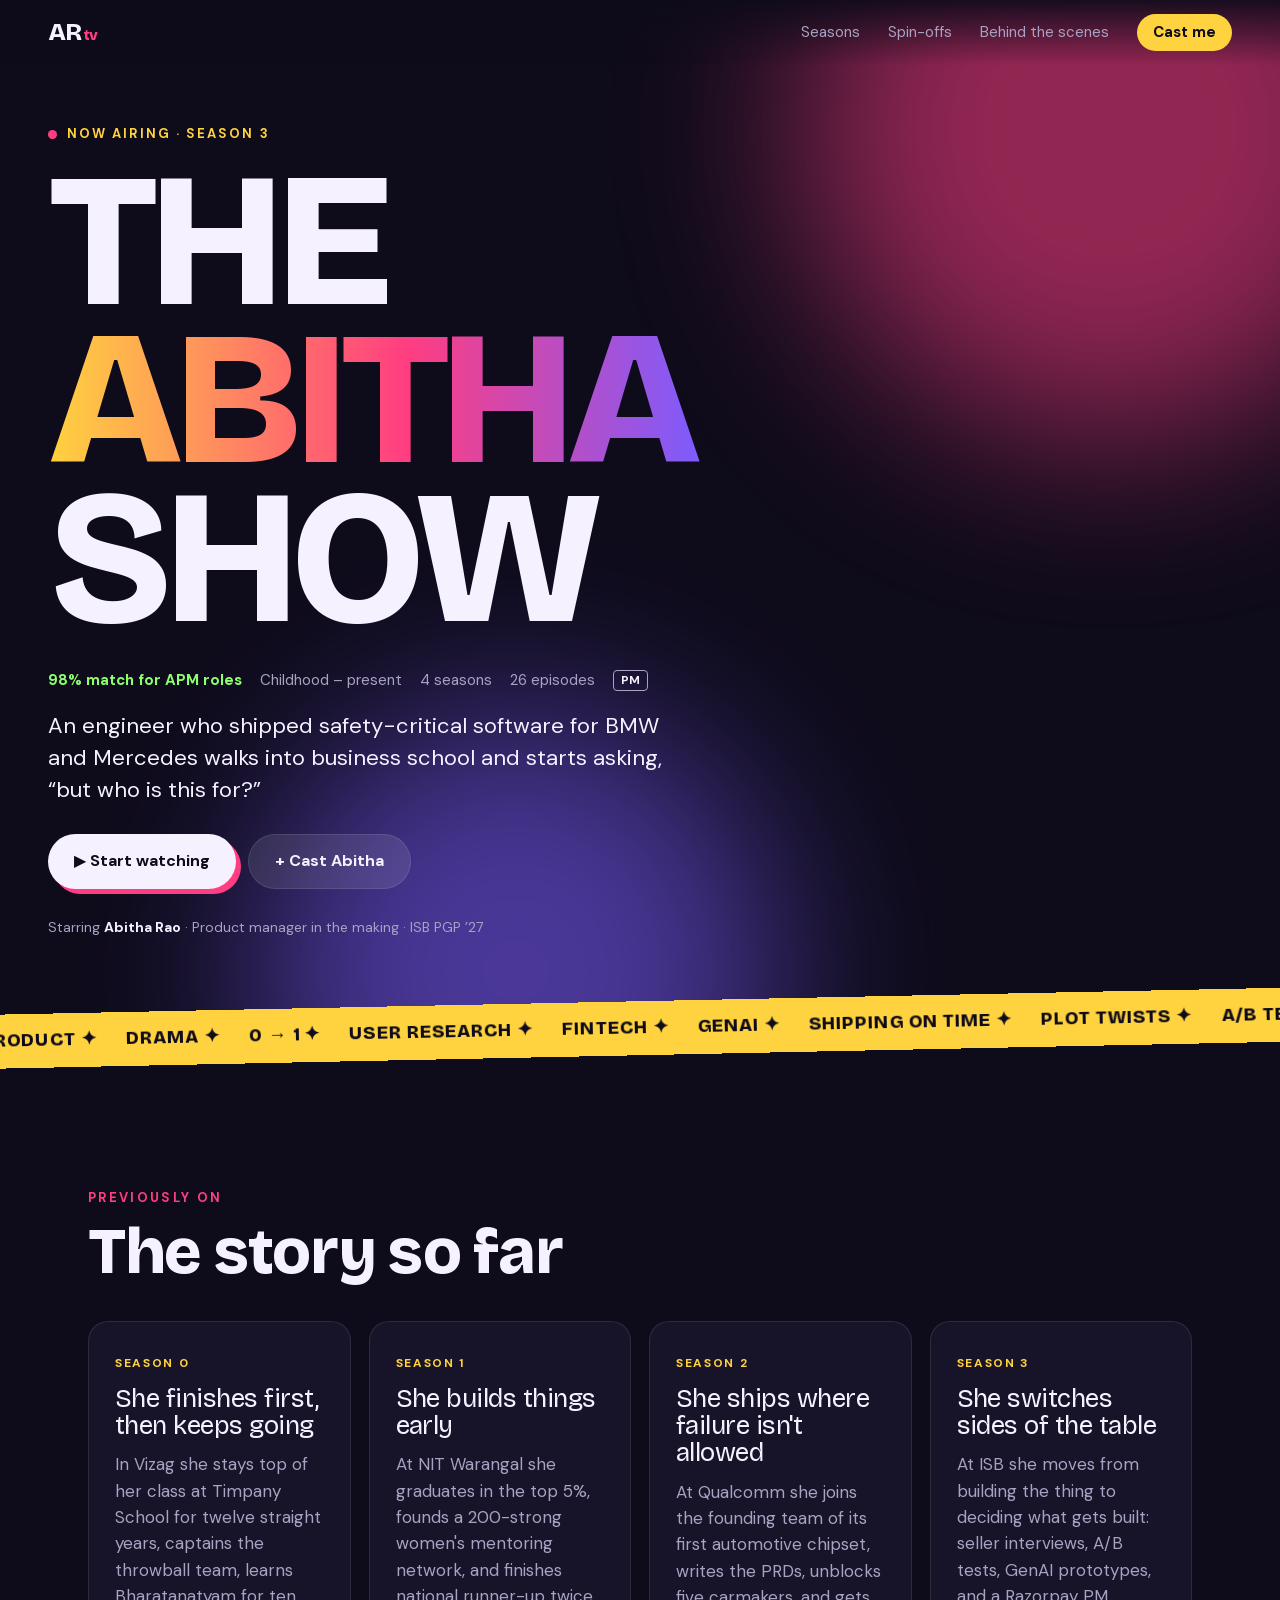
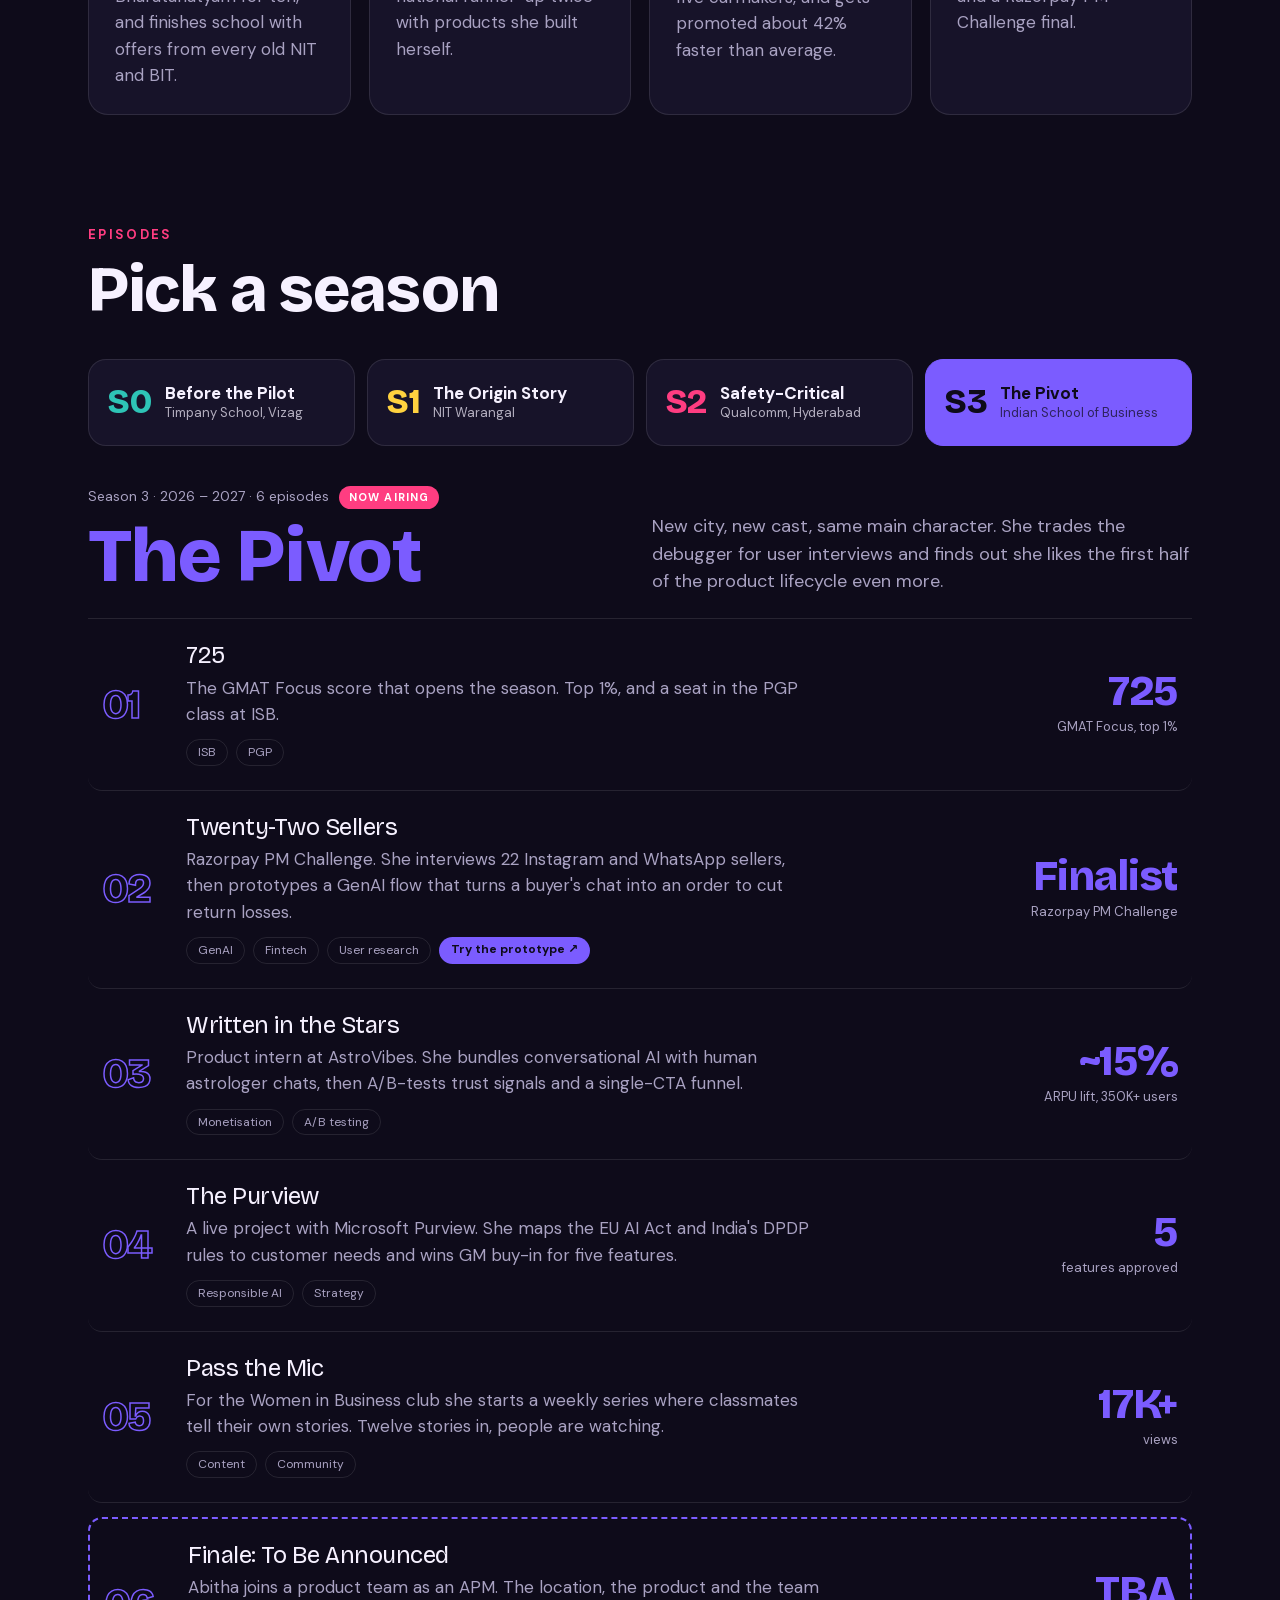
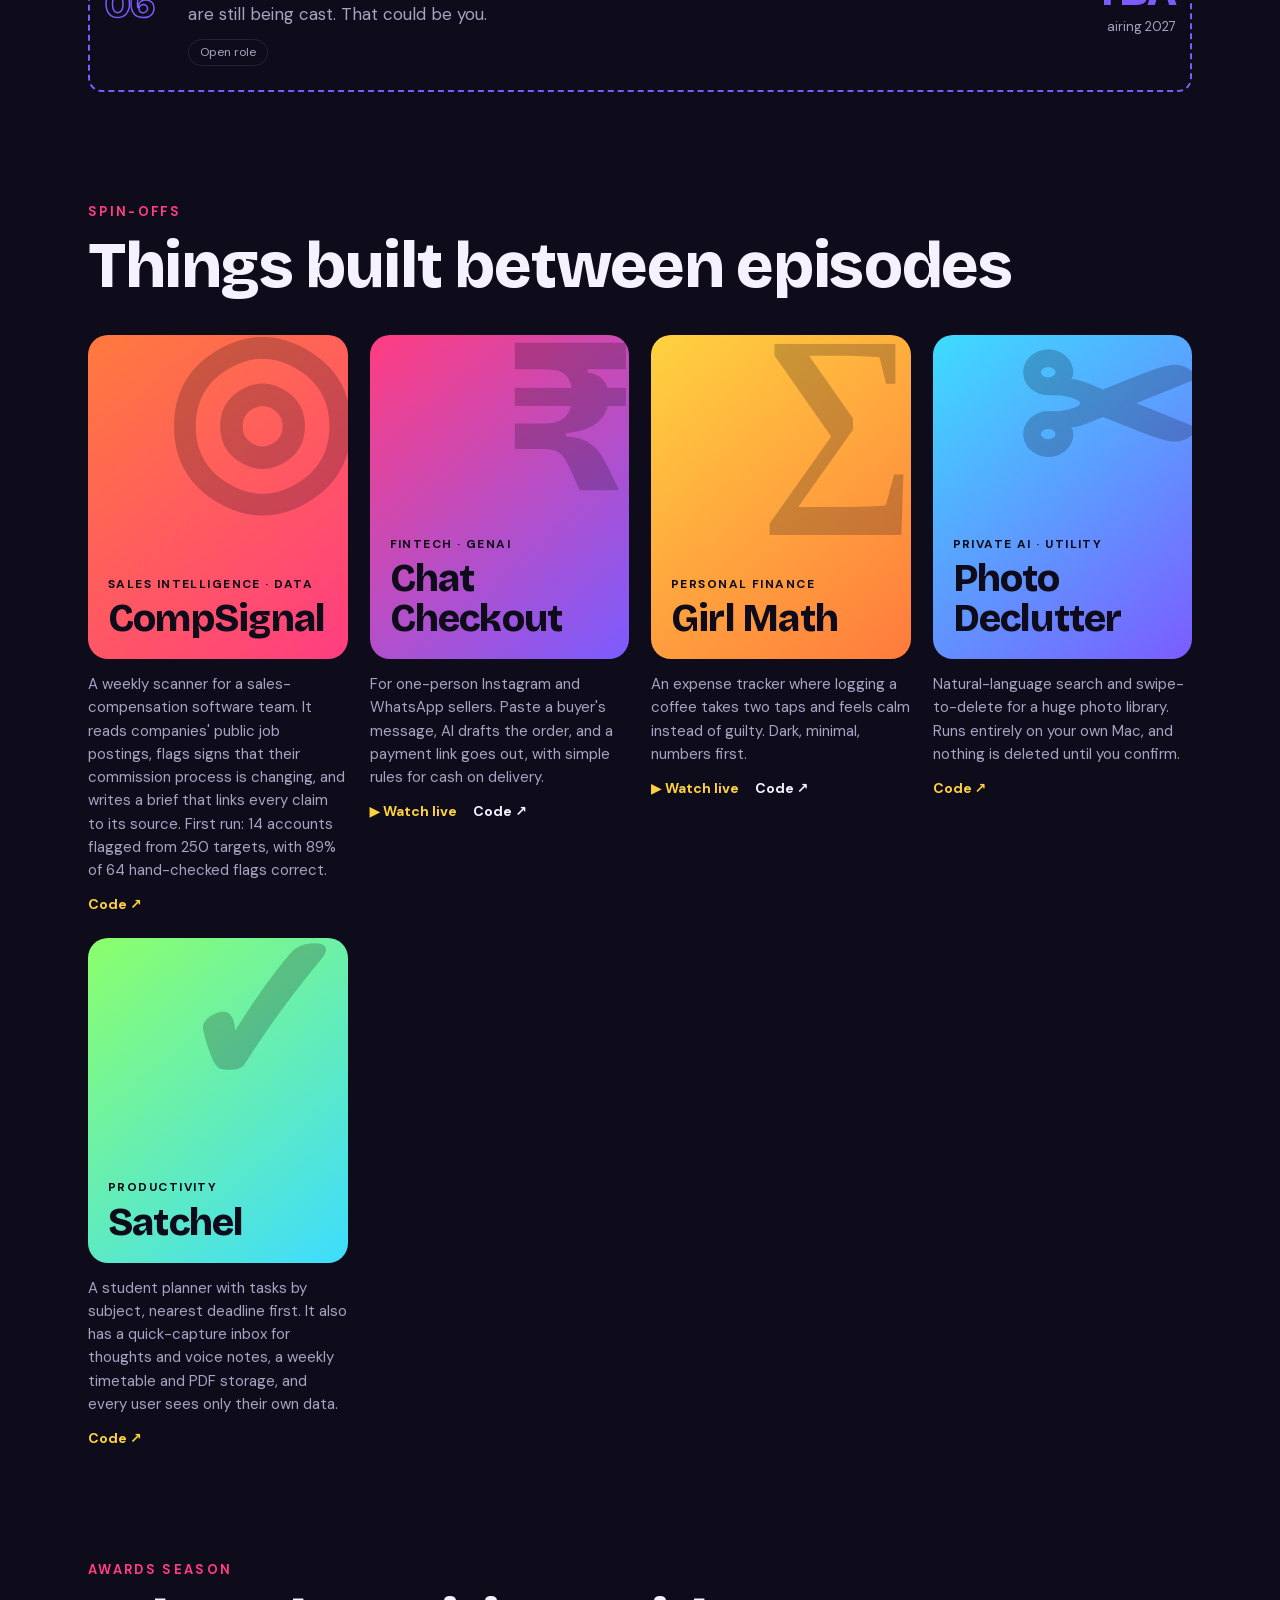
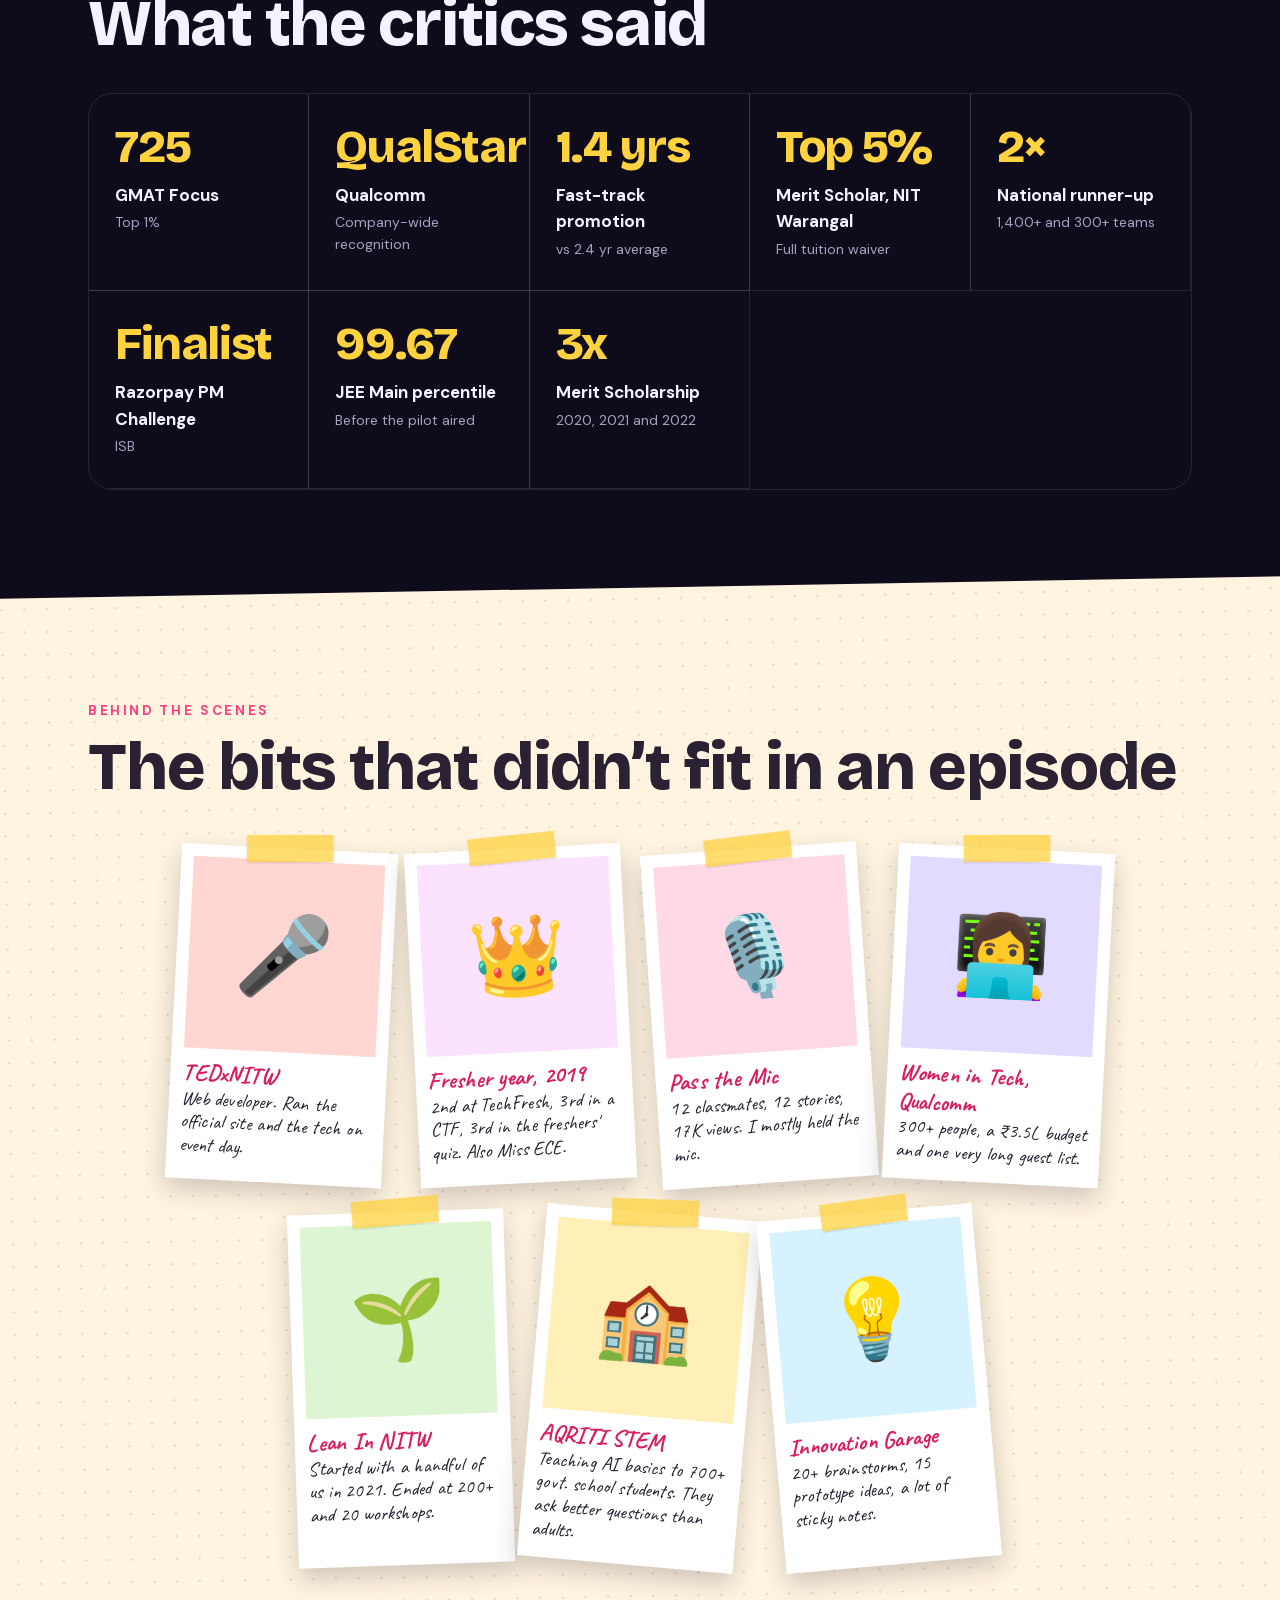
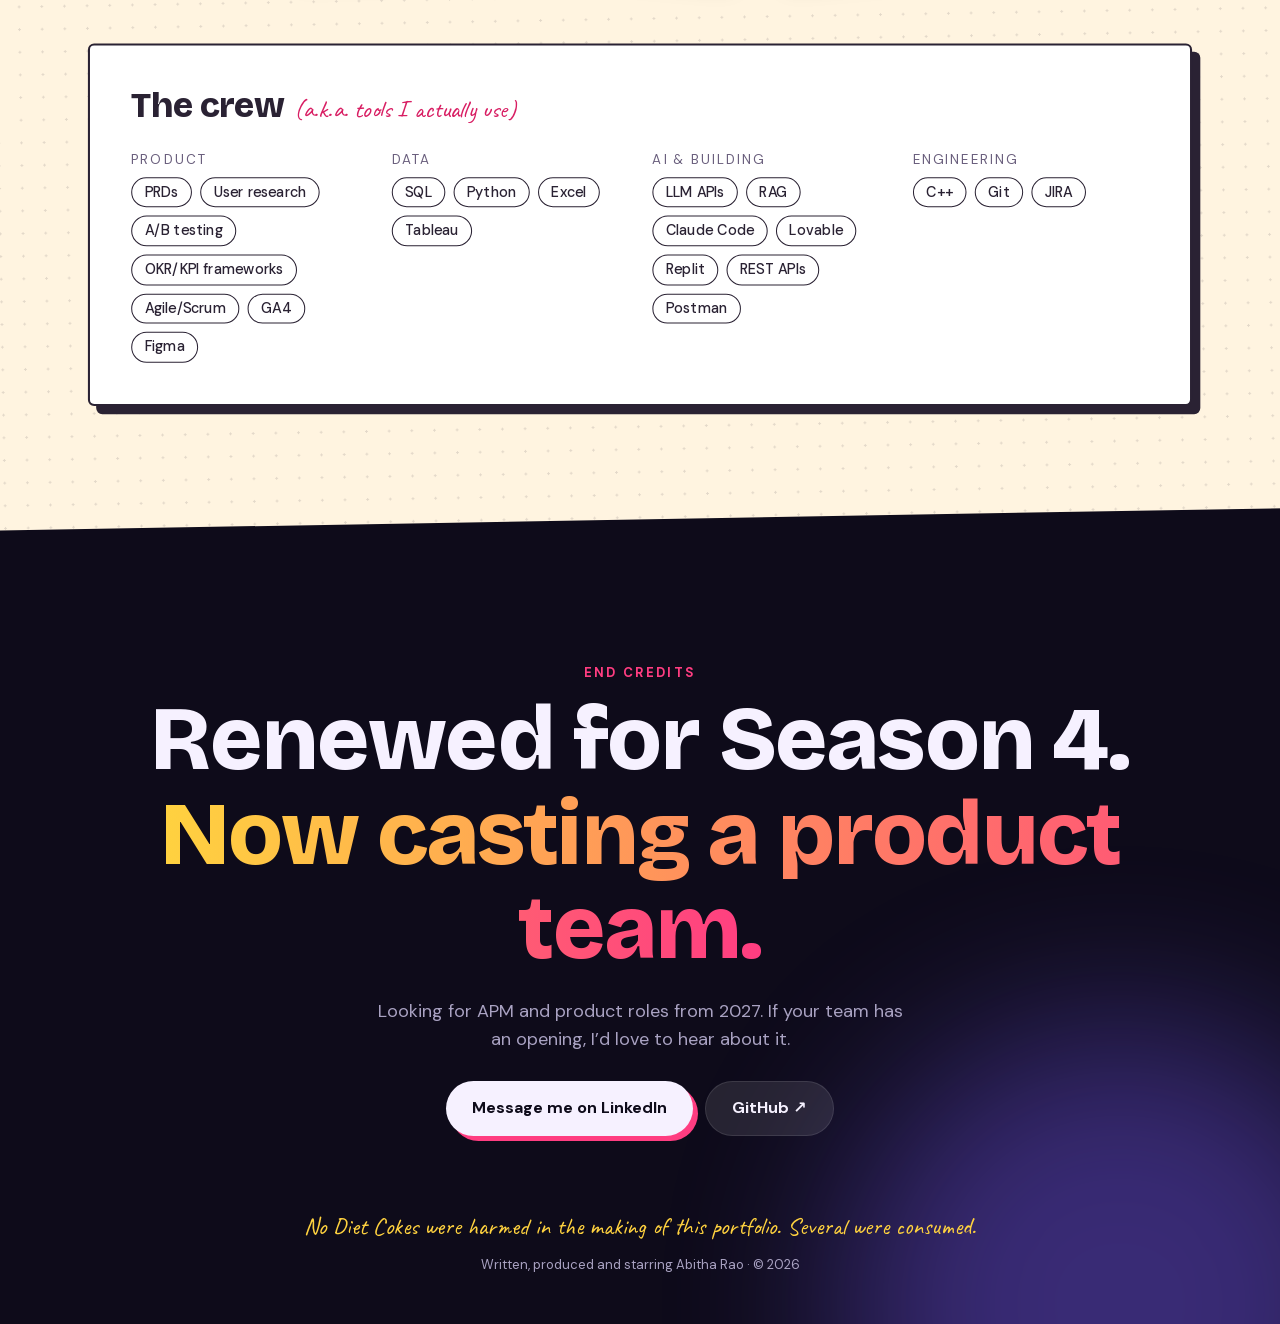
==== commit 100e1b92: "Deploy site: hero, Satchel card, recap fixes" ====
--- a/index.html
+++ b/index.html
@@ -1 +1 @@
-<!DOCTYPE html><html lang="en" class="_0pVUyW_variable VEr6JG_variable qhs43G_variable"><head><meta charSet="utf-8"/><meta name="viewport" content="width=device-width, initial-scale=1"/><link rel="preload" href="/_next/static/media/3679aa72a9b9035f-s.p.0h6ig86gwutp4.woff2" as="font" crossorigin="" type="font/woff2"/><link rel="preload" href="/_next/static/media/660acf689794c992-s.p.2_mbdogr7ni8i.woff2" as="font" crossorigin="" type="font/woff2"/><link rel="preload" href="/_next/static/media/8056169c9d560660-s.p.41rroleoq1br7.woff2" as="font" crossorigin="" type="font/woff2"/><link rel="stylesheet" href="/_next/static/chunks/01e4cfctj1p4c.css" data-precedence="next"/><link rel="preload" as="script" fetchPriority="low" href="/_next/static/chunks/0j1we3cwg31qe.js"/><script src="/_next/static/chunks/1cuyxw6v18rxx.js" async=""></script><script src="/_next/static/chunks/39_j1bdzreq0m.js" async=""></script><script src="/_next/static/chunks/turbopack-2u1d16houkiyo.js" async=""></script><script src="/_next/static/chunks/3qfy96eoyh-ek.js" async=""></script><script src="/_next/static/chunks/35r_bditzy97j.js" async=""></script><meta name="next-size-adjust" content=""/><title>The Abitha Show</title><meta name="description" content="Abitha Rao&#x27;s product management portfolio, told as three seasons: NIT Warangal, Qualcomm and ISB."/><link rel="icon" href="/favicon.ico?favicon.117ezoe8m31dk.ico" sizes="48x48" type="image/x-icon"/><script src="/_next/static/chunks/0cz1d0mv5g_q7.js" noModule=""></script></head><body><div hidden=""><!--$--><!--/$--></div><main><header class="nav"><a href="#top" class="nav-logo">AR<span>tv</span></a><nav><a href="#seasons">Seasons</a><a href="#spinoffs">Spin-offs</a><a href="#bts">Behind the scenes</a><a href="#credits" class="nav-cta">Cast me</a></nav></header><section class="hero" id="top"><div class="blob blob-a"></div><div class="blob blob-b"></div><div class="hero-inner"><p class="eyebrow"><span class="dot"></span> Now airing · Season 3</p><h1 class="title"><span>The</span><span class="title-name">Abitha</span><span>Show</span></h1><p class="hero-meta"><b>98% match for APM roles</b><span>2019 – present</span><span>4<!-- --> seasons</span><span>26<!-- --> episodes</span><span class="rating">PM</span></p><p class="hero-tagline">An engineer who shipped safety-critical software for BMW and Mercedes walks into business school and starts asking, “but who is this for?”</p><div class="hero-actions"><a href="#seasons" class="btn btn-primary">▶ Start watching</a><a href="#credits" class="btn btn-ghost">+ Cast Abitha</a></div><p class="starring">Starring <strong>Abitha Rao</strong> · Product manager in the making · ISB PGP ’27</p></div></section><div class="ticker" aria-hidden="true"><div class="ticker-track"><span>Product<!-- --> ✦</span><span>Drama<!-- --> ✦</span><span>0 → 1<!-- --> ✦</span><span>User research<!-- --> ✦</span><span>Fintech<!-- --> ✦</span><span>GenAI<!-- --> ✦</span><span>Shipping on time<!-- --> ✦</span><span>Plot twists<!-- --> ✦</span><span>A/B tests<!-- --> ✦</span><span>Diet Coke<!-- --> ✦</span><span>Product<!-- --> ✦</span><span>Drama<!-- --> ✦</span><span>0 → 1<!-- --> ✦</span><span>User research<!-- --> ✦</span><span>Fintech<!-- --> ✦</span><span>GenAI<!-- --> ✦</span><span>Shipping on time<!-- --> ✦</span><span>Plot twists<!-- --> ✦</span><span>A/B tests<!-- --> ✦</span><span>Diet Coke<!-- --> ✦</span><span>Product<!-- --> ✦</span><span>Drama<!-- --> ✦</span><span>0 → 1<!-- --> ✦</span><span>User research<!-- --> ✦</span><span>Fintech<!-- --> ✦</span><span>GenAI<!-- --> ✦</span><span>Shipping on time<!-- --> ✦</span><span>Plot twists<!-- --> ✦</span><span>A/B tests<!-- --> ✦</span><span>Diet Coke<!-- --> ✦</span></div></div><section class="section" id="recap"><p class="section-kicker">Previously on</p><h2 class="section-title">The story so far</h2><div class="recap-grid"><article class="recap-card"><span>Season 0</span><h3>She finishes first, then keeps going</h3><p>In Vizag she stays top of her class at Timpany School for twelve straight years, captains the throwball team, and finishes school with offers from every old NIT and BIT.</p></article><article class="recap-card"><span>Season 1</span><h3>She builds things early</h3><p>At NIT Warangal she graduates in the top 5%, founds a 200-strong women&#x27;s mentoring network, and finishes national runner-up twice with products she built herself.</p></article><article class="recap-card"><span>Season 2</span><h3>She ships where failure isn&#x27;t allowed</h3><p>At Qualcomm she joins the founding team of its first automotive chipset, writes the PRDs, unblocks five carmakers, and gets promoted about 42% faster than average.</p></article><article class="recap-card"><span>Season 3</span><h3>She switches sides of the table</h3><p>At ISB she moves from building the thing to deciding what gets built: seller interviews, A/B tests, GenAI prototypes, and a Razorpay PM Challenge final.</p></article></div></section><section class="section" id="seasons"><p class="section-kicker">Episodes</p><h2 class="section-title">Pick a season</h2><div style="--season:#7B5CFF"><div class="season-tabs" role="tablist" aria-label="Seasons"><button role="tab" aria-selected="false" class="season-tab " style="--season:#2EC4B6"><span class="season-tab-num">S<!-- -->0</span><span class="season-tab-text"><strong>Before the Pilot</strong><small>Timpany School, Vizag</small></span></button><button role="tab" aria-selected="false" class="season-tab " style="--season:#FFD23F"><span class="season-tab-num">S<!-- -->1</span><span class="season-tab-text"><strong>The Origin Story</strong><small>NIT Warangal</small></span></button><button role="tab" aria-selected="false" class="season-tab " style="--season:#FF3D81"><span class="season-tab-num">S<!-- -->2</span><span class="season-tab-text"><strong>Safety-Critical</strong><small>Qualcomm, Hyderabad</small></span></button><button role="tab" aria-selected="true" class="season-tab is-active" style="--season:#7B5CFF"><span class="season-tab-num">S<!-- -->3</span><span class="season-tab-text"><strong>The Pivot</strong><small>Indian School of Business</small></span></button></div><div class="season-head"><div><p class="season-meta">Season <!-- -->3<!-- --> · <!-- -->2026 – 2027<!-- --> · <!-- -->6<!-- --> episodes<span class="live-pill">Now airing</span></p><h3 class="season-title">The Pivot</h3></div><p class="season-synopsis">New city, new cast, same main character. She trades the debugger for user interviews and finds out she likes the first half of the product lifecycle even more.</p></div><ol class="episodes"><li class="episode " style="animation-delay:0ms"><span class="ep-num">01</span><div class="ep-body"><h4>725</h4><p>The GMAT Focus score that opens the season. Top 1%, and a seat in the PGP class at ISB.</p><div class="ep-tags"><span>ISB</span><span>PGP</span></div></div><div class="ep-stat"><strong>725</strong><small>GMAT Focus, top 1%</small></div></li><li class="episode " style="animation-delay:50ms"><span class="ep-num">02</span><div class="ep-body"><h4>Twenty-Two Sellers</h4><p>Razorpay PM Challenge. She interviews 22 Instagram and WhatsApp sellers, then prototypes a GenAI flow that turns a buyer&#x27;s chat into an order to cut return losses.</p><div class="ep-tags"><span>GenAI</span><span>Fintech</span><span>User research</span><a href="https://razorpay-order-link.lovable.app" target="_blank" rel="noreferrer">Try the prototype<!-- --> ↗</a></div></div><div class="ep-stat"><strong>Finalist</strong><small>Razorpay PM Challenge</small></div></li><li class="episode " style="animation-delay:100ms"><span class="ep-num">03</span><div class="ep-body"><h4>Written in the Stars</h4><p>Product intern at AstroVibes. She bundles conversational AI with human astrologer chats, then A/B-tests trust signals and a single-CTA funnel.</p><div class="ep-tags"><span>Monetisation</span><span>A/B testing</span></div></div><div class="ep-stat"><strong>~15%</strong><small>ARPU lift, 350K+ users</small></div></li><li class="episode " style="animation-delay:150ms"><span class="ep-num">04</span><div class="ep-body"><h4>The Purview</h4><p>A live project with Microsoft Purview. She maps the EU AI Act and India&#x27;s DPDP rules to customer needs and wins GM buy-in for five features.</p><div class="ep-tags"><span>Responsible AI</span><span>Strategy</span></div></div><div class="ep-stat"><strong>5</strong><small>features approved</small></div></li><li class="episode " style="animation-delay:200ms"><span class="ep-num">05</span><div class="ep-body"><h4>Pass the Mic</h4><p>For the Women in Business club she starts a weekly series where classmates tell their own stories. Twelve stories in, people are watching.</p><div class="ep-tags"><span>Content</span><span>Community</span></div></div><div class="ep-stat"><strong>17K+</strong><small>views</small></div></li><li class="episode is-upcoming" style="animation-delay:250ms"><span class="ep-num">06</span><div class="ep-body"><h4>Finale: To Be Announced</h4><p>Abitha joins a product team as an APM. The location, the product and the team are still being cast. That could be you.</p><div class="ep-tags"><span>Open role</span></div></div><div class="ep-stat"><strong>TBA</strong><small>airing 2027</small></div></li></ol></div></section><section class="section" id="spinoffs"><p class="section-kicker">Spin-offs</p><h2 class="section-title">Things built between episodes</h2><div class="poster-grid"><article class="poster"><div class="poster-art" style="background:linear-gradient(140deg, #FF7A3D, #FF3D81)"><span class="poster-mark">◎</span><span class="poster-genre">Sales intelligence · Data</span><h3>CompSignal</h3></div><p>A weekly scanner for a sales-compensation software team. It reads companies&#x27; public job postings, flags signs that their commission process is changing, and writes a brief that links every claim to its source. First run: 14 accounts flagged from 250 targets, with 89% of 64 hand-checked flags correct.</p><div class="poster-links"><a href="https://github.com/Abitha-Rao/compsignal" target="_blank" rel="noreferrer">Code ↗</a></div></article><article class="poster"><div class="poster-art" style="background:linear-gradient(140deg, #FF3D81, #7B5CFF)"><span class="poster-mark">₹</span><span class="poster-genre">Fintech · GenAI</span><h3>Chat Checkout</h3></div><p>For one-person Instagram and WhatsApp sellers. Paste a buyer&#x27;s message, AI drafts the order, and a payment link goes out, with simple rules for cash on delivery.</p><div class="poster-links"><a href="https://razorpay-order-link.lovable.app" target="_blank" rel="noreferrer">▶ Watch live</a><a href="https://github.com/Abitha-Rao/Razorpay-SMB" target="_blank" rel="noreferrer">Code ↗</a></div></article><article class="poster"><div class="poster-art" style="background:linear-gradient(140deg, #FFD23F, #FF7A3D)"><span class="poster-mark">∑</span><span class="poster-genre">Personal finance</span><h3>Girl Math</h3></div><p>An expense tracker where logging a coffee takes two taps and feels calm instead of guilty. Dark, minimal, numbers first.</p><div class="poster-links"><a href="https://luxe-cents.lovable.app" target="_blank" rel="noreferrer">▶ Watch live</a><a href="https://github.com/Abitha-Rao/GirlMath" target="_blank" rel="noreferrer">Code ↗</a></div></article><article class="poster"><div class="poster-art" style="background:linear-gradient(140deg, #3DDCFF, #7B5CFF)"><span class="poster-mark">✂</span><span class="poster-genre">Private AI · Utility</span><h3>Photo Declutter</h3></div><p>Natural-language search and swipe-to-delete for a huge photo library. Runs entirely on your own Mac, and nothing is deleted until you confirm.</p><div class="poster-links"><a href="https://github.com/Abitha-Rao/gallery-declutter" target="_blank" rel="noreferrer">Code ↗</a></div></article><article class="poster"><div class="poster-art" style="background:linear-gradient(140deg, #8CFF6B, #3DDCFF)"><span class="poster-mark">✓</span><span class="poster-genre">Productivity</span><h3>Study Buddy</h3></div><p>A student planner that sorts tasks by a priority score built from importance, hours needed and days left, so the list tells you what to do next.</p><div class="poster-links"><a href="https://github.com/Abitha-Rao/Satchel-StudyPlanner" target="_blank" rel="noreferrer">Code ↗</a></div></article></div></section><section class="section" id="awards"><p class="section-kicker">Awards season</p><h2 class="section-title">What the critics said</h2><div class="awards-grid"><div class="award"><strong>725</strong><span>GMAT Focus</span><small>Top 1%</small></div><div class="award"><strong>QualStar</strong><span>Qualcomm</span><small>Company-wide recognition</small></div><div class="award"><strong>1.4 yrs</strong><span>Fast-track promotion</span><small>vs 2.4 yr average</small></div><div class="award"><strong>Top 5%</strong><span>Merit Scholar, NIT Warangal</span><small>Full tuition waiver</small></div><div class="award"><strong>2×</strong><span>National runner-up</span><small>1,400+ and 300+ teams</small></div><div class="award"><strong>Finalist</strong><span>Razorpay PM Challenge</span><small>ISB</small></div><div class="award"><strong>99.67</strong><span>JEE Main percentile</span><small>Before the pilot aired</small></div><div class="award"><strong>3x</strong><span>Merit Scholarship</span><small>2020, 2021 and 2022</small></div></div></section><section class="bts" id="bts"><div class="bts-inner"><p class="section-kicker">Behind the scenes</p><h2 class="section-title">The bits that didn’t fit in an episode</h2><div class="polaroids"><figure class="polaroid" style="--tilt:3deg"><span class="tape"></span><div class="polaroid-photo" style="background:#FFD6D1">🎤</div><figcaption><strong>TEDxNITW</strong>Web developer. Ran the official site and the tech on event day.</figcaption></figure><figure class="polaroid" style="--tilt:-3deg"><span class="tape"></span><div class="polaroid-photo" style="background:#FBE3FF">👑</div><figcaption><strong>Fresher year, 2019</strong>2nd at TechFresh, 3rd in a CTF, 3rd in the freshers&#x27; quiz. Also Miss ECE.</figcaption></figure><figure class="polaroid" style="--tilt:-4deg"><span class="tape"></span><div class="polaroid-photo" style="background:#FFD9E6">🎙️</div><figcaption><strong>Pass the Mic</strong>12 classmates, 12 stories, 17K views. I mostly held the mic.</figcaption></figure><figure class="polaroid" style="--tilt:3deg"><span class="tape"></span><div class="polaroid-photo" style="background:#E2DBFF">👩‍💻</div><figcaption><strong>Women in Tech, Qualcomm</strong>300+ people, a ₹3.5L budget and one very long guest list.</figcaption></figure><figure class="polaroid" style="--tilt:-2deg"><span class="tape"></span><div class="polaroid-photo" style="background:#DDF5D3">🌱</div><figcaption><strong>Lean In NITW</strong>Started with a handful of us in 2021. Ended at 200+ and 20 workshops.</figcaption></figure><figure class="polaroid" style="--tilt:5deg"><span class="tape"></span><div class="polaroid-photo" style="background:#FFF0B8">🏫</div><figcaption><strong>AQRITI STEM</strong>Teaching AI basics to 700+ govt. school students. They ask better questions than adults.</figcaption></figure><figure class="polaroid" style="--tilt:-5deg"><span class="tape"></span><div class="polaroid-photo" style="background:#D6F1FF">💡</div><figcaption><strong>Innovation Garage</strong>20+ brainstorms, 15 prototype ideas, a lot of sticky notes.</figcaption></figure></div><div class="crew"><h3>The crew</h3><p class="crew-note">(a.k.a. tools I actually use)</p><div class="crew-grid"><div><h4>Product</h4><ul><li>PRDs</li><li>User research</li><li>A/B testing</li><li>OKR/KPI frameworks</li><li>Agile/Scrum</li><li>GA4</li><li>Figma</li></ul></div><div><h4>Data</h4><ul><li>SQL</li><li>Python</li><li>Excel</li><li>Tableau</li></ul></div><div><h4>AI &amp; building</h4><ul><li>LLM APIs</li><li>RAG</li><li>Claude Code</li><li>Lovable</li><li>Replit</li><li>REST APIs</li><li>Postman</li></ul></div><div><h4>Engineering</h4><ul><li>C++</li><li>Git</li><li>JIRA</li></ul></div></div></div></div></section><footer class="credits" id="credits"><div class="blob blob-c"></div><p class="section-kicker">End credits</p><h2>Renewed for Season 4.<br/><em>Now casting a product team.</em></h2><p class="credits-sub">Looking for APM and product roles from 2027. If your team has an opening, I’d love to hear about it.</p><div class="hero-actions"><a href="https://www.linkedin.com/in/abitha-rao-5293401a7/" target="_blank" rel="noreferrer" class="btn btn-primary">Message me on LinkedIn</a><a href="https://github.com/Abitha-Rao" target="_blank" rel="noreferrer" class="btn btn-ghost">GitHub ↗</a></div><p class="disclaimer">No Diet Cokes were harmed in the making of this portfolio. Several were consumed.</p><p class="copyright">Written, produced and starring <!-- -->Abitha Rao<!-- --> · © 2026</p></footer></main><!--$--><!--/$--><script id="_R_">(globalThis["TURBOPACK"] || (globalThis["TURBOPACK"] = [])).push({"otherChunks":["static/chunks/0j1we3cwg31qe.js","static/chunks/1cuyxw6v18rxx.js","static/chunks/39_j1bdzreq0m.js"],"runtimeModuleIds":[94553]});</script><script src="/_next/static/chunks/0j1we3cwg31qe.js" async=""></script><script>(self.__next_f=self.__next_f||[]).push([0])</script><script>self.__next_f.push([1,"1:\"$Sreact.fragment\"\n2:\"/_next/static/chunks/3qfy96eoyh-ek.js\"\n3:I[39756,[\"$2\"],\"default\"]\n4:I[37457,[\"$2\"],\"default\"]\n18:\"ViewportBoundary\"\n19:I[97367,[\"$2\"],\"$18\"]\n1b:\"MetadataBoundary\"\n1c:I[97367,[\"$2\"],\"$1b\"]\n1d:\"$Sreact.suspense\"\n1f:I[68027,[\"$2\"],\"default\",1]\n:HL[\"/_next/static/chunks/01e4cfctj1p4c.css\",\"style\"]\n:HL[\"/_next/static/media/3679aa72a9b9035f-s.p.0h6ig86gwutp4.woff2\",\"font\",{\"crossOrigin\":\"\",\"type\":\"font/woff2\"}]\n:HL[\"/_next/static/media/660acf689794c992-s.p.2_mbdogr7ni8i.woff2\",\"font\",{\"crossOrigin\":\"\",\"type\":\"font/woff2\"}]\n:HL[\"/_next/static/media/8056169c9d560660-s.p.41rroleoq1br7.woff2\",\"font\",{\"crossOrigin\":\"\",\"type\":\"font/woff2\"}]\n"])</script><script>self.__next_f.push([1,"5:[[\"children\",{\"s\":\"__PAGE__\",\"h\":512,\"d\":{\"r\":[\"$\",\"$1\",\"c\",{\"children\":[[\"$\",\"main\",null,{\"children\":[[\"$\",\"header\",null,{\"className\":\"nav\",\"children\":[[\"$\",\"a\",null,{\"href\":\"#top\",\"className\":\"nav-logo\",\"children\":[\"AR\",[\"$\",\"span\",null,{\"children\":\"tv\"}]]}],[\"$\",\"nav\",null,{\"children\":[[\"$\",\"a\",null,{\"href\":\"#seasons\",\"children\":\"Seasons\"}],[\"$\",\"a\",null,{\"href\":\"#spinoffs\",\"children\":\"Spin-offs\"}],[\"$\",\"a\",null,{\"href\":\"#bts\",\"children\":\"Behind the scenes\"}],[\"$\",\"a\",null,{\"href\":\"#credits\",\"className\":\"nav-cta\",\"children\":\"Cast me\"}]]}]]}],[\"$\",\"section\",null,{\"className\":\"hero\",\"id\":\"top\",\"children\":[[\"$\",\"div\",null,{\"className\":\"blob blob-a\"}],[\"$\",\"div\",null,{\"className\":\"blob blob-b\"}],[\"$\",\"div\",null,{\"className\":\"hero-inner\",\"children\":[[\"$\",\"p\",null,{\"className\":\"eyebrow\",\"children\":[[\"$\",\"span\",null,{\"className\":\"dot\"}],\" Now airing · Season 3\"]}],[\"$\",\"h1\",null,{\"className\":\"title\",\"children\":[[\"$\",\"span\",null,{\"children\":\"The\"}],[\"$\",\"span\",null,{\"className\":\"title-name\",\"children\":\"Abitha\"}],[\"$\",\"span\",null,{\"children\":\"Show\"}]]}],[\"$\",\"p\",null,{\"className\":\"hero-meta\",\"children\":[[\"$\",\"b\",null,{\"children\":\"98% match for APM roles\"}],[\"$\",\"span\",null,{\"children\":\"2019 – present\"}],[\"$\",\"span\",null,{\"children\":[4,\" seasons\"]}],[\"$\",\"span\",null,{\"children\":[26,\" episodes\"]}],[\"$\",\"span\",null,{\"className\":\"rating\",\"children\":\"PM\"}]]}],[\"$\",\"p\",null,{\"className\":\"hero-tagline\",\"children\":\"An engineer who shipped safety-critical software for BMW and Mercedes walks into business school and starts asking, “but who is this for?”\"}],[\"$\",\"div\",null,{\"className\":\"hero-actions\",\"children\":[[\"$\",\"a\",null,{\"href\":\"#seasons\",\"className\":\"btn btn-primary\",\"children\":\"▶ Start watching\"}],[\"$\",\"a\",null,{\"href\":\"#credits\",\"className\":\"btn btn-ghost\",\"children\":\"+ Cast Abitha\"}]]}],[\"$\",\"p\",null,{\"className\":\"starring\",\"children\":[\"Starring \",[\"$\",\"strong\",null,{\"children\":\"Abitha Rao\"}],\" · Product manager in the making · ISB PGP ’27\"]}]]}]]}],[\"$\",\"div\",null,{\"className\":\"ticker\",\"aria-hidden\":\"true\",\"children\":[\"$\",\"div\",null,{\"className\":\"ticker-track\",\"children\":[[\"$\",\"span\",\"0\",{\"children\":[\"Product\",\" ✦\"]}],[\"$\",\"span\",\"1\",{\"children\":[\"Drama\",\" ✦\"]}],[\"$\",\"span\",\"2\",{\"children\":[\"0 → 1\",\" ✦\"]}],[\"$\",\"span\",\"3\",{\"children\":[\"User research\",\" ✦\"]}],[\"$\",\"span\",\"4\",{\"children\":[\"Fintech\",\" ✦\"]}],[\"$\",\"span\",\"5\",{\"children\":[\"GenAI\",\" ✦\"]}],[\"$\",\"span\",\"6\",{\"children\":[\"Shipping on time\",\" ✦\"]}],[\"$\",\"span\",\"7\",{\"children\":[\"Plot twists\",\" ✦\"]}],[\"$\",\"span\",\"8\",{\"children\":[\"A/B tests\",\" ✦\"]}],[\"$\",\"span\",\"9\",{\"children\":[\"Diet Coke\",\" ✦\"]}],[\"$\",\"span\",\"10\",{\"children\":[\"Product\",\" ✦\"]}],[\"$\",\"span\",\"11\",{\"children\":[\"Drama\",\" ✦\"]}],[\"$\",\"span\",\"12\",{\"children\":[\"0 → 1\",\" ✦\"]}],[\"$\",\"span\",\"13\",{\"children\":[\"User research\",\" ✦\"]}],[\"$\",\"span\",\"14\",{\"children\":[\"Fintech\",\" ✦\"]}],[\"$\",\"span\",\"15\",{\"children\":[\"GenAI\",\" ✦\"]}],[\"$\",\"span\",\"16\",{\"children\":[\"Shipping on time\",\" ✦\"]}],[\"$\",\"span\",\"17\",{\"children\":[\"Plot twists\",\" ✦\"]}],[\"$\",\"span\",\"18\",{\"children\":[\"A/B tests\",\" ✦\"]}],[\"$\",\"span\",\"19\",{\"children\":[\"Diet Coke\",\" ✦\"]}],\"$L6\",\"$L7\",\"$L8\",\"$L9\",\"$La\",\"$Lb\",\"$Lc\",\"$Ld\",\"$Le\",\"$Lf\"]}]}],\"$L10\",\"$L11\",\"$L12\",\"$L13\",\"$L14\",\"$L15\"]}],[\"$L16\"],\"$L17\"]}],\"p\":false,\"v\":null}}]]\n"])</script><script>self.__next_f.push([1,"0:{\"P\":null,\"c\":[\"\",\"\"],\"q\":\"\",\"i\":false,\"t\":{\"t\":{\"s\":\"\",\"h\":528,\"d\":{\"r\":[\"$\",\"$1\",\"c\",{\"children\":[[[\"$\",\"link\",\"0\",{\"rel\":\"stylesheet\",\"href\":\"/_next/static/chunks/01e4cfctj1p4c.css\",\"precedence\":\"next\",\"crossOrigin\":\"$undefined\",\"nonce\":\"$undefined\"}],[\"$\",\"script\",\"script-0\",{\"src\":\"/_next/static/chunks/3qfy96eoyh-ek.js\",\"async\":true,\"nonce\":\"$undefined\"}]],[\"$\",\"html\",null,{\"lang\":\"en\",\"className\":\"_0pVUyW_variable VEr6JG_variable qhs43G_variable\",\"children\":[\"$\",\"body\",null,{\"children\":[\"$\",\"$L3\",null,{\"parallelRouterKey\":\"children\",\"error\":\"$undefined\",\"errorStyles\":\"$undefined\",\"errorScripts\":\"$undefined\",\"template\":[\"$\",\"$L4\",null,{}],\"templateStyles\":\"$undefined\",\"templateScripts\":\"$undefined\",\"notFound\":[[[\"$\",\"title\",null,{\"children\":\"404: This page could not be found.\"}],[\"$\",\"div\",null,{\"style\":{\"fontFamily\":\"system-ui,\\\"Segoe UI\\\",Roboto,Helvetica,Arial,sans-serif,\\\"Apple Color Emoji\\\",\\\"Segoe UI Emoji\\\"\",\"height\":\"100vh\",\"textAlign\":\"center\",\"display\":\"flex\",\"flexDirection\":\"column\",\"alignItems\":\"center\",\"justifyContent\":\"center\"},\"children\":[\"$\",\"div\",null,{\"children\":[[\"$\",\"style\",null,{\"dangerouslySetInnerHTML\":{\"__html\":\"body{color:#000;background:#fff;margin:0}.next-error-h1{border-right:1px solid rgba(0,0,0,.3)}@media (prefers-color-scheme:dark){body{color:#fff;background:#000}.next-error-h1{border-right:1px solid rgba(255,255,255,.3)}}\"}}],[\"$\",\"h1\",null,{\"className\":\"next-error-h1\",\"style\":{\"display\":\"inline-block\",\"margin\":\"0 20px 0 0\",\"padding\":\"0 23px 0 0\",\"fontSize\":24,\"fontWeight\":500,\"verticalAlign\":\"top\",\"lineHeight\":\"49px\"},\"children\":404}],[\"$\",\"div\",null,{\"style\":{\"display\":\"inline-block\"},\"children\":[\"$\",\"h2\",null,{\"style\":{\"fontSize\":14,\"fontWeight\":400,\"lineHeight\":\"49px\",\"margin\":0},\"children\":\"This page could not be found.\"}]}]]}]}]],[]],\"forbidden\":\"$undefined\",\"unauthorized\":\"$undefined\"}]}]}]]}],\"p\":false,\"v\":null},\"c\":\"$Q5\"},\"h\":{\"r\":[\"$\",\"$1\",\"h\",{\"children\":[null,[\"$\",\"$L19\",null,{\"children\":\"$L1a\"}],[\"$\",\"$L1c\",null,{\"children\":[[\"$\",\"div\",null,{\"hidden\":true,\"children\":[\"$\",\"$1d\",null,{\"name\":\"Next.Metadata\",\"children\":\"$L1e\"}]}],null]}],[\"$\",\"meta\",null,{\"name\":\"next-size-adjust\",\"content\":\"\"}]]}],\"p\":false,\"v\":null}},\"m\":\"$undefined\",\"G\":[\"$1f\",[[\"$\",\"link\",\"0\",{\"rel\":\"stylesheet\",\"href\":\"/_next/static/chunks/01e4cfctj1p4c.css\",\"precedence\":\"next\",\"crossOrigin\":\"$undefined\",\"nonce\":\"$undefined\"}]]],\"S\":true,\"r\":\"$undefined\",\"s\":\"$undefined\",\"a\":\"$undefined\",\"l\":\"$undefined\",\"p\":\"$undefined\",\"d\":\"$undefined\",\"b\":\"uX9EhxsPS377xmFVDMHOJ\"}\n"])</script><script>self.__next_f.push([1,"20:\"/_next/static/chunks/35r_bditzy97j.js\"\n21:I[65065,[\"$2\",\"$20\"],\"default\"]\n22:I[97367,[\"$2\"],\"OutletBoundary\"]\n6:[\"$\",\"span\",\"20\",{\"children\":[\"Product\",\" ✦\"]}]\n7:[\"$\",\"span\",\"21\",{\"children\":[\"Drama\",\" ✦\"]}]\n8:[\"$\",\"span\",\"22\",{\"children\":[\"0 → 1\",\" ✦\"]}]\n9:[\"$\",\"span\",\"23\",{\"children\":[\"User research\",\" ✦\"]}]\na:[\"$\",\"span\",\"24\",{\"children\":[\"Fintech\",\" ✦\"]}]\nb:[\"$\",\"span\",\"25\",{\"children\":[\"GenAI\",\" ✦\"]}]\nc:[\"$\",\"span\",\"26\",{\"children\":[\"Shipping on time\",\" ✦\"]}]\nd:[\"$\",\"span\",\"27\",{\"children\":[\"Plot twists\",\" ✦\"]}]\ne:[\"$\",\"span\",\"28\",{\"children\":[\"A/B tests\",\" ✦\"]}]\nf:[\"$\",\"span\",\"29\",{\"children\":[\"Diet Coke\",\" ✦\"]}]\n"])</script><script>self.__next_f.push([1,"10:[\"$\",\"section\",null,{\"className\":\"section\",\"id\":\"recap\",\"children\":[[\"$\",\"p\",null,{\"className\":\"section-kicker\",\"children\":\"Previously on\"}],[\"$\",\"h2\",null,{\"className\":\"section-title\",\"children\":\"The story so far\"}],[\"$\",\"div\",null,{\"className\":\"recap-grid\",\"children\":[[\"$\",\"article\",\"Season 0\",{\"className\":\"recap-card\",\"children\":[[\"$\",\"span\",null,{\"children\":\"Season 0\"}],[\"$\",\"h3\",null,{\"children\":\"She finishes first, then keeps going\"}],[\"$\",\"p\",null,{\"children\":\"In Vizag she stays top of her class at Timpany School for twelve straight years, captains the throwball team, and finishes school with offers from every old NIT and BIT.\"}]]}],[\"$\",\"article\",\"Season 1\",{\"className\":\"recap-card\",\"children\":[[\"$\",\"span\",null,{\"children\":\"Season 1\"}],[\"$\",\"h3\",null,{\"children\":\"She builds things early\"}],[\"$\",\"p\",null,{\"children\":\"At NIT Warangal she graduates in the top 5%, founds a 200-strong women's mentoring network, and finishes national runner-up twice with products she built herself.\"}]]}],[\"$\",\"article\",\"Season 2\",{\"className\":\"recap-card\",\"children\":[[\"$\",\"span\",null,{\"children\":\"Season 2\"}],[\"$\",\"h3\",null,{\"children\":\"She ships where failure isn't allowed\"}],[\"$\",\"p\",null,{\"children\":\"At Qualcomm she joins the founding team of its first automotive chipset, writes the PRDs, unblocks five carmakers, and gets promoted about 42% faster than average.\"}]]}],[\"$\",\"article\",\"Season 3\",{\"className\":\"recap-card\",\"children\":[[\"$\",\"span\",null,{\"children\":\"Season 3\"}],[\"$\",\"h3\",null,{\"children\":\"She switches sides of the table\"}],[\"$\",\"p\",null,{\"children\":\"At ISB she moves from building the thing to deciding what gets built: seller interviews, A/B tests, GenAI prototypes, and a Razorpay PM Challenge final.\"}]]}]]}]]}]\n"])</script><script>self.__next_f.push([1,"11:[\"$\",\"section\",null,{\"className\":\"section\",\"id\":\"seasons\",\"children\":[[\"$\",\"p\",null,{\"className\":\"section-kicker\",\"children\":\"Episodes\"}],[\"$\",\"h2\",null,{\"className\":\"section-title\",\"children\":\"Pick a season\"}],[\"$\",\"$L21\",null,{\"seasons\":[{\"id\":\"s0\",\"number\":0,\"title\":\"Before the Pilot\",\"setting\":\"Timpany School, Vizag\",\"years\":\"Childhood – 2019\",\"synopsis\":\"A schoolgirl in Vizag keeps coming first, captains the throwball team, and has every old NIT and BIT to choose from by the end of it.\",\"color\":\"#2EC4B6\",\"episodes\":[{\"title\":\"Twelve Years Running\",\"logline\":\"Class valedictorian and General Proficiency Rank 1 at Timpany Secondary School, every year for twelve years in a row.\",\"stat\":\"12\",\"statLabel\":\"years at Rank 1\",\"tags\":[\"Academics\",\"Consistency\"]},{\"title\":\"Captain on the Court\",\"logline\":\"Captain of the school throwball team, on top of the rank-one report cards.\",\"stat\":\"Captain\",\"statLabel\":\"school throwball team\",\"tags\":[\"Sport\",\"Leadership\"]},{\"title\":\"Ten Years of Bharatanatyam\",\"logline\":\"Alongside school, she learns Bharatanatyam in Vizag for ten years: the classical Indian dance form that rewards hours of unglamorous practice.\",\"stat\":\"10\",\"statLabel\":\"years of Bharatanatyam\",\"tags\":[\"Dance\",\"Discipline\"]},{\"title\":\"Finale: Every Door Open\",\"logline\":\"99.67 percentile in JEE Main and 342/450 in BITSAT, both in 2019. Every old NIT and BIT offers her a seat, and she picks Warangal.\",\"stat\":\"99.67\",\"statLabel\":\"JEE Main percentile\",\"tags\":[\"JEE Main\",\"BITSAT\"]}]},{\"id\":\"s1\",\"number\":1,\"title\":\"The Origin Story\",\"setting\":\"NIT Warangal\",\"years\":\"2019 – 2023\",\"synopsis\":\"An electronics undergrad keeps getting distracted by a better question than “how does it work?”, namely “who needs it?”\",\"color\":\"#FFD23F\",\"episodes\":[{\"title\":\"Pilot: Go Corona Go\",\"logline\":\"Lockdown, 2020. She builds an interactive game that teaches hand hygiene to students at her old school, Timpany. First product, first users.\",\"stat\":\"300+\",\"statLabel\":\"students played\",\"tags\":[\"Python\",\"Social impact\"],\"link\":{\"label\":\"See the code\",\"href\":\"https://github.com/Abitha-Rao/GoCoronaGo\"}},{\"title\":\"Lean In\",\"logline\":\"She founds the Lean In chapter on campus, builds a mentor-mentee network, and runs career workshops and financial literacy sessions for young girls.\",\"stat\":\"200+\",\"statLabel\":\"women in the network\",\"tags\":[\"Founder\",\"Community\"]},{\"title\":\"Five Thousand Students\",\"logline\":\"As UI/UX designer on the App Team she wireframes and user-tests the campus app so finding an event stops being a treasure hunt.\",\"stat\":\"5K+\",\"statLabel\":\"students served\",\"tags\":[\"UX\",\"User testing\"]},{\"title\":\"The Heist\",\"logline\":\"Case-O-Heist, BIT Sindri. Her team pitches an ML model that scores credit risk for peer-to-peer lending and walks out with the prize money.\",\"stat\":\"Top 2\",\"statLabel\":\"of 300+ teams\",\"tags\":[\"Fintech\",\"ML\",\"Case comp\"]},{\"title\":\"Ikshana\",\"logline\":\"A gamified app that helps visually impaired children aged 3 to 10 build listening and memory skills, shaped by conversations with their parents. It places second at the All-India Open Innovation Challenge and is offered funding and incubation.\",\"stat\":\"Top 2\",\"statLabel\":\"of 1,400+ teams\",\"tags\":[\"0→1\",\"User interviews\",\"Incubated\"]},{\"title\":\"1.3 Seconds\",\"logline\":\"Summer internship at Qualcomm. A lag that makes XR users queasy drops from 1.3s to 0.8s, ships to 10+ flagship chipsets, and earns her a full-time offer.\",\"stat\":\"38%\",\"statLabel\":\"less latency\",\"tags\":[\"Qualcomm\",\"Internship\"]},{\"title\":\"The Calculator\",\"logline\":\"Second internship. She builds a compute-performance calculator that twelve engineers adopt, because nobody enjoys measuring by hand.\",\"stat\":\"96%\",\"statLabel\":\"less measuring time\",\"tags\":[\"Tooling\",\"Adoption\"]},{\"title\":\"Finale: The General Secretary\",\"logline\":\"Executive in first year, Joint Secretary in third, then elected General Secretary of the ECE Association, the bridge between faculty and 700+ students. She graduates a Merit Scholar with a full tuition waiver.\",\"stat\":\"80+\",\"statLabel\":\"events executed\",\"tags\":[\"Leadership\",\"Top 5%\"]}]},{\"id\":\"s2\",\"number\":2,\"title\":\"Safety-Critical\",\"setting\":\"Qualcomm, Hyderabad\",\"years\":\"2023 – 2026\",\"synopsis\":\"A founding-team engineer on Qualcomm's first automotive chipset learns that the hard part is rarely the code. It's five carmakers, three teams and one deadline.\",\"color\":\"#FF3D81\",\"episodes\":[{\"title\":\"Zero to One\",\"logline\":\"She builds a core subsystem from scratch. The architecture is adopted across the first three flagship product lines.\",\"stat\":\"0→1\",\"statLabel\":\"across 3 product lines\",\"tags\":[\"Platform\",\"Ownership\"]},{\"title\":\"ASIL-D\",\"logline\":\"Shipping under ISO 26262 ASIL-D, the strictest safety standard in the industry. “It mostly works” is not a release criterion.\",\"stat\":\"99%\",\"statLabel\":\"code coverage\",\"tags\":[\"Compliance\",\"Quality\"]},{\"title\":\"The Hotfix\",\"logline\":\"A multi-million-dollar milestone is about to slip. She lines up critical hotfixes across teams and the date holds.\",\"stat\":\"2 wks\",\"statLabel\":\"of delay averted\",\"tags\":[\"Risk\",\"Cross-team\"]},{\"title\":\"The PRDs\",\"logline\":\"Five customer-requested features, each with a PRD and acceptance criteria she wrote, delivered across three teams. Two releases land ahead of plan.\",\"stat\":\"25%\",\"statLabel\":\"faster releases\",\"tags\":[\"Product\",\"Delivery\"]},{\"title\":\"41 to 78\",\"logline\":\"Release quality is stuck at 41%. Two months and twenty failing checks later, the compliance issues are gone.\",\"stat\":\"41→78%\",\"statLabel\":\"release quality\",\"tags\":[\"Metrics\",\"Data\"]},{\"title\":\"Twenty-Four Hours\",\"logline\":\"A P0 blocker turns up during Volkswagen's pre-launch validation. She solves it on her own before the next day ends.\",\"stat\":\"24 hrs\",\"statLabel\":\"to clear a P0\",\"tags\":[\"Customer\",\"Crisis\"]},{\"title\":\"700 Milliseconds\",\"logline\":\"A latency spike is holding up Li Auto's timeline. She finds the root cause and wins QualStar, Qualcomm's company-wide recognition.\",\"stat\":\"QualStar\",\"statLabel\":\"company-wide award\",\"tags\":[\"Debugging\",\"Award\"]},{\"title\":\"Finale: Fast Track\",\"logline\":\"Validating 15+ modules ahead of each release cuts client escalations by 80%. The promotion arrives in 1.4 years against the usual 2.4.\",\"stat\":\"42%\",\"statLabel\":\"faster promotion\",\"tags\":[\"Stakeholders\",\"Promotion\"]}]},{\"id\":\"s3\",\"number\":3,\"title\":\"The Pivot\",\"setting\":\"Indian School of Business\",\"years\":\"2026 – 2027\",\"status\":\"Now airing\",\"synopsis\":\"New city, new cast, same main character. She trades the debugger for user interviews and finds out she likes the first half of the product lifecycle even more.\",\"color\":\"#7B5CFF\",\"episodes\":[{\"title\":\"725\",\"logline\":\"The GMAT Focus score that opens the season. Top 1%, and a seat in the PGP class at ISB.\",\"stat\":\"725\",\"statLabel\":\"GMAT Focus, top 1%\",\"tags\":[\"ISB\",\"PGP\"]},{\"title\":\"Twenty-Two Sellers\",\"logline\":\"Razorpay PM Challenge. She interviews 22 Instagram and WhatsApp sellers, then prototypes a GenAI flow that turns a buyer's chat into an order to cut return losses.\",\"stat\":\"Finalist\",\"statLabel\":\"Razorpay PM Challenge\",\"tags\":[\"GenAI\",\"Fintech\",\"User research\"],\"link\":{\"label\":\"Try the prototype\",\"href\":\"https://razorpay-order-link.lovable.app\"}},{\"title\":\"Written in the Stars\",\"logline\":\"Product intern at AstroVibes. She bundles conversational AI with human astrologer chats, then A/B-tests trust signals and a single-CTA funnel.\",\"stat\":\"~15%\",\"statLabel\":\"ARPU lift, 350K+ users\",\"tags\":[\"Monetisation\",\"A/B testing\"]},{\"title\":\"The Purview\",\"logline\":\"A live project with Microsoft Purview. She maps the EU AI Act and India's DPDP rules to customer needs and wins GM buy-in for five features.\",\"stat\":\"5\",\"statLabel\":\"features approved\",\"tags\":[\"Responsible AI\",\"Strategy\"]},{\"title\":\"Pass the Mic\",\"logline\":\"For the Women in Business club she starts a weekly series where classmates tell their own stories. Twelve stories in, people are watching.\",\"stat\":\"17K+\",\"statLabel\":\"views\",\"tags\":[\"Content\",\"Community\"]},{\"title\":\"Finale: To Be Announced\",\"logline\":\"Abitha joins a product team as an APM. The location, the product and the team are still being cast. That could be you.\",\"stat\":\"TBA\",\"statLabel\":\"airing 2027\",\"tags\":[\"Open role\"],\"upcoming\":true}]}]}]]}]\n"])</script><script>self.__next_f.push([1,"12:[\"$\",\"section\",null,{\"className\":\"section\",\"id\":\"spinoffs\",\"children\":[[\"$\",\"p\",null,{\"className\":\"section-kicker\",\"children\":\"Spin-offs\"}],[\"$\",\"h2\",null,{\"className\":\"section-title\",\"children\":\"Things built between episodes\"}],[\"$\",\"div\",null,{\"className\":\"poster-grid\",\"children\":[[\"$\",\"article\",\"CompSignal\",{\"className\":\"poster\",\"children\":[[\"$\",\"div\",null,{\"className\":\"poster-art\",\"style\":{\"background\":\"linear-gradient(140deg, #FF7A3D, #FF3D81)\"},\"children\":[[\"$\",\"span\",null,{\"className\":\"poster-mark\",\"children\":\"◎\"}],[\"$\",\"span\",null,{\"className\":\"poster-genre\",\"children\":\"Sales intelligence · Data\"}],[\"$\",\"h3\",null,{\"children\":\"CompSignal\"}]]}],[\"$\",\"p\",null,{\"children\":\"A weekly scanner for a sales-compensation software team. It reads companies' public job postings, flags signs that their commission process is changing, and writes a brief that links every claim to its source. First run: 14 accounts flagged from 250 targets, with 89% of 64 hand-checked flags correct.\"}],[\"$\",\"div\",null,{\"className\":\"poster-links\",\"children\":[\"$undefined\",[\"$\",\"a\",null,{\"href\":\"https://github.com/Abitha-Rao/compsignal\",\"target\":\"_blank\",\"rel\":\"noreferrer\",\"children\":\"Code ↗\"}]]}]]}],[\"$\",\"article\",\"Chat Checkout\",{\"className\":\"poster\",\"children\":[[\"$\",\"div\",null,{\"className\":\"poster-art\",\"style\":{\"background\":\"linear-gradient(140deg, #FF3D81, #7B5CFF)\"},\"children\":[[\"$\",\"span\",null,{\"className\":\"poster-mark\",\"children\":\"₹\"}],[\"$\",\"span\",null,{\"className\":\"poster-genre\",\"children\":\"Fintech · GenAI\"}],[\"$\",\"h3\",null,{\"children\":\"Chat Checkout\"}]]}],[\"$\",\"p\",null,{\"children\":\"For one-person Instagram and WhatsApp sellers. Paste a buyer's message, AI drafts the order, and a payment link goes out, with simple rules for cash on delivery.\"}],[\"$\",\"div\",null,{\"className\":\"poster-links\",\"children\":[[\"$\",\"a\",null,{\"href\":\"https://razorpay-order-link.lovable.app\",\"target\":\"_blank\",\"rel\":\"noreferrer\",\"children\":\"▶ Watch live\"}],[\"$\",\"a\",null,{\"href\":\"https://github.com/Abitha-Rao/Razorpay-SMB\",\"target\":\"_blank\",\"rel\":\"noreferrer\",\"children\":\"Code ↗\"}]]}]]}],[\"$\",\"article\",\"Girl Math\",{\"className\":\"poster\",\"children\":[[\"$\",\"div\",null,{\"className\":\"poster-art\",\"style\":{\"background\":\"linear-gradient(140deg, #FFD23F, #FF7A3D)\"},\"children\":[[\"$\",\"span\",null,{\"className\":\"poster-mark\",\"children\":\"∑\"}],[\"$\",\"span\",null,{\"className\":\"poster-genre\",\"children\":\"Personal finance\"}],[\"$\",\"h3\",null,{\"children\":\"Girl Math\"}]]}],[\"$\",\"p\",null,{\"children\":\"An expense tracker where logging a coffee takes two taps and feels calm instead of guilty. Dark, minimal, numbers first.\"}],[\"$\",\"div\",null,{\"className\":\"poster-links\",\"children\":[[\"$\",\"a\",null,{\"href\":\"https://luxe-cents.lovable.app\",\"target\":\"_blank\",\"rel\":\"noreferrer\",\"children\":\"▶ Watch live\"}],[\"$\",\"a\",null,{\"href\":\"https://github.com/Abitha-Rao/GirlMath\",\"target\":\"_blank\",\"rel\":\"noreferrer\",\"children\":\"Code ↗\"}]]}]]}],[\"$\",\"article\",\"Photo Declutter\",{\"className\":\"poster\",\"children\":[[\"$\",\"div\",null,{\"className\":\"poster-art\",\"style\":{\"background\":\"linear-gradient(140deg, #3DDCFF, #7B5CFF)\"},\"children\":[[\"$\",\"span\",null,{\"className\":\"poster-mark\",\"children\":\"✂\"}],[\"$\",\"span\",null,{\"className\":\"poster-genre\",\"children\":\"Private AI · Utility\"}],[\"$\",\"h3\",null,{\"children\":\"Photo Declutter\"}]]}],[\"$\",\"p\",null,{\"children\":\"Natural-language search and swipe-to-delete for a huge photo library. Runs entirely on your own Mac, and nothing is deleted until you confirm.\"}],[\"$\",\"div\",null,{\"className\":\"poster-links\",\"children\":[\"$undefined\",[\"$\",\"a\",null,{\"href\":\"https://github.com/Abitha-Rao/gallery-declutter\",\"target\":\"_blank\",\"rel\":\"noreferrer\",\"children\":\"Code ↗\"}]]}]]}],[\"$\",\"article\",\"Study Buddy\",{\"className\":\"poster\",\"children\":[[\"$\",\"div\",null,{\"className\":\"poster-art\",\"style\":{\"background\":\"linear-gradient(140deg, #8CFF6B, #3DDCFF)\"},\"children\":[[\"$\",\"span\",null,{\"className\":\"poster-mark\",\"children\":\"✓\"}],[\"$\",\"span\",null,{\"className\":\"poster-genre\",\"children\":\"Productivity\"}],[\"$\",\"h3\",null,{\"children\":\"Study Buddy\"}]]}],[\"$\",\"p\",null,{\"children\":\"A student planner that sorts tasks by a priority score built from importance, hours needed and days left, so the list tells you what to do next.\"}],[\"$\",\"div\",null,{\"className\":\"poster-links\",\"children\":[\"$undefined\",[\"$\",\"a\",null,{\"href\":\"https://github.com/Abitha-Rao/Satchel-StudyPlanner\",\"target\":\"_blank\",\"rel\":\"noreferrer\",\"children\":\"Code ↗\"}]]}]]}]]}]]}]\n"])</script><script>self.__next_f.push([1,"13:[\"$\",\"section\",null,{\"className\":\"section\",\"id\":\"awards\",\"children\":[[\"$\",\"p\",null,{\"className\":\"section-kicker\",\"children\":\"Awards season\"}],[\"$\",\"h2\",null,{\"className\":\"section-title\",\"children\":\"What the critics said\"}],[\"$\",\"div\",null,{\"className\":\"awards-grid\",\"children\":[[\"$\",\"div\",\"GMAT Focus\",{\"className\":\"award\",\"children\":[[\"$\",\"strong\",null,{\"children\":\"725\"}],[\"$\",\"span\",null,{\"children\":\"GMAT Focus\"}],[\"$\",\"small\",null,{\"children\":\"Top 1%\"}]]}],[\"$\",\"div\",\"Qualcomm\",{\"className\":\"award\",\"children\":[[\"$\",\"strong\",null,{\"children\":\"QualStar\"}],[\"$\",\"span\",null,{\"children\":\"Qualcomm\"}],[\"$\",\"small\",null,{\"children\":\"Company-wide recognition\"}]]}],[\"$\",\"div\",\"Fast-track promotion\",{\"className\":\"award\",\"children\":[[\"$\",\"strong\",null,{\"children\":\"1.4 yrs\"}],[\"$\",\"span\",null,{\"children\":\"Fast-track promotion\"}],[\"$\",\"small\",null,{\"children\":\"vs 2.4 yr average\"}]]}],[\"$\",\"div\",\"Merit Scholar, NIT Warangal\",{\"className\":\"award\",\"children\":[[\"$\",\"strong\",null,{\"children\":\"Top 5%\"}],[\"$\",\"span\",null,{\"children\":\"Merit Scholar, NIT Warangal\"}],[\"$\",\"small\",null,{\"children\":\"Full tuition waiver\"}]]}],[\"$\",\"div\",\"National runner-up\",{\"className\":\"award\",\"children\":[[\"$\",\"strong\",null,{\"children\":\"2×\"}],[\"$\",\"span\",null,{\"children\":\"National runner-up\"}],[\"$\",\"small\",null,{\"children\":\"1,400+ and 300+ teams\"}]]}],[\"$\",\"div\",\"Razorpay PM Challenge\",{\"className\":\"award\",\"children\":[[\"$\",\"strong\",null,{\"children\":\"Finalist\"}],[\"$\",\"span\",null,{\"children\":\"Razorpay PM Challenge\"}],[\"$\",\"small\",null,{\"children\":\"ISB\"}]]}],[\"$\",\"div\",\"JEE Main percentile\",{\"className\":\"award\",\"children\":[[\"$\",\"strong\",null,{\"children\":\"99.67\"}],[\"$\",\"span\",null,{\"children\":\"JEE Main percentile\"}],[\"$\",\"small\",null,{\"children\":\"Before the pilot aired\"}]]}],[\"$\",\"div\",\"Merit Scholarship\",{\"className\":\"award\",\"children\":[[\"$\",\"strong\",null,{\"children\":\"3x\"}],[\"$\",\"span\",null,{\"children\":\"Merit Scholarship\"}],[\"$\",\"small\",null,{\"children\":\"2020, 2021 and 2022\"}]]}]]}]]}]\n"])</script><script>self.__next_f.push([1,"14:[\"$\",\"section\",null,{\"className\":\"bts\",\"id\":\"bts\",\"children\":[\"$\",\"div\",null,{\"className\":\"bts-inner\",\"children\":[[\"$\",\"p\",null,{\"className\":\"section-kicker\",\"children\":\"Behind the scenes\"}],[\"$\",\"h2\",null,{\"className\":\"section-title\",\"children\":\"The bits that didn’t fit in an episode\"}],[\"$\",\"div\",null,{\"className\":\"polaroids\",\"children\":[[\"$\",\"figure\",\"TEDxNITW\",{\"className\":\"polaroid\",\"style\":{\"--tilt\":\"3deg\"},\"children\":[[\"$\",\"span\",null,{\"className\":\"tape\"}],[\"$\",\"div\",null,{\"className\":\"polaroid-photo\",\"style\":{\"background\":\"#FFD6D1\"},\"children\":\"🎤\"}],[\"$\",\"figcaption\",null,{\"children\":[[\"$\",\"strong\",null,{\"children\":\"TEDxNITW\"}],\"Web developer. Ran the official site and the tech on event day.\"]}]]}],[\"$\",\"figure\",\"Fresher year, 2019\",{\"className\":\"polaroid\",\"style\":{\"--tilt\":\"-3deg\"},\"children\":[[\"$\",\"span\",null,{\"className\":\"tape\"}],[\"$\",\"div\",null,{\"className\":\"polaroid-photo\",\"style\":{\"background\":\"#FBE3FF\"},\"children\":\"👑\"}],[\"$\",\"figcaption\",null,{\"children\":[[\"$\",\"strong\",null,{\"children\":\"Fresher year, 2019\"}],\"2nd at TechFresh, 3rd in a CTF, 3rd in the freshers' quiz. Also Miss ECE.\"]}]]}],[\"$\",\"figure\",\"Pass the Mic\",{\"className\":\"polaroid\",\"style\":{\"--tilt\":\"-4deg\"},\"children\":[[\"$\",\"span\",null,{\"className\":\"tape\"}],[\"$\",\"div\",null,{\"className\":\"polaroid-photo\",\"style\":{\"background\":\"#FFD9E6\"},\"children\":\"🎙️\"}],[\"$\",\"figcaption\",null,{\"children\":[[\"$\",\"strong\",null,{\"children\":\"Pass the Mic\"}],\"12 classmates, 12 stories, 17K views. I mostly held the mic.\"]}]]}],[\"$\",\"figure\",\"Women in Tech, Qualcomm\",{\"className\":\"polaroid\",\"style\":{\"--tilt\":\"3deg\"},\"children\":[[\"$\",\"span\",null,{\"className\":\"tape\"}],[\"$\",\"div\",null,{\"className\":\"polaroid-photo\",\"style\":{\"background\":\"#E2DBFF\"},\"children\":\"👩‍💻\"}],[\"$\",\"figcaption\",null,{\"children\":[[\"$\",\"strong\",null,{\"children\":\"Women in Tech, Qualcomm\"}],\"300+ people, a ₹3.5L budget and one very long guest list.\"]}]]}],[\"$\",\"figure\",\"Lean In NITW\",{\"className\":\"polaroid\",\"style\":{\"--tilt\":\"-2deg\"},\"children\":[[\"$\",\"span\",null,{\"className\":\"tape\"}],[\"$\",\"div\",null,{\"className\":\"polaroid-photo\",\"style\":{\"background\":\"#DDF5D3\"},\"children\":\"🌱\"}],[\"$\",\"figcaption\",null,{\"children\":[[\"$\",\"strong\",null,{\"children\":\"Lean In NITW\"}],\"Started with a handful of us in 2021. Ended at 200+ and 20 workshops.\"]}]]}],[\"$\",\"figure\",\"AQRITI STEM\",{\"className\":\"polaroid\",\"style\":{\"--tilt\":\"5deg\"},\"children\":[[\"$\",\"span\",null,{\"className\":\"tape\"}],[\"$\",\"div\",null,{\"className\":\"polaroid-photo\",\"style\":{\"background\":\"#FFF0B8\"},\"children\":\"🏫\"}],[\"$\",\"figcaption\",null,{\"children\":[[\"$\",\"strong\",null,{\"children\":\"AQRITI STEM\"}],\"Teaching AI basics to 700+ govt. school students. They ask better questions than adults.\"]}]]}],[\"$\",\"figure\",\"Innovation Garage\",{\"className\":\"polaroid\",\"style\":{\"--tilt\":\"-5deg\"},\"children\":[[\"$\",\"span\",null,{\"className\":\"tape\"}],[\"$\",\"div\",null,{\"className\":\"polaroid-photo\",\"style\":{\"background\":\"#D6F1FF\"},\"children\":\"💡\"}],[\"$\",\"figcaption\",null,{\"children\":[[\"$\",\"strong\",null,{\"children\":\"Innovation Garage\"}],\"20+ brainstorms, 15 prototype ideas, a lot of sticky notes.\"]}]]}]]}],[\"$\",\"div\",null,{\"className\":\"crew\",\"children\":[[\"$\",\"h3\",null,{\"children\":\"The crew\"}],[\"$\",\"p\",null,{\"className\":\"crew-note\",\"children\":\"(a.k.a. tools I actually use)\"}],[\"$\",\"div\",null,{\"className\":\"crew-grid\",\"children\":[[\"$\",\"div\",\"Product\",{\"children\":[[\"$\",\"h4\",null,{\"children\":\"Product\"}],[\"$\",\"ul\",null,{\"children\":[[\"$\",\"li\",\"PRDs\",{\"children\":\"PRDs\"}],[\"$\",\"li\",\"User research\",{\"children\":\"User research\"}],[\"$\",\"li\",\"A/B testing\",{\"children\":\"A/B testing\"}],[\"$\",\"li\",\"OKR/KPI frameworks\",{\"children\":\"OKR/KPI frameworks\"}],[\"$\",\"li\",\"Agile/Scrum\",{\"children\":\"Agile/Scrum\"}],[\"$\",\"li\",\"GA4\",{\"children\":\"GA4\"}],[\"$\",\"li\",\"Figma\",{\"children\":\"Figma\"}]]}]]}],[\"$\",\"div\",\"Data\",{\"children\":[[\"$\",\"h4\",null,{\"children\":\"Data\"}],[\"$\",\"ul\",null,{\"children\":[[\"$\",\"li\",\"SQL\",{\"children\":\"SQL\"}],[\"$\",\"li\",\"Python\",{\"children\":\"Python\"}],[\"$\",\"li\",\"Excel\",{\"children\":\"Excel\"}],[\"$\",\"li\",\"Tableau\",{\"children\":\"Tableau\"}]]}]]}],[\"$\",\"div\",\"AI \u0026 building\",{\"children\":[[\"$\",\"h4\",null,{\"children\":\"AI \u0026 building\"}],[\"$\",\"ul\",null,{\"children\":[[\"$\",\"li\",\"LLM APIs\",{\"children\":\"LLM APIs\"}],[\"$\",\"li\",\"RAG\",{\"children\":\"RAG\"}],[\"$\",\"li\",\"Claude Code\",{\"children\":\"Claude Code\"}],[\"$\",\"li\",\"Lovable\",{\"children\":\"Lovable\"}],[\"$\",\"li\",\"Replit\",{\"children\":\"Replit\"}],[\"$\",\"li\",\"REST APIs\",{\"children\":\"REST APIs\"}],[\"$\",\"li\",\"Postman\",{\"children\":\"Postman\"}]]}]]}],[\"$\",\"div\",\"Engineering\",{\"children\":[[\"$\",\"h4\",null,{\"children\":\"Engineering\"}],[\"$\",\"ul\",null,{\"children\":[[\"$\",\"li\",\"C++\",{\"children\":\"C++\"}],[\"$\",\"li\",\"Git\",{\"children\":\"Git\"}],[\"$\",\"li\",\"JIRA\",{\"children\":\"JIRA\"}]]}]]}]]}]]}]]}]}]\n"])</script><script>self.__next_f.push([1,"15:[\"$\",\"footer\",null,{\"className\":\"credits\",\"id\":\"credits\",\"children\":[[\"$\",\"div\",null,{\"className\":\"blob blob-c\"}],[\"$\",\"p\",null,{\"className\":\"section-kicker\",\"children\":\"End credits\"}],[\"$\",\"h2\",null,{\"children\":[\"Renewed for Season 4.\",[\"$\",\"br\",null,{}],[\"$\",\"em\",null,{\"children\":\"Now casting a product team.\"}]]}],[\"$\",\"p\",null,{\"className\":\"credits-sub\",\"children\":\"Looking for APM and product roles from 2027. If your team has an opening, I’d love to hear about it.\"}],[\"$\",\"div\",null,{\"className\":\"hero-actions\",\"children\":[[\"$\",\"a\",null,{\"href\":\"https://www.linkedin.com/in/abitha-rao-5293401a7/\",\"target\":\"_blank\",\"rel\":\"noreferrer\",\"className\":\"btn btn-primary\",\"children\":\"Message me on LinkedIn\"}],[\"$\",\"a\",null,{\"href\":\"https://github.com/Abitha-Rao\",\"target\":\"_blank\",\"rel\":\"noreferrer\",\"className\":\"btn btn-ghost\",\"children\":\"GitHub ↗\"}]]}],[\"$\",\"p\",null,{\"className\":\"disclaimer\",\"children\":\"No Diet Cokes were harmed in the making of this portfolio. Several were consumed.\"}],[\"$\",\"p\",null,{\"className\":\"copyright\",\"children\":[\"Written, produced and starring \",\"Abitha Rao\",\" · © 2026\"]}]]}]\n16:[\"$\",\"script\",\"script-0\",{\"src\":\"/_next/static/chunks/35r_bditzy97j.js\",\"async\":true,\"nonce\":\"$undefined\"}]\n17:[\"$\",\"$L22\",null,{\"children\":[\"$\",\"$1d\",null,{\"name\":\"Next.MetadataOutlet\",\"children\":\"$@23\"}]}]\n"])</script><script>self.__next_f.push([1,"1a:[[\"$\",\"meta\",\"0\",{\"charSet\":\"utf-8\"}],[\"$\",\"meta\",\"1\",{\"name\":\"viewport\",\"content\":\"width=device-width, initial-scale=1\"}]]\n"])</script><script>self.__next_f.push([1,"24:I[27201,[\"$2\"],\"IconMark\"]\n1e:[[\"$\",\"title\",\"0\",{\"children\":\"The Abitha Show\"}],[\"$\",\"meta\",\"1\",{\"name\":\"description\",\"content\":\"Abitha Rao's product management portfolio, told as three seasons: NIT Warangal, Qualcomm and ISB.\"}],[\"$\",\"link\",\"2\",{\"rel\":\"icon\",\"href\":\"/favicon.ico?favicon.117ezoe8m31dk.ico\",\"sizes\":\"48x48\",\"type\":\"image/x-icon\"}],[\"$\",\"$L24\",\"3\",{}]]\n23:null\n"])</script></body></html>+<!DOCTYPE html><html lang="en" class="_0pVUyW_variable VEr6JG_variable qhs43G_variable"><head><meta charSet="utf-8"/><meta name="viewport" content="width=device-width, initial-scale=1"/><link rel="preload" href="/_next/static/media/3679aa72a9b9035f-s.p.0h6ig86gwutp4.woff2" as="font" crossorigin="" type="font/woff2"/><link rel="preload" href="/_next/static/media/660acf689794c992-s.p.2_mbdogr7ni8i.woff2" as="font" crossorigin="" type="font/woff2"/><link rel="preload" href="/_next/static/media/8056169c9d560660-s.p.41rroleoq1br7.woff2" as="font" crossorigin="" type="font/woff2"/><link rel="stylesheet" href="/_next/static/chunks/01e4cfctj1p4c.css" data-precedence="next"/><link rel="preload" as="script" fetchPriority="low" href="/_next/static/chunks/0j1we3cwg31qe.js"/><script src="/_next/static/chunks/1cuyxw6v18rxx.js" async=""></script><script src="/_next/static/chunks/39_j1bdzreq0m.js" async=""></script><script src="/_next/static/chunks/turbopack-2u1d16houkiyo.js" async=""></script><script src="/_next/static/chunks/3qfy96eoyh-ek.js" async=""></script><script src="/_next/static/chunks/35r_bditzy97j.js" async=""></script><meta name="next-size-adjust" content=""/><title>The Abitha Show</title><meta name="description" content="Abitha Rao&#x27;s product management portfolio, told as three seasons: NIT Warangal, Qualcomm and ISB."/><link rel="icon" href="/favicon.ico?favicon.117ezoe8m31dk.ico" sizes="48x48" type="image/x-icon"/><script src="/_next/static/chunks/0cz1d0mv5g_q7.js" noModule=""></script></head><body><div hidden=""><!--$--><!--/$--></div><main><header class="nav"><a href="#top" class="nav-logo">AR<span>tv</span></a><nav><a href="#seasons">Seasons</a><a href="#spinoffs">Spin-offs</a><a href="#bts">Behind the scenes</a><a href="#credits" class="nav-cta">Cast me</a></nav></header><section class="hero" id="top"><div class="blob blob-a"></div><div class="blob blob-b"></div><div class="hero-inner"><p class="eyebrow"><span class="dot"></span> Now airing · Season 3</p><h1 class="title"><span>The</span><span class="title-name">Abitha</span><span>Show</span></h1><p class="hero-meta"><b>98% match for APM roles</b><span>Childhood – present</span><span>4<!-- --> seasons</span><span>26<!-- --> episodes</span><span class="rating">PM</span></p><p class="hero-tagline">An engineer who shipped safety-critical software for BMW and Mercedes walks into business school and starts asking, “but who is this for?”</p><div class="hero-actions"><a href="#seasons" class="btn btn-primary">▶ Start watching</a><a href="#credits" class="btn btn-ghost">+ Cast Abitha</a></div><p class="starring">Starring <strong>Abitha Rao</strong> · Product manager in the making · ISB PGP ’27</p></div></section><div class="ticker" aria-hidden="true"><div class="ticker-track"><span>Product<!-- --> ✦</span><span>Drama<!-- --> ✦</span><span>0 → 1<!-- --> ✦</span><span>User research<!-- --> ✦</span><span>Fintech<!-- --> ✦</span><span>GenAI<!-- --> ✦</span><span>Shipping on time<!-- --> ✦</span><span>Plot twists<!-- --> ✦</span><span>A/B tests<!-- --> ✦</span><span>Diet Coke<!-- --> ✦</span><span>Product<!-- --> ✦</span><span>Drama<!-- --> ✦</span><span>0 → 1<!-- --> ✦</span><span>User research<!-- --> ✦</span><span>Fintech<!-- --> ✦</span><span>GenAI<!-- --> ✦</span><span>Shipping on time<!-- --> ✦</span><span>Plot twists<!-- --> ✦</span><span>A/B tests<!-- --> ✦</span><span>Diet Coke<!-- --> ✦</span><span>Product<!-- --> ✦</span><span>Drama<!-- --> ✦</span><span>0 → 1<!-- --> ✦</span><span>User research<!-- --> ✦</span><span>Fintech<!-- --> ✦</span><span>GenAI<!-- --> ✦</span><span>Shipping on time<!-- --> ✦</span><span>Plot twists<!-- --> ✦</span><span>A/B tests<!-- --> ✦</span><span>Diet Coke<!-- --> ✦</span></div></div><section class="section" id="recap"><p class="section-kicker">Previously on</p><h2 class="section-title">The story so far</h2><div class="recap-grid"><article class="recap-card"><span>Season 0</span><h3>She finishes first, then keeps going</h3><p>In Vizag she stays top of her class at Timpany School for twelve straight years, captains the throwball team, learns Bharatanatyam for ten, and finishes school with offers from every old NIT and BIT.</p></article><article class="recap-card"><span>Season 1</span><h3>She builds things early</h3><p>At NIT Warangal she graduates in the top 5%, founds a 200-strong women&#x27;s mentoring network, and finishes national runner-up twice with products she built herself.</p></article><article class="recap-card"><span>Season 2</span><h3>She ships where failure isn&#x27;t allowed</h3><p>At Qualcomm she joins the founding team of its first automotive chipset, writes the PRDs, unblocks five carmakers, and gets promoted about 42% faster than average.</p></article><article class="recap-card"><span>Season 3</span><h3>She switches sides of the table</h3><p>At ISB she moves from building the thing to deciding what gets built: seller interviews, A/B tests, GenAI prototypes, and a Razorpay PM Challenge final.</p></article></div></section><section class="section" id="seasons"><p class="section-kicker">Episodes</p><h2 class="section-title">Pick a season</h2><div style="--season:#7B5CFF"><div class="season-tabs" role="tablist" aria-label="Seasons"><button role="tab" aria-selected="false" class="season-tab " style="--season:#2EC4B6"><span class="season-tab-num">S<!-- -->0</span><span class="season-tab-text"><strong>Before the Pilot</strong><small>Timpany School, Vizag</small></span></button><button role="tab" aria-selected="false" class="season-tab " style="--season:#FFD23F"><span class="season-tab-num">S<!-- -->1</span><span class="season-tab-text"><strong>The Origin Story</strong><small>NIT Warangal</small></span></button><button role="tab" aria-selected="false" class="season-tab " style="--season:#FF3D81"><span class="season-tab-num">S<!-- -->2</span><span class="season-tab-text"><strong>Safety-Critical</strong><small>Qualcomm, Hyderabad</small></span></button><button role="tab" aria-selected="true" class="season-tab is-active" style="--season:#7B5CFF"><span class="season-tab-num">S<!-- -->3</span><span class="season-tab-text"><strong>The Pivot</strong><small>Indian School of Business</small></span></button></div><div class="season-head"><div><p class="season-meta">Season <!-- -->3<!-- --> · <!-- -->2026 – 2027<!-- --> · <!-- -->6<!-- --> episodes<span class="live-pill">Now airing</span></p><h3 class="season-title">The Pivot</h3></div><p class="season-synopsis">New city, new cast, same main character. She trades the debugger for user interviews and finds out she likes the first half of the product lifecycle even more.</p></div><ol class="episodes"><li class="episode " style="animation-delay:0ms"><span class="ep-num">01</span><div class="ep-body"><h4>725</h4><p>The GMAT Focus score that opens the season. Top 1%, and a seat in the PGP class at ISB.</p><div class="ep-tags"><span>ISB</span><span>PGP</span></div></div><div class="ep-stat"><strong>725</strong><small>GMAT Focus, top 1%</small></div></li><li class="episode " style="animation-delay:50ms"><span class="ep-num">02</span><div class="ep-body"><h4>Twenty-Two Sellers</h4><p>Razorpay PM Challenge. She interviews 22 Instagram and WhatsApp sellers, then prototypes a GenAI flow that turns a buyer&#x27;s chat into an order to cut return losses.</p><div class="ep-tags"><span>GenAI</span><span>Fintech</span><span>User research</span><a href="https://razorpay-order-link.lovable.app" target="_blank" rel="noreferrer">Try the prototype<!-- --> ↗</a></div></div><div class="ep-stat"><strong>Finalist</strong><small>Razorpay PM Challenge</small></div></li><li class="episode " style="animation-delay:100ms"><span class="ep-num">03</span><div class="ep-body"><h4>Written in the Stars</h4><p>Product intern at AstroVibes. She bundles conversational AI with human astrologer chats, then A/B-tests trust signals and a single-CTA funnel.</p><div class="ep-tags"><span>Monetisation</span><span>A/B testing</span></div></div><div class="ep-stat"><strong>~15%</strong><small>ARPU lift, 350K+ users</small></div></li><li class="episode " style="animation-delay:150ms"><span class="ep-num">04</span><div class="ep-body"><h4>The Purview</h4><p>A live project with Microsoft Purview. She maps the EU AI Act and India&#x27;s DPDP rules to customer needs and wins GM buy-in for five features.</p><div class="ep-tags"><span>Responsible AI</span><span>Strategy</span></div></div><div class="ep-stat"><strong>5</strong><small>features approved</small></div></li><li class="episode " style="animation-delay:200ms"><span class="ep-num">05</span><div class="ep-body"><h4>Pass the Mic</h4><p>For the Women in Business club she starts a weekly series where classmates tell their own stories. Twelve stories in, people are watching.</p><div class="ep-tags"><span>Content</span><span>Community</span></div></div><div class="ep-stat"><strong>17K+</strong><small>views</small></div></li><li class="episode is-upcoming" style="animation-delay:250ms"><span class="ep-num">06</span><div class="ep-body"><h4>Finale: To Be Announced</h4><p>Abitha joins a product team as an APM. The location, the product and the team are still being cast. That could be you.</p><div class="ep-tags"><span>Open role</span></div></div><div class="ep-stat"><strong>TBA</strong><small>airing 2027</small></div></li></ol></div></section><section class="section" id="spinoffs"><p class="section-kicker">Spin-offs</p><h2 class="section-title">Things built between episodes</h2><div class="poster-grid"><article class="poster"><div class="poster-art" style="background:linear-gradient(140deg, #FF7A3D, #FF3D81)"><span class="poster-mark">◎</span><span class="poster-genre">Sales intelligence · Data</span><h3>CompSignal</h3></div><p>A weekly scanner for a sales-compensation software team. It reads companies&#x27; public job postings, flags signs that their commission process is changing, and writes a brief that links every claim to its source. First run: 14 accounts flagged from 250 targets, with 89% of 64 hand-checked flags correct.</p><div class="poster-links"><a href="https://github.com/Abitha-Rao/compsignal" target="_blank" rel="noreferrer">Code ↗</a></div></article><article class="poster"><div class="poster-art" style="background:linear-gradient(140deg, #FF3D81, #7B5CFF)"><span class="poster-mark">₹</span><span class="poster-genre">Fintech · GenAI</span><h3>Chat Checkout</h3></div><p>For one-person Instagram and WhatsApp sellers. Paste a buyer&#x27;s message, AI drafts the order, and a payment link goes out, with simple rules for cash on delivery.</p><div class="poster-links"><a href="https://razorpay-order-link.lovable.app" target="_blank" rel="noreferrer">▶ Watch live</a><a href="https://github.com/Abitha-Rao/Razorpay-SMB" target="_blank" rel="noreferrer">Code ↗</a></div></article><article class="poster"><div class="poster-art" style="background:linear-gradient(140deg, #FFD23F, #FF7A3D)"><span class="poster-mark">∑</span><span class="poster-genre">Personal finance</span><h3>Girl Math</h3></div><p>An expense tracker where logging a coffee takes two taps and feels calm instead of guilty. Dark, minimal, numbers first.</p><div class="poster-links"><a href="https://luxe-cents.lovable.app" target="_blank" rel="noreferrer">▶ Watch live</a><a href="https://github.com/Abitha-Rao/GirlMath" target="_blank" rel="noreferrer">Code ↗</a></div></article><article class="poster"><div class="poster-art" style="background:linear-gradient(140deg, #3DDCFF, #7B5CFF)"><span class="poster-mark">✂</span><span class="poster-genre">Private AI · Utility</span><h3>Photo Declutter</h3></div><p>Natural-language search and swipe-to-delete for a huge photo library. Runs entirely on your own Mac, and nothing is deleted until you confirm.</p><div class="poster-links"><a href="https://github.com/Abitha-Rao/gallery-declutter" target="_blank" rel="noreferrer">Code ↗</a></div></article><article class="poster"><div class="poster-art" style="background:linear-gradient(140deg, #8CFF6B, #3DDCFF)"><span class="poster-mark">✓</span><span class="poster-genre">Productivity</span><h3>Satchel</h3></div><p>A student planner with tasks by subject, nearest deadline first. It also has a quick-capture inbox for thoughts and voice notes, a weekly timetable and PDF storage, and every user sees only their own data.</p><div class="poster-links"><a href="https://github.com/Abitha-Rao/Satchel-StudyPlanner" target="_blank" rel="noreferrer">Code ↗</a></div></article></div></section><section class="section" id="awards"><p class="section-kicker">Awards season</p><h2 class="section-title">What the critics said</h2><div class="awards-grid"><div class="award"><strong>725</strong><span>GMAT Focus</span><small>Top 1%</small></div><div class="award"><strong>QualStar</strong><span>Qualcomm</span><small>Company-wide recognition</small></div><div class="award"><strong>1.4 yrs</strong><span>Fast-track promotion</span><small>vs 2.4 yr average</small></div><div class="award"><strong>Top 5%</strong><span>Merit Scholar, NIT Warangal</span><small>Full tuition waiver</small></div><div class="award"><strong>2×</strong><span>National runner-up</span><small>1,400+ and 300+ teams</small></div><div class="award"><strong>Finalist</strong><span>Razorpay PM Challenge</span><small>ISB</small></div><div class="award"><strong>99.67</strong><span>JEE Main percentile</span><small>Before the pilot aired</small></div><div class="award"><strong>3x</strong><span>Merit Scholarship</span><small>2020, 2021 and 2022</small></div></div></section><section class="bts" id="bts"><div class="bts-inner"><p class="section-kicker">Behind the scenes</p><h2 class="section-title">The bits that didn’t fit in an episode</h2><div class="polaroids"><figure class="polaroid" style="--tilt:3deg"><span class="tape"></span><div class="polaroid-photo" style="background:#FFD6D1">🎤</div><figcaption><strong>TEDxNITW</strong>Web developer. Ran the official site and the tech on event day.</figcaption></figure><figure class="polaroid" style="--tilt:-3deg"><span class="tape"></span><div class="polaroid-photo" style="background:#FBE3FF">👑</div><figcaption><strong>Fresher year, 2019</strong>2nd at TechFresh, 3rd in a CTF, 3rd in the freshers&#x27; quiz. Also Miss ECE.</figcaption></figure><figure class="polaroid" style="--tilt:-4deg"><span class="tape"></span><div class="polaroid-photo" style="background:#FFD9E6">🎙️</div><figcaption><strong>Pass the Mic</strong>12 classmates, 12 stories, 17K views. I mostly held the mic.</figcaption></figure><figure class="polaroid" style="--tilt:3deg"><span class="tape"></span><div class="polaroid-photo" style="background:#E2DBFF">👩‍💻</div><figcaption><strong>Women in Tech, Qualcomm</strong>300+ people, a ₹3.5L budget and one very long guest list.</figcaption></figure><figure class="polaroid" style="--tilt:-2deg"><span class="tape"></span><div class="polaroid-photo" style="background:#DDF5D3">🌱</div><figcaption><strong>Lean In NITW</strong>Started with a handful of us in 2021. Ended at 200+ and 20 workshops.</figcaption></figure><figure class="polaroid" style="--tilt:5deg"><span class="tape"></span><div class="polaroid-photo" style="background:#FFF0B8">🏫</div><figcaption><strong>AQRITI STEM</strong>Teaching AI basics to 700+ govt. school students. They ask better questions than adults.</figcaption></figure><figure class="polaroid" style="--tilt:-5deg"><span class="tape"></span><div class="polaroid-photo" style="background:#D6F1FF">💡</div><figcaption><strong>Innovation Garage</strong>20+ brainstorms, 15 prototype ideas, a lot of sticky notes.</figcaption></figure></div><div class="crew"><h3>The crew</h3><p class="crew-note">(a.k.a. tools I actually use)</p><div class="crew-grid"><div><h4>Product</h4><ul><li>PRDs</li><li>User research</li><li>A/B testing</li><li>OKR/KPI frameworks</li><li>Agile/Scrum</li><li>GA4</li><li>Figma</li></ul></div><div><h4>Data</h4><ul><li>SQL</li><li>Python</li><li>Excel</li><li>Tableau</li></ul></div><div><h4>AI &amp; building</h4><ul><li>LLM APIs</li><li>RAG</li><li>Claude Code</li><li>Lovable</li><li>Replit</li><li>REST APIs</li><li>Postman</li></ul></div><div><h4>Engineering</h4><ul><li>C++</li><li>Git</li><li>JIRA</li></ul></div></div></div></div></section><footer class="credits" id="credits"><div class="blob blob-c"></div><p class="section-kicker">End credits</p><h2>Renewed for Season 4.<br/><em>Now casting a product team.</em></h2><p class="credits-sub">Looking for APM and product roles from 2027. If your team has an opening, I’d love to hear about it.</p><div class="hero-actions"><a href="https://www.linkedin.com/in/abitha-rao-5293401a7/" target="_blank" rel="noreferrer" class="btn btn-primary">Message me on LinkedIn</a><a href="https://github.com/Abitha-Rao" target="_blank" rel="noreferrer" class="btn btn-ghost">GitHub ↗</a></div><p class="disclaimer">No Diet Cokes were harmed in the making of this portfolio. Several were consumed.</p><p class="copyright">Written, produced and starring <!-- -->Abitha Rao<!-- --> · © 2026</p></footer></main><!--$--><!--/$--><script id="_R_">(globalThis["TURBOPACK"] || (globalThis["TURBOPACK"] = [])).push({"otherChunks":["static/chunks/0j1we3cwg31qe.js","static/chunks/1cuyxw6v18rxx.js","static/chunks/39_j1bdzreq0m.js"],"runtimeModuleIds":[94553]});</script><script src="/_next/static/chunks/0j1we3cwg31qe.js" async=""></script><script>(self.__next_f=self.__next_f||[]).push([0])</script><script>self.__next_f.push([1,"1:\"$Sreact.fragment\"\n2:\"/_next/static/chunks/3qfy96eoyh-ek.js\"\n3:I[39756,[\"$2\"],\"default\"]\n4:I[37457,[\"$2\"],\"default\"]\n18:\"ViewportBoundary\"\n19:I[97367,[\"$2\"],\"$18\"]\n1b:\"MetadataBoundary\"\n1c:I[97367,[\"$2\"],\"$1b\"]\n1d:\"$Sreact.suspense\"\n1f:I[68027,[\"$2\"],\"default\",1]\n:HL[\"/_next/static/chunks/01e4cfctj1p4c.css\",\"style\"]\n:HL[\"/_next/static/media/3679aa72a9b9035f-s.p.0h6ig86gwutp4.woff2\",\"font\",{\"crossOrigin\":\"\",\"type\":\"font/woff2\"}]\n:HL[\"/_next/static/media/660acf689794c992-s.p.2_mbdogr7ni8i.woff2\",\"font\",{\"crossOrigin\":\"\",\"type\":\"font/woff2\"}]\n:HL[\"/_next/static/media/8056169c9d560660-s.p.41rroleoq1br7.woff2\",\"font\",{\"crossOrigin\":\"\",\"type\":\"font/woff2\"}]\n"])</script><script>self.__next_f.push([1,"5:[[\"children\",{\"s\":\"__PAGE__\",\"h\":512,\"d\":{\"r\":[\"$\",\"$1\",\"c\",{\"children\":[[\"$\",\"main\",null,{\"children\":[[\"$\",\"header\",null,{\"className\":\"nav\",\"children\":[[\"$\",\"a\",null,{\"href\":\"#top\",\"className\":\"nav-logo\",\"children\":[\"AR\",[\"$\",\"span\",null,{\"children\":\"tv\"}]]}],[\"$\",\"nav\",null,{\"children\":[[\"$\",\"a\",null,{\"href\":\"#seasons\",\"children\":\"Seasons\"}],[\"$\",\"a\",null,{\"href\":\"#spinoffs\",\"children\":\"Spin-offs\"}],[\"$\",\"a\",null,{\"href\":\"#bts\",\"children\":\"Behind the scenes\"}],[\"$\",\"a\",null,{\"href\":\"#credits\",\"className\":\"nav-cta\",\"children\":\"Cast me\"}]]}]]}],[\"$\",\"section\",null,{\"className\":\"hero\",\"id\":\"top\",\"children\":[[\"$\",\"div\",null,{\"className\":\"blob blob-a\"}],[\"$\",\"div\",null,{\"className\":\"blob blob-b\"}],[\"$\",\"div\",null,{\"className\":\"hero-inner\",\"children\":[[\"$\",\"p\",null,{\"className\":\"eyebrow\",\"children\":[[\"$\",\"span\",null,{\"className\":\"dot\"}],\" Now airing · Season 3\"]}],[\"$\",\"h1\",null,{\"className\":\"title\",\"children\":[[\"$\",\"span\",null,{\"children\":\"The\"}],[\"$\",\"span\",null,{\"className\":\"title-name\",\"children\":\"Abitha\"}],[\"$\",\"span\",null,{\"children\":\"Show\"}]]}],[\"$\",\"p\",null,{\"className\":\"hero-meta\",\"children\":[[\"$\",\"b\",null,{\"children\":\"98% match for APM roles\"}],[\"$\",\"span\",null,{\"children\":\"Childhood – present\"}],[\"$\",\"span\",null,{\"children\":[4,\" seasons\"]}],[\"$\",\"span\",null,{\"children\":[26,\" episodes\"]}],[\"$\",\"span\",null,{\"className\":\"rating\",\"children\":\"PM\"}]]}],[\"$\",\"p\",null,{\"className\":\"hero-tagline\",\"children\":\"An engineer who shipped safety-critical software for BMW and Mercedes walks into business school and starts asking, “but who is this for?”\"}],[\"$\",\"div\",null,{\"className\":\"hero-actions\",\"children\":[[\"$\",\"a\",null,{\"href\":\"#seasons\",\"className\":\"btn btn-primary\",\"children\":\"▶ Start watching\"}],[\"$\",\"a\",null,{\"href\":\"#credits\",\"className\":\"btn btn-ghost\",\"children\":\"+ Cast Abitha\"}]]}],[\"$\",\"p\",null,{\"className\":\"starring\",\"children\":[\"Starring \",[\"$\",\"strong\",null,{\"children\":\"Abitha Rao\"}],\" · Product manager in the making · ISB PGP ’27\"]}]]}]]}],[\"$\",\"div\",null,{\"className\":\"ticker\",\"aria-hidden\":\"true\",\"children\":[\"$\",\"div\",null,{\"className\":\"ticker-track\",\"children\":[[\"$\",\"span\",\"0\",{\"children\":[\"Product\",\" ✦\"]}],[\"$\",\"span\",\"1\",{\"children\":[\"Drama\",\" ✦\"]}],[\"$\",\"span\",\"2\",{\"children\":[\"0 → 1\",\" ✦\"]}],[\"$\",\"span\",\"3\",{\"children\":[\"User research\",\" ✦\"]}],[\"$\",\"span\",\"4\",{\"children\":[\"Fintech\",\" ✦\"]}],[\"$\",\"span\",\"5\",{\"children\":[\"GenAI\",\" ✦\"]}],[\"$\",\"span\",\"6\",{\"children\":[\"Shipping on time\",\" ✦\"]}],[\"$\",\"span\",\"7\",{\"children\":[\"Plot twists\",\" ✦\"]}],[\"$\",\"span\",\"8\",{\"children\":[\"A/B tests\",\" ✦\"]}],[\"$\",\"span\",\"9\",{\"children\":[\"Diet Coke\",\" ✦\"]}],[\"$\",\"span\",\"10\",{\"children\":[\"Product\",\" ✦\"]}],[\"$\",\"span\",\"11\",{\"children\":[\"Drama\",\" ✦\"]}],[\"$\",\"span\",\"12\",{\"children\":[\"0 → 1\",\" ✦\"]}],[\"$\",\"span\",\"13\",{\"children\":[\"User research\",\" ✦\"]}],[\"$\",\"span\",\"14\",{\"children\":[\"Fintech\",\" ✦\"]}],[\"$\",\"span\",\"15\",{\"children\":[\"GenAI\",\" ✦\"]}],[\"$\",\"span\",\"16\",{\"children\":[\"Shipping on time\",\" ✦\"]}],[\"$\",\"span\",\"17\",{\"children\":[\"Plot twists\",\" ✦\"]}],[\"$\",\"span\",\"18\",{\"children\":[\"A/B tests\",\" ✦\"]}],[\"$\",\"span\",\"19\",{\"children\":[\"Diet Coke\",\" ✦\"]}],\"$L6\",\"$L7\",\"$L8\",\"$L9\",\"$La\",\"$Lb\",\"$Lc\",\"$Ld\",\"$Le\",\"$Lf\"]}]}],\"$L10\",\"$L11\",\"$L12\",\"$L13\",\"$L14\",\"$L15\"]}],[\"$L16\"],\"$L17\"]}],\"p\":false,\"v\":null}}]]\n"])</script><script>self.__next_f.push([1,"0:{\"P\":null,\"c\":[\"\",\"\"],\"q\":\"\",\"i\":false,\"t\":{\"t\":{\"s\":\"\",\"h\":528,\"d\":{\"r\":[\"$\",\"$1\",\"c\",{\"children\":[[[\"$\",\"link\",\"0\",{\"rel\":\"stylesheet\",\"href\":\"/_next/static/chunks/01e4cfctj1p4c.css\",\"precedence\":\"next\",\"crossOrigin\":\"$undefined\",\"nonce\":\"$undefined\"}],[\"$\",\"script\",\"script-0\",{\"src\":\"/_next/static/chunks/3qfy96eoyh-ek.js\",\"async\":true,\"nonce\":\"$undefined\"}]],[\"$\",\"html\",null,{\"lang\":\"en\",\"className\":\"_0pVUyW_variable VEr6JG_variable qhs43G_variable\",\"children\":[\"$\",\"body\",null,{\"children\":[\"$\",\"$L3\",null,{\"parallelRouterKey\":\"children\",\"error\":\"$undefined\",\"errorStyles\":\"$undefined\",\"errorScripts\":\"$undefined\",\"template\":[\"$\",\"$L4\",null,{}],\"templateStyles\":\"$undefined\",\"templateScripts\":\"$undefined\",\"notFound\":[[[\"$\",\"title\",null,{\"children\":\"404: This page could not be found.\"}],[\"$\",\"div\",null,{\"style\":{\"fontFamily\":\"system-ui,\\\"Segoe UI\\\",Roboto,Helvetica,Arial,sans-serif,\\\"Apple Color Emoji\\\",\\\"Segoe UI Emoji\\\"\",\"height\":\"100vh\",\"textAlign\":\"center\",\"display\":\"flex\",\"flexDirection\":\"column\",\"alignItems\":\"center\",\"justifyContent\":\"center\"},\"children\":[\"$\",\"div\",null,{\"children\":[[\"$\",\"style\",null,{\"dangerouslySetInnerHTML\":{\"__html\":\"body{color:#000;background:#fff;margin:0}.next-error-h1{border-right:1px solid rgba(0,0,0,.3)}@media (prefers-color-scheme:dark){body{color:#fff;background:#000}.next-error-h1{border-right:1px solid rgba(255,255,255,.3)}}\"}}],[\"$\",\"h1\",null,{\"className\":\"next-error-h1\",\"style\":{\"display\":\"inline-block\",\"margin\":\"0 20px 0 0\",\"padding\":\"0 23px 0 0\",\"fontSize\":24,\"fontWeight\":500,\"verticalAlign\":\"top\",\"lineHeight\":\"49px\"},\"children\":404}],[\"$\",\"div\",null,{\"style\":{\"display\":\"inline-block\"},\"children\":[\"$\",\"h2\",null,{\"style\":{\"fontSize\":14,\"fontWeight\":400,\"lineHeight\":\"49px\",\"margin\":0},\"children\":\"This page could not be found.\"}]}]]}]}]],[]],\"forbidden\":\"$undefined\",\"unauthorized\":\"$undefined\"}]}]}]]}],\"p\":false,\"v\":null},\"c\":\"$Q5\"},\"h\":{\"r\":[\"$\",\"$1\",\"h\",{\"children\":[null,[\"$\",\"$L19\",null,{\"children\":\"$L1a\"}],[\"$\",\"$L1c\",null,{\"children\":[[\"$\",\"div\",null,{\"hidden\":true,\"children\":[\"$\",\"$1d\",null,{\"name\":\"Next.Metadata\",\"children\":\"$L1e\"}]}],null]}],[\"$\",\"meta\",null,{\"name\":\"next-size-adjust\",\"content\":\"\"}]]}],\"p\":false,\"v\":null}},\"m\":\"$undefined\",\"G\":[\"$1f\",[[\"$\",\"link\",\"0\",{\"rel\":\"stylesheet\",\"href\":\"/_next/static/chunks/01e4cfctj1p4c.css\",\"precedence\":\"next\",\"crossOrigin\":\"$undefined\",\"nonce\":\"$undefined\"}]]],\"S\":true,\"r\":\"$undefined\",\"s\":\"$undefined\",\"a\":\"$undefined\",\"l\":\"$undefined\",\"p\":\"$undefined\",\"d\":\"$undefined\",\"b\":\"3cMVY4dWWPrrCmbP5h-54\"}\n"])</script><script>self.__next_f.push([1,"20:\"/_next/static/chunks/35r_bditzy97j.js\"\n21:I[65065,[\"$2\",\"$20\"],\"default\"]\n23:I[97367,[\"$2\"],\"OutletBoundary\"]\n6:[\"$\",\"span\",\"20\",{\"children\":[\"Product\",\" ✦\"]}]\n7:[\"$\",\"span\",\"21\",{\"children\":[\"Drama\",\" ✦\"]}]\n8:[\"$\",\"span\",\"22\",{\"children\":[\"0 → 1\",\" ✦\"]}]\n9:[\"$\",\"span\",\"23\",{\"children\":[\"User research\",\" ✦\"]}]\na:[\"$\",\"span\",\"24\",{\"children\":[\"Fintech\",\" ✦\"]}]\nb:[\"$\",\"span\",\"25\",{\"children\":[\"GenAI\",\" ✦\"]}]\nc:[\"$\",\"span\",\"26\",{\"children\":[\"Shipping on time\",\" ✦\"]}]\nd:[\"$\",\"span\",\"27\",{\"children\":[\"Plot twists\",\" ✦\"]}]\ne:[\"$\",\"span\",\"28\",{\"children\":[\"A/B tests\",\" ✦\"]}]\nf:[\"$\",\"span\",\"29\",{\"children\":[\"Diet Coke\",\" ✦\"]}]\n"])</script><script>self.__next_f.push([1,"10:[\"$\",\"section\",null,{\"className\":\"section\",\"id\":\"recap\",\"children\":[[\"$\",\"p\",null,{\"className\":\"section-kicker\",\"children\":\"Previously on\"}],[\"$\",\"h2\",null,{\"className\":\"section-title\",\"children\":\"The story so far\"}],[\"$\",\"div\",null,{\"className\":\"recap-grid\",\"children\":[[\"$\",\"article\",\"Season 0\",{\"className\":\"recap-card\",\"children\":[[\"$\",\"span\",null,{\"children\":\"Season 0\"}],[\"$\",\"h3\",null,{\"children\":\"She finishes first, then keeps going\"}],[\"$\",\"p\",null,{\"children\":\"In Vizag she stays top of her class at Timpany School for twelve straight years, captains the throwball team, learns Bharatanatyam for ten, and finishes school with offers from every old NIT and BIT.\"}]]}],[\"$\",\"article\",\"Season 1\",{\"className\":\"recap-card\",\"children\":[[\"$\",\"span\",null,{\"children\":\"Season 1\"}],[\"$\",\"h3\",null,{\"children\":\"She builds things early\"}],[\"$\",\"p\",null,{\"children\":\"At NIT Warangal she graduates in the top 5%, founds a 200-strong women's mentoring network, and finishes national runner-up twice with products she built herself.\"}]]}],[\"$\",\"article\",\"Season 2\",{\"className\":\"recap-card\",\"children\":[[\"$\",\"span\",null,{\"children\":\"Season 2\"}],[\"$\",\"h3\",null,{\"children\":\"She ships where failure isn't allowed\"}],[\"$\",\"p\",null,{\"children\":\"At Qualcomm she joins the founding team of its first automotive chipset, writes the PRDs, unblocks five carmakers, and gets promoted about 42% faster than average.\"}]]}],[\"$\",\"article\",\"Season 3\",{\"className\":\"recap-card\",\"children\":[[\"$\",\"span\",null,{\"children\":\"Season 3\"}],[\"$\",\"h3\",null,{\"children\":\"She switches sides of the table\"}],[\"$\",\"p\",null,{\"children\":\"At ISB she moves from building the thing to deciding what gets built: seller interviews, A/B tests, GenAI prototypes, and a Razorpay PM Challenge final.\"}]]}]]}]]}]\n"])</script><script>self.__next_f.push([1,"11:[\"$\",\"section\",null,{\"className\":\"section\",\"id\":\"seasons\",\"children\":[[\"$\",\"p\",null,{\"className\":\"section-kicker\",\"children\":\"Episodes\"}],[\"$\",\"h2\",null,{\"className\":\"section-title\",\"children\":\"Pick a season\"}],[\"$\",\"$L21\",null,{\"seasons\":[{\"id\":\"s0\",\"number\":0,\"title\":\"Before the Pilot\",\"setting\":\"Timpany School, Vizag\",\"years\":\"Childhood – 2019\",\"synopsis\":\"A schoolgirl in Vizag keeps coming first, captains the throwball team, and has every old NIT and BIT to choose from by the end of it.\",\"color\":\"#2EC4B6\",\"episodes\":[{\"title\":\"Twelve Years Running\",\"logline\":\"Class valedictorian and General Proficiency Rank 1 at Timpany Secondary School, every year for twelve years in a row.\",\"stat\":\"12\",\"statLabel\":\"years at Rank 1\",\"tags\":[\"Academics\",\"Consistency\"]},{\"title\":\"Captain on the Court\",\"logline\":\"Captain of the school throwball team, on top of the rank-one report cards.\",\"stat\":\"Captain\",\"statLabel\":\"school throwball team\",\"tags\":[\"Sport\",\"Leadership\"]},{\"title\":\"Ten Years of Bharatanatyam\",\"logline\":\"Alongside school, she learns Bharatanatyam in Vizag for ten years: the classical Indian dance form that rewards hours of unglamorous practice.\",\"stat\":\"10\",\"statLabel\":\"years of Bharatanatyam\",\"tags\":[\"Dance\",\"Discipline\"]},{\"title\":\"Finale: Every Door Open\",\"logline\":\"99.67 percentile in JEE Main and 342/450 in BITSAT, both in 2019. Every old NIT and BIT offers her a seat, and she picks Warangal.\",\"stat\":\"99.67\",\"statLabel\":\"JEE Main percentile\",\"tags\":[\"JEE Main\",\"BITSAT\"]}]},{\"id\":\"s1\",\"number\":1,\"title\":\"The Origin Story\",\"setting\":\"NIT Warangal\",\"years\":\"2019 – 2023\",\"synopsis\":\"An electronics undergrad keeps getting distracted by a better question than “how does it work?”, namely “who needs it?”\",\"color\":\"#FFD23F\",\"episodes\":[{\"title\":\"Pilot: Go Corona Go\",\"logline\":\"Lockdown, 2020. She builds an interactive game that teaches hand hygiene to students at her old school, Timpany. First product, first users.\",\"stat\":\"300+\",\"statLabel\":\"students played\",\"tags\":[\"Python\",\"Social impact\"],\"link\":{\"label\":\"See the code\",\"href\":\"https://github.com/Abitha-Rao/GoCoronaGo\"}},{\"title\":\"Lean In\",\"logline\":\"She founds the Lean In chapter on campus, builds a mentor-mentee network, and runs career workshops and financial literacy sessions for young girls.\",\"stat\":\"200+\",\"statLabel\":\"women in the network\",\"tags\":[\"Founder\",\"Community\"]},{\"title\":\"Five Thousand Students\",\"logline\":\"As UI/UX designer on the App Team she wireframes and user-tests the campus app so finding an event stops being a treasure hunt.\",\"stat\":\"5K+\",\"statLabel\":\"students served\",\"tags\":[\"UX\",\"User testing\"]},{\"title\":\"The Heist\",\"logline\":\"Case-O-Heist, BIT Sindri. Her team pitches an ML model that scores credit risk for peer-to-peer lending and walks out with the prize money.\",\"stat\":\"Top 2\",\"statLabel\":\"of 300+ teams\",\"tags\":[\"Fintech\",\"ML\",\"Case comp\"]},{\"title\":\"Ikshana\",\"logline\":\"A gamified app that helps visually impaired children aged 3 to 10 build listening and memory skills, shaped by conversations with their parents. It places second at the All-India Open Innovation Challenge and is offered funding and incubation.\",\"stat\":\"Top 2\",\"statLabel\":\"of 1,400+ teams\",\"tags\":[\"0→1\",\"User interviews\",\"Incubated\"]},{\"title\":\"1.3 Seconds\",\"logline\":\"Summer internship at Qualcomm. A lag that makes XR users queasy drops from 1.3s to 0.8s, ships to 10+ flagship chipsets, and earns her a full-time offer.\",\"stat\":\"38%\",\"statLabel\":\"less latency\",\"tags\":[\"Qualcomm\",\"Internship\"]},{\"title\":\"The Calculator\",\"logline\":\"Second internship. She builds a compute-performance calculator that twelve engineers adopt, because nobody enjoys measuring by hand.\",\"stat\":\"96%\",\"statLabel\":\"less measuring time\",\"tags\":[\"Tooling\",\"Adoption\"]},{\"title\":\"Finale: The General Secretary\",\"logline\":\"Executive in first year, Joint Secretary in third, then elected General Secretary of the ECE Association, the bridge between faculty and 700+ students. She graduates a Merit Scholar with a full tuition waiver.\",\"stat\":\"80+\",\"statLabel\":\"events executed\",\"tags\":[\"Leadership\",\"Top 5%\"]}]},{\"id\":\"s2\",\"number\":2,\"title\":\"Safety-Critical\",\"setting\":\"Qualcomm, Hyderabad\",\"years\":\"2023 – 2026\",\"synopsis\":\"A founding-team engineer on Qualcomm's first automotive chipset learns that the hard part is rarely the code. It's five carmakers, three teams and one deadline.\",\"color\":\"#FF3D81\",\"episodes\":[{\"title\":\"Zero to One\",\"logline\":\"She builds a core subsystem from scratch. The architecture is adopted across the first three flagship product lines.\",\"stat\":\"0→1\",\"statLabel\":\"across 3 product lines\",\"tags\":[\"Platform\",\"Ownership\"]},{\"title\":\"ASIL-D\",\"logline\":\"Shipping under ISO 26262 ASIL-D, the strictest safety standard in the industry. “It mostly works” is not a release criterion.\",\"stat\":\"99%\",\"statLabel\":\"code coverage\",\"tags\":[\"Compliance\",\"Quality\"]},{\"title\":\"The Hotfix\",\"logline\":\"A multi-million-dollar milestone is about to slip. She lines up critical hotfixes across teams and the date holds.\",\"stat\":\"2 wks\",\"statLabel\":\"of delay averted\",\"tags\":[\"Risk\",\"Cross-team\"]},{\"title\":\"The PRDs\",\"logline\":\"Five customer-requested features, each with a PRD and acceptance criteria she wrote, delivered across three teams. Two releases land ahead of plan.\",\"stat\":\"25%\",\"statLabel\":\"faster releases\",\"tags\":[\"Product\",\"Delivery\"]},{\"title\":\"41 to 78\",\"logline\":\"Release quality is stuck at 41%. Two months and twenty failing checks later, the compliance issues are gone.\",\"stat\":\"41→78%\",\"statLabel\":\"release quality\",\"tags\":[\"Metrics\",\"Data\"]},{\"title\":\"Twenty-Four Hours\",\"logline\":\"A P0 blocker turns up during Volkswagen's pre-launch validation. She solves it on her own before the next day ends.\",\"stat\":\"24 hrs\",\"statLabel\":\"to clear a P0\",\"tags\":[\"Customer\",\"Crisis\"]},{\"title\":\"700 Milliseconds\",\"logline\":\"A latency spike is holding up Li Auto's timeline. She finds the root cause and wins QualStar, Qualcomm's company-wide recognition.\",\"stat\":\"QualStar\",\"statLabel\":\"company-wide award\",\"tags\":[\"Debugging\",\"Award\"]},{\"title\":\"Finale: Fast Track\",\"logline\":\"Validating 15+ modules ahead of each release cuts client escalations by 80%. The promotion arrives in 1.4 years against the usual 2.4.\",\"stat\":\"42%\",\"statLabel\":\"faster promotion\",\"tags\":[\"Stakeholders\",\"Promotion\"]}]},{\"id\":\"s3\",\"number\":3,\"title\":\"The Pivot\",\"setting\":\"Indian School of Business\",\"years\":\"2026 – 2027\",\"status\":\"Now airing\",\"synopsis\":\"New city, new cast, same main character. She trades the debugger for user interviews and finds out she likes the first half of the product lifecycle even more.\",\"color\":\"#7B5CFF\",\"episodes\":[{\"title\":\"725\",\"logline\":\"The GMAT Focus score that opens the season. Top 1%, and a seat in the PGP class at ISB.\",\"stat\":\"725\",\"statLabel\":\"GMAT Focus, top 1%\",\"tags\":[\"ISB\",\"PGP\"]},{\"title\":\"Twenty-Two Sellers\",\"logline\":\"Razorpay PM Challenge. She interviews 22 Instagram and WhatsApp sellers, then prototypes a GenAI flow that turns a buyer's chat into an order to cut return losses.\",\"stat\":\"Finalist\",\"statLabel\":\"Razorpay PM Challenge\",\"tags\":[\"GenAI\",\"Fintech\",\"User research\"],\"link\":{\"label\":\"Try the prototype\",\"href\":\"https://razorpay-order-link.lovable.app\"}},{\"title\":\"Written in the Stars\",\"logline\":\"Product intern at AstroVibes. She bundles conversational AI with human astrologer chats, then A/B-tests trust signals and a single-CTA funnel.\",\"stat\":\"~15%\",\"statLabel\":\"ARPU lift, 350K+ users\",\"tags\":[\"Monetisation\",\"A/B testing\"]},{\"title\":\"The Purview\",\"logline\":\"A live project with Microsoft Purview. She maps the EU AI Act and India's DPDP rules to customer needs and wins GM buy-in for five features.\",\"stat\":\"5\",\"statLabel\":\"features approved\",\"tags\":[\"Responsible AI\",\"Strategy\"]},{\"title\":\"Pass the Mic\",\"logline\":\"For the Women in Business club she starts a weekly series where classmates tell their own stories. Twelve stories in, people are watching.\",\"stat\":\"17K+\",\"statLabel\":\"views\",\"tags\":[\"Content\",\"Community\"]},{\"title\":\"Finale: To Be Announced\",\"logline\":\"Abitha joins a product team as an APM. The location, the product and the team are still being cast. That could be you.\",\"stat\":\"TBA\",\"statLabel\":\"airing 2027\",\"tags\":[\"Open role\"],\"upcoming\":true}]}]}]]}]\n"])</script><script>self.__next_f.push([1,"12:[\"$\",\"section\",null,{\"className\":\"section\",\"id\":\"spinoffs\",\"children\":[[\"$\",\"p\",null,{\"className\":\"section-kicker\",\"children\":\"Spin-offs\"}],[\"$\",\"h2\",null,{\"className\":\"section-title\",\"children\":\"Things built between episodes\"}],[\"$\",\"div\",null,{\"className\":\"poster-grid\",\"children\":[[\"$\",\"article\",\"CompSignal\",{\"className\":\"poster\",\"children\":[[\"$\",\"div\",null,{\"className\":\"poster-art\",\"style\":{\"background\":\"linear-gradient(140deg, #FF7A3D, #FF3D81)\"},\"children\":[[\"$\",\"span\",null,{\"className\":\"poster-mark\",\"children\":\"◎\"}],[\"$\",\"span\",null,{\"className\":\"poster-genre\",\"children\":\"Sales intelligence · Data\"}],[\"$\",\"h3\",null,{\"children\":\"CompSignal\"}]]}],[\"$\",\"p\",null,{\"children\":\"A weekly scanner for a sales-compensation software team. It reads companies' public job postings, flags signs that their commission process is changing, and writes a brief that links every claim to its source. First run: 14 accounts flagged from 250 targets, with 89% of 64 hand-checked flags correct.\"}],[\"$\",\"div\",null,{\"className\":\"poster-links\",\"children\":[\"$undefined\",[\"$\",\"a\",null,{\"href\":\"https://github.com/Abitha-Rao/compsignal\",\"target\":\"_blank\",\"rel\":\"noreferrer\",\"children\":\"Code ↗\"}]]}]]}],[\"$\",\"article\",\"Chat Checkout\",{\"className\":\"poster\",\"children\":[[\"$\",\"div\",null,{\"className\":\"poster-art\",\"style\":{\"background\":\"linear-gradient(140deg, #FF3D81, #7B5CFF)\"},\"children\":[[\"$\",\"span\",null,{\"className\":\"poster-mark\",\"children\":\"₹\"}],[\"$\",\"span\",null,{\"className\":\"poster-genre\",\"children\":\"Fintech · GenAI\"}],[\"$\",\"h3\",null,{\"children\":\"Chat Checkout\"}]]}],[\"$\",\"p\",null,{\"children\":\"For one-person Instagram and WhatsApp sellers. Paste a buyer's message, AI drafts the order, and a payment link goes out, with simple rules for cash on delivery.\"}],[\"$\",\"div\",null,{\"className\":\"poster-links\",\"children\":[[\"$\",\"a\",null,{\"href\":\"https://razorpay-order-link.lovable.app\",\"target\":\"_blank\",\"rel\":\"noreferrer\",\"children\":\"▶ Watch live\"}],[\"$\",\"a\",null,{\"href\":\"https://github.com/Abitha-Rao/Razorpay-SMB\",\"target\":\"_blank\",\"rel\":\"noreferrer\",\"children\":\"Code ↗\"}]]}]]}],[\"$\",\"article\",\"Girl Math\",{\"className\":\"poster\",\"children\":[[\"$\",\"div\",null,{\"className\":\"poster-art\",\"style\":{\"background\":\"linear-gradient(140deg, #FFD23F, #FF7A3D)\"},\"children\":[[\"$\",\"span\",null,{\"className\":\"poster-mark\",\"children\":\"∑\"}],[\"$\",\"span\",null,{\"className\":\"poster-genre\",\"children\":\"Personal finance\"}],[\"$\",\"h3\",null,{\"children\":\"Girl Math\"}]]}],[\"$\",\"p\",null,{\"children\":\"An expense tracker where logging a coffee takes two taps and feels calm instead of guilty. Dark, minimal, numbers first.\"}],[\"$\",\"div\",null,{\"className\":\"poster-links\",\"children\":[[\"$\",\"a\",null,{\"href\":\"https://luxe-cents.lovable.app\",\"target\":\"_blank\",\"rel\":\"noreferrer\",\"children\":\"▶ Watch live\"}],[\"$\",\"a\",null,{\"href\":\"https://github.com/Abitha-Rao/GirlMath\",\"target\":\"_blank\",\"rel\":\"noreferrer\",\"children\":\"Code ↗\"}]]}]]}],[\"$\",\"article\",\"Photo Declutter\",{\"className\":\"poster\",\"children\":[[\"$\",\"div\",null,{\"className\":\"poster-art\",\"style\":{\"background\":\"linear-gradient(140deg, #3DDCFF, #7B5CFF)\"},\"children\":[[\"$\",\"span\",null,{\"className\":\"poster-mark\",\"children\":\"✂\"}],[\"$\",\"span\",null,{\"className\":\"poster-genre\",\"children\":\"Private AI · Utility\"}],[\"$\",\"h3\",null,{\"children\":\"Photo Declutter\"}]]}],[\"$\",\"p\",null,{\"children\":\"Natural-language search and swipe-to-delete for a huge photo library. Runs entirely on your own Mac, and nothing is deleted until you confirm.\"}],[\"$\",\"div\",null,{\"className\":\"poster-links\",\"children\":[\"$undefined\",[\"$\",\"a\",null,{\"href\":\"https://github.com/Abitha-Rao/gallery-declutter\",\"target\":\"_blank\",\"rel\":\"noreferrer\",\"children\":\"Code ↗\"}]]}]]}],[\"$\",\"article\",\"Satchel\",{\"className\":\"poster\",\"children\":[[\"$\",\"div\",null,{\"className\":\"poster-art\",\"style\":{\"background\":\"linear-gradient(140deg, #8CFF6B, #3DDCFF)\"},\"children\":[[\"$\",\"span\",null,{\"className\":\"poster-mark\",\"children\":\"✓\"}],[\"$\",\"span\",null,{\"className\":\"poster-genre\",\"children\":\"Productivity\"}],[\"$\",\"h3\",null,{\"children\":\"Satchel\"}]]}],[\"$\",\"p\",null,{\"children\":\"A student planner with tasks by subject, nearest deadline first. It also has a quick-capture inbox for thoughts and voice notes, a weekly timetable and PDF storage, and every user sees only their own data.\"}],[\"$\",\"div\",null,{\"className\":\"poster-links\",\"children\":[\"$undefined\",\"$L22\"]}]]}]]}]]}]\n"])</script><script>self.__next_f.push([1,"13:[\"$\",\"section\",null,{\"className\":\"section\",\"id\":\"awards\",\"children\":[[\"$\",\"p\",null,{\"className\":\"section-kicker\",\"children\":\"Awards season\"}],[\"$\",\"h2\",null,{\"className\":\"section-title\",\"children\":\"What the critics said\"}],[\"$\",\"div\",null,{\"className\":\"awards-grid\",\"children\":[[\"$\",\"div\",\"GMAT Focus\",{\"className\":\"award\",\"children\":[[\"$\",\"strong\",null,{\"children\":\"725\"}],[\"$\",\"span\",null,{\"children\":\"GMAT Focus\"}],[\"$\",\"small\",null,{\"children\":\"Top 1%\"}]]}],[\"$\",\"div\",\"Qualcomm\",{\"className\":\"award\",\"children\":[[\"$\",\"strong\",null,{\"children\":\"QualStar\"}],[\"$\",\"span\",null,{\"children\":\"Qualcomm\"}],[\"$\",\"small\",null,{\"children\":\"Company-wide recognition\"}]]}],[\"$\",\"div\",\"Fast-track promotion\",{\"className\":\"award\",\"children\":[[\"$\",\"strong\",null,{\"children\":\"1.4 yrs\"}],[\"$\",\"span\",null,{\"children\":\"Fast-track promotion\"}],[\"$\",\"small\",null,{\"children\":\"vs 2.4 yr average\"}]]}],[\"$\",\"div\",\"Merit Scholar, NIT Warangal\",{\"className\":\"award\",\"children\":[[\"$\",\"strong\",null,{\"children\":\"Top 5%\"}],[\"$\",\"span\",null,{\"children\":\"Merit Scholar, NIT Warangal\"}],[\"$\",\"small\",null,{\"children\":\"Full tuition waiver\"}]]}],[\"$\",\"div\",\"National runner-up\",{\"className\":\"award\",\"children\":[[\"$\",\"strong\",null,{\"children\":\"2×\"}],[\"$\",\"span\",null,{\"children\":\"National runner-up\"}],[\"$\",\"small\",null,{\"children\":\"1,400+ and 300+ teams\"}]]}],[\"$\",\"div\",\"Razorpay PM Challenge\",{\"className\":\"award\",\"children\":[[\"$\",\"strong\",null,{\"children\":\"Finalist\"}],[\"$\",\"span\",null,{\"children\":\"Razorpay PM Challenge\"}],[\"$\",\"small\",null,{\"children\":\"ISB\"}]]}],[\"$\",\"div\",\"JEE Main percentile\",{\"className\":\"award\",\"children\":[[\"$\",\"strong\",null,{\"children\":\"99.67\"}],[\"$\",\"span\",null,{\"children\":\"JEE Main percentile\"}],[\"$\",\"small\",null,{\"children\":\"Before the pilot aired\"}]]}],[\"$\",\"div\",\"Merit Scholarship\",{\"className\":\"award\",\"children\":[[\"$\",\"strong\",null,{\"children\":\"3x\"}],[\"$\",\"span\",null,{\"children\":\"Merit Scholarship\"}],[\"$\",\"small\",null,{\"children\":\"2020, 2021 and 2022\"}]]}]]}]]}]\n"])</script><script>self.__next_f.push([1,"14:[\"$\",\"section\",null,{\"className\":\"bts\",\"id\":\"bts\",\"children\":[\"$\",\"div\",null,{\"className\":\"bts-inner\",\"children\":[[\"$\",\"p\",null,{\"className\":\"section-kicker\",\"children\":\"Behind the scenes\"}],[\"$\",\"h2\",null,{\"className\":\"section-title\",\"children\":\"The bits that didn’t fit in an episode\"}],[\"$\",\"div\",null,{\"className\":\"polaroids\",\"children\":[[\"$\",\"figure\",\"TEDxNITW\",{\"className\":\"polaroid\",\"style\":{\"--tilt\":\"3deg\"},\"children\":[[\"$\",\"span\",null,{\"className\":\"tape\"}],[\"$\",\"div\",null,{\"className\":\"polaroid-photo\",\"style\":{\"background\":\"#FFD6D1\"},\"children\":\"🎤\"}],[\"$\",\"figcaption\",null,{\"children\":[[\"$\",\"strong\",null,{\"children\":\"TEDxNITW\"}],\"Web developer. Ran the official site and the tech on event day.\"]}]]}],[\"$\",\"figure\",\"Fresher year, 2019\",{\"className\":\"polaroid\",\"style\":{\"--tilt\":\"-3deg\"},\"children\":[[\"$\",\"span\",null,{\"className\":\"tape\"}],[\"$\",\"div\",null,{\"className\":\"polaroid-photo\",\"style\":{\"background\":\"#FBE3FF\"},\"children\":\"👑\"}],[\"$\",\"figcaption\",null,{\"children\":[[\"$\",\"strong\",null,{\"children\":\"Fresher year, 2019\"}],\"2nd at TechFresh, 3rd in a CTF, 3rd in the freshers' quiz. Also Miss ECE.\"]}]]}],[\"$\",\"figure\",\"Pass the Mic\",{\"className\":\"polaroid\",\"style\":{\"--tilt\":\"-4deg\"},\"children\":[[\"$\",\"span\",null,{\"className\":\"tape\"}],[\"$\",\"div\",null,{\"className\":\"polaroid-photo\",\"style\":{\"background\":\"#FFD9E6\"},\"children\":\"🎙️\"}],[\"$\",\"figcaption\",null,{\"children\":[[\"$\",\"strong\",null,{\"children\":\"Pass the Mic\"}],\"12 classmates, 12 stories, 17K views. I mostly held the mic.\"]}]]}],[\"$\",\"figure\",\"Women in Tech, Qualcomm\",{\"className\":\"polaroid\",\"style\":{\"--tilt\":\"3deg\"},\"children\":[[\"$\",\"span\",null,{\"className\":\"tape\"}],[\"$\",\"div\",null,{\"className\":\"polaroid-photo\",\"style\":{\"background\":\"#E2DBFF\"},\"children\":\"👩‍💻\"}],[\"$\",\"figcaption\",null,{\"children\":[[\"$\",\"strong\",null,{\"children\":\"Women in Tech, Qualcomm\"}],\"300+ people, a ₹3.5L budget and one very long guest list.\"]}]]}],[\"$\",\"figure\",\"Lean In NITW\",{\"className\":\"polaroid\",\"style\":{\"--tilt\":\"-2deg\"},\"children\":[[\"$\",\"span\",null,{\"className\":\"tape\"}],[\"$\",\"div\",null,{\"className\":\"polaroid-photo\",\"style\":{\"background\":\"#DDF5D3\"},\"children\":\"🌱\"}],[\"$\",\"figcaption\",null,{\"children\":[[\"$\",\"strong\",null,{\"children\":\"Lean In NITW\"}],\"Started with a handful of us in 2021. Ended at 200+ and 20 workshops.\"]}]]}],[\"$\",\"figure\",\"AQRITI STEM\",{\"className\":\"polaroid\",\"style\":{\"--tilt\":\"5deg\"},\"children\":[[\"$\",\"span\",null,{\"className\":\"tape\"}],[\"$\",\"div\",null,{\"className\":\"polaroid-photo\",\"style\":{\"background\":\"#FFF0B8\"},\"children\":\"🏫\"}],[\"$\",\"figcaption\",null,{\"children\":[[\"$\",\"strong\",null,{\"children\":\"AQRITI STEM\"}],\"Teaching AI basics to 700+ govt. school students. They ask better questions than adults.\"]}]]}],[\"$\",\"figure\",\"Innovation Garage\",{\"className\":\"polaroid\",\"style\":{\"--tilt\":\"-5deg\"},\"children\":[[\"$\",\"span\",null,{\"className\":\"tape\"}],[\"$\",\"div\",null,{\"className\":\"polaroid-photo\",\"style\":{\"background\":\"#D6F1FF\"},\"children\":\"💡\"}],[\"$\",\"figcaption\",null,{\"children\":[[\"$\",\"strong\",null,{\"children\":\"Innovation Garage\"}],\"20+ brainstorms, 15 prototype ideas, a lot of sticky notes.\"]}]]}]]}],[\"$\",\"div\",null,{\"className\":\"crew\",\"children\":[[\"$\",\"h3\",null,{\"children\":\"The crew\"}],[\"$\",\"p\",null,{\"className\":\"crew-note\",\"children\":\"(a.k.a. tools I actually use)\"}],[\"$\",\"div\",null,{\"className\":\"crew-grid\",\"children\":[[\"$\",\"div\",\"Product\",{\"children\":[[\"$\",\"h4\",null,{\"children\":\"Product\"}],[\"$\",\"ul\",null,{\"children\":[[\"$\",\"li\",\"PRDs\",{\"children\":\"PRDs\"}],[\"$\",\"li\",\"User research\",{\"children\":\"User research\"}],[\"$\",\"li\",\"A/B testing\",{\"children\":\"A/B testing\"}],[\"$\",\"li\",\"OKR/KPI frameworks\",{\"children\":\"OKR/KPI frameworks\"}],[\"$\",\"li\",\"Agile/Scrum\",{\"children\":\"Agile/Scrum\"}],[\"$\",\"li\",\"GA4\",{\"children\":\"GA4\"}],[\"$\",\"li\",\"Figma\",{\"children\":\"Figma\"}]]}]]}],[\"$\",\"div\",\"Data\",{\"children\":[[\"$\",\"h4\",null,{\"children\":\"Data\"}],[\"$\",\"ul\",null,{\"children\":[[\"$\",\"li\",\"SQL\",{\"children\":\"SQL\"}],[\"$\",\"li\",\"Python\",{\"children\":\"Python\"}],[\"$\",\"li\",\"Excel\",{\"children\":\"Excel\"}],[\"$\",\"li\",\"Tableau\",{\"children\":\"Tableau\"}]]}]]}],[\"$\",\"div\",\"AI \u0026 building\",{\"children\":[[\"$\",\"h4\",null,{\"children\":\"AI \u0026 building\"}],[\"$\",\"ul\",null,{\"children\":[[\"$\",\"li\",\"LLM APIs\",{\"children\":\"LLM APIs\"}],[\"$\",\"li\",\"RAG\",{\"children\":\"RAG\"}],[\"$\",\"li\",\"Claude Code\",{\"children\":\"Claude Code\"}],[\"$\",\"li\",\"Lovable\",{\"children\":\"Lovable\"}],[\"$\",\"li\",\"Replit\",{\"children\":\"Replit\"}],[\"$\",\"li\",\"REST APIs\",{\"children\":\"REST APIs\"}],[\"$\",\"li\",\"Postman\",{\"children\":\"Postman\"}]]}]]}],[\"$\",\"div\",\"Engineering\",{\"children\":[[\"$\",\"h4\",null,{\"children\":\"Engineering\"}],[\"$\",\"ul\",null,{\"children\":[[\"$\",\"li\",\"C++\",{\"children\":\"C++\"}],[\"$\",\"li\",\"Git\",{\"children\":\"Git\"}],[\"$\",\"li\",\"JIRA\",{\"children\":\"JIRA\"}]]}]]}]]}]]}]]}]}]\n"])</script><script>self.__next_f.push([1,"15:[\"$\",\"footer\",null,{\"className\":\"credits\",\"id\":\"credits\",\"children\":[[\"$\",\"div\",null,{\"className\":\"blob blob-c\"}],[\"$\",\"p\",null,{\"className\":\"section-kicker\",\"children\":\"End credits\"}],[\"$\",\"h2\",null,{\"children\":[\"Renewed for Season 4.\",[\"$\",\"br\",null,{}],[\"$\",\"em\",null,{\"children\":\"Now casting a product team.\"}]]}],[\"$\",\"p\",null,{\"className\":\"credits-sub\",\"children\":\"Looking for APM and product roles from 2027. If your team has an opening, I’d love to hear about it.\"}],[\"$\",\"div\",null,{\"className\":\"hero-actions\",\"children\":[[\"$\",\"a\",null,{\"href\":\"https://www.linkedin.com/in/abitha-rao-5293401a7/\",\"target\":\"_blank\",\"rel\":\"noreferrer\",\"className\":\"btn btn-primary\",\"children\":\"Message me on LinkedIn\"}],[\"$\",\"a\",null,{\"href\":\"https://github.com/Abitha-Rao\",\"target\":\"_blank\",\"rel\":\"noreferrer\",\"className\":\"btn btn-ghost\",\"children\":\"GitHub ↗\"}]]}],[\"$\",\"p\",null,{\"className\":\"disclaimer\",\"children\":\"No Diet Cokes were harmed in the making of this portfolio. Several were consumed.\"}],[\"$\",\"p\",null,{\"className\":\"copyright\",\"children\":[\"Written, produced and starring \",\"Abitha Rao\",\" · © 2026\"]}]]}]\n16:[\"$\",\"script\",\"script-0\",{\"src\":\"/_next/static/chunks/35r_bditzy97j.js\",\"async\":true,\"nonce\":\"$undefined\"}]\n17:[\"$\",\"$L23\",null,{\"children\":[\"$\",\"$1d\",null,{\"name\":\"Next.MetadataOutlet\",\"children\":\"$@24\"}]}]\n"])</script><script>self.__next_f.push([1,"22:[\"$\",\"a\",null,{\"href\":\"https://github.com/Abitha-Rao/Satchel-StudyPlanner\",\"target\":\"_blank\",\"rel\":\"noreferrer\",\"children\":\"Code ↗\"}]\n"])</script><script>self.__next_f.push([1,"1a:[[\"$\",\"meta\",\"0\",{\"charSet\":\"utf-8\"}],[\"$\",\"meta\",\"1\",{\"name\":\"viewport\",\"content\":\"width=device-width, initial-scale=1\"}]]\n"])</script><script>self.__next_f.push([1,"25:I[27201,[\"$2\"],\"IconMark\"]\n1e:[[\"$\",\"title\",\"0\",{\"children\":\"The Abitha Show\"}],[\"$\",\"meta\",\"1\",{\"name\":\"description\",\"content\":\"Abitha Rao's product management portfolio, told as three seasons: NIT Warangal, Qualcomm and ISB.\"}],[\"$\",\"link\",\"2\",{\"rel\":\"icon\",\"href\":\"/favicon.ico?favicon.117ezoe8m31dk.ico\",\"sizes\":\"48x48\",\"type\":\"image/x-icon\"}],[\"$\",\"$L25\",\"3\",{}]]\n24:null\n"])</script></body></html>
